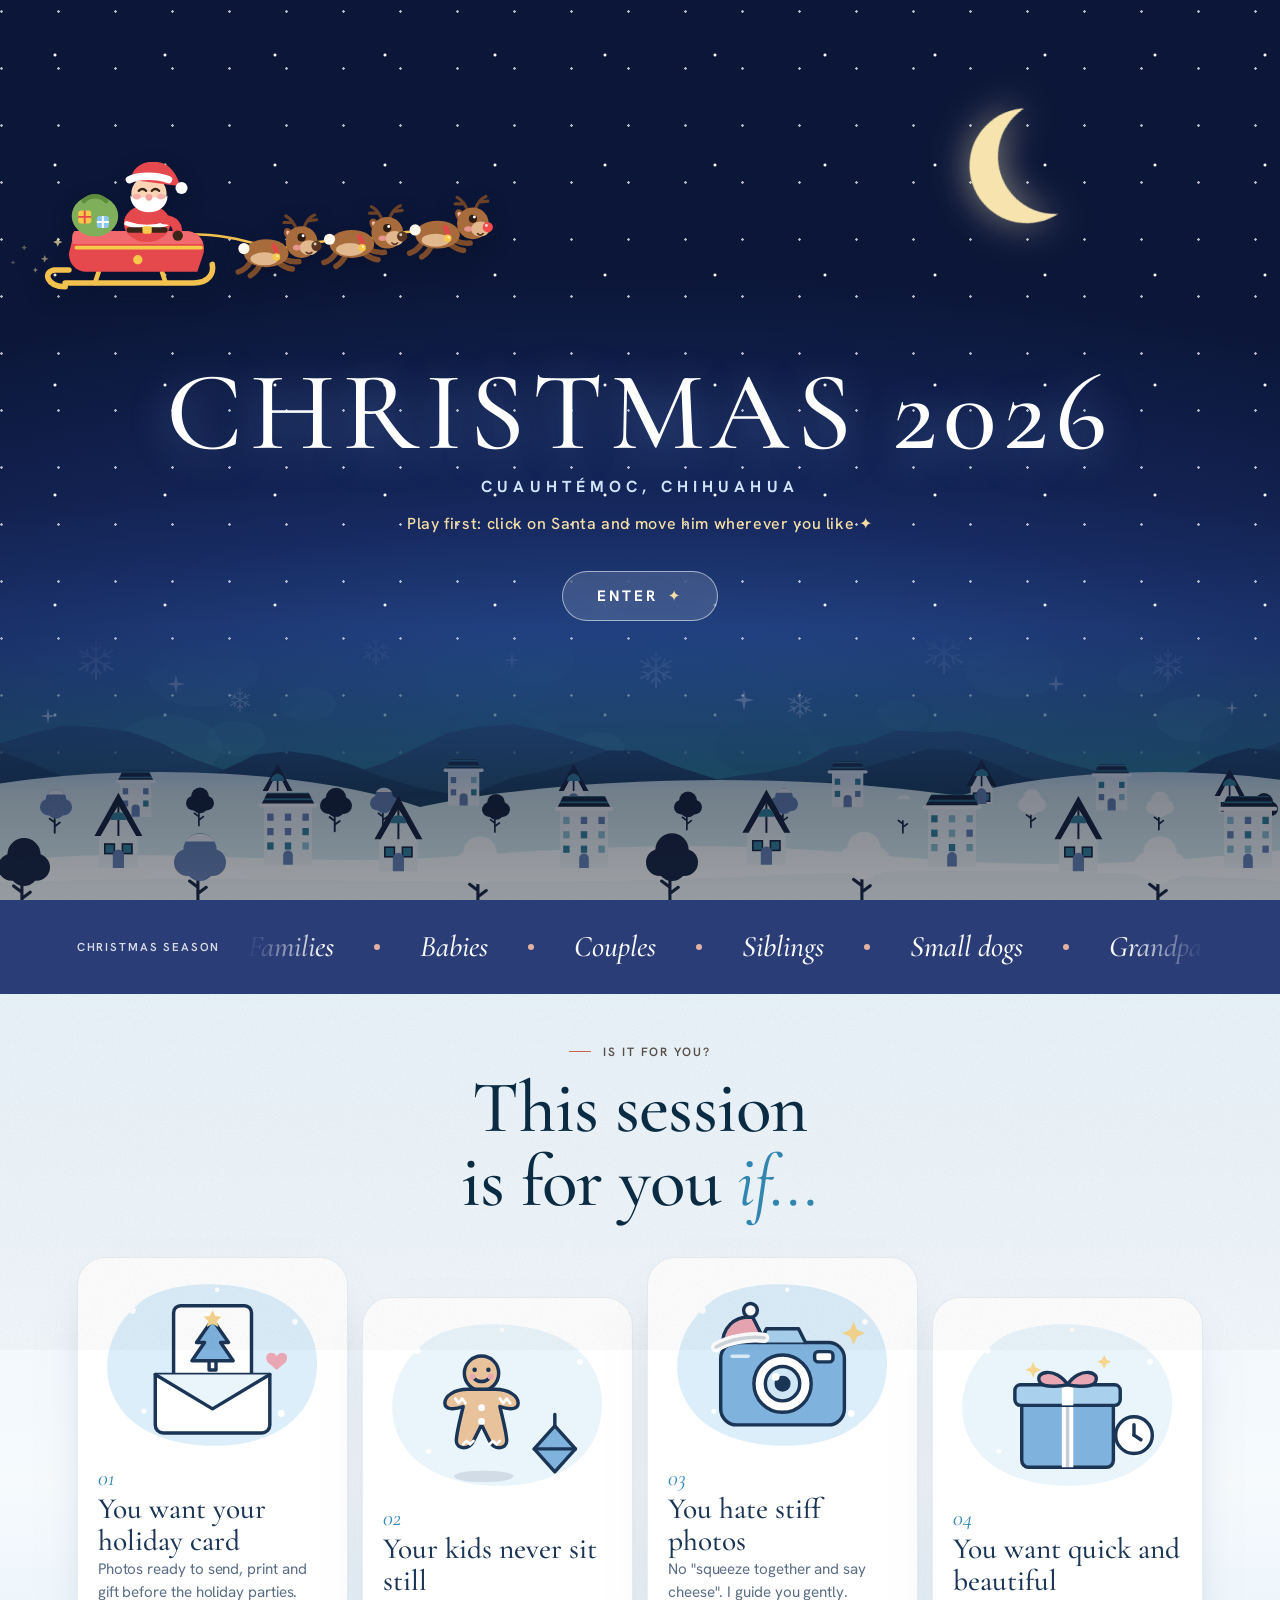
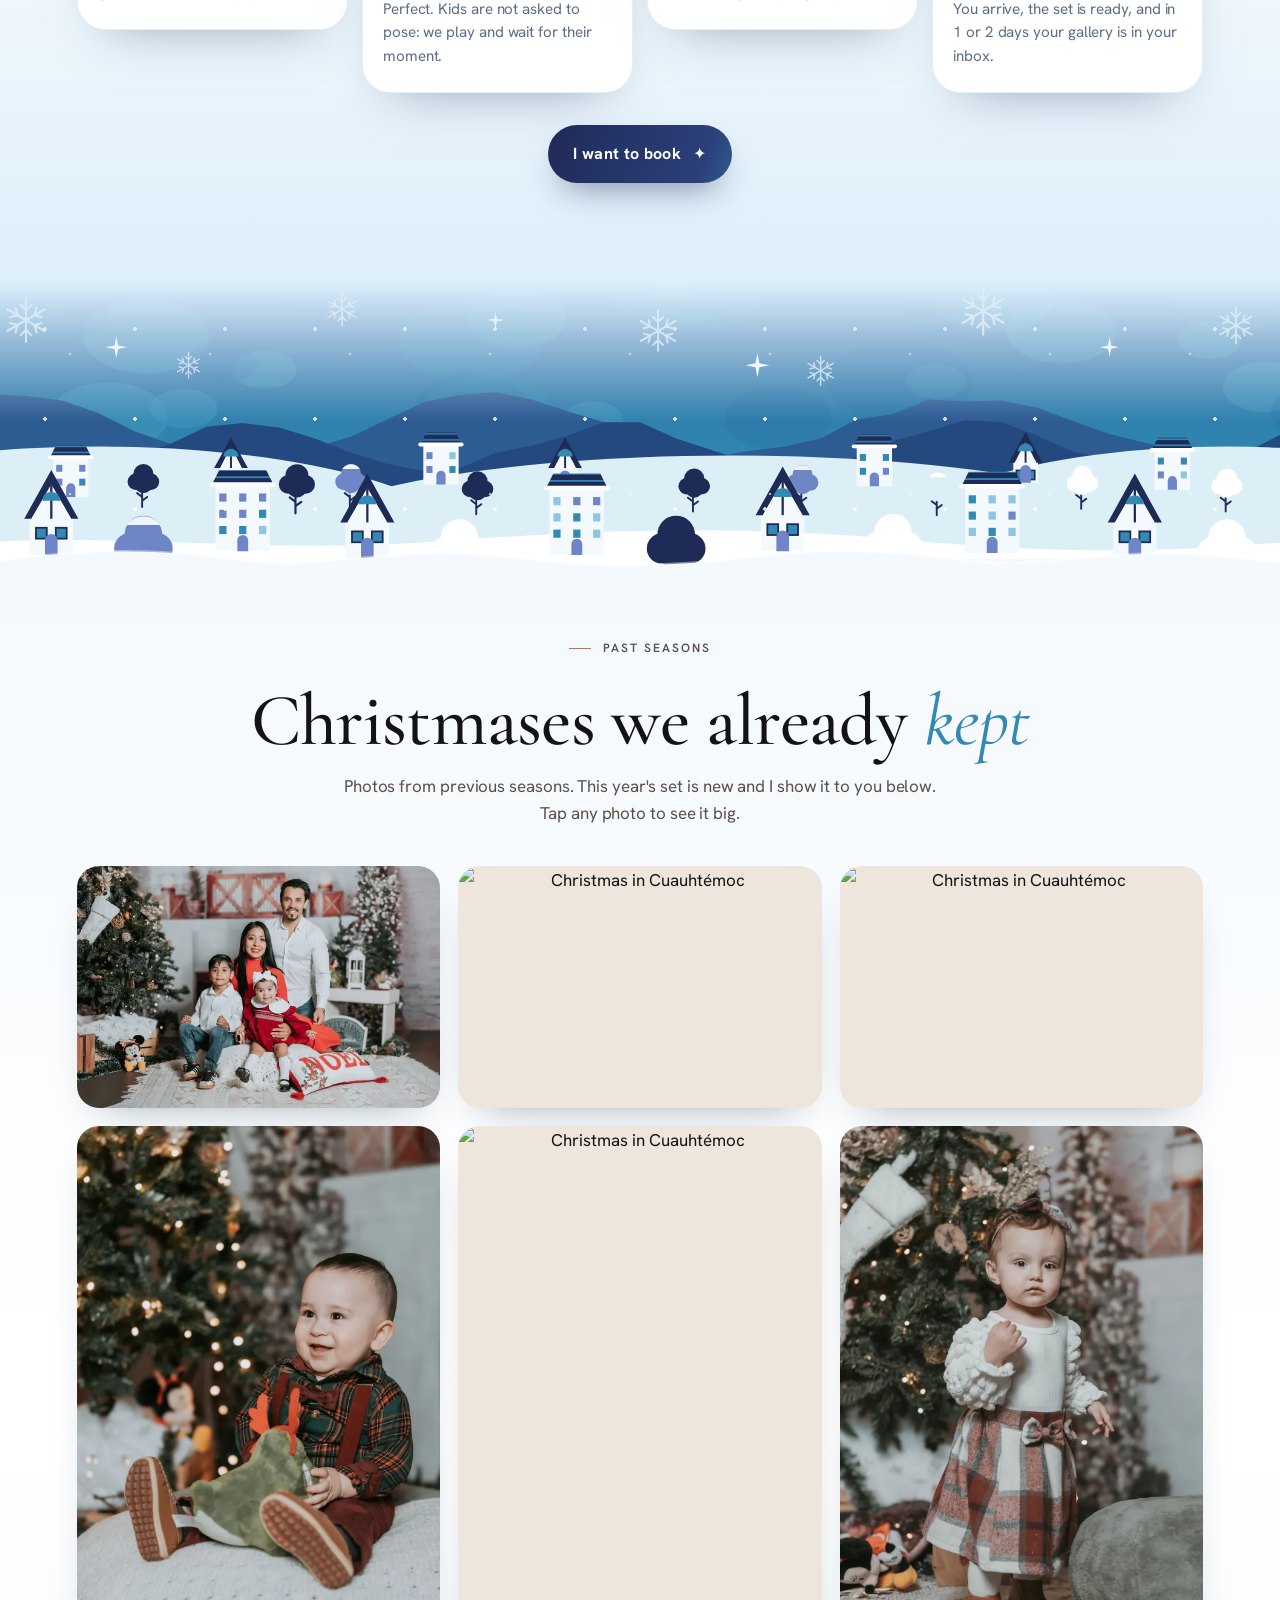
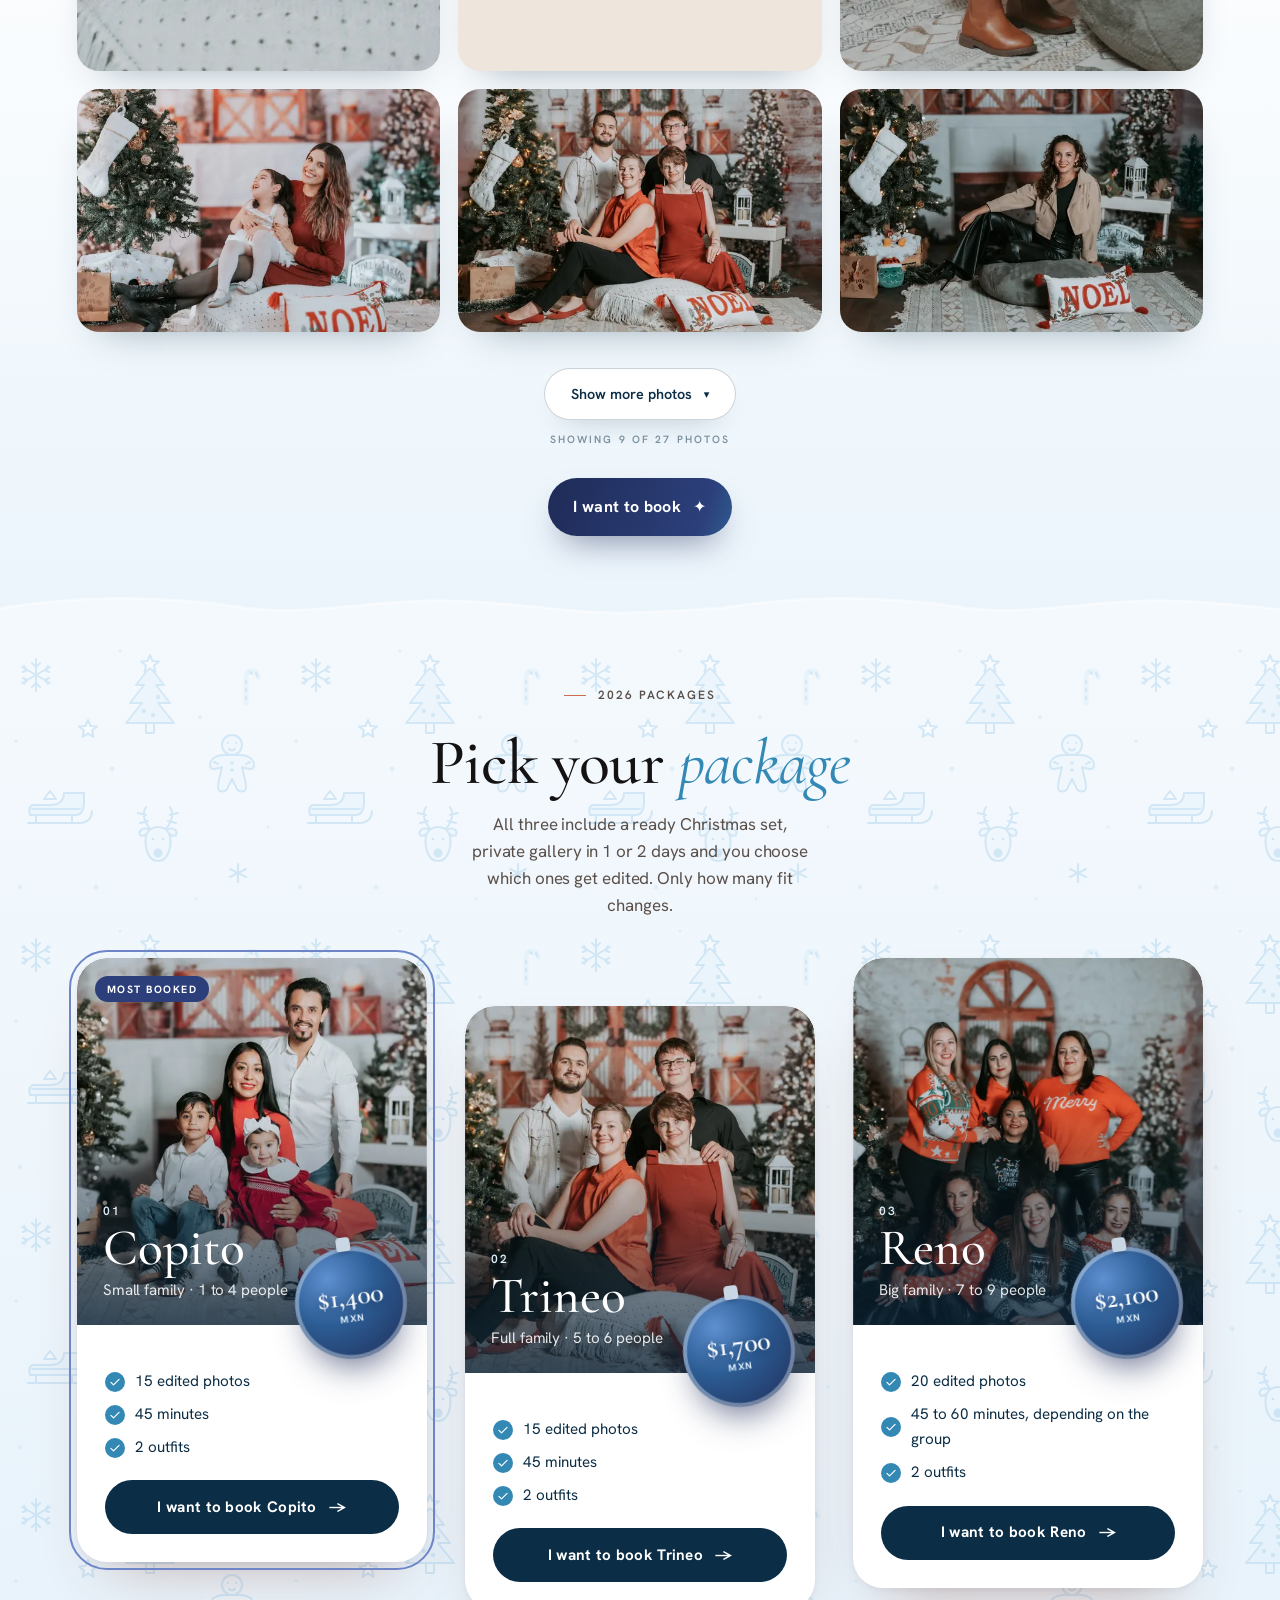
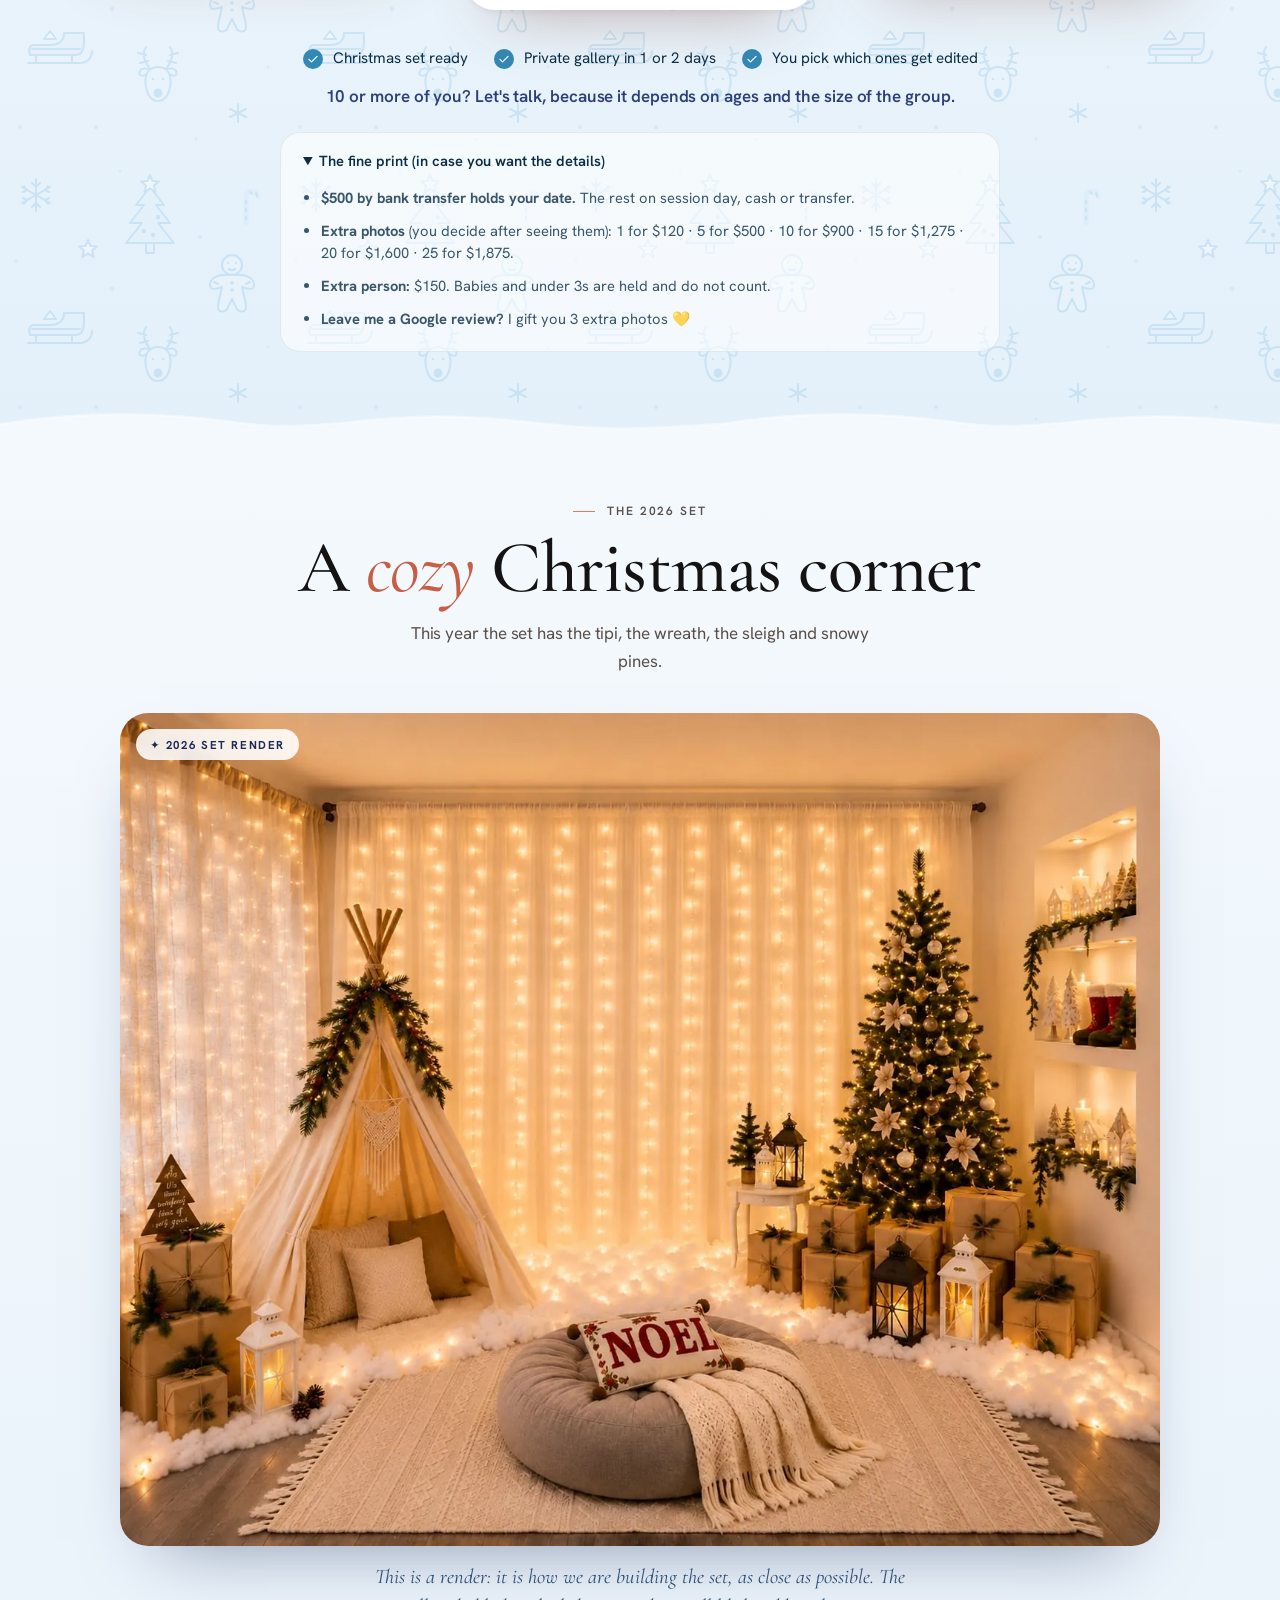
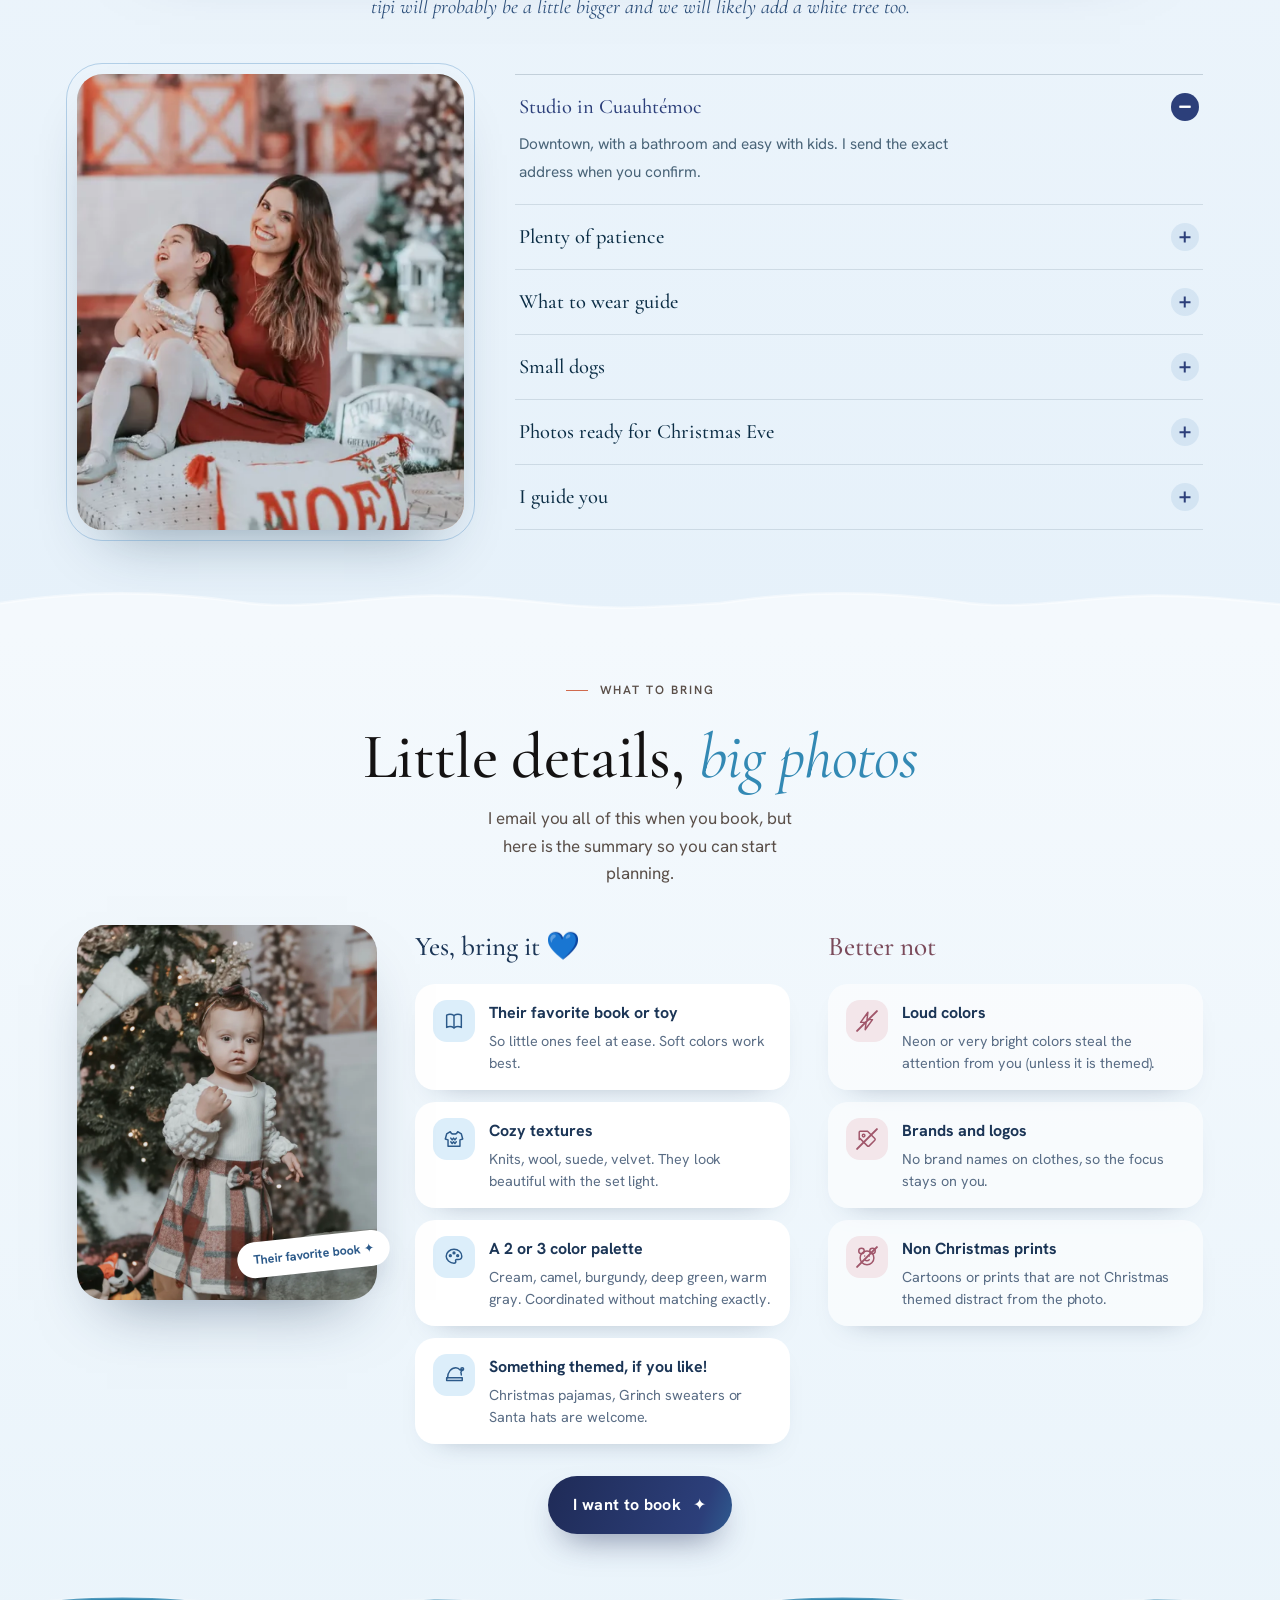
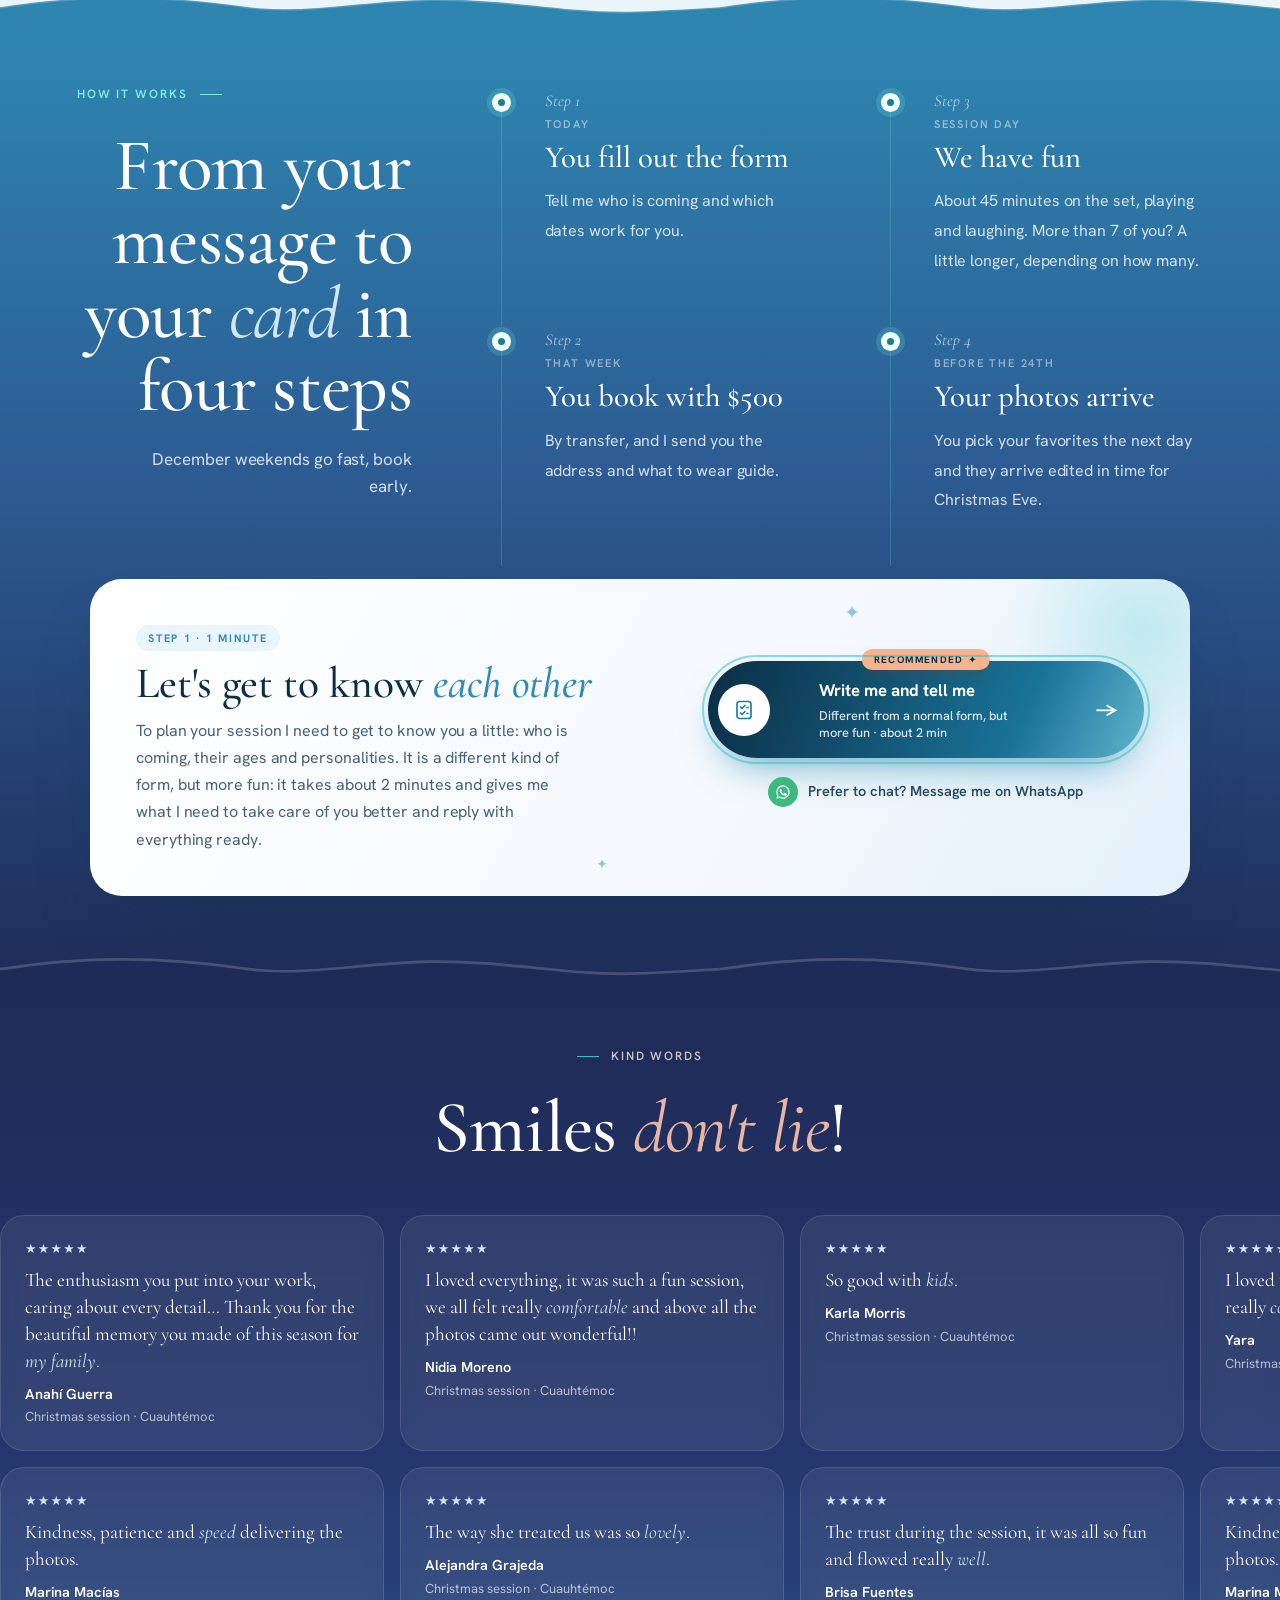
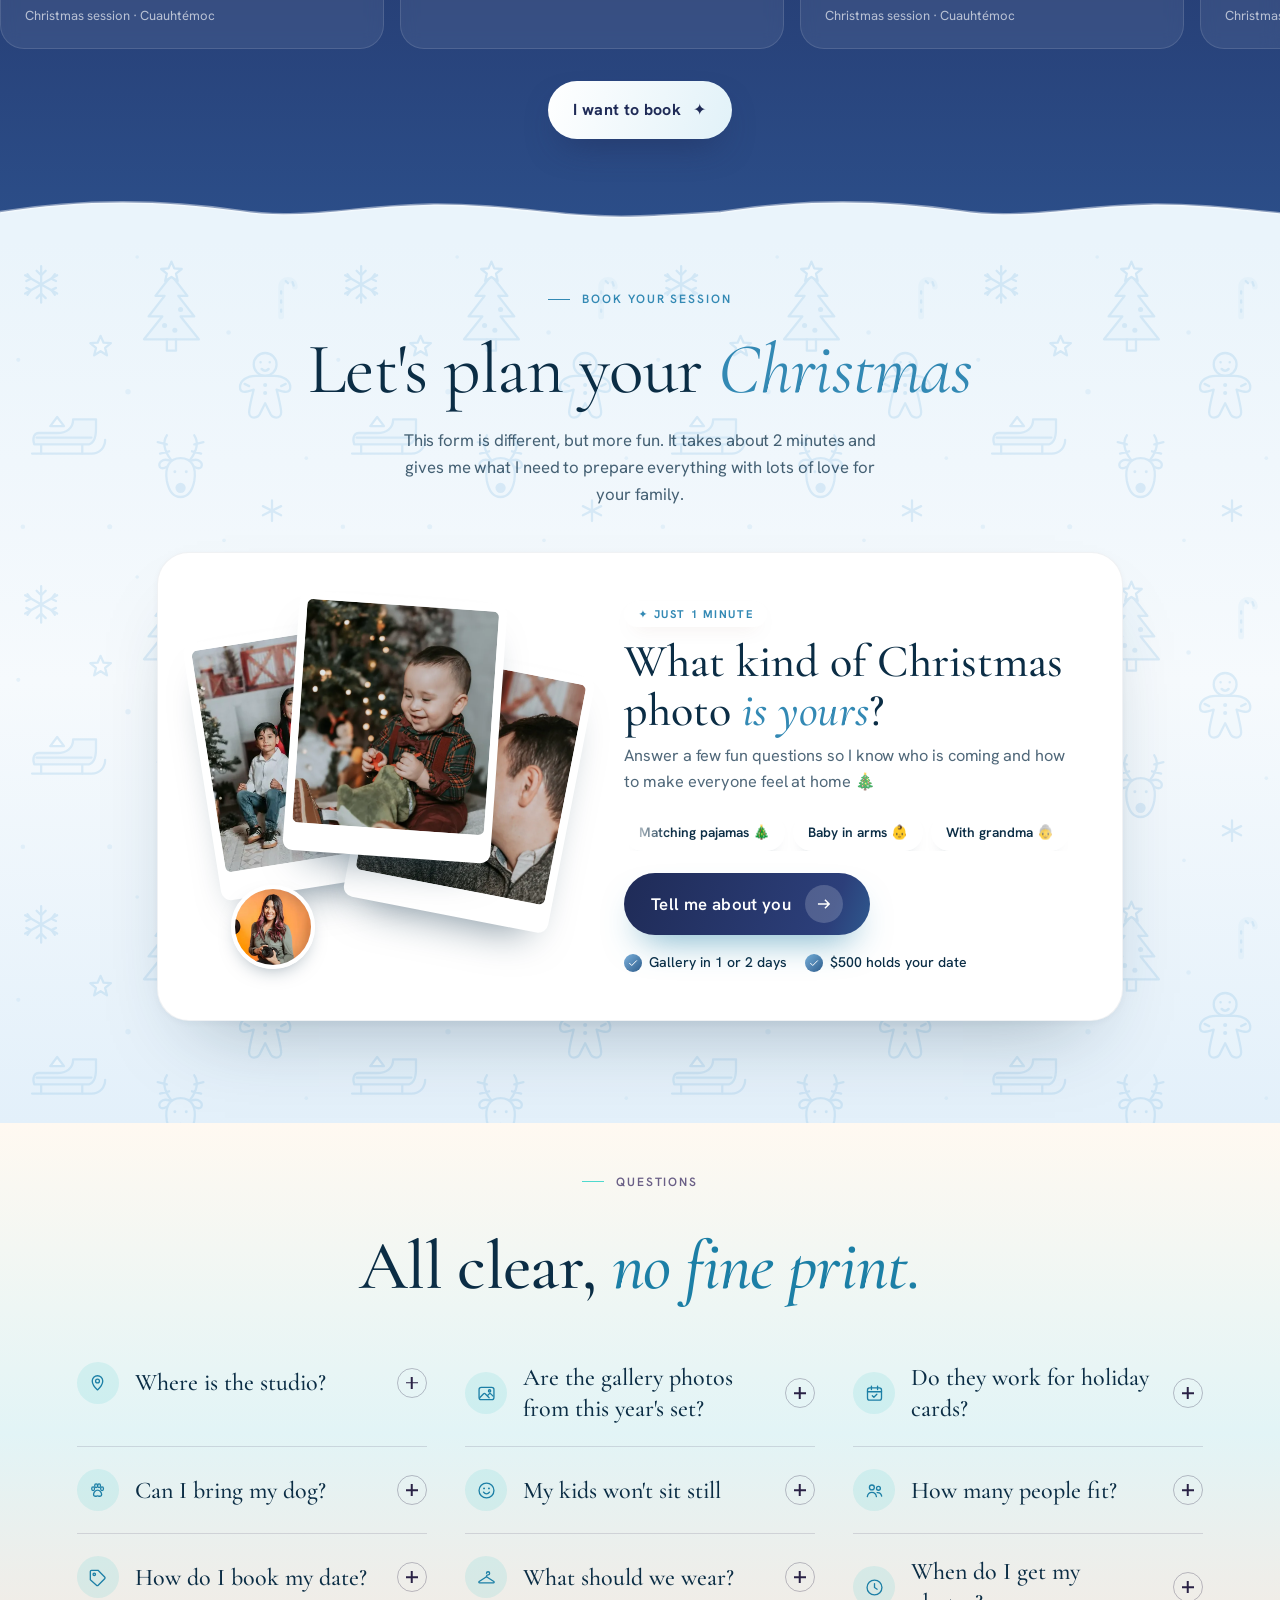
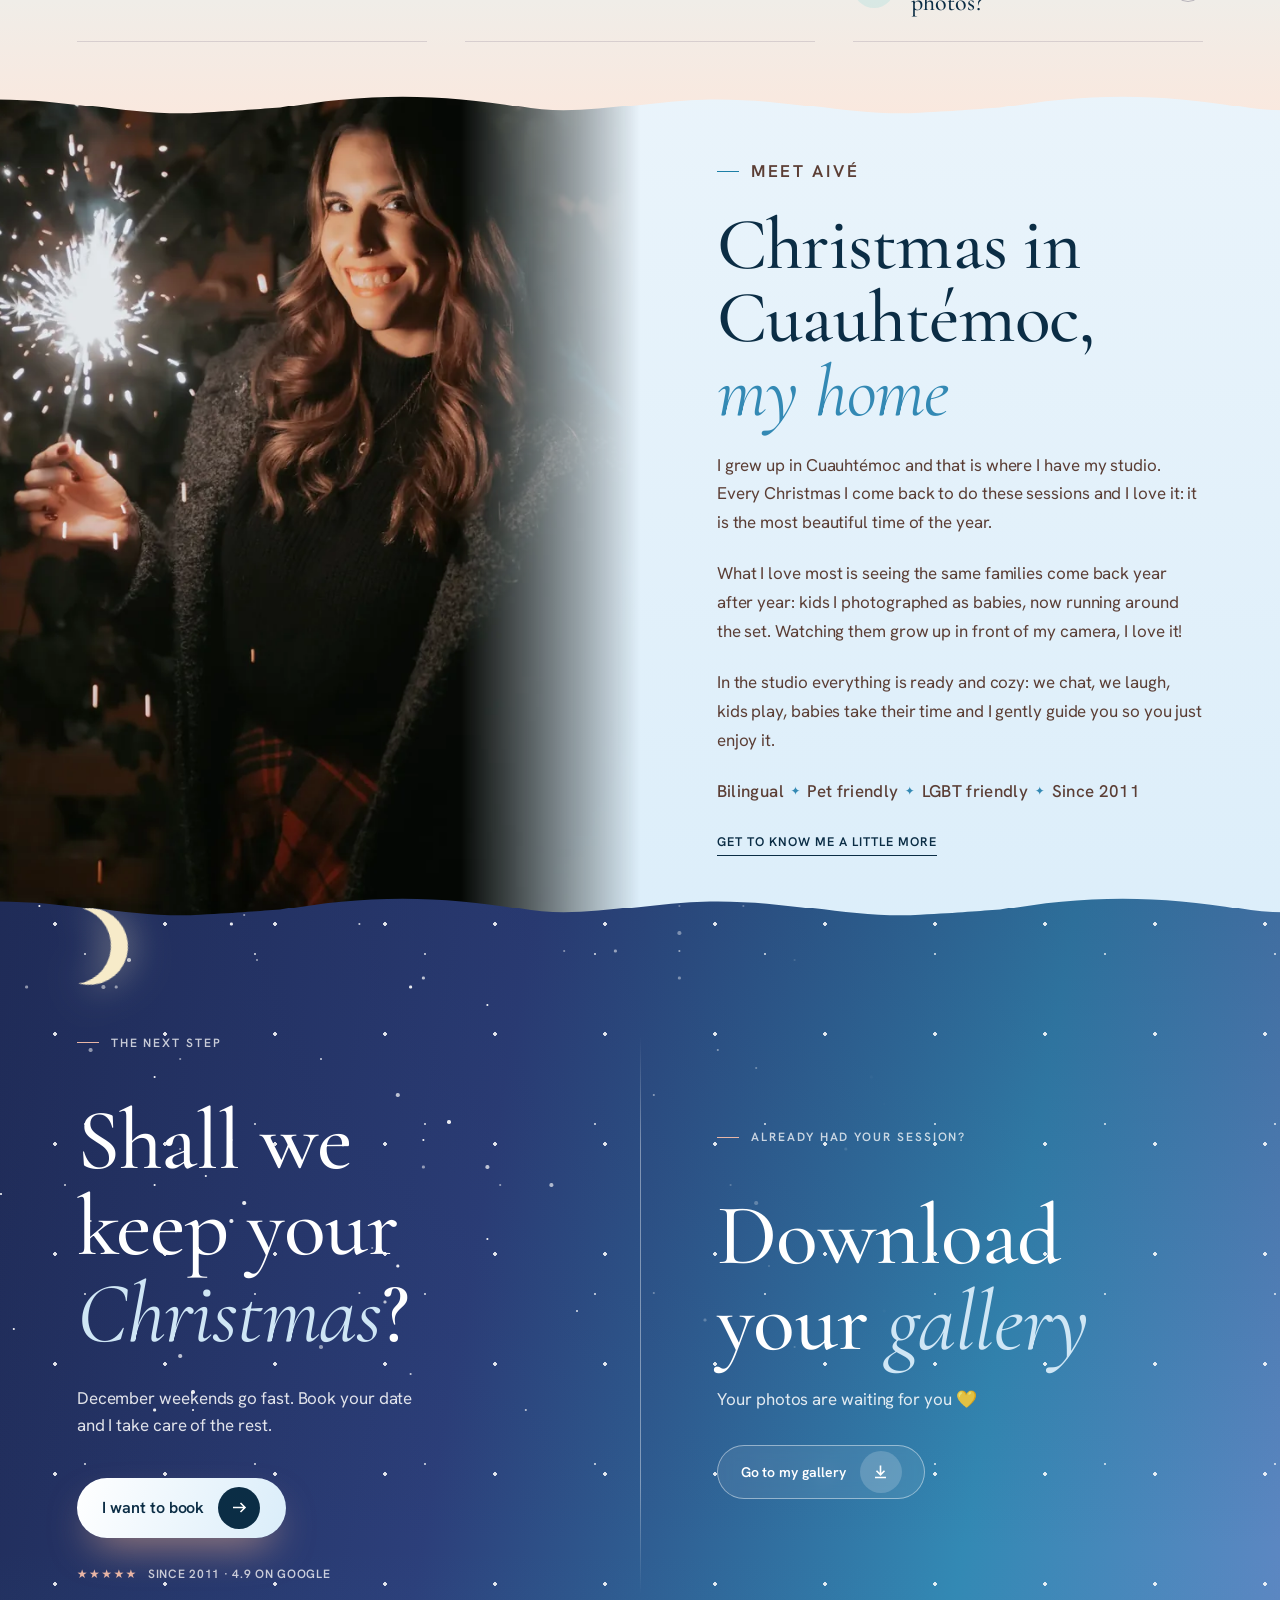
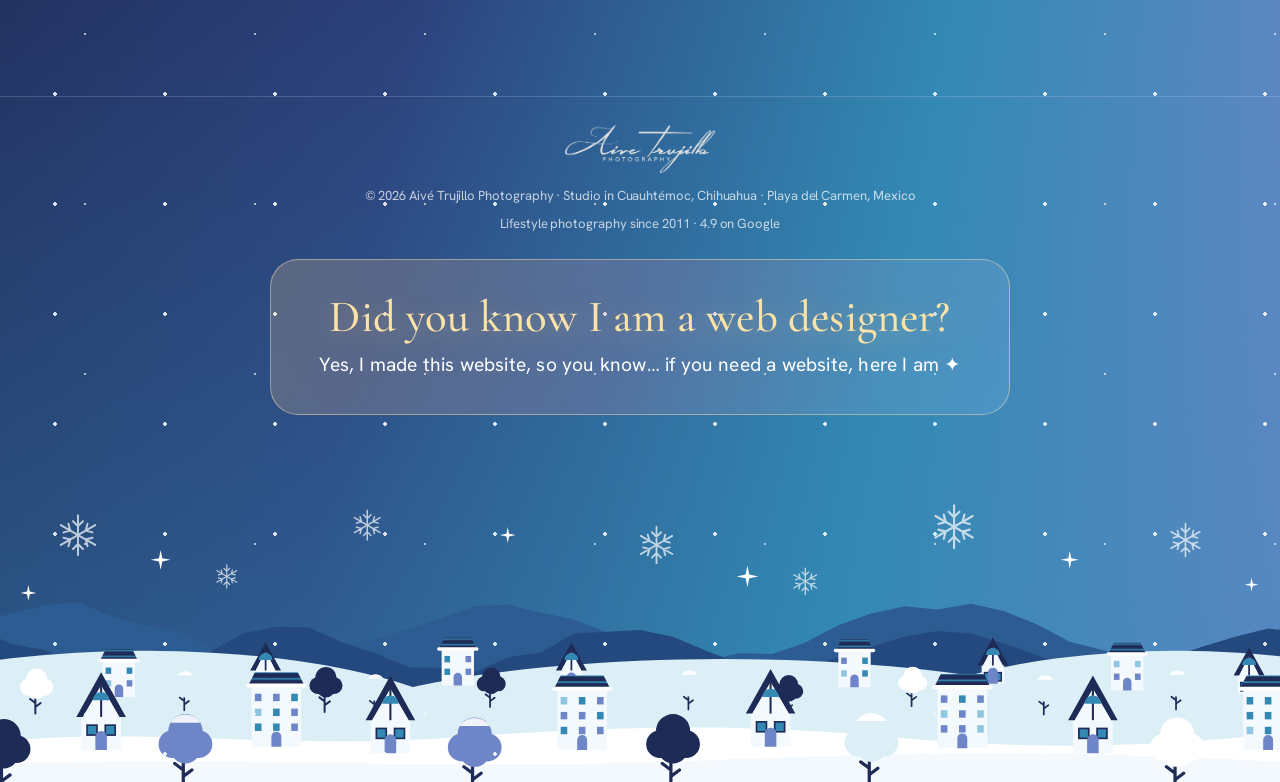
==== en.html @ ce1c679a "Add files via upload" ====
<!doctype html>
<html lang="en">
<head>
<meta charset="utf-8">
<meta name="viewport" content="width=device-width, initial-scale=1, viewport-fit=cover">
<title>Christmas sessions in Cuauhtémoc 2026 | Aivé Trujillo</title>
<meta name="description" content="Christmas studio photos in Cuauhtémoc, Chihuahua. Set ready to go, edited photos and your gallery in 1 or 2 days. Save your December date.">
<link rel="canonical" href="https://aivetrujillo.com/en/christmas-cuauhtemoc/">
<link rel="alternate" hreflang="en" href="https://aivetrujillo.com/en/christmas-cuauhtemoc/">
<link rel="alternate" hreflang="es" href="https://aivetrujillo.com/navidad-cuauhtemoc/">
<link rel="alternate" hreflang="x-default" href="https://aivetrujillo.com/navidad-cuauhtemoc/">
<meta property="og:type" content="website">
<meta property="og:title" content="Christmas sessions in Cuauhtémoc 2026 | Aivé Trujillo">
<meta property="og:description" content="Christmas studio photos in Cuauhtémoc, Chihuahua. Set ready to go, edited photos and your gallery in 1 or 2 days. Save your December date.">
<meta property="og:url" content="https://aivetrujillo.com/en/christmas-cuauhtemoc/">
<meta property="og:site_name" content="Aivé Trujillo Photography">
<meta property="og:image" content="https://aivetrujillo.com/img/og-navidad.jpg">
<meta property="og:image:width" content="1200">
<meta property="og:image:height" content="630">
<meta property="og:locale" content="en_US">
<meta property="og:locale:alternate" content="es_MX">
<link rel="icon" href="favicon.svg" type="image/svg+xml">
<link rel="icon" href="favicon-32.png" sizes="32x32">
<link rel="apple-touch-icon" href="apple-touch-icon.png">
<meta name="twitter:card" content="summary_large_image">
<meta name="theme-color" content="#F7C6B0">
<script>
(function(d){var h=d.documentElement,p,q=/[?&]motion=(on|off)/.exec(location.search);
try{if(q)localStorage.setItem('aive-motion',q[1]);p=localStorage.getItem('aive-motion')}catch(e){}
var on=p!=='off';h.classList.add('js',on?'motion':'no-motion');if(on)h.classList.add('force-motion');
try{if(sessionStorage.getItem('aive-seen'))h.classList.add('seen');if(on&&sessionStorage.getItem('aive-pt')){h.classList.add('pt-in');sessionStorage.removeItem('aive-pt')}}catch(e){}
setTimeout(function(){if(!window.__aiveReady){h.classList.remove('motion','pt-in');h.classList.add('no-motion')}},4500);
})(document);
</script>
<link rel="preconnect" href="https://fonts.googleapis.com">
<link rel="preconnect" href="https://fonts.gstatic.com" crossorigin>
<link rel="stylesheet" href="https://fonts.googleapis.com/css2?family=Cormorant+Garamond:ital,wght@0,400;0,500;0,600;1,400;1,500&family=Hanken+Grotesk:wght@400;500;600&display=swap">
<link rel="preload" as="image" href="x8c3464aef6-800.webp" imagesrcset="x8c3464aef6-800.webp 800w, x8c3464aef6-1200.webp 1200w" imagesizes="100vw" media="(max-width:767px)" fetchpriority="high">
<link rel="preload" as="image" href="x8c3464aef6-1920.webp" imagesrcset="x8c3464aef6-1200.webp 1200w, x8c3464aef6-1920.webp 1920w, x8c3464aef6-2800.webp 2800w" imagesizes="100vw" media="(min-width:768px)" fetchpriority="high">
<link rel="stylesheet" href="site.min.css?v=1795246031">
<link rel="stylesheet" href="playa.min.css?v=1795246031">
<script defer src="https://cdn.jsdelivr.net/npm/gsap@3.13.0/dist/gsap.min.js"></script>
<script defer src="https://cdn.jsdelivr.net/npm/gsap@3.13.0/dist/ScrollTrigger.min.js"></script>
<script defer src="https://cdn.jsdelivr.net/npm/gsap@3.13.0/dist/SplitText.min.js"></script>
<script defer src="https://cdn.jsdelivr.net/npm/lenis@1.1.13/dist/lenis.min.js"></script>
<script defer src="site.js?v=1795246031"></script>

<script defer src="hero.js?v=1795246031"></script>
<script defer src="dd.js?v=1795246031"></script>
<script defer src="rec.js?v=1795246031"></script>
<script defer src="gg.js?v=1795246031"></script>
<script defer src="quiz.js?v=1795246031"></script>

<script type="application/ld+json">{"@context": "https://schema.org", "@type": "ProfessionalService", "@id": "https://aivetrujillo.com/#business", "name": "Aive Trujillo Photography", "url": "https://aivetrujillo.com/en/christmas-cuauhtemoc/", "image": "https://aivetrujillo.com/img/og-home.jpg", "address": {"@type": "PostalAddress", "addressLocality": "Playa del Carmen", "addressRegion": "Quintana Roo", "addressCountry": "MX"}, "telephone": "+52 984 177 4747", "description": "Christmas studio photos in Cuauhtémoc, Chihuahua. Set ready to go, edited photos and your gallery in 1 or 2 days. Save your December date.", "foundingDate": "2011", "areaServed": [{"@type": "City", "name": "Playa del Carmen"}, {"@type": "City", "name": "Tulum"}, {"@type": "Place", "name": "Riviera Maya"}, {"@type": "City", "name": "Cuauhtémoc, Chihuahua"}], "knowsLanguage": ["en", "es"], "sameAs": ["https://www.instagram.com/aivetrujillophotography", "https://www.facebook.com/aivetrujillophotograph"], "founder": {"@type": "Person", "@id": "https://aivetrujillo.com/#aive", "name": "Aivé Trujillo", "jobTitle": "Lifestyle photographer", "alumniOf": "Bachelor in Documentary Photography"}}</script>
<script type="application/ld+json">{"@context": "https://schema.org", "@type": "Service", "name": "Christmas in Cuauhtémoc", "serviceType": "Christmas in Cuauhtémoc", "provider": {"@id": "https://aivetrujillo.com/#business"}, "areaServed": ["Cuauhtémoc, Chihuahua"], "url": "https://aivetrujillo.com/en/christmas-cuauhtemoc/", "description": "Christmas studio photos in Cuauhtémoc, Chihuahua. Set ready to go, edited photos and your gallery in 1 or 2 days. Save your December date."}</script><script type="application/ld+json">{"@context": "https://schema.org", "@type": "FAQPage", "mainEntity": [{"@type": "Question", "name": "Where is the studio?", "acceptedAnswer": {"@type": "Answer", "text": "Downtown Ciudad Cuauhtémoc. I send the exact location by WhatsApp with your confirmation. Parking nearby and a bathroom, easy with kids."}}, {"@type": "Question", "name": "Are the gallery photos from this year's set?", "acceptedAnswer": {"@type": "Answer", "text": "They are from previous seasons. The 2026 set is new and I will post real photos as soon as it is built."}}, {"@type": "Question", "name": "Do they work for holiday cards?", "acceptedAnswer": {"@type": "Answer", "text": "Yes! If you want them for cards, book in November or the first week of December so they arrive in time."}}, {"@type": "Question", "name": "Can I bring my dog?", "acceptedAnswer": {"@type": "Answer", "text": "Yes, small dogs. Because of the set size, large breeds can't come."}}, {"@type": "Question", "name": "My kids won't sit still", "acceptedAnswer": {"@type": "Answer", "text": "That's perfect. Kids aren't asked to pose: we play, wait for their moment and if we need to stop for food or a nap, we stop."}}, {"@type": "Question", "name": "How many people fit?", "acceptedAnswer": {"@type": "Answer", "text": "Copito is for 1 to 4 people, Trineo for 5 to 6 and Reno for 7 to 9 (20 photos, $2,100). Babies and under 3s are held. 10 or more? Let's talk, it depends on ages and sizes."}}, {"@type": "Question", "name": "How do I book my date?", "acceptedAnswer": {"@type": "Answer", "text": "With $500 by bank transfer. The rest on session day, cash or transfer."}}, {"@type": "Question", "name": "What should we wear?", "acceptedAnswer": {"@type": "Answer", "text": "Layers and textures: wool, chunky knits, suede. Colors like camel, cream, burgundy, deep green or warm gray, muted rather than bright. I send my guide when you book."}}, {"@type": "Question", "name": "When do I get my photos?", "acceptedAnswer": {"@type": "Answer", "text": "I send you the gallery the same day or the next so you can pick your favorites. Then I hand edit them one by one so you have them by the 24th at the latest, ready for Christmas Eve."}}]}</script>
<style>.nav--landing .nav-in{display:flex;align-items:center;justify-content:space-between;gap:16px}.nav--landing .nav-right{display:flex;align-items:center;gap:14px;margin-left:auto}.iris-blade{background:linear-gradient(180deg,#8E2433 0%,#6B1A27 60%,#3F0F18 100%)!important}.iris-blade:nth-child(even){background:linear-gradient(180deg,#2E6B4F 0%,#1F4A3A 60%,#10271F 100%)!important}.iris-ring{border:3px solid #E2C27A!important;box-shadow:0 0 0 10px rgba(226,194,122,.18),0 0 60px rgba(255,214,140,.35),inset 0 0 40px rgba(255,214,140,.2)!important}.xl-lights{position:absolute;left:50%;top:50%;width:min(62vmin,460px);aspect-ratio:1;translate:-50% -50%;pointer-events:none;z-index:3}.xl-lights i{position:absolute;left:50%;top:50%;width:12px;height:16px;margin:-8px 0 0 -6px;border-radius:50% 50% 45% 45%;transform:rotate(var(--a)) translateY(calc(min(31vmin,230px) * -1 - 4px));animation:xlBlink 1.5s ease-in-out infinite;animation-delay:var(--d)}.xl-lights i:nth-child(4n+1){background:#FF5A5A;box-shadow:0 0 12px #FF5A5A}.xl-lights i:nth-child(4n+2){background:#FFD45E;box-shadow:0 0 12px #FFD45E}.xl-lights i:nth-child(4n+3){background:#5EE08B;box-shadow:0 0 12px #5EE08B}.xl-lights i:nth-child(4n+4){background:#7FC8FF;box-shadow:0 0 12px #7FC8FF}@keyframes xlBlink{0%,100%{opacity:1;filter:brightness(1.2)}50%{opacity:.35;filter:brightness(.7)}}.xl-snow{position:absolute;inset:0;overflow:hidden;pointer-events:none;z-index:2}.xl-snow b{position:absolute;top:-6%;left:var(--x);color:rgba(255,255,255,.85);font-size:calc(14px * var(--z));font-weight:400;animation:xlFall var(--s) linear infinite;animation-delay:var(--dl)}@keyframes xlFall{to{transform:translateY(112vh) rotate(360deg)}}.iris-place{color:#F3DFA8!important}.loader.xmas{position:fixed;inset:0;z-index:700;background:#0E1F45;overflow:hidden;display:block}.xm-sky{position:absolute;inset:0;background:radial-gradient(120% 80% at 50% 110%,#3E78C2 0%,#244A8F 35%,#16285E 65%,#0B1638 100%)}.xm-stars{position:absolute;inset:0;background-image:radial-gradient(circle,#fff 1.2px,transparent 1.8px),radial-gradient(circle,rgba(255,255,255,.7) 1px,transparent 1.5px);background-size:110px 110px,57px 57px;background-position:0 0,30px 40px;animation:xmTw 3s ease-in-out infinite alternate}@keyframes xmTw{from{opacity:.55}to{opacity:1}}.xm-moon{position:absolute;right:13%;top:11%;width:clamp(70px,9vw,120px);aspect-ratio:1;border-radius:50%;background:transparent;box-shadow:calc(clamp(70px,9vw,120px) * -.26) 0 0 0 #F6E3AE;filter:drop-shadow(0 0 18px rgba(255,236,190,.55));transform:rotate(-18deg)}.xm-santa{position:absolute;left:0;top:18%;width:clamp(300px,40vw,560px);z-index:30;cursor:grab;touch-action:none;outline:none;-webkit-tap-highlight-color:transparent;user-select:none;filter:drop-shadow(0 8px 10px rgba(6,12,34,.45))}.xm-santa:focus,.xm-santa:focus-visible{outline:none!important}.xm-santa.is-drag{cursor:grabbing;animation:none!important}.xm-santa.is-paused{animation:xmWiggle 1.2s ease-in-out infinite}@keyframes xmWiggle{0%,100%{translate:0 0}50%{translate:0 -6px}}.xm-text{position:absolute;left:0;right:0;top:40%;z-index:4;display:grid;justify-items:center;gap:10px;text-align:center;color:#fff}.xm-text b{font-family:var(--serif);font-weight:500;font-size:clamp(2.8rem,9vw,7rem);line-height:.95;letter-spacing:.06em;text-shadow:0 6px 40px rgba(130,180,255,.45)}.xm-text span{font:700 clamp(.8rem,1.4vw,1rem) var(--body);letter-spacing:.32em;text-transform:uppercase;color:#CFE3FA}.xm-village{position:absolute;left:0;right:0;bottom:0;height:clamp(200px,30vh,340px);z-index:5;background-position:center bottom;background-size:cover;background-repeat:no-repeat}.xm-snow{position:absolute;inset:0;z-index:6;pointer-events:none;overflow:hidden}.xm-snow b{position:absolute;top:-6%;left:var(--x);color:rgba(255,255,255,.85);font-size:calc(14px * var(--z));font-weight:400;animation:xlFall var(--s) linear infinite;animation-delay:var(--dl)}.xm-village{-webkit-mask-image:linear-gradient(180deg,transparent 0%,rgba(0,0,0,.55) 28%,#000 60%);mask-image:linear-gradient(180deg,transparent 0%,rgba(0,0,0,.55) 28%,#000 60%);filter:brightness(.72) saturate(.85) hue-rotate(-6deg)}.xm-village::after{content:"";position:absolute;inset:0;background:linear-gradient(180deg,rgba(36,74,143,.55) 0%,rgba(22,40,94,.35) 50%,rgba(14,31,69,.15) 100%);mix-blend-mode:multiply}.xm-sky::after{content:"";position:absolute;left:0;right:0;bottom:0;height:45%;background:linear-gradient(180deg,transparent,rgba(62,120,194,.35))}.xm-hint{margin-top:6px;font:500 clamp(.85rem,1.4vw,1rem) var(--body);letter-spacing:.04em;color:#F6DFA6;animation:xmHint 2.6s ease-in-out infinite}@keyframes xmHint{0%,100%{opacity:.75}50%{opacity:1}}.xm-go{margin-top:clamp(18px,3vh,30px);display:inline-flex;align-items:center;gap:10px;padding:14px 34px;border:1px solid rgba(255,255,255,.55);border-radius:999px;background:rgba(255,255,255,.14);-webkit-backdrop-filter:blur(10px);backdrop-filter:blur(10px);color:#fff;font:700 .95rem var(--body);letter-spacing:.2em;text-transform:uppercase;cursor:pointer;transition:background-color .35s,color .35s,transform .35s;animation:xmPulse 2.4s ease-in-out infinite}.xm-go:hover,.xm-go:focus-visible{background:#fff;color:#16285E;transform:translateY(-2px)}.xm-go i{font-style:normal;color:#F6DFA6}.xm-go:hover i{color:#C9A46A}@keyframes xmPulse{0%,100%{box-shadow:0 0 0 0 rgba(255,255,255,.35)}50%{box-shadow:0 0 0 14px rgba(255,255,255,0)}}.xm-text{pointer-events:auto}.nav--landing.is-solid{background:rgba(255,255,255,.86)!important;color:#1F2B57!important;box-shadow:0 12px 30px -22px rgba(31,43,87,.45)}.nav--landing.is-solid .lang a{color:#1F2B57!important}body.playa .bluehour{padding-bottom:0!important;min-height:0!important}.lp-foot{position:relative;z-index:6;display:grid;justify-items:center;gap:6px;margin-top:clamp(60px,8vw,110px);padding:28px 16px 34px;border-top:1px solid rgba(255,255,255,.16);text-align:center;color:rgba(255,255,255,.72);font-size:.82rem;letter-spacing:.04em;pointer-events:none;user-select:none}.lp-foot img{width:150px;height:auto;opacity:.9;margin-bottom:6px}.lp-foot p{margin:0}.lp-wd{position:relative;display:grid;justify-items:center;gap:8px;margin-top:18px!important;padding:clamp(22px,3vw,34px) clamp(22px,4vw,48px);border-radius:28px;max-width:860px;overflow:hidden;background:linear-gradient(120deg,rgba(255,214,140,.22),rgba(240,140,170,.18),rgba(120,190,240,.22));border:1px solid rgba(255,230,180,.45);color:#fff;font-size:clamp(1rem,1.5vw,1.2rem);letter-spacing:.01em;animation:wdGlow 3s ease-in-out infinite}.lp-wd::before{content:"";position:absolute;inset:0;background:linear-gradient(110deg,transparent 30%,rgba(255,255,255,.22) 50%,transparent 70%);transform:translateX(-100%);animation:wdShine 4s ease-in-out infinite}.lp-wd b{display:block;font-family:var(--serif);font-weight:500;font-size:clamp(1.8rem,3.6vw,2.8rem);line-height:1.05;color:#FBE3A8;text-shadow:0 4px 24px rgba(255,214,140,.35)}@media (max-width:560px){.nav--landing .lang{font-size:.8rem}.nav--landing .brand img{max-width:120px;height:auto}.nav--landing .btn{padding:10px 16px;font-size:.85rem}}</style></head>
<body class="playa page-navidad theme-xmas">
<a class="skip" href="#main">Skip to content</a>

<div class="loader xmas" role="dialog" aria-label="Navidad 2026"><div class="xm-sky"><span class="xm-stars"></span><span class="xm-moon"></span></div><svg class="xm-santa" viewBox="-40 0 550 150" aria-label="Santa"><path d="M8 100 L9.2 102.8 L12 104 L9.2 105.2 L8 108 L6.8 105.2 L4 104 L6.8 102.8 Z" fill="#FFE7A3" opacity="0.5"/><path d="M-14 89 L-13.1 91.1 L-11 92 L-13.1 92.9 L-14 95 L-14.9 92.9 L-17 92 L-14.9 91.1 Z" fill="#FFE7A3" opacity="0.35"/><path d="M22 81 L23.5 84.5 L27 86 L23.5 87.5 L22 91 L20.5 87.5 L17 86 L20.5 84.5 Z" fill="#FFE7A3" opacity="0.7"/><path d="M-2 113 L-1.1 115.1 L1 116 L-1.1 116.9 L-2 119 L-2.9 116.9 L-5 116 L-2.9 115.1 Z" fill="#FFE7A3" opacity="0.45"/><path d="M-26 105.5 L-25.25 107.25 L-23.5 108 L-25.25 108.75 L-26 110.5 L-26.75 108.75 L-28.5 108 L-26.75 107.25 Z" fill="#FFE7A3" opacity="0.3"/><path d="M150 78 C196 76 222 84 258 94 M258 94 C292 86 320 82 350 84 M350 84 C384 76 410 72 442 74" stroke="#F2C14E" stroke-width="2.6" fill="none" stroke-linecap="round"/><g transform="translate(246 98)">
  <path d="M-16 8 q-6 10 -14 12" stroke="#7A4A2A" stroke-width="6" stroke-linecap="round" fill="none"/>
  <path d="M-6 11 q-4 9 -11 13" stroke="#7A4A2A" stroke-width="6" stroke-linecap="round" fill="none"/>
  <path d="M12 9 q8 7 16 8" stroke="#7A4A2A" stroke-width="6" stroke-linecap="round" fill="none"/>
  <path d="M18 6 q9 4 17 3" stroke="#7A4A2A" stroke-width="6" stroke-linecap="round" fill="none"/>
  <ellipse cx="0" cy="0" rx="24" ry="15" fill="#A86B3C"/>
  <ellipse cx="-2" cy="6" rx="15" ry="7" fill="#E2B88E"/>
  <circle cx="-24" cy="-5" r="6" fill="#FFF8EE"/>
  <path d="M8 -8 q4 5 3 11" stroke="#E04848" stroke-width="5" stroke-linecap="round" fill="none"/>
  <circle cx="11" cy="4" r="4" fill="#F7C948"/><circle cx="12" cy="3" r="1.2" fill="#FFF3C4"/>
  <path d="M33 -24 q-4 -12 -12 -16 M27 -33 l-8 0 M40 -26 q4 -12 12 -15 M46 -35 l8 -1"
        stroke="#6B4127" stroke-width="3.4" stroke-linecap="round" fill="none"/>
  <ellipse cx="25" cy="-20" rx="5" ry="8" fill="#8C5530" transform="rotate(-35 25 -20)"/>
  <ellipse cx="25" cy="-20" rx="2.4" ry="5" fill="#F2B8A8" transform="rotate(-35 25 -20)"/>
  <circle cx="38" cy="-12" r="17" fill="#A86B3C"/>
  <ellipse cx="46" cy="-6" rx="10" ry="8" fill="#E2B88E"/>
  <circle cx="54" cy="-8" r="5.5" fill="#5A3520"/><circle cx="52.5" cy="-9.8" r="1.6" fill="#FFFFFF" opacity=".75"/>
  <circle cx="38" cy="-17" r="4.4" fill="#2A1A12"/><circle cx="39.6" cy="-18.8" r="1.6" fill="#FFFFFF"/>
  <ellipse cx="33" cy="-6" rx="4.4" ry="3" fill="#F29C9C" opacity=".85"/>
  <path d="M43 -1 q3 3 6 0" stroke="#5A3520" stroke-width="1.8" stroke-linecap="round" fill="none"/>
</g><g transform="translate(338 88)">
  <path d="M-16 8 q-6 10 -14 12" stroke="#7A4A2A" stroke-width="6" stroke-linecap="round" fill="none"/>
  <path d="M-6 11 q-4 9 -11 13" stroke="#7A4A2A" stroke-width="6" stroke-linecap="round" fill="none"/>
  <path d="M12 9 q8 7 16 8" stroke="#7A4A2A" stroke-width="6" stroke-linecap="round" fill="none"/>
  <path d="M18 6 q9 4 17 3" stroke="#7A4A2A" stroke-width="6" stroke-linecap="round" fill="none"/>
  <ellipse cx="0" cy="0" rx="24" ry="15" fill="#A86B3C"/>
  <ellipse cx="-2" cy="6" rx="15" ry="7" fill="#E2B88E"/>
  <circle cx="-24" cy="-5" r="6" fill="#FFF8EE"/>
  <path d="M8 -8 q4 5 3 11" stroke="#E04848" stroke-width="5" stroke-linecap="round" fill="none"/>
  <circle cx="11" cy="4" r="4" fill="#F7C948"/><circle cx="12" cy="3" r="1.2" fill="#FFF3C4"/>
  <path d="M33 -24 q-4 -12 -12 -16 M27 -33 l-8 0 M40 -26 q4 -12 12 -15 M46 -35 l8 -1"
        stroke="#6B4127" stroke-width="3.4" stroke-linecap="round" fill="none"/>
  <ellipse cx="25" cy="-20" rx="5" ry="8" fill="#8C5530" transform="rotate(-35 25 -20)"/>
  <ellipse cx="25" cy="-20" rx="2.4" ry="5" fill="#F2B8A8" transform="rotate(-35 25 -20)"/>
  <circle cx="38" cy="-12" r="17" fill="#A86B3C"/>
  <ellipse cx="46" cy="-6" rx="10" ry="8" fill="#E2B88E"/>
  <circle cx="54" cy="-8" r="5.5" fill="#5A3520"/><circle cx="52.5" cy="-9.8" r="1.6" fill="#FFFFFF" opacity=".75"/>
  <circle cx="38" cy="-17" r="4.4" fill="#2A1A12"/><circle cx="39.6" cy="-18.8" r="1.6" fill="#FFFFFF"/>
  <ellipse cx="33" cy="-6" rx="4.4" ry="3" fill="#F29C9C" opacity=".85"/>
  <path d="M43 -1 q3 3 6 0" stroke="#5A3520" stroke-width="1.8" stroke-linecap="round" fill="none"/>
</g><g transform="translate(430 78)">
  <path d="M-16 8 q-6 10 -14 12" stroke="#7A4A2A" stroke-width="6" stroke-linecap="round" fill="none"/>
  <path d="M-6 11 q-4 9 -11 13" stroke="#7A4A2A" stroke-width="6" stroke-linecap="round" fill="none"/>
  <path d="M12 9 q8 7 16 8" stroke="#7A4A2A" stroke-width="6" stroke-linecap="round" fill="none"/>
  <path d="M18 6 q9 4 17 3" stroke="#7A4A2A" stroke-width="6" stroke-linecap="round" fill="none"/>
  <ellipse cx="0" cy="0" rx="24" ry="15" fill="#A86B3C"/>
  <ellipse cx="-2" cy="6" rx="15" ry="7" fill="#E2B88E"/>
  <circle cx="-24" cy="-5" r="6" fill="#FFF8EE"/>
  <path d="M8 -8 q4 5 3 11" stroke="#E04848" stroke-width="5" stroke-linecap="round" fill="none"/>
  <circle cx="11" cy="4" r="4" fill="#F7C948"/><circle cx="12" cy="3" r="1.2" fill="#FFF3C4"/>
  <path d="M33 -24 q-4 -12 -12 -16 M27 -33 l-8 0 M40 -26 q4 -12 12 -15 M46 -35 l8 -1"
        stroke="#6B4127" stroke-width="3.4" stroke-linecap="round" fill="none"/>
  <ellipse cx="25" cy="-20" rx="5" ry="8" fill="#8C5530" transform="rotate(-35 25 -20)"/>
  <ellipse cx="25" cy="-20" rx="2.4" ry="5" fill="#F2B8A8" transform="rotate(-35 25 -20)"/>
  <circle cx="38" cy="-12" r="17" fill="#A86B3C"/>
  <ellipse cx="46" cy="-6" rx="10" ry="8" fill="#E2B88E"/>
  <circle cx="54" cy="-8" r="5.5" fill="#F24C4C"/><circle cx="52.5" cy="-9.8" r="1.6" fill="#FFFFFF" opacity=".75"/>
  <circle cx="38" cy="-17" r="4.4" fill="#2A1A12"/><circle cx="39.6" cy="-18.8" r="1.6" fill="#FFFFFF"/>
  <ellipse cx="33" cy="-6" rx="4.4" ry="3" fill="#F29C9C" opacity=".85"/>
  <path d="M43 -1 q3 3 6 0" stroke="#5A3520" stroke-width="1.8" stroke-linecap="round" fill="none"/>
</g><g>
  <path d="M30 134 C10 134 6 118 18 116 L34 116" stroke="#F2C14E" stroke-width="6" fill="none" stroke-linecap="round"/>
  <path d="M30 130 L168 130 C184 130 190 120 188 110" stroke="#F2C14E" stroke-width="6" fill="none" stroke-linecap="round"/>
  <path d="M62 130 L66 118 M138 130 L134 118" stroke="#F2C14E" stroke-width="5" stroke-linecap="round"/>
  <path d="M40 74 L158 74 C176 74 182 88 178 100 L172 118 L54 118 C40 118 34 108 34 98 Z" fill="#E5484D"/>
  <path d="M40 74 L158 74 C170 74 176 80 178 88 L38 88 C37 82 37 77 40 74 Z" fill="#F06A6E"/>
  <path d="M42 92 L176 92" stroke="#F7C948" stroke-width="4" stroke-linecap="round"/>
  <circle cx="108" cy="105" r="5" fill="#F7C948"/>
  <ellipse cx="62" cy="58" rx="25" ry="22" fill="#7FAF5A"/>
  <path d="M50 42 C56 35 68 35 74 42" stroke="#5E8C3E" stroke-width="5" fill="none" stroke-linecap="round"/>
  <rect x="44" y="52" width="14" height="14" rx="3" fill="#F7C948"/><path d="M51 52v14M44 59h14" stroke="#E5484D" stroke-width="2"/>
  <rect x="64" y="58" width="13" height="13" rx="3" fill="#8EC8F0"/><path d="M70.5 58v13M64 64.5h13" stroke="#FFFFFF" stroke-width="2"/>
</g><g>
  <ellipse cx="118" cy="66" rx="25" ry="20" fill="#E5484D"/>
  <path d="M96 66 q22 8 44 0" stroke="#FFFFFF" stroke-width="5" fill="none" stroke-linecap="round"/>
  <rect x="96" y="70" width="44" height="6" rx="3" fill="#3A2418"/><rect x="113" y="69" width="10" height="8" rx="2" fill="#F7C948"/>
  <path d="M136 62 C148 62 152 70 150 78" stroke="#E5484D" stroke-width="10" stroke-linecap="round" fill="none"/>
  <circle cx="151" cy="79" r="5.5" fill="#3A2418"/>
  <circle cx="120" cy="34" r="19" fill="#FAD4B4"/>
  <path d="M100 36 C100 60 140 60 140 36 C134 44 106 44 100 36 Z" fill="#FFFFFF"/>
  <ellipse cx="114" cy="41" rx="6" ry="3.2" fill="#FFFFFF"/><ellipse cx="126" cy="41" rx="6" ry="3.2" fill="#FFFFFF"/>
  <circle cx="120" cy="38" r="3.6" fill="#F4A0A0"/>
  <ellipse cx="107" cy="37" rx="4.4" ry="3" fill="#F7A7A7" opacity=".8"/><ellipse cx="133" cy="37" rx="4.4" ry="3" fill="#F7A7A7" opacity=".8"/>
  <path d="M109 31 q4 -4 8 0 M123 31 q4 -4 8 0" stroke="#3A2418" stroke-width="2.4" stroke-linecap="round" fill="none"/>
  <path d="M101 19 C101 2 124 -6 140 4 C148 10 151 18 154 26" fill="#E5484D"/>
  <path d="M99 19 C108 14 130 14 141 19" stroke="#FFFFFF" stroke-width="8" stroke-linecap="round" fill="none"/>
  <circle cx="155" cy="28" r="6.5" fill="#FFFFFF"/>
</g></svg><div class="xm-text"><b>CHRISTMAS 2026</b><span>Cuauhtémoc, Chihuahua</span><small class="xm-hint">Play first: click on Santa and move him wherever you like ✦</small><button type="button" class="xm-go">Enter <i aria-hidden="true">✦</i></button></div><div class="xm-village" style="background-image:url(xmas-village.svg)"></div><div class="xm-snow"><b style="--x:0%;--s:7s;--z:0.60;--dl:0.0s">❄</b><b style="--x:37%;--s:14s;--z:0.78;--dl:7.7s">❄</b><b style="--x:74%;--s:12s;--z:0.96;--dl:6.4s">❄</b><b style="--x:11%;--s:10s;--z:1.14;--dl:5.1s">❄</b><b style="--x:48%;--s:8s;--z:1.32;--dl:3.8s">❄</b><b style="--x:85%;--s:15s;--z:0.60;--dl:2.5s">❄</b><b style="--x:22%;--s:13s;--z:0.78;--dl:1.2s">❄</b><b style="--x:59%;--s:11s;--z:0.96;--dl:8.9s">❄</b><b style="--x:96%;--s:9s;--z:1.14;--dl:7.6s">❄</b><b style="--x:33%;--s:7s;--z:1.32;--dl:6.3s">❄</b><b style="--x:70%;--s:14s;--z:0.60;--dl:5.0s">❄</b><b style="--x:7%;--s:12s;--z:0.78;--dl:3.7s">❄</b><b style="--x:44%;--s:10s;--z:0.96;--dl:2.4s">❄</b><b style="--x:81%;--s:8s;--z:1.14;--dl:1.1s">❄</b><b style="--x:18%;--s:15s;--z:1.32;--dl:8.8s">❄</b><b style="--x:55%;--s:13s;--z:0.60;--dl:7.5s">❄</b><b style="--x:92%;--s:11s;--z:0.78;--dl:6.2s">❄</b><b style="--x:29%;--s:9s;--z:0.96;--dl:4.9s">❄</b><b style="--x:66%;--s:7s;--z:1.14;--dl:3.6s">❄</b><b style="--x:3%;--s:14s;--z:1.32;--dl:2.3s">❄</b><b style="--x:40%;--s:12s;--z:0.60;--dl:1.0s">❄</b><b style="--x:77%;--s:10s;--z:0.78;--dl:8.7s">❄</b><b style="--x:14%;--s:8s;--z:0.96;--dl:7.4s">❄</b><b style="--x:51%;--s:15s;--z:1.14;--dl:6.1s">❄</b><b style="--x:88%;--s:13s;--z:1.32;--dl:4.8s">❄</b><b style="--x:25%;--s:11s;--z:0.60;--dl:3.5s">❄</b></div></div>
<div class="pt" aria-hidden="true"><div class="pt-logo"><img class="logo logo-l" src="logo-light.webp" alt="Aive Trujillo Photography" width="1400" height="452"></div></div>

<header class="nav nav--landing"><div class="nav-in"><a class="brand" href="#top" aria-label="Aive Trujillo Photography, home"><img class="logo logo-l" src="logo-light.webp" alt="Aive Trujillo Photography" width="1400" height="452"><img class="logo logo-d" src="logo-dark.webp" alt="Aive Trujillo Photography" width="1400" height="452"></a><div class="nav-right"><div class="lang" aria-label="Language"><a href="index.html" hreflang="es" aria-current="false">ES</a><a href="en.html" hreflang="en" aria-current="true">EN</a></div><a class="btn btn--solid" href="#reserva" data-magnetic>Book your date</a></div></div></header>



<main id="main"><span id="top"></span>

  <section class="hero hero--page" aria-labelledby="hero-title">
    <div class="hero-media"><picture class="hs is-on"><source media="(max-width:767px)" srcset="x8c3464aef6-800.webp 800w, x8c3464aef6-1200.webp 1200w" sizes="100vw"><img data-focus="0.55,0.5" width="1920" height="1281" src="x8c3464aef6-1920.webp" srcset="x8c3464aef6-1200.webp 1200w, x8c3464aef6-1920.webp 1920w, x8c3464aef6-2800.webp 2800w" sizes="100vw" alt="Little girl reading a book by the Christmas tree in the Cuauhtémoc studio" fetchpriority="high" decoding="async"></picture></div>
    <div class="hero-in">
      <p class="eyebrow hero-eye" data-hero-fade>Christmas 2026 · Cuauhtémoc, Chihuahua</p>
      <h1 class="display" id="hero-title">The Christmas photo you will <em>actually</em> want to frame</h1>
      <p class="hero-sub" data-hero-fade>A Christmas studio set, zero stress and kids playing. You bring your family, I make sure you laugh for real.</p>
      <div class="hero-ctas" data-hero-fade>
        <a class="btn btn--light" href="#reserva" data-magnetic>I want to book <svg class="arr" viewBox="0 0 18 10" fill="none" aria-hidden="true"><path d="M0 5h16M12 1l4 4-4 4" stroke="currentColor" stroke-width="1.4"/></svg></a>
        <a class="btn btn--ghost" href="#gallery">See the gallery</a>
      </div>
      <div class="hero-foot"><p class="proof" data-hero-fade style="margin:0">Since 2011 <span aria-hidden="true">·</span> <span class="stars" aria-hidden="true">★★★★★</span><span>4.9 on Google</span></p></div>
    </div>
  </section>

  <div class="ticker ticker--sea" aria-label="Christmas season"><span class="ticker-label">Christmas season</span><div class="ticker-mask"><ul class="ticker-track" data-marquee data-speed="40"><li>Families</li><li>Babies</li><li>Couples</li><li>Siblings</li><li>Small dogs</li><li>Grandparents</li><li>Holiday cards</li><li>Families</li><li>Babies</li><li>Couples</li><li>Siblings</li><li>Small dogs</li><li>Grandparents</li><li>Holiday cards</li><li>Families</li><li>Babies</li><li>Couples</li><li>Siblings</li><li>Small dogs</li><li>Grandparents</li><li>Holiday cards</li></ul></div></div>

  <section class="fory-sec" data-tone="#F7C6B0" aria-labelledby="fory-title">
    <div class="wrap">
      <header class="svc-head"><div><p class="eyebrow">Is it for you?</p><h2 class="h2" id="fory-title" data-split>This session is for you <em>if…</em></h2></div></header>
      <ul class="fory"><li class="fy fy--ill" data-reveal><div class="fy-art"><svg class="xi xi-card" viewBox="0 0 200 160" fill="none" aria-hidden="true">
  <path d="M38 22C62 4 118 2 152 18c30 14 44 42 38 72-6 34-36 56-80 58-44 2-82-12-96-42C0 76 12 42 38 22Z" fill="#DCEEFA"/><g class="xi-snow" fill="#fff"><circle cx="30" cy="30" r="3"/><circle cx="172" cy="40" r="2.5"/><circle cx="160" cy="120" r="3"/><circle cx="40" cy="118" r="2.2"/><circle cx="104" cy="12" r="2"/></g>
  <g class="xi-pop"><rect x="66" y="26" width="68" height="76" rx="6" fill="#fff" stroke="#1B3556" stroke-width="3" stroke-linecap="round" stroke-linejoin="round"/>
    <path d="M100 38l14 20h-7l11 16H82l11-16h-7Z" fill="#7FB3DE" stroke="#1B3556" stroke-width="3" stroke-linecap="round" stroke-linejoin="round"/><path d="M97 74v8h6v-8" stroke="#1B3556" stroke-width="3" stroke-linecap="round" stroke-linejoin="round"/>
    <path class="xi-star" d="M100 30l2.4 5 5.4.6-4 3.6 1.2 5.3-5-2.8-5 2.8 1.2-5.3-4-3.6 5.4-.6Z" fill="#F6D58E"/></g>
  <path d="M50 86h100v44c0 4-3 7-7 7H57c-4 0-7-3-7-7Z" fill="#fff" stroke="#1B3556" stroke-width="3" stroke-linecap="round" stroke-linejoin="round"/>
  <path d="M50 86l50 30 50-30" fill="#EAF4FB" stroke="#1B3556" stroke-width="3" stroke-linecap="round" stroke-linejoin="round"/>
  <path class="xi-heart" d="M156 70c-4-6-12-2-8 5l8 7 8-7c4-7-4-11-8-5Z" fill="#E9A7B4"/>
</svg></div><div class="fy-txt"><span class="fy-n">01</span><h3 class="fy-t">You want your holiday card</h3><p>Photos ready to send, print and gift before the holiday parties.</p></div></li><li class="fy fy--ill" data-reveal><div class="fy-art"><svg class="xi xi-kids" viewBox="0 0 200 160" fill="none" aria-hidden="true">
  <path d="M38 22C62 4 118 2 152 18c30 14 44 42 38 72-6 34-36 56-80 58-44 2-82-12-96-42C0 76 12 42 38 22Z" fill="#EAF4FB"/><g class="xi-snow" fill="#fff"><circle cx="30" cy="30" r="3"/><circle cx="172" cy="40" r="2.5"/><circle cx="160" cy="120" r="3"/><circle cx="40" cy="118" r="2.2"/><circle cx="104" cy="12" r="2"/></g>
  <g class="xi-bounce"><circle cx="86" cy="50" r="15" fill="#E7C29A" stroke="#1B3556" stroke-width="3" stroke-linecap="round" stroke-linejoin="round"/>
    <path d="M74 64c-12 0-20 6-20 12s8 6 16 3c-3 12-6 24-6 30 0 8 12 8 15 0l7-14 7 14c3 8 15 8 15 0 0-6-3-18-6-30 8 3 16 3 16-3s-8-12-20-12Z" fill="#E7C29A" stroke="#1B3556" stroke-width="3" stroke-linecap="round" stroke-linejoin="round"/>
    <path d="M80 47h.01M92 47h.01" stroke="#1B3556" stroke-width="4" stroke-linecap="round"/><path d="M80 55c3 3 9 3 12 0" stroke="#1B3556" stroke-width="3" stroke-linecap="round" stroke-linejoin="round"/>
    <circle cx="86" cy="80" r="3" fill="#fff"/><circle cx="86" cy="92" r="3" fill="#fff"/>
    <path d="M63 72l3 4 3-4 3 4M102 72l3 4 3-4 3 4M70 112l3-3 3 3 3-3M93 112l3-3 3 3 3-3" stroke="#fff" stroke-width="2.4" stroke-linecap="round" stroke-linejoin="round"/>
    <circle cx="78" cy="53" r="2.6" fill="#E9A7B4"/><circle cx="94" cy="53" r="2.6" fill="#E9A7B4"/></g>
  <ellipse class="xi-shadow" cx="88" cy="140" rx="26" ry="5" fill="#1B3556" opacity=".12"/>
  <g class="xi-spin"><path d="M150 96l18 20-18 20-18-20Z" fill="#7FB3DE" stroke="#1B3556" stroke-width="3" stroke-linecap="round" stroke-linejoin="round"/><path d="M132 116h36" stroke="#1B3556" stroke-width="3" stroke-linecap="round" stroke-linejoin="round"/><path d="M150 86v10" stroke="#1B3556" stroke-width="3" stroke-linecap="round" stroke-linejoin="round"/></g>
</svg></div><div class="fy-txt"><span class="fy-n">02</span><h3 class="fy-t">Your kids never sit still</h3><p>Perfect. Kids are not asked to pose: we play and wait for their moment.</p></div></li><li class="fy fy--ill" data-reveal><div class="fy-art"><svg class="xi xi-camera" viewBox="0 0 200 160" fill="none" aria-hidden="true">
  <path d="M38 22C62 4 118 2 152 18c30 14 44 42 38 72-6 34-36 56-80 58-44 2-82-12-96-42C0 76 12 42 38 22Z" fill="#DCEEFA"/><g class="xi-snow" fill="#fff"><circle cx="30" cy="30" r="3"/><circle cx="172" cy="40" r="2.5"/><circle cx="160" cy="120" r="3"/><circle cx="40" cy="118" r="2.2"/><circle cx="104" cy="12" r="2"/></g>
  <g class="xi-wiggle">
    <rect x="46" y="58" width="108" height="72" rx="14" fill="#7FB3DE" stroke="#1B3556" stroke-width="3" stroke-linecap="round" stroke-linejoin="round"/>
    <path d="M80 58l6-12h28l6 12" fill="#A9D1EE" stroke="#1B3556" stroke-width="3" stroke-linecap="round" stroke-linejoin="round"/>
    <rect x="128" y="66" width="16" height="9" rx="3" fill="#fff" stroke="#1B3556" stroke-width="3" stroke-linecap="round" stroke-linejoin="round"/>
    <circle cx="100" cy="94" r="25" fill="#fff" stroke="#1B3556" stroke-width="3" stroke-linecap="round" stroke-linejoin="round"/>
    <circle cx="100" cy="94" r="15" fill="#CFE6F5" stroke="#1B3556" stroke-width="3" stroke-linecap="round" stroke-linejoin="round"/>
    <circle class="xi-lens" cx="100" cy="94" r="7" fill="#1B3556"/>
    <circle cx="94" cy="88" r="3.4" fill="#fff"/>
    <path d="M56 70h14" stroke="#fff" stroke-width="3" stroke-linecap="round" opacity=".7"/>
    <g class="xi-hat"><path d="M48 62c-2-16 10-28 26-26l8 16Z" fill="#E9A7B4" stroke="#1B3556" stroke-width="3" stroke-linecap="round" stroke-linejoin="round"/><path d="M42 62c10-6 28-10 42-8" stroke="#fff" stroke-width="9" stroke-linecap="round"/><path d="M42 62c10-6 28-10 42-8" stroke="#1B3556" stroke-width="3" stroke-linecap="round" stroke-linejoin="round" opacity=".2"/><circle class="xi-pom" cx="72" cy="30" r="6" fill="#fff" stroke="#1B3556" stroke-width="3" stroke-linecap="round" stroke-linejoin="round"/></g>
  </g>
  <g class="xi-flash" fill="#F6D58E"><path d="M162 40l3 7 7 3-7 3-3 7-3-7-7-3 7-3Z"/></g>
</svg></div><div class="fy-txt"><span class="fy-n">03</span><h3 class="fy-t">You hate stiff photos</h3><p>No "squeeze together and say cheese". I guide you gently.</p></div></li><li class="fy fy--ill" data-reveal><div class="fy-art"><svg class="xi xi-gift" viewBox="0 0 200 160" fill="none" aria-hidden="true">
  <path d="M38 22C62 4 118 2 152 18c30 14 44 42 38 72-6 34-36 56-80 58-44 2-82-12-96-42C0 76 12 42 38 22Z" fill="#EAF4FB"/><g class="xi-snow" fill="#fff"><circle cx="30" cy="30" r="3"/><circle cx="172" cy="40" r="2.5"/><circle cx="160" cy="120" r="3"/><circle cx="40" cy="118" r="2.2"/><circle cx="104" cy="12" r="2"/></g>
  <rect x="60" y="74" width="80" height="58" rx="6" fill="#7FB3DE" stroke="#1B3556" stroke-width="3" stroke-linecap="round" stroke-linejoin="round"/>
  <path d="M100 74v58" stroke="#fff" stroke-width="10"/><path d="M100 74v58" stroke="#1B3556" stroke-width="3" stroke-linecap="round" stroke-linejoin="round" opacity=".25"/>
  <g class="xi-lid"><rect x="54" y="60" width="92" height="18" rx="5" fill="#A9D1EE" stroke="#1B3556" stroke-width="3" stroke-linecap="round" stroke-linejoin="round"/><path d="M100 60v18" stroke="#fff" stroke-width="10"/>
    <path d="M100 60c-10-16-30-12-24-2 4 6 24 2 24 2Zm0 0c10-16 30-12 24-2-4 6-24 2-24 2Z" fill="#E9A7B4" stroke="#1B3556" stroke-width="3" stroke-linecap="round" stroke-linejoin="round"/></g>
  <g class="xi-sparks" fill="#F6D58E"><path class="s1" d="M70 40l2 5 5 2-5 2-2 5-2-5-5-2 5-2Z"/><path class="s2" d="M132 34l2 4 4 2-4 2-2 4-2-4-4-2 4-2Z"/></g>
  <g class="xi-clock"><circle cx="158" cy="104" r="16" fill="#fff" stroke="#1B3556" stroke-width="3" stroke-linecap="round" stroke-linejoin="round"/><path class="xi-hand" d="M158 104v-9" stroke="#1B3556" stroke-width="3" stroke-linecap="round" stroke-linejoin="round"/><path d="M158 104l6 4" stroke="#1B3556" stroke-width="3" stroke-linecap="round" stroke-linejoin="round"/></g>
</svg></div><div class="fy-txt"><span class="fy-n">04</span><h3 class="fy-t">You want quick and beautiful</h3><p>You arrive, the set is ready, and in 1 or 2 days your gallery is in your inbox.</p></div></li></ul>
      <div class="swipe-hint" aria-hidden="true"><span class="swipe-bar"><i></i></span><span class="swipe-txt">Swipe <b>→</b></span></div>
      <div class="mid-cta" data-reveal><a class="btn mid-cta-btn" href="#reserva">I want to book <span aria-hidden="true">✦</span></a></div>
    </div>
  </section>

<div class="xvillage" aria-hidden="true"><span class="xvillage-snow"></span></div>
  <div class="wave " aria-hidden="true" style="--wf:#FFF9F1"><svg class="w1" viewBox="0 0 2880 120" preserveAspectRatio="none"><path d="M0,120 L0,52.0 L24,56.3 L48,60.2 L72,63.3 L96,65.3 L120,66.0 L144,65.3 L168,63.3 L192,60.2 L216,56.3 L240,52.0 L264,47.7 L288,43.8 L312,40.7 L336,38.7 L360,38.0 L384,38.7 L408,40.7 L432,43.8 L456,47.7 L480,52.0 L504,56.3 L528,60.2 L552,63.3 L576,65.3 L600,66.0 L624,65.3 L648,63.3 L672,60.2 L696,56.3 L720,52.0 L744,47.7 L768,43.8 L792,40.7 L816,38.7 L840,38.0 L864,38.7 L888,40.7 L912,43.8 L936,47.7 L960,52.0 L984,56.3 L1008,60.2 L1032,63.3 L1056,65.3 L1080,66.0 L1104,65.3 L1128,63.3 L1152,60.2 L1176,56.3 L1200,52.0 L1224,47.7 L1248,43.8 L1272,40.7 L1296,38.7 L1320,38.0 L1344,38.7 L1368,40.7 L1392,43.8 L1416,47.7 L1440,52.0 L1464,56.3 L1488,60.2 L1512,63.3 L1536,65.3 L1560,66.0 L1584,65.3 L1608,63.3 L1632,60.2 L1656,56.3 L1680,52.0 L1704,47.7 L1728,43.8 L1752,40.7 L1776,38.7 L1800,38.0 L1824,38.7 L1848,40.7 L1872,43.8 L1896,47.7 L1920,52.0 L1944,56.3 L1968,60.2 L1992,63.3 L2016,65.3 L2040,66.0 L2064,65.3 L2088,63.3 L2112,60.2 L2136,56.3 L2160,52.0 L2184,47.7 L2208,43.8 L2232,40.7 L2256,38.7 L2280,38.0 L2304,38.7 L2328,40.7 L2352,43.8 L2376,47.7 L2400,52.0 L2424,56.3 L2448,60.2 L2472,63.3 L2496,65.3 L2520,66.0 L2544,65.3 L2568,63.3 L2592,60.2 L2616,56.3 L2640,52.0 L2664,47.7 L2688,43.8 L2712,40.7 L2736,38.7 L2760,38.0 L2784,38.7 L2808,40.7 L2832,43.8 L2856,47.7 L2880,52.0 L2880,120 Z"/></svg><svg class="w2" viewBox="0 0 2880 120" preserveAspectRatio="none"><path d="M0,120 L0,81.7 L24,82.0 L48,81.4 L72,79.9 L96,77.7 L120,74.8 L144,71.3 L168,67.4 L192,63.3 L216,59.1 L240,55.1 L264,51.3 L288,48.1 L312,45.4 L336,43.4 L360,42.3 L384,42.0 L408,42.6 L432,44.1 L456,46.3 L480,49.2 L504,52.7 L528,56.6 L552,60.7 L576,64.9 L600,68.9 L624,72.7 L648,75.9 L672,78.6 L696,80.6 L720,81.7 L744,82.0 L768,81.4 L792,79.9 L816,77.7 L840,74.8 L864,71.3 L888,67.4 L912,63.3 L936,59.1 L960,55.1 L984,51.3 L1008,48.1 L1032,45.4 L1056,43.4 L1080,42.3 L1104,42.0 L1128,42.6 L1152,44.1 L1176,46.3 L1200,49.2 L1224,52.7 L1248,56.6 L1272,60.7 L1296,64.9 L1320,68.9 L1344,72.7 L1368,75.9 L1392,78.6 L1416,80.6 L1440,81.7 L1464,82.0 L1488,81.4 L1512,79.9 L1536,77.7 L1560,74.8 L1584,71.3 L1608,67.4 L1632,63.3 L1656,59.1 L1680,55.1 L1704,51.3 L1728,48.1 L1752,45.4 L1776,43.4 L1800,42.3 L1824,42.0 L1848,42.6 L1872,44.1 L1896,46.3 L1920,49.2 L1944,52.7 L1968,56.6 L1992,60.7 L2016,64.9 L2040,68.9 L2064,72.7 L2088,75.9 L2112,78.6 L2136,80.6 L2160,81.7 L2184,82.0 L2208,81.4 L2232,79.9 L2256,77.7 L2280,74.8 L2304,71.3 L2328,67.4 L2352,63.3 L2376,59.1 L2400,55.1 L2424,51.3 L2448,48.1 L2472,45.4 L2496,43.4 L2520,42.3 L2544,42.0 L2568,42.6 L2592,44.1 L2616,46.3 L2640,49.2 L2664,52.7 L2688,56.6 L2712,60.7 L2736,64.9 L2760,68.9 L2784,72.7 L2808,75.9 L2832,78.6 L2856,80.6 L2880,81.7 L2880,120 Z"/></svg></div>
  <section class="gg-sec" id="gallery" data-tone="#FFF9F1" aria-labelledby="gal-title">
    <div class="wrap">
      <header class="gg-head"><p class="eyebrow">Past seasons</p><h2 class="h2" id="gal-title" data-split>Christmases we already <em>kept</em></h2><p class="lead" data-reveal>Photos from previous seasons. This year's set is new and I show it to you below. Tap any photo to see it big.</p></header>
      <div class="gg-grid"><button type="button" class="gg-item" data-lb="x0ce7b12053-1200.webp" data-cap="Christmas in Cuauhtémoc" aria-label="Open photo"><img data-focus="0.5,0.45" src="x0ce7b12053-600.webp" srcset="x0ce7b12053-600.webp 600w, x0ce7b12053-1200.webp 1200w" sizes="(min-width:900px) 30vw, 46vw" alt="Christmas in Cuauhtémoc" width="600" height="400" loading="lazy" decoding="async"></button><button type="button" class="gg-item" data-lb="x134b3a0151-1200.webp" data-cap="Christmas in Cuauhtémoc" aria-label="Open photo"><img data-focus="0.55,0.4" src="x134b3a0151-600.webp" srcset="x134b3a0151-600.webp 600w, x134b3a0151-1200.webp 1200w" sizes="(min-width:900px) 30vw, 46vw" alt="Christmas in Cuauhtémoc" width="600" height="400" loading="lazy" decoding="async"></button><button type="button" class="gg-item" data-lb="x74e3c00820-1200.webp" data-cap="Christmas in Cuauhtémoc" aria-label="Open photo"><img data-focus="0.65,0.4" src="x74e3c00820-600.webp" srcset="x74e3c00820-600.webp 600w, x74e3c00820-1200.webp 1200w" sizes="(min-width:900px) 30vw, 46vw" alt="Christmas in Cuauhtémoc" width="600" height="400" loading="lazy" decoding="async"></button><button type="button" class="gg-item" data-lb="x65e7097914-1200.webp" data-cap="Christmas in Cuauhtémoc" aria-label="Open photo"><img data-focus="0.6,0.4" src="x65e7097914-600.webp" srcset="x65e7097914-600.webp 600w, x65e7097914-1200.webp 1200w" sizes="(min-width:900px) 30vw, 46vw" alt="Christmas in Cuauhtémoc" width="600" height="900" loading="lazy" decoding="async"></button><button type="button" class="gg-item" data-lb="xc8c9777037-1200.webp" data-cap="Christmas in Cuauhtémoc" aria-label="Open photo"><img data-focus="0.5,0.4" src="xc8c9777037-600.webp" srcset="xc8c9777037-600.webp 600w, xc8c9777037-1200.webp 1200w" sizes="(min-width:900px) 30vw, 46vw" alt="Christmas in Cuauhtémoc" width="600" height="900" loading="lazy" decoding="async"></button><button type="button" class="gg-item" data-lb="x166cef1705-1200.webp" data-cap="Christmas in Cuauhtémoc" aria-label="Open photo"><img data-focus="0.45,0.35" src="x166cef1705-600.webp" srcset="x166cef1705-600.webp 600w, x166cef1705-1200.webp 1200w" sizes="(min-width:900px) 30vw, 46vw" alt="Christmas in Cuauhtémoc" width="600" height="900" loading="lazy" decoding="async"></button><button type="button" class="gg-item" data-lb="xdfbe0dfb7c-1200.webp" data-cap="Christmas in Cuauhtémoc" aria-label="Open photo"><img data-focus="0.65,0.4" src="xdfbe0dfb7c-600.webp" srcset="xdfbe0dfb7c-600.webp 600w, xdfbe0dfb7c-1200.webp 1200w" sizes="(min-width:900px) 30vw, 46vw" alt="Christmas in Cuauhtémoc" width="600" height="400" loading="lazy" decoding="async"></button><button type="button" class="gg-item" data-lb="x3ad31e4c2e-1200.webp" data-cap="Christmas in Cuauhtémoc" aria-label="Open photo"><img data-focus="0.53,0.4" src="x3ad31e4c2e-600.webp" srcset="x3ad31e4c2e-600.webp 600w, x3ad31e4c2e-1200.webp 1200w" sizes="(min-width:900px) 30vw, 46vw" alt="Christmas in Cuauhtémoc" width="600" height="400" loading="lazy" decoding="async"></button><button type="button" class="gg-item" data-lb="xa21b6e6dd1-1200.webp" data-cap="Christmas in Cuauhtémoc" aria-label="Open photo"><img data-focus="0.6,0.4" src="xa21b6e6dd1-600.webp" srcset="xa21b6e6dd1-600.webp 600w, xa21b6e6dd1-1200.webp 1200w" sizes="(min-width:900px) 30vw, 46vw" alt="Christmas in Cuauhtémoc" width="600" height="400" loading="lazy" decoding="async"></button><button type="button" class="gg-item" data-lb="xa20e3d6d7d-1200.webp" data-cap="Christmas in Cuauhtémoc" aria-label="Open photo" hidden><img data-focus="0.5,0.35" src="xa20e3d6d7d-600.webp" srcset="xa20e3d6d7d-600.webp 600w, xa20e3d6d7d-1200.webp 1200w" sizes="(min-width:900px) 30vw, 46vw" alt="Christmas in Cuauhtémoc" width="600" height="900" loading="lazy" decoding="async"></button><button type="button" class="gg-item" data-lb="xbba4710349-1200.webp" data-cap="Christmas in Cuauhtémoc" aria-label="Open photo" hidden><img data-focus="0.55,0.4" src="xbba4710349-600.webp" srcset="xbba4710349-600.webp 600w, xbba4710349-1200.webp 1200w" sizes="(min-width:900px) 30vw, 46vw" alt="Christmas in Cuauhtémoc" width="600" height="900" loading="lazy" decoding="async"></button><button type="button" class="gg-item" data-lb="xf20fba6868-1200.webp" data-cap="Christmas in Cuauhtémoc" aria-label="Open photo" hidden><img data-focus="0.55,0.55" src="xf20fba6868-600.webp" srcset="xf20fba6868-600.webp 600w, xf20fba6868-1200.webp 1200w" sizes="(min-width:900px) 30vw, 46vw" alt="Christmas in Cuauhtémoc" width="600" height="900" loading="lazy" decoding="async"></button><button type="button" class="gg-item" data-lb="x5af38a0fd5-1200.webp" data-cap="Christmas in Cuauhtémoc" aria-label="Open photo" hidden><img data-focus="0.6,0.4" src="x5af38a0fd5-600.webp" srcset="x5af38a0fd5-600.webp 600w, x5af38a0fd5-1200.webp 1200w" sizes="(min-width:900px) 30vw, 46vw" alt="Christmas in Cuauhtémoc" width="600" height="900" loading="lazy" decoding="async"></button><button type="button" class="gg-item" data-lb="x1f0f4e00b2-1200.webp" data-cap="Christmas in Cuauhtémoc" aria-label="Open photo" hidden><img data-focus="0.5,0.45" src="x1f0f4e00b2-600.webp" srcset="x1f0f4e00b2-600.webp 600w, x1f0f4e00b2-1200.webp 1200w" sizes="(min-width:900px) 30vw, 46vw" alt="Christmas in Cuauhtémoc" width="600" height="900" loading="lazy" decoding="async"></button><button type="button" class="gg-item" data-lb="x40f28d412f-1200.webp" data-cap="Christmas in Cuauhtémoc" aria-label="Open photo" hidden><img data-focus="0.45,0.35" src="x40f28d412f-600.webp" srcset="x40f28d412f-600.webp 600w, x40f28d412f-1200.webp 1200w" sizes="(min-width:900px) 30vw, 46vw" alt="Christmas in Cuauhtémoc" width="600" height="900" loading="lazy" decoding="async"></button><button type="button" class="gg-item" data-lb="x5e3e1fd700-1200.webp" data-cap="Christmas in Cuauhtémoc" aria-label="Open photo" hidden><img data-focus="0.5,0.35" src="x5e3e1fd700-600.webp" srcset="x5e3e1fd700-600.webp 600w, x5e3e1fd700-1200.webp 1200w" sizes="(min-width:900px) 30vw, 46vw" alt="Christmas in Cuauhtémoc" width="600" height="901" loading="lazy" decoding="async"></button><button type="button" class="gg-item" data-lb="xff88a5f1dc-1200.webp" data-cap="Christmas in Cuauhtémoc" aria-label="Open photo" hidden><img data-focus="0.4,0.4" src="xff88a5f1dc-600.webp" srcset="xff88a5f1dc-600.webp 600w, xff88a5f1dc-1200.webp 1200w" sizes="(min-width:900px) 30vw, 46vw" alt="Christmas in Cuauhtémoc" width="600" height="900" loading="lazy" decoding="async"></button><button type="button" class="gg-item" data-lb="x2c95cd58bd-1200.webp" data-cap="Christmas in Cuauhtémoc" aria-label="Open photo" hidden><img data-focus="0.5,0.4" src="x2c95cd58bd-600.webp" srcset="x2c95cd58bd-600.webp 600w, x2c95cd58bd-1200.webp 1200w" sizes="(min-width:900px) 30vw, 46vw" alt="Christmas in Cuauhtémoc" width="600" height="900" loading="lazy" decoding="async"></button><button type="button" class="gg-item" data-lb="x42c803c03c-1200.webp" data-cap="Christmas in Cuauhtémoc" aria-label="Open photo" hidden><img data-focus="0.5,0.45" src="x42c803c03c-600.webp" srcset="x42c803c03c-600.webp 600w, x42c803c03c-1200.webp 1200w" sizes="(min-width:900px) 30vw, 46vw" alt="Christmas in Cuauhtémoc" width="600" height="900" loading="lazy" decoding="async"></button><button type="button" class="gg-item" data-lb="x100f3faedf-1200.webp" data-cap="Christmas in Cuauhtémoc" aria-label="Open photo" hidden><img data-focus="0.5,0.3" src="x100f3faedf-600.webp" srcset="x100f3faedf-600.webp 600w, x100f3faedf-1200.webp 1200w" sizes="(min-width:900px) 30vw, 46vw" alt="Christmas in Cuauhtémoc" width="600" height="900" loading="lazy" decoding="async"></button><button type="button" class="gg-item" data-lb="x8325b9c442-1200.webp" data-cap="Christmas in Cuauhtémoc" aria-label="Open photo" hidden><img data-focus="0.5,0.45" src="x8325b9c442-600.webp" srcset="x8325b9c442-600.webp 600w, x8325b9c442-1200.webp 1200w" sizes="(min-width:900px) 30vw, 46vw" alt="Christmas in Cuauhtémoc" width="600" height="900" loading="lazy" decoding="async"></button><button type="button" class="gg-item" data-lb="xfbe048cfea-1200.webp" data-cap="Christmas in Cuauhtémoc" aria-label="Open photo" hidden><img data-focus="0.5,0.3" src="xfbe048cfea-600.webp" srcset="xfbe048cfea-600.webp 600w, xfbe048cfea-1200.webp 1200w" sizes="(min-width:900px) 30vw, 46vw" alt="Christmas in Cuauhtémoc" width="600" height="900" loading="lazy" decoding="async"></button><button type="button" class="gg-item" data-lb="x84352717fd-1200.webp" data-cap="Christmas in Cuauhtémoc" aria-label="Open photo" hidden><img data-focus="0.5,0.4" src="x84352717fd-600.webp" srcset="x84352717fd-600.webp 600w, x84352717fd-1200.webp 1200w" sizes="(min-width:900px) 30vw, 46vw" alt="Christmas in Cuauhtémoc" width="600" height="900" loading="lazy" decoding="async"></button><button type="button" class="gg-item" data-lb="x0aeb5cae1d-1200.webp" data-cap="Christmas in Cuauhtémoc" aria-label="Open photo" hidden><img data-focus="0.5,0.4" src="x0aeb5cae1d-600.webp" srcset="x0aeb5cae1d-600.webp 600w, x0aeb5cae1d-1200.webp 1200w" sizes="(min-width:900px) 30vw, 46vw" alt="Christmas in Cuauhtémoc" width="600" height="900" loading="lazy" decoding="async"></button><button type="button" class="gg-item" data-lb="xa26ecaf7a5-1200.webp" data-cap="Christmas in Cuauhtémoc" aria-label="Open photo" hidden><img data-focus="0.55,0.45" src="xa26ecaf7a5-600.webp" srcset="xa26ecaf7a5-600.webp 600w, xa26ecaf7a5-1200.webp 1200w" sizes="(min-width:900px) 30vw, 46vw" alt="Christmas in Cuauhtémoc" width="600" height="400" loading="lazy" decoding="async"></button><button type="button" class="gg-item" data-lb="x8c3464aef6-1200.webp" data-cap="Christmas in Cuauhtémoc" aria-label="Open photo" hidden><img data-focus="0.55,0.5" src="x8c3464aef6-600.webp" srcset="x8c3464aef6-600.webp 600w, x8c3464aef6-1200.webp 1200w" sizes="(min-width:900px) 30vw, 46vw" alt="Christmas in Cuauhtémoc" width="600" height="400" loading="lazy" decoding="async"></button><button type="button" class="gg-item" data-lb="xbb129f172a-1200.webp" data-cap="Christmas in Cuauhtémoc" aria-label="Open photo" hidden><img data-focus="0.5,0.4" src="xbb129f172a-600.webp" srcset="xbb129f172a-600.webp 600w, xbb129f172a-1200.webp 1200w" sizes="(min-width:900px) 30vw, 46vw" alt="Christmas in Cuauhtémoc" width="600" height="900" loading="lazy" decoding="async"></button></div><div class="gg-more-wrap"><button type="button" class="gg-more" data-gg-more><span>Show more photos</span><i aria-hidden="true">▾</i></button></div><p class="gg-count" data-gg-count data-tpl="Showing {n} of {t} photos">Showing 9 of 27 photos</p>
      <div class="mid-cta" data-reveal><a class="btn mid-cta-btn" href="#reserva">I want to book <span aria-hidden="true">✦</span></a></div>
    </div>
  </section>



  <div class="wave " aria-hidden="true" style="--wf:#FBF3E8"><svg class="w1" viewBox="0 0 2880 120" preserveAspectRatio="none"><path d="M0,120 L0,52.0 L24,56.3 L48,60.2 L72,63.3 L96,65.3 L120,66.0 L144,65.3 L168,63.3 L192,60.2 L216,56.3 L240,52.0 L264,47.7 L288,43.8 L312,40.7 L336,38.7 L360,38.0 L384,38.7 L408,40.7 L432,43.8 L456,47.7 L480,52.0 L504,56.3 L528,60.2 L552,63.3 L576,65.3 L600,66.0 L624,65.3 L648,63.3 L672,60.2 L696,56.3 L720,52.0 L744,47.7 L768,43.8 L792,40.7 L816,38.7 L840,38.0 L864,38.7 L888,40.7 L912,43.8 L936,47.7 L960,52.0 L984,56.3 L1008,60.2 L1032,63.3 L1056,65.3 L1080,66.0 L1104,65.3 L1128,63.3 L1152,60.2 L1176,56.3 L1200,52.0 L1224,47.7 L1248,43.8 L1272,40.7 L1296,38.7 L1320,38.0 L1344,38.7 L1368,40.7 L1392,43.8 L1416,47.7 L1440,52.0 L1464,56.3 L1488,60.2 L1512,63.3 L1536,65.3 L1560,66.0 L1584,65.3 L1608,63.3 L1632,60.2 L1656,56.3 L1680,52.0 L1704,47.7 L1728,43.8 L1752,40.7 L1776,38.7 L1800,38.0 L1824,38.7 L1848,40.7 L1872,43.8 L1896,47.7 L1920,52.0 L1944,56.3 L1968,60.2 L1992,63.3 L2016,65.3 L2040,66.0 L2064,65.3 L2088,63.3 L2112,60.2 L2136,56.3 L2160,52.0 L2184,47.7 L2208,43.8 L2232,40.7 L2256,38.7 L2280,38.0 L2304,38.7 L2328,40.7 L2352,43.8 L2376,47.7 L2400,52.0 L2424,56.3 L2448,60.2 L2472,63.3 L2496,65.3 L2520,66.0 L2544,65.3 L2568,63.3 L2592,60.2 L2616,56.3 L2640,52.0 L2664,47.7 L2688,43.8 L2712,40.7 L2736,38.7 L2760,38.0 L2784,38.7 L2808,40.7 L2832,43.8 L2856,47.7 L2880,52.0 L2880,120 Z"/></svg><svg class="w2" viewBox="0 0 2880 120" preserveAspectRatio="none"><path d="M0,120 L0,81.7 L24,82.0 L48,81.4 L72,79.9 L96,77.7 L120,74.8 L144,71.3 L168,67.4 L192,63.3 L216,59.1 L240,55.1 L264,51.3 L288,48.1 L312,45.4 L336,43.4 L360,42.3 L384,42.0 L408,42.6 L432,44.1 L456,46.3 L480,49.2 L504,52.7 L528,56.6 L552,60.7 L576,64.9 L600,68.9 L624,72.7 L648,75.9 L672,78.6 L696,80.6 L720,81.7 L744,82.0 L768,81.4 L792,79.9 L816,77.7 L840,74.8 L864,71.3 L888,67.4 L912,63.3 L936,59.1 L960,55.1 L984,51.3 L1008,48.1 L1032,45.4 L1056,43.4 L1080,42.3 L1104,42.0 L1128,42.6 L1152,44.1 L1176,46.3 L1200,49.2 L1224,52.7 L1248,56.6 L1272,60.7 L1296,64.9 L1320,68.9 L1344,72.7 L1368,75.9 L1392,78.6 L1416,80.6 L1440,81.7 L1464,82.0 L1488,81.4 L1512,79.9 L1536,77.7 L1560,74.8 L1584,71.3 L1608,67.4 L1632,63.3 L1656,59.1 L1680,55.1 L1704,51.3 L1728,48.1 L1752,45.4 L1776,43.4 L1800,42.3 L1824,42.0 L1848,42.6 L1872,44.1 L1896,46.3 L1920,49.2 L1944,52.7 L1968,56.6 L1992,60.7 L2016,64.9 L2040,68.9 L2064,72.7 L2088,75.9 L2112,78.6 L2136,80.6 L2160,81.7 L2184,82.0 L2208,81.4 L2232,79.9 L2256,77.7 L2280,74.8 L2304,71.3 L2328,67.4 L2352,63.3 L2376,59.1 L2400,55.1 L2424,51.3 L2448,48.1 L2472,45.4 L2496,43.4 L2520,42.3 L2544,42.0 L2568,42.6 L2592,44.1 L2616,46.3 L2640,49.2 L2664,52.7 L2688,56.6 L2712,60.7 L2736,64.9 L2760,68.9 L2784,72.7 L2808,75.9 L2832,78.6 L2856,80.6 L2880,81.7 L2880,120 Z"/></svg></div>
  <section class="pkgs" id="paquetes" data-tone="#FBF3E8" aria-labelledby="pk-title">
    <div class="wrap">
      <header class="pkgs-head"><p class="eyebrow">2026 packages</p><h2 class="h2" id="pk-title" data-split>Pick your <em>package</em></h2><p class="lead" data-reveal>All three include a ready Christmas set, private gallery in 1 or 2 days and you choose which ones get edited. Only how many fit changes.</p></header>
      <div class="pk-grid"><article class="pk pk--star" data-reveal><div class="pk-photo"><img data-focus="0.5,0.45" width="800" height="534" src="x0ce7b12053-800.webp" srcset="x0ce7b12053-800.webp 800w, x0ce7b12053-1600.webp 1600w" sizes="(min-width:900px) 36vw, 92vw" alt="Copito" decoding="async" loading="lazy"><div class="pk-over"><span class="pk-n">01</span><h3 class="pk-name">Copito</h3><p class="pk-who">Small family · 1 to 4 people</p></div><span class="pk-tag">Most booked</span><span class="pk-price"><b>$1,400</b><small>MXN</small></span></div><div class="pk-body"><ul class="pk-feats"><li><svg viewBox="0 0 24 24" fill="none" stroke="currentColor" stroke-width="2" stroke-linecap="round" stroke-linejoin="round" aria-hidden="true"><path d="m5 12.5 4.5 4.5L19 7.5"/></svg>15 edited photos</li><li><svg viewBox="0 0 24 24" fill="none" stroke="currentColor" stroke-width="2" stroke-linecap="round" stroke-linejoin="round" aria-hidden="true"><path d="m5 12.5 4.5 4.5L19 7.5"/></svg>45 minutes</li><li><svg viewBox="0 0 24 24" fill="none" stroke="currentColor" stroke-width="2" stroke-linecap="round" stroke-linejoin="round" aria-hidden="true"><path d="m5 12.5 4.5 4.5L19 7.5"/></svg>2 outfits</li></ul><a class="btn pk-btn" href="#reserva">I want to book Copito <span aria-hidden="true">→</span></a></div></article><article class="pk" data-reveal><div class="pk-photo"><img data-focus="0.53,0.4" width="800" height="534" src="x3ad31e4c2e-800.webp" srcset="x3ad31e4c2e-800.webp 800w, x3ad31e4c2e-1600.webp 1600w" sizes="(min-width:900px) 36vw, 92vw" alt="Trineo" decoding="async" loading="lazy"><div class="pk-over"><span class="pk-n">02</span><h3 class="pk-name">Trineo</h3><p class="pk-who">Full family · 5 to 6 people</p></div><span class="pk-price"><b>$1,700</b><small>MXN</small></span></div><div class="pk-body"><ul class="pk-feats"><li><svg viewBox="0 0 24 24" fill="none" stroke="currentColor" stroke-width="2" stroke-linecap="round" stroke-linejoin="round" aria-hidden="true"><path d="m5 12.5 4.5 4.5L19 7.5"/></svg>15 edited photos</li><li><svg viewBox="0 0 24 24" fill="none" stroke="currentColor" stroke-width="2" stroke-linecap="round" stroke-linejoin="round" aria-hidden="true"><path d="m5 12.5 4.5 4.5L19 7.5"/></svg>45 minutes</li><li><svg viewBox="0 0 24 24" fill="none" stroke="currentColor" stroke-width="2" stroke-linecap="round" stroke-linejoin="round" aria-hidden="true"><path d="m5 12.5 4.5 4.5L19 7.5"/></svg>2 outfits</li></ul><a class="btn pk-btn" href="#reserva">I want to book Trineo <span aria-hidden="true">→</span></a></div></article><article class="pk" data-reveal><div class="pk-photo"><img data-focus="0.5,0.45" width="800" height="1199" src="x42c803c03c-800.webp" srcset="x42c803c03c-800.webp 800w, x42c803c03c-1600.webp 1600w" sizes="(min-width:900px) 36vw, 92vw" alt="Reno" decoding="async" loading="lazy"><div class="pk-over"><span class="pk-n">03</span><h3 class="pk-name">Reno</h3><p class="pk-who">Big family · 7 to 9 people</p></div><span class="pk-price"><b>$2,100</b><small>MXN</small></span></div><div class="pk-body"><ul class="pk-feats"><li><svg viewBox="0 0 24 24" fill="none" stroke="currentColor" stroke-width="2" stroke-linecap="round" stroke-linejoin="round" aria-hidden="true"><path d="m5 12.5 4.5 4.5L19 7.5"/></svg>20 edited photos</li><li><svg viewBox="0 0 24 24" fill="none" stroke="currentColor" stroke-width="2" stroke-linecap="round" stroke-linejoin="round" aria-hidden="true"><path d="m5 12.5 4.5 4.5L19 7.5"/></svg>45 to 60 minutes, depending on the group</li><li><svg viewBox="0 0 24 24" fill="none" stroke="currentColor" stroke-width="2" stroke-linecap="round" stroke-linejoin="round" aria-hidden="true"><path d="m5 12.5 4.5 4.5L19 7.5"/></svg>2 outfits</li></ul><a class="btn pk-btn" href="#reserva">I want to book Reno <span aria-hidden="true">→</span></a></div></article></div>
      <ul class="pk-both" data-reveal><li><svg viewBox="0 0 24 24" fill="none" stroke="currentColor" stroke-width="2" stroke-linecap="round" stroke-linejoin="round" aria-hidden="true"><path d="m5 12.5 4.5 4.5L19 7.5"/></svg>Christmas set ready</li><li><svg viewBox="0 0 24 24" fill="none" stroke="currentColor" stroke-width="2" stroke-linecap="round" stroke-linejoin="round" aria-hidden="true"><path d="m5 12.5 4.5 4.5L19 7.5"/></svg>Private gallery in 1 or 2 days</li><li><svg viewBox="0 0 24 24" fill="none" stroke="currentColor" stroke-width="2" stroke-linecap="round" stroke-linejoin="round" aria-hidden="true"><path d="m5 12.5 4.5 4.5L19 7.5"/></svg>You pick which ones get edited</li></ul>
      <p class="pk-more" data-reveal>10 or more of you? Let's talk, because it depends on ages and the size of the group.</p>
      <details class="pk-fine" data-reveal open><summary>The fine print (in case you want the details)</summary><ul><li><b>$500 by bank transfer holds your date.</b> The rest on session day, cash or transfer.</li><li><b>Extra photos</b> (you decide after seeing them): 1 for $120 · 5 for $500 · 10 for $900 · 15 for $1,275 · 20 for $1,600 · 25 for $1,875.</li><li><b>Extra person:</b> $150. Babies and under 3s are held and do not count.</li><li><b>Leave me a Google review?</b> I gift you 3 extra photos 💛</li></ul></details>
    </div>
  </section>
  <div class="wave " aria-hidden="true" style="--wf:#FFF9F1"><svg class="w1" viewBox="0 0 2880 120" preserveAspectRatio="none"><path d="M0,120 L0,52.0 L24,56.3 L48,60.2 L72,63.3 L96,65.3 L120,66.0 L144,65.3 L168,63.3 L192,60.2 L216,56.3 L240,52.0 L264,47.7 L288,43.8 L312,40.7 L336,38.7 L360,38.0 L384,38.7 L408,40.7 L432,43.8 L456,47.7 L480,52.0 L504,56.3 L528,60.2 L552,63.3 L576,65.3 L600,66.0 L624,65.3 L648,63.3 L672,60.2 L696,56.3 L720,52.0 L744,47.7 L768,43.8 L792,40.7 L816,38.7 L840,38.0 L864,38.7 L888,40.7 L912,43.8 L936,47.7 L960,52.0 L984,56.3 L1008,60.2 L1032,63.3 L1056,65.3 L1080,66.0 L1104,65.3 L1128,63.3 L1152,60.2 L1176,56.3 L1200,52.0 L1224,47.7 L1248,43.8 L1272,40.7 L1296,38.7 L1320,38.0 L1344,38.7 L1368,40.7 L1392,43.8 L1416,47.7 L1440,52.0 L1464,56.3 L1488,60.2 L1512,63.3 L1536,65.3 L1560,66.0 L1584,65.3 L1608,63.3 L1632,60.2 L1656,56.3 L1680,52.0 L1704,47.7 L1728,43.8 L1752,40.7 L1776,38.7 L1800,38.0 L1824,38.7 L1848,40.7 L1872,43.8 L1896,47.7 L1920,52.0 L1944,56.3 L1968,60.2 L1992,63.3 L2016,65.3 L2040,66.0 L2064,65.3 L2088,63.3 L2112,60.2 L2136,56.3 L2160,52.0 L2184,47.7 L2208,43.8 L2232,40.7 L2256,38.7 L2280,38.0 L2304,38.7 L2328,40.7 L2352,43.8 L2376,47.7 L2400,52.0 L2424,56.3 L2448,60.2 L2472,63.3 L2496,65.3 L2520,66.0 L2544,65.3 L2568,63.3 L2592,60.2 L2616,56.3 L2640,52.0 L2664,47.7 L2688,43.8 L2712,40.7 L2736,38.7 L2760,38.0 L2784,38.7 L2808,40.7 L2832,43.8 L2856,47.7 L2880,52.0 L2880,120 Z"/></svg><svg class="w2" viewBox="0 0 2880 120" preserveAspectRatio="none"><path d="M0,120 L0,81.7 L24,82.0 L48,81.4 L72,79.9 L96,77.7 L120,74.8 L144,71.3 L168,67.4 L192,63.3 L216,59.1 L240,55.1 L264,51.3 L288,48.1 L312,45.4 L336,43.4 L360,42.3 L384,42.0 L408,42.6 L432,44.1 L456,46.3 L480,49.2 L504,52.7 L528,56.6 L552,60.7 L576,64.9 L600,68.9 L624,72.7 L648,75.9 L672,78.6 L696,80.6 L720,81.7 L744,82.0 L768,81.4 L792,79.9 L816,77.7 L840,74.8 L864,71.3 L888,67.4 L912,63.3 L936,59.1 L960,55.1 L984,51.3 L1008,48.1 L1032,45.4 L1056,43.4 L1080,42.3 L1104,42.0 L1128,42.6 L1152,44.1 L1176,46.3 L1200,49.2 L1224,52.7 L1248,56.6 L1272,60.7 L1296,64.9 L1320,68.9 L1344,72.7 L1368,75.9 L1392,78.6 L1416,80.6 L1440,81.7 L1464,82.0 L1488,81.4 L1512,79.9 L1536,77.7 L1560,74.8 L1584,71.3 L1608,67.4 L1632,63.3 L1656,59.1 L1680,55.1 L1704,51.3 L1728,48.1 L1752,45.4 L1776,43.4 L1800,42.3 L1824,42.0 L1848,42.6 L1872,44.1 L1896,46.3 L1920,49.2 L1944,52.7 L1968,56.6 L1992,60.7 L2016,64.9 L2040,68.9 L2064,72.7 L2088,75.9 L2112,78.6 L2136,80.6 L2160,81.7 L2184,82.0 L2208,81.4 L2232,79.9 L2256,77.7 L2280,74.8 L2304,71.3 L2328,67.4 L2352,63.3 L2376,59.1 L2400,55.1 L2424,51.3 L2448,48.1 L2472,45.4 L2496,43.4 L2520,42.3 L2544,42.0 L2568,42.6 L2592,44.1 L2616,46.3 L2640,49.2 L2664,52.7 L2688,56.6 L2712,60.7 L2736,64.9 L2760,68.9 L2784,72.7 L2808,75.9 L2832,78.6 L2856,80.6 L2880,81.7 L2880,120 Z"/></svg></div>
  <section class="sec sand wrap" data-tone="#FBF3E8" aria-labelledby="inc-title">
    <header class="svc-head"><div><p class="eyebrow">The 2026 set</p><h2 class="h2" id="inc-title" data-split>A <em>cozy</em> Christmas corner</h2></div><p class="lead" data-reveal>This year the set has the tipi, the wreath, the sleigh and snowy pines.</p></header>
    <figure class="xr" data-reveal><div class="xr-img"><img width="800" height="640" src="xeae0eda188-800.webp" srcset="xeae0eda188-800.webp 800w, xeae0eda188-1600.webp 1600w" sizes="(min-width:1100px) 1000px, 94vw" alt="2026 set render" decoding="async" loading="lazy"><span class="xr-tag">✦ 2026 set render</span></div><figcaption>This is a render: it is how we are building the set, as close as possible. The tipi will probably be a little bigger and we will likely add a white tree too.</figcaption></figure>
    <div class="recibes" data-reveal><div class="rec-media"><div class="rec-wrap"><figure class="rec-frame"><img data-focus="0.65,0.4" width="800" height="534" src="xdfbe0dfb7c-800.webp" srcset="xdfbe0dfb7c-800.webp 800w, xdfbe0dfb7c-1600.webp 1600w" sizes="(min-width:900px) 36vw, 92vw" alt="Studio in Cuauhtémoc" decoding="async" loading="lazy" class="in"></figure><span class="rec-outline" aria-hidden="true"></span></div><p class="rec-cap">Christmas in Cuauhtémoc</p></div><div class="rec-list"><div class="rec-col"><button type="button" class="rec-row active" data-k="0" aria-expanded="true"><span class="rec-t">Studio in Cuauhtémoc<i class="rec-plus" aria-hidden="true"></i></span><span class="rec-x"><span>Downtown, with a bathroom and easy with kids. I send the exact address when you confirm.</span></span></button><button type="button" class="rec-row" data-k="1" aria-expanded="false"><span class="rec-t">Plenty of patience<i class="rec-plus" aria-hidden="true"></i></span><span class="rec-x"><span>If the baby needs to eat, nap or has a meltdown, we take a break within your time. The session lasts 45 minutes, 60 at most, because another family is usually waiting after you.</span></span></button><button type="button" class="rec-row" data-k="2" aria-expanded="false"><span class="rec-t">What to wear guide<i class="rec-plus" aria-hidden="true"></i></span><span class="rec-x"><span>Layers, cozy textures and colors like camel, cream, burgundy and deep green.</span></span></button></div><div class="rec-col"><button type="button" class="rec-row" data-k="3" aria-expanded="false"><span class="rec-t">Small dogs<i class="rec-plus" aria-hidden="true"></i></span><span class="rec-x"><span>Yes, they can come. Because of the set size, small breeds only.</span></span></button><button type="button" class="rec-row" data-k="4" aria-expanded="false"><span class="rec-t">Photos ready for Christmas Eve<i class="rec-plus" aria-hidden="true"></i></span><span class="rec-x"><span>I send you the gallery the same day or the next so you can pick your favorites in time. The goal is for you to have them by the 24th at the latest, ready for Christmas Eve.</span></span></button><button type="button" class="rec-row" data-k="5" aria-expanded="false"><span class="rec-t">I guide you<i class="rec-plus" aria-hidden="true"></i></span><span class="rec-x"><span>I tell you what to do, little by little, so you just enjoy it.</span></span></button></div></div></div>
  </section>


  <div class="wave " aria-hidden="true" style="--wf:#F4F9FD"><svg class="w1" viewBox="0 0 2880 120" preserveAspectRatio="none"><path d="M0,120 L0,52.0 L24,56.3 L48,60.2 L72,63.3 L96,65.3 L120,66.0 L144,65.3 L168,63.3 L192,60.2 L216,56.3 L240,52.0 L264,47.7 L288,43.8 L312,40.7 L336,38.7 L360,38.0 L384,38.7 L408,40.7 L432,43.8 L456,47.7 L480,52.0 L504,56.3 L528,60.2 L552,63.3 L576,65.3 L600,66.0 L624,65.3 L648,63.3 L672,60.2 L696,56.3 L720,52.0 L744,47.7 L768,43.8 L792,40.7 L816,38.7 L840,38.0 L864,38.7 L888,40.7 L912,43.8 L936,47.7 L960,52.0 L984,56.3 L1008,60.2 L1032,63.3 L1056,65.3 L1080,66.0 L1104,65.3 L1128,63.3 L1152,60.2 L1176,56.3 L1200,52.0 L1224,47.7 L1248,43.8 L1272,40.7 L1296,38.7 L1320,38.0 L1344,38.7 L1368,40.7 L1392,43.8 L1416,47.7 L1440,52.0 L1464,56.3 L1488,60.2 L1512,63.3 L1536,65.3 L1560,66.0 L1584,65.3 L1608,63.3 L1632,60.2 L1656,56.3 L1680,52.0 L1704,47.7 L1728,43.8 L1752,40.7 L1776,38.7 L1800,38.0 L1824,38.7 L1848,40.7 L1872,43.8 L1896,47.7 L1920,52.0 L1944,56.3 L1968,60.2 L1992,63.3 L2016,65.3 L2040,66.0 L2064,65.3 L2088,63.3 L2112,60.2 L2136,56.3 L2160,52.0 L2184,47.7 L2208,43.8 L2232,40.7 L2256,38.7 L2280,38.0 L2304,38.7 L2328,40.7 L2352,43.8 L2376,47.7 L2400,52.0 L2424,56.3 L2448,60.2 L2472,63.3 L2496,65.3 L2520,66.0 L2544,65.3 L2568,63.3 L2592,60.2 L2616,56.3 L2640,52.0 L2664,47.7 L2688,43.8 L2712,40.7 L2736,38.7 L2760,38.0 L2784,38.7 L2808,40.7 L2832,43.8 L2856,47.7 L2880,52.0 L2880,120 Z"/></svg><svg class="w2" viewBox="0 0 2880 120" preserveAspectRatio="none"><path d="M0,120 L0,81.7 L24,82.0 L48,81.4 L72,79.9 L96,77.7 L120,74.8 L144,71.3 L168,67.4 L192,63.3 L216,59.1 L240,55.1 L264,51.3 L288,48.1 L312,45.4 L336,43.4 L360,42.3 L384,42.0 L408,42.6 L432,44.1 L456,46.3 L480,49.2 L504,52.7 L528,56.6 L552,60.7 L576,64.9 L600,68.9 L624,72.7 L648,75.9 L672,78.6 L696,80.6 L720,81.7 L744,82.0 L768,81.4 L792,79.9 L816,77.7 L840,74.8 L864,71.3 L888,67.4 L912,63.3 L936,59.1 L960,55.1 L984,51.3 L1008,48.1 L1032,45.4 L1056,43.4 L1080,42.3 L1104,42.0 L1128,42.6 L1152,44.1 L1176,46.3 L1200,49.2 L1224,52.7 L1248,56.6 L1272,60.7 L1296,64.9 L1320,68.9 L1344,72.7 L1368,75.9 L1392,78.6 L1416,80.6 L1440,81.7 L1464,82.0 L1488,81.4 L1512,79.9 L1536,77.7 L1560,74.8 L1584,71.3 L1608,67.4 L1632,63.3 L1656,59.1 L1680,55.1 L1704,51.3 L1728,48.1 L1752,45.4 L1776,43.4 L1800,42.3 L1824,42.0 L1848,42.6 L1872,44.1 L1896,46.3 L1920,49.2 L1944,52.7 L1968,56.6 L1992,60.7 L2016,64.9 L2040,68.9 L2064,72.7 L2088,75.9 L2112,78.6 L2136,80.6 L2160,81.7 L2184,82.0 L2208,81.4 L2232,79.9 L2256,77.7 L2280,74.8 L2304,71.3 L2328,67.4 L2352,63.3 L2376,59.1 L2400,55.1 L2424,51.3 L2448,48.1 L2472,45.4 L2496,43.4 L2520,42.3 L2544,42.0 L2568,42.6 L2592,44.1 L2616,46.3 L2640,49.2 L2664,52.7 L2688,56.6 L2712,60.7 L2736,64.9 L2760,68.9 L2784,72.7 L2808,75.9 L2832,78.6 L2856,80.6 L2880,81.7 L2880,120 Z"/></svg></div>
  <section class="wear-sec" id="que-llevar" data-tone="#F4F9FD" aria-labelledby="wear-title">
    <div class="wrap">
      <header class="pkgs-head"><p class="eyebrow">What to bring</p><h2 class="h2" id="wear-title" data-split>Little details, <em>big photos</em></h2><p class="lead" data-reveal>I email you all of this when you book, but here is the summary so you can start planning.</p></header>
      <div class="wr-grid">
        <div class="wr-photo" data-reveal><img data-focus="0.45,0.35" width="800" height="1199" src="x166cef1705-800.webp" srcset="x166cef1705-800.webp 800w, x166cef1705-1600.webp 1600w" sizes="(min-width:900px) 30vw, 90vw" alt="What to bring" decoding="async" loading="lazy"><span class="wr-sticker">Their favorite book ✦</span></div>
        <div class="wr-col wr-col--yes"><h3 class="wr-h">Yes, bring it 💙</h3><ul><li class="wr-item wr-yes" data-reveal><span class="wr-ic"><svg viewBox="0 0 24 24" fill="none" stroke="currentColor" stroke-width="1.6" stroke-linecap="round" stroke-linejoin="round" aria-hidden="true"><path d="M4 5.5c2.5-1.2 5.5-1.2 8 .5 2.5-1.7 5.5-1.7 8-.5V19c-2.5-1.2-5.5-1.2-8 .5-2.5-1.7-5.5-1.7-8-.5Z"/><path d="M12 6v13.5"/></svg></span><div><b>Their favorite book or toy</b><p>So little ones feel at ease. Soft colors work best.</p></div></li><li class="wr-item wr-yes" data-reveal><span class="wr-ic"><svg viewBox="0 0 24 24" fill="none" stroke="currentColor" stroke-width="1.6" stroke-linecap="round" stroke-linejoin="round" aria-hidden="true"><path d="M8 4 4 6.5 2.5 12l3 1V20h13v-7l3-1L20 6.5 16 4c-.5 1.6-2 2.6-4 2.6S8.5 5.6 8 4Z"/><path d="M8.5 11l1.5 2 1.5-2 1.5 2 1.5-2M8.5 15l1.5 2 1.5-2 1.5 2 1.5-2"/></svg></span><div><b>Cozy textures</b><p>Knits, wool, suede, velvet. They look beautiful with the set light.</p></div></li><li class="wr-item wr-yes" data-reveal><span class="wr-ic"><svg viewBox="0 0 24 24" fill="none" stroke="currentColor" stroke-width="1.6" stroke-linecap="round" stroke-linejoin="round" aria-hidden="true"><path d="M12 3.5c4.7 0 8.5 3.4 8.5 7.6 0 2.5-2 3.7-4 3.7h-1.7c-.9 0-1.4.9-1 1.7.5 1-.1 2.2-1.8 2.2-4.7 0-8.5-3.8-8.5-7.6S7.3 3.5 12 3.5Z"/><circle cx="8" cy="10.5" r="1"/><circle cx="12" cy="7.5" r="1"/><circle cx="16" cy="10.5" r="1"/></svg></span><div><b>A 2 or 3 color palette</b><p>Cream, camel, burgundy, deep green, warm gray. Coordinated without matching exactly.</p></div></li><li class="wr-item wr-yes" data-reveal><span class="wr-ic"><svg viewBox="0 0 24 24" fill="none" stroke="currentColor" stroke-width="1.6" stroke-linecap="round" stroke-linejoin="round" aria-hidden="true"><path d="M5 15c0-6 4-11 9-11 2 0 3.5 1 4.5 2.5L21 6l-1.5 3c.3 1 .5 2 .5 3"/><path d="M4 15h17v3H4Z"/><circle cx="21" cy="5.5" r="1.5"/></svg></span><div><b>Something themed, if you like!</b><p>Christmas pajamas, Grinch sweaters or Santa hats are welcome.</p></div></li></ul></div>
        <div class="wr-col wr-col--no"><h3 class="wr-h">Better not</h3><ul><li class="wr-item wr-no" data-reveal><span class="wr-ic"><svg viewBox="0 0 24 24" fill="none" stroke="currentColor" stroke-width="1.6" stroke-linecap="round" stroke-linejoin="round" aria-hidden="true"><path d="M13 2.5 5 13.5h6l-1 8 8-11h-6l1-8Z"/></svg></span><div><b>Loud colors</b><p>Neon or very bright colors steal the attention from you (unless it is themed).</p></div></li><li class="wr-item wr-no" data-reveal><span class="wr-ic"><svg viewBox="0 0 24 24" fill="none" stroke="currentColor" stroke-width="1.6" stroke-linecap="round" stroke-linejoin="round" aria-hidden="true"><path d="M3.5 12.6V4.5a1 1 0 0 1 1-1h8.1l7.9 7.9a1.4 1.4 0 0 1 0 2l-6.1 6.1a1.4 1.4 0 0 1-2 0l-7.9-7.9Z"/><circle cx="8.3" cy="8.3" r="1.4"/></svg></span><div><b>Brands and logos</b><p>No brand names on clothes, so the focus stays on you.</p></div></li><li class="wr-item wr-no" data-reveal><span class="wr-ic"><svg viewBox="0 0 24 24" fill="none" stroke="currentColor" stroke-width="1.6" stroke-linecap="round" stroke-linejoin="round" aria-hidden="true"><circle cx="12" cy="13" r="7.5"/><circle cx="6" cy="5.5" r="3"/><circle cx="18" cy="5.5" r="3"/><path d="M9.5 15c1.4 1.3 3.6 1.3 5 0M9.5 11h.01M14.5 11h.01"/></svg></span><div><b>Non Christmas prints</b><p>Cartoons or prints that are not Christmas themed distract from the photo.</p></div></li></ul></div>
      </div>
      <div class="mid-cta" data-reveal><a class="btn mid-cta-btn" href="#reserva">I want to book <span aria-hidden="true">✦</span></a></div>
    </div>
  </section>




  <div class="wave " aria-hidden="true" style="--wf:#14405F"><svg class="w1" viewBox="0 0 2880 120" preserveAspectRatio="none"><path d="M0,120 L0,52.0 L24,56.3 L48,60.2 L72,63.3 L96,65.3 L120,66.0 L144,65.3 L168,63.3 L192,60.2 L216,56.3 L240,52.0 L264,47.7 L288,43.8 L312,40.7 L336,38.7 L360,38.0 L384,38.7 L408,40.7 L432,43.8 L456,47.7 L480,52.0 L504,56.3 L528,60.2 L552,63.3 L576,65.3 L600,66.0 L624,65.3 L648,63.3 L672,60.2 L696,56.3 L720,52.0 L744,47.7 L768,43.8 L792,40.7 L816,38.7 L840,38.0 L864,38.7 L888,40.7 L912,43.8 L936,47.7 L960,52.0 L984,56.3 L1008,60.2 L1032,63.3 L1056,65.3 L1080,66.0 L1104,65.3 L1128,63.3 L1152,60.2 L1176,56.3 L1200,52.0 L1224,47.7 L1248,43.8 L1272,40.7 L1296,38.7 L1320,38.0 L1344,38.7 L1368,40.7 L1392,43.8 L1416,47.7 L1440,52.0 L1464,56.3 L1488,60.2 L1512,63.3 L1536,65.3 L1560,66.0 L1584,65.3 L1608,63.3 L1632,60.2 L1656,56.3 L1680,52.0 L1704,47.7 L1728,43.8 L1752,40.7 L1776,38.7 L1800,38.0 L1824,38.7 L1848,40.7 L1872,43.8 L1896,47.7 L1920,52.0 L1944,56.3 L1968,60.2 L1992,63.3 L2016,65.3 L2040,66.0 L2064,65.3 L2088,63.3 L2112,60.2 L2136,56.3 L2160,52.0 L2184,47.7 L2208,43.8 L2232,40.7 L2256,38.7 L2280,38.0 L2304,38.7 L2328,40.7 L2352,43.8 L2376,47.7 L2400,52.0 L2424,56.3 L2448,60.2 L2472,63.3 L2496,65.3 L2520,66.0 L2544,65.3 L2568,63.3 L2592,60.2 L2616,56.3 L2640,52.0 L2664,47.7 L2688,43.8 L2712,40.7 L2736,38.7 L2760,38.0 L2784,38.7 L2808,40.7 L2832,43.8 L2856,47.7 L2880,52.0 L2880,120 Z"/></svg><svg class="w2" viewBox="0 0 2880 120" preserveAspectRatio="none"><path d="M0,120 L0,81.7 L24,82.0 L48,81.4 L72,79.9 L96,77.7 L120,74.8 L144,71.3 L168,67.4 L192,63.3 L216,59.1 L240,55.1 L264,51.3 L288,48.1 L312,45.4 L336,43.4 L360,42.3 L384,42.0 L408,42.6 L432,44.1 L456,46.3 L480,49.2 L504,52.7 L528,56.6 L552,60.7 L576,64.9 L600,68.9 L624,72.7 L648,75.9 L672,78.6 L696,80.6 L720,81.7 L744,82.0 L768,81.4 L792,79.9 L816,77.7 L840,74.8 L864,71.3 L888,67.4 L912,63.3 L936,59.1 L960,55.1 L984,51.3 L1008,48.1 L1032,45.4 L1056,43.4 L1080,42.3 L1104,42.0 L1128,42.6 L1152,44.1 L1176,46.3 L1200,49.2 L1224,52.7 L1248,56.6 L1272,60.7 L1296,64.9 L1320,68.9 L1344,72.7 L1368,75.9 L1392,78.6 L1416,80.6 L1440,81.7 L1464,82.0 L1488,81.4 L1512,79.9 L1536,77.7 L1560,74.8 L1584,71.3 L1608,67.4 L1632,63.3 L1656,59.1 L1680,55.1 L1704,51.3 L1728,48.1 L1752,45.4 L1776,43.4 L1800,42.3 L1824,42.0 L1848,42.6 L1872,44.1 L1896,46.3 L1920,49.2 L1944,52.7 L1968,56.6 L1992,60.7 L2016,64.9 L2040,68.9 L2064,72.7 L2088,75.9 L2112,78.6 L2136,80.6 L2160,81.7 L2184,82.0 L2208,81.4 L2232,79.9 L2256,77.7 L2280,74.8 L2304,71.3 L2328,67.4 L2352,63.3 L2376,59.1 L2400,55.1 L2424,51.3 L2448,48.1 L2472,45.4 L2496,43.4 L2520,42.3 L2544,42.0 L2568,42.6 L2592,44.1 L2616,46.3 L2640,49.2 L2664,52.7 L2688,56.6 L2712,60.7 L2736,64.9 L2760,68.9 L2784,72.7 L2808,75.9 L2832,78.6 L2856,80.6 L2880,81.7 L2880,120 Z"/></svg></div>
  <section class="nsteps" data-tone="#123A5C" data-night aria-labelledby="steps-title">
    <div class="wrap ns-grid">
      <header class="ns-head"><p class="eyebrow">How it works</p><h2 class="h2" id="steps-title" data-split>From your message to your <em>card</em> in four steps</h2><p class="lead" data-reveal>December weekends go fast, book early.</p></header>
      <div class="ns-cols"><ol class="ns-list" style="--ns-rows:2"><li class="ns-step" data-reveal><span class="ns-dot" aria-hidden="true"></span><span class="ns-n">Step 1</span><span class="ns-when">Today</span><h3 class="ns-t">You fill out the form</h3><p>Tell me who is coming and which dates work for you.</p></li><li class="ns-step" data-reveal><span class="ns-dot" aria-hidden="true"></span><span class="ns-n">Step 2</span><span class="ns-when">That week</span><h3 class="ns-t">You book with $500</h3><p>By transfer, and I send you the address and what to wear guide.</p></li><li class="ns-step" data-reveal><span class="ns-dot" aria-hidden="true"></span><span class="ns-n">Step 3</span><span class="ns-when">Session day</span><h3 class="ns-t">We have fun</h3><p>About 45 minutes on the set, playing and laughing. More than 7 of you? A little longer, depending on how many.</p></li><li class="ns-step" data-reveal><span class="ns-dot" aria-hidden="true"></span><span class="ns-n">Step 4</span><span class="ns-when">Before the 24th</span><h3 class="ns-t">Your photos arrive</h3><p>You pick your favorites the next day and they arrive edited in time for Christmas Eve.</p></li></ol></div>
    </div>
    <div class="tl-cta tlb" id="como-reservar" data-reveal>
      <span class="tlb-deco tlb-d1" aria-hidden="true">✦</span><span class="tlb-deco tlb-d2" aria-hidden="true">✦</span>
      <div class="tlb-txt">
        <p class="tlb-kick">Step 1 · 1 minute</p>
        <h3 class="tlb-h">Let's get to know <em>each other</em></h3>
        <p class="tlb-p">To plan your session I need to get to know you a little: who is coming, their ages and personalities. It is a different kind of form, but more fun: it takes about 2 minutes and gives me what I need to take care of you better and reply with everything ready.</p>
      </div>
      <div class="tlb-act">
        <a class="btn btn--rec" href="#reserva" data-magnetic><span class="rec-badge">Recommended ✦</span><span class="btn-form-ic"><svg viewBox="0 0 24 24" fill="none" stroke="currentColor" stroke-width="1.7" stroke-linecap="round" stroke-linejoin="round" aria-hidden="true"><rect x="5" y="3.5" width="14" height="17" rx="2.5"/><path d="M8.5 9l1.5 1.5 3-3M8.5 15l1.5 1.5 3-3M15 9.5h1M15 15.5h1"/></svg></span><span class="rec-lbl"><b>Write me and tell me</b><small>Different from a normal form, but more fun · about 2 min</small></span><span class="rec-arr" aria-hidden="true">→</span></a>
        <a class="btn btn--wa-soft" href="https://wa.me/529841774747?text=Hi%20Aiv%C3%A9%21%20I%27d%20love%20to%20check%20availability%20for%20a%20session." target="_blank" rel="noopener"><span class="btn-wa-ic"><svg viewBox="0 0 24 24" aria-hidden="true"><path fill="currentColor" d="M12 2a10 10 0 0 0-8.6 15.1L2 22l5-1.3A10 10 0 1 0 12 2Zm0 18.2c-1.5 0-3-.4-4.3-1.2l-.3-.2-3 .8.8-2.9-.2-.3A8.2 8.2 0 1 1 12 20.2Zm4.5-6.1c-.2-.1-1.5-.7-1.7-.8-.2-.1-.4-.1-.6.1l-.8 1c-.1.2-.3.2-.5.1a6.7 6.7 0 0 1-3.3-2.9c-.3-.4.3-.4.7-1.3.1-.2 0-.3 0-.4l-.8-1.8c-.2-.5-.4-.4-.6-.4h-.5a1 1 0 0 0-.7.3 3 3 0 0 0-.9 2.2c0 1.3 1 2.6 1.1 2.8.1.2 1.9 2.9 4.6 4 1.7.7 2.4.8 3.2.6.5-.1 1.5-.6 1.7-1.2.2-.6.2-1.1.2-1.2-.1-.1-.2-.2-.4-.3Z"/></svg></span>Prefer to chat? Message me on WhatsApp</a>
      </div>
    </div>
  </section>

  <div class="wave " aria-hidden="true" style="--wf:#123F5E"><svg class="w1" viewBox="0 0 2880 120" preserveAspectRatio="none"><path d="M0,120 L0,52.0 L24,56.3 L48,60.2 L72,63.3 L96,65.3 L120,66.0 L144,65.3 L168,63.3 L192,60.2 L216,56.3 L240,52.0 L264,47.7 L288,43.8 L312,40.7 L336,38.7 L360,38.0 L384,38.7 L408,40.7 L432,43.8 L456,47.7 L480,52.0 L504,56.3 L528,60.2 L552,63.3 L576,65.3 L600,66.0 L624,65.3 L648,63.3 L672,60.2 L696,56.3 L720,52.0 L744,47.7 L768,43.8 L792,40.7 L816,38.7 L840,38.0 L864,38.7 L888,40.7 L912,43.8 L936,47.7 L960,52.0 L984,56.3 L1008,60.2 L1032,63.3 L1056,65.3 L1080,66.0 L1104,65.3 L1128,63.3 L1152,60.2 L1176,56.3 L1200,52.0 L1224,47.7 L1248,43.8 L1272,40.7 L1296,38.7 L1320,38.0 L1344,38.7 L1368,40.7 L1392,43.8 L1416,47.7 L1440,52.0 L1464,56.3 L1488,60.2 L1512,63.3 L1536,65.3 L1560,66.0 L1584,65.3 L1608,63.3 L1632,60.2 L1656,56.3 L1680,52.0 L1704,47.7 L1728,43.8 L1752,40.7 L1776,38.7 L1800,38.0 L1824,38.7 L1848,40.7 L1872,43.8 L1896,47.7 L1920,52.0 L1944,56.3 L1968,60.2 L1992,63.3 L2016,65.3 L2040,66.0 L2064,65.3 L2088,63.3 L2112,60.2 L2136,56.3 L2160,52.0 L2184,47.7 L2208,43.8 L2232,40.7 L2256,38.7 L2280,38.0 L2304,38.7 L2328,40.7 L2352,43.8 L2376,47.7 L2400,52.0 L2424,56.3 L2448,60.2 L2472,63.3 L2496,65.3 L2520,66.0 L2544,65.3 L2568,63.3 L2592,60.2 L2616,56.3 L2640,52.0 L2664,47.7 L2688,43.8 L2712,40.7 L2736,38.7 L2760,38.0 L2784,38.7 L2808,40.7 L2832,43.8 L2856,47.7 L2880,52.0 L2880,120 Z"/></svg><svg class="w2" viewBox="0 0 2880 120" preserveAspectRatio="none"><path d="M0,120 L0,81.7 L24,82.0 L48,81.4 L72,79.9 L96,77.7 L120,74.8 L144,71.3 L168,67.4 L192,63.3 L216,59.1 L240,55.1 L264,51.3 L288,48.1 L312,45.4 L336,43.4 L360,42.3 L384,42.0 L408,42.6 L432,44.1 L456,46.3 L480,49.2 L504,52.7 L528,56.6 L552,60.7 L576,64.9 L600,68.9 L624,72.7 L648,75.9 L672,78.6 L696,80.6 L720,81.7 L744,82.0 L768,81.4 L792,79.9 L816,77.7 L840,74.8 L864,71.3 L888,67.4 L912,63.3 L936,59.1 L960,55.1 L984,51.3 L1008,48.1 L1032,45.4 L1056,43.4 L1080,42.3 L1104,42.0 L1128,42.6 L1152,44.1 L1176,46.3 L1200,49.2 L1224,52.7 L1248,56.6 L1272,60.7 L1296,64.9 L1320,68.9 L1344,72.7 L1368,75.9 L1392,78.6 L1416,80.6 L1440,81.7 L1464,82.0 L1488,81.4 L1512,79.9 L1536,77.7 L1560,74.8 L1584,71.3 L1608,67.4 L1632,63.3 L1656,59.1 L1680,55.1 L1704,51.3 L1728,48.1 L1752,45.4 L1776,43.4 L1800,42.3 L1824,42.0 L1848,42.6 L1872,44.1 L1896,46.3 L1920,49.2 L1944,52.7 L1968,56.6 L1992,60.7 L2016,64.9 L2040,68.9 L2064,72.7 L2088,75.9 L2112,78.6 L2136,80.6 L2160,81.7 L2184,82.0 L2208,81.4 L2232,79.9 L2256,77.7 L2280,74.8 L2304,71.3 L2328,67.4 L2352,63.3 L2376,59.1 L2400,55.1 L2424,51.3 L2448,48.1 L2472,45.4 L2496,43.4 L2520,42.3 L2544,42.0 L2568,42.6 L2592,44.1 L2616,46.3 L2640,49.2 L2664,52.7 L2688,56.6 L2712,60.7 L2736,64.9 L2760,68.9 L2784,72.7 L2808,75.9 L2832,78.6 L2856,80.6 L2880,81.7 L2880,120 Z"/></svg></div>
  <section class="sec sec--night wrap deep" data-tone="#0B2236" data-night aria-labelledby="quotes-title">
    <div class="quotes-in">
      <header><p class="eyebrow">Kind words</p><h2 class="h2" id="quotes-title" data-split>Smiles <em>don't lie</em>!</h2></header>
      <div class="tq-wrap"><div class="tq-row"><div class="tq-track" data-marquee data-speed="55"><figure class="tq"><span class="tq-pic"><img data-focus="0.5,0.45" width="600" height="400" src="x0ce7b12053-600.webp" alt="" aria-hidden="true" loading="lazy" decoding="async"></span><div class="tq-body"><span class="tq-stars" aria-hidden="true">★★★★★</span><blockquote>The enthusiasm you put into your work, caring about every detail… Thank you for the beautiful memory you made of this season for <em>my family</em>.</blockquote><figcaption><b>Anahí Guerra</b><span>Christmas session · Cuauhtémoc</span></figcaption></div></figure><figure class="tq"><span class="tq-pic"><img data-focus="0.53,0.4" width="600" height="400" src="x3ad31e4c2e-600.webp" alt="" aria-hidden="true" loading="lazy" decoding="async"></span><div class="tq-body"><span class="tq-stars" aria-hidden="true">★★★★★</span><blockquote>I loved everything, it was such a fun session, we all felt really <em>comfortable</em> and above all the photos came out wonderful!!</blockquote><figcaption><b>Nidia Moreno</b><span>Christmas session · Cuauhtémoc</span></figcaption></div></figure><figure class="tq"><span class="tq-pic"><img data-focus="0.6,0.4" width="600" height="899" src="x65e7097914-600.webp" alt="" aria-hidden="true" loading="lazy" decoding="async"></span><div class="tq-body"><span class="tq-stars" aria-hidden="true">★★★★★</span><blockquote>So good with <em>kids</em>.</blockquote><figcaption><b>Karla Morris</b><span>Christmas session · Cuauhtémoc</span></figcaption></div></figure><figure class="tq"><span class="tq-pic"><img data-focus="0.5,0.35" width="600" height="899" src="xa20e3d6d7d-600.webp" alt="" aria-hidden="true" loading="lazy" decoding="async"></span><div class="tq-body"><span class="tq-stars" aria-hidden="true">★★★★★</span><blockquote>I loved that you gave us the poses, we felt really <em>comfortable</em>.</blockquote><figcaption><b>Yara</b><span>Christmas session · Cuauhtémoc</span></figcaption></div></figure><figure class="tq"><span class="tq-pic"><img data-focus="0.5,0.45" width="600" height="400" src="x0ce7b12053-600.webp" alt="" aria-hidden="true" loading="lazy" decoding="async"></span><div class="tq-body"><span class="tq-stars" aria-hidden="true">★★★★★</span><blockquote>The enthusiasm you put into your work, caring about every detail… Thank you for the beautiful memory you made of this season for <em>my family</em>.</blockquote><figcaption><b>Anahí Guerra</b><span>Christmas session · Cuauhtémoc</span></figcaption></div></figure><figure class="tq"><span class="tq-pic"><img data-focus="0.53,0.4" width="600" height="400" src="x3ad31e4c2e-600.webp" alt="" aria-hidden="true" loading="lazy" decoding="async"></span><div class="tq-body"><span class="tq-stars" aria-hidden="true">★★★★★</span><blockquote>I loved everything, it was such a fun session, we all felt really <em>comfortable</em> and above all the photos came out wonderful!!</blockquote><figcaption><b>Nidia Moreno</b><span>Christmas session · Cuauhtémoc</span></figcaption></div></figure><figure class="tq"><span class="tq-pic"><img data-focus="0.6,0.4" width="600" height="899" src="x65e7097914-600.webp" alt="" aria-hidden="true" loading="lazy" decoding="async"></span><div class="tq-body"><span class="tq-stars" aria-hidden="true">★★★★★</span><blockquote>So good with <em>kids</em>.</blockquote><figcaption><b>Karla Morris</b><span>Christmas session · Cuauhtémoc</span></figcaption></div></figure><figure class="tq"><span class="tq-pic"><img data-focus="0.5,0.35" width="600" height="899" src="xa20e3d6d7d-600.webp" alt="" aria-hidden="true" loading="lazy" decoding="async"></span><div class="tq-body"><span class="tq-stars" aria-hidden="true">★★★★★</span><blockquote>I loved that you gave us the poses, we felt really <em>comfortable</em>.</blockquote><figcaption><b>Yara</b><span>Christmas session · Cuauhtémoc</span></figcaption></div></figure><figure class="tq"><span class="tq-pic"><img data-focus="0.5,0.45" width="600" height="400" src="x0ce7b12053-600.webp" alt="" aria-hidden="true" loading="lazy" decoding="async"></span><div class="tq-body"><span class="tq-stars" aria-hidden="true">★★★★★</span><blockquote>The enthusiasm you put into your work, caring about every detail… Thank you for the beautiful memory you made of this season for <em>my family</em>.</blockquote><figcaption><b>Anahí Guerra</b><span>Christmas session · Cuauhtémoc</span></figcaption></div></figure><figure class="tq"><span class="tq-pic"><img data-focus="0.53,0.4" width="600" height="400" src="x3ad31e4c2e-600.webp" alt="" aria-hidden="true" loading="lazy" decoding="async"></span><div class="tq-body"><span class="tq-stars" aria-hidden="true">★★★★★</span><blockquote>I loved everything, it was such a fun session, we all felt really <em>comfortable</em> and above all the photos came out wonderful!!</blockquote><figcaption><b>Nidia Moreno</b><span>Christmas session · Cuauhtémoc</span></figcaption></div></figure><figure class="tq"><span class="tq-pic"><img data-focus="0.6,0.4" width="600" height="899" src="x65e7097914-600.webp" alt="" aria-hidden="true" loading="lazy" decoding="async"></span><div class="tq-body"><span class="tq-stars" aria-hidden="true">★★★★★</span><blockquote>So good with <em>kids</em>.</blockquote><figcaption><b>Karla Morris</b><span>Christmas session · Cuauhtémoc</span></figcaption></div></figure><figure class="tq"><span class="tq-pic"><img data-focus="0.5,0.35" width="600" height="899" src="xa20e3d6d7d-600.webp" alt="" aria-hidden="true" loading="lazy" decoding="async"></span><div class="tq-body"><span class="tq-stars" aria-hidden="true">★★★★★</span><blockquote>I loved that you gave us the poses, we felt really <em>comfortable</em>.</blockquote><figcaption><b>Yara</b><span>Christmas session · Cuauhtémoc</span></figcaption></div></figure><figure class="tq"><span class="tq-pic"><img data-focus="0.5,0.45" width="600" height="400" src="x0ce7b12053-600.webp" alt="" aria-hidden="true" loading="lazy" decoding="async"></span><div class="tq-body"><span class="tq-stars" aria-hidden="true">★★★★★</span><blockquote>The enthusiasm you put into your work, caring about every detail… Thank you for the beautiful memory you made of this season for <em>my family</em>.</blockquote><figcaption><b>Anahí Guerra</b><span>Christmas session · Cuauhtémoc</span></figcaption></div></figure><figure class="tq"><span class="tq-pic"><img data-focus="0.53,0.4" width="600" height="400" src="x3ad31e4c2e-600.webp" alt="" aria-hidden="true" loading="lazy" decoding="async"></span><div class="tq-body"><span class="tq-stars" aria-hidden="true">★★★★★</span><blockquote>I loved everything, it was such a fun session, we all felt really <em>comfortable</em> and above all the photos came out wonderful!!</blockquote><figcaption><b>Nidia Moreno</b><span>Christmas session · Cuauhtémoc</span></figcaption></div></figure><figure class="tq"><span class="tq-pic"><img data-focus="0.6,0.4" width="600" height="899" src="x65e7097914-600.webp" alt="" aria-hidden="true" loading="lazy" decoding="async"></span><div class="tq-body"><span class="tq-stars" aria-hidden="true">★★★★★</span><blockquote>So good with <em>kids</em>.</blockquote><figcaption><b>Karla Morris</b><span>Christmas session · Cuauhtémoc</span></figcaption></div></figure><figure class="tq"><span class="tq-pic"><img data-focus="0.5,0.35" width="600" height="899" src="xa20e3d6d7d-600.webp" alt="" aria-hidden="true" loading="lazy" decoding="async"></span><div class="tq-body"><span class="tq-stars" aria-hidden="true">★★★★★</span><blockquote>I loved that you gave us the poses, we felt really <em>comfortable</em>.</blockquote><figcaption><b>Yara</b><span>Christmas session · Cuauhtémoc</span></figcaption></div></figure></div></div><div class="tq-row"><div class="tq-track" data-marquee data-speed="65" data-reverse><figure class="tq"><span class="tq-pic"><img data-focus="0.65,0.4" width="600" height="400" src="xdfbe0dfb7c-600.webp" alt="" aria-hidden="true" loading="lazy" decoding="async"></span><div class="tq-body"><span class="tq-stars" aria-hidden="true">★★★★★</span><blockquote>Kindness, patience and <em>speed</em> delivering the photos.</blockquote><figcaption><b>Marina Macías</b><span>Christmas session · Cuauhtémoc</span></figcaption></div></figure><figure class="tq"><span class="tq-pic"><img data-focus="0.5,0.4" width="600" height="899" src="xc8c9777037-600.webp" alt="" aria-hidden="true" loading="lazy" decoding="async"></span><div class="tq-body"><span class="tq-stars" aria-hidden="true">★★★★★</span><blockquote>The way she treated us was so <em>lovely</em>.</blockquote><figcaption><b>Alejandra Grajeda</b><span>Christmas session · Cuauhtémoc</span></figcaption></div></figure><figure class="tq"><span class="tq-pic"><img data-focus="0.65,0.4" width="600" height="400" src="x74e3c00820-600.webp" alt="" aria-hidden="true" loading="lazy" decoding="async"></span><div class="tq-body"><span class="tq-stars" aria-hidden="true">★★★★★</span><blockquote>The trust during the session, it was all so fun and flowed really <em>well</em>.</blockquote><figcaption><b>Brisa Fuentes</b><span>Christmas session · Cuauhtémoc</span></figcaption></div></figure><figure class="tq"><span class="tq-pic"><img data-focus="0.65,0.4" width="600" height="400" src="xdfbe0dfb7c-600.webp" alt="" aria-hidden="true" loading="lazy" decoding="async"></span><div class="tq-body"><span class="tq-stars" aria-hidden="true">★★★★★</span><blockquote>Kindness, patience and <em>speed</em> delivering the photos.</blockquote><figcaption><b>Marina Macías</b><span>Christmas session · Cuauhtémoc</span></figcaption></div></figure><figure class="tq"><span class="tq-pic"><img data-focus="0.5,0.4" width="600" height="899" src="xc8c9777037-600.webp" alt="" aria-hidden="true" loading="lazy" decoding="async"></span><div class="tq-body"><span class="tq-stars" aria-hidden="true">★★★★★</span><blockquote>The way she treated us was so <em>lovely</em>.</blockquote><figcaption><b>Alejandra Grajeda</b><span>Christmas session · Cuauhtémoc</span></figcaption></div></figure><figure class="tq"><span class="tq-pic"><img data-focus="0.65,0.4" width="600" height="400" src="x74e3c00820-600.webp" alt="" aria-hidden="true" loading="lazy" decoding="async"></span><div class="tq-body"><span class="tq-stars" aria-hidden="true">★★★★★</span><blockquote>The trust during the session, it was all so fun and flowed really <em>well</em>.</blockquote><figcaption><b>Brisa Fuentes</b><span>Christmas session · Cuauhtémoc</span></figcaption></div></figure><figure class="tq"><span class="tq-pic"><img data-focus="0.65,0.4" width="600" height="400" src="xdfbe0dfb7c-600.webp" alt="" aria-hidden="true" loading="lazy" decoding="async"></span><div class="tq-body"><span class="tq-stars" aria-hidden="true">★★★★★</span><blockquote>Kindness, patience and <em>speed</em> delivering the photos.</blockquote><figcaption><b>Marina Macías</b><span>Christmas session · Cuauhtémoc</span></figcaption></div></figure><figure class="tq"><span class="tq-pic"><img data-focus="0.5,0.4" width="600" height="899" src="xc8c9777037-600.webp" alt="" aria-hidden="true" loading="lazy" decoding="async"></span><div class="tq-body"><span class="tq-stars" aria-hidden="true">★★★★★</span><blockquote>The way she treated us was so <em>lovely</em>.</blockquote><figcaption><b>Alejandra Grajeda</b><span>Christmas session · Cuauhtémoc</span></figcaption></div></figure><figure class="tq"><span class="tq-pic"><img data-focus="0.65,0.4" width="600" height="400" src="x74e3c00820-600.webp" alt="" aria-hidden="true" loading="lazy" decoding="async"></span><div class="tq-body"><span class="tq-stars" aria-hidden="true">★★★★★</span><blockquote>The trust during the session, it was all so fun and flowed really <em>well</em>.</blockquote><figcaption><b>Brisa Fuentes</b><span>Christmas session · Cuauhtémoc</span></figcaption></div></figure><figure class="tq"><span class="tq-pic"><img data-focus="0.65,0.4" width="600" height="400" src="xdfbe0dfb7c-600.webp" alt="" aria-hidden="true" loading="lazy" decoding="async"></span><div class="tq-body"><span class="tq-stars" aria-hidden="true">★★★★★</span><blockquote>Kindness, patience and <em>speed</em> delivering the photos.</blockquote><figcaption><b>Marina Macías</b><span>Christmas session · Cuauhtémoc</span></figcaption></div></figure><figure class="tq"><span class="tq-pic"><img data-focus="0.5,0.4" width="600" height="899" src="xc8c9777037-600.webp" alt="" aria-hidden="true" loading="lazy" decoding="async"></span><div class="tq-body"><span class="tq-stars" aria-hidden="true">★★★★★</span><blockquote>The way she treated us was so <em>lovely</em>.</blockquote><figcaption><b>Alejandra Grajeda</b><span>Christmas session · Cuauhtémoc</span></figcaption></div></figure><figure class="tq"><span class="tq-pic"><img data-focus="0.65,0.4" width="600" height="400" src="x74e3c00820-600.webp" alt="" aria-hidden="true" loading="lazy" decoding="async"></span><div class="tq-body"><span class="tq-stars" aria-hidden="true">★★★★★</span><blockquote>The trust during the session, it was all so fun and flowed really <em>well</em>.</blockquote><figcaption><b>Brisa Fuentes</b><span>Christmas session · Cuauhtémoc</span></figcaption></div></figure></div></div></div>
      <div class="mid-cta" data-reveal><a class="btn mid-cta-btn" href="#reserva">I want to book <span aria-hidden="true">✦</span></a></div>
      <div class="quotes-nav" hidden>
        <button class="qbtn qprev" type="button" aria-label="Previous testimonial"><svg viewBox="0 0 20 12" fill="none" aria-hidden="true"><path d="M20 6H2M6 1 1 6l5 5" stroke="currentColor" stroke-width="1.4"/></svg></button>
        <button class="qbtn qnext" type="button" aria-label="Next testimonial"><svg viewBox="0 0 20 12" fill="none" aria-hidden="true"><path d="M0 6h18M14 1l5 5-5 5" stroke="currentColor" stroke-width="1.4"/></svg></button>
        <span class="qcount" aria-live="polite"><span class="qcount-now">01</span> / 07</span>
      </div>
    </div>
  </section>

  <div class="wave " aria-hidden="true" style="--wf:#F3E6DA"><svg class="w1" viewBox="0 0 2880 120" preserveAspectRatio="none"><path d="M0,120 L0,52.0 L24,56.3 L48,60.2 L72,63.3 L96,65.3 L120,66.0 L144,65.3 L168,63.3 L192,60.2 L216,56.3 L240,52.0 L264,47.7 L288,43.8 L312,40.7 L336,38.7 L360,38.0 L384,38.7 L408,40.7 L432,43.8 L456,47.7 L480,52.0 L504,56.3 L528,60.2 L552,63.3 L576,65.3 L600,66.0 L624,65.3 L648,63.3 L672,60.2 L696,56.3 L720,52.0 L744,47.7 L768,43.8 L792,40.7 L816,38.7 L840,38.0 L864,38.7 L888,40.7 L912,43.8 L936,47.7 L960,52.0 L984,56.3 L1008,60.2 L1032,63.3 L1056,65.3 L1080,66.0 L1104,65.3 L1128,63.3 L1152,60.2 L1176,56.3 L1200,52.0 L1224,47.7 L1248,43.8 L1272,40.7 L1296,38.7 L1320,38.0 L1344,38.7 L1368,40.7 L1392,43.8 L1416,47.7 L1440,52.0 L1464,56.3 L1488,60.2 L1512,63.3 L1536,65.3 L1560,66.0 L1584,65.3 L1608,63.3 L1632,60.2 L1656,56.3 L1680,52.0 L1704,47.7 L1728,43.8 L1752,40.7 L1776,38.7 L1800,38.0 L1824,38.7 L1848,40.7 L1872,43.8 L1896,47.7 L1920,52.0 L1944,56.3 L1968,60.2 L1992,63.3 L2016,65.3 L2040,66.0 L2064,65.3 L2088,63.3 L2112,60.2 L2136,56.3 L2160,52.0 L2184,47.7 L2208,43.8 L2232,40.7 L2256,38.7 L2280,38.0 L2304,38.7 L2328,40.7 L2352,43.8 L2376,47.7 L2400,52.0 L2424,56.3 L2448,60.2 L2472,63.3 L2496,65.3 L2520,66.0 L2544,65.3 L2568,63.3 L2592,60.2 L2616,56.3 L2640,52.0 L2664,47.7 L2688,43.8 L2712,40.7 L2736,38.7 L2760,38.0 L2784,38.7 L2808,40.7 L2832,43.8 L2856,47.7 L2880,52.0 L2880,120 Z"/></svg><svg class="w2" viewBox="0 0 2880 120" preserveAspectRatio="none"><path d="M0,120 L0,81.7 L24,82.0 L48,81.4 L72,79.9 L96,77.7 L120,74.8 L144,71.3 L168,67.4 L192,63.3 L216,59.1 L240,55.1 L264,51.3 L288,48.1 L312,45.4 L336,43.4 L360,42.3 L384,42.0 L408,42.6 L432,44.1 L456,46.3 L480,49.2 L504,52.7 L528,56.6 L552,60.7 L576,64.9 L600,68.9 L624,72.7 L648,75.9 L672,78.6 L696,80.6 L720,81.7 L744,82.0 L768,81.4 L792,79.9 L816,77.7 L840,74.8 L864,71.3 L888,67.4 L912,63.3 L936,59.1 L960,55.1 L984,51.3 L1008,48.1 L1032,45.4 L1056,43.4 L1080,42.3 L1104,42.0 L1128,42.6 L1152,44.1 L1176,46.3 L1200,49.2 L1224,52.7 L1248,56.6 L1272,60.7 L1296,64.9 L1320,68.9 L1344,72.7 L1368,75.9 L1392,78.6 L1416,80.6 L1440,81.7 L1464,82.0 L1488,81.4 L1512,79.9 L1536,77.7 L1560,74.8 L1584,71.3 L1608,67.4 L1632,63.3 L1656,59.1 L1680,55.1 L1704,51.3 L1728,48.1 L1752,45.4 L1776,43.4 L1800,42.3 L1824,42.0 L1848,42.6 L1872,44.1 L1896,46.3 L1920,49.2 L1944,52.7 L1968,56.6 L1992,60.7 L2016,64.9 L2040,68.9 L2064,72.7 L2088,75.9 L2112,78.6 L2136,80.6 L2160,81.7 L2184,82.0 L2208,81.4 L2232,79.9 L2256,77.7 L2280,74.8 L2304,71.3 L2328,67.4 L2352,63.3 L2376,59.1 L2400,55.1 L2424,51.3 L2448,48.1 L2472,45.4 L2496,43.4 L2520,42.3 L2544,42.0 L2568,42.6 L2592,44.1 L2616,46.3 L2640,49.2 L2664,52.7 L2688,56.6 L2712,60.7 L2736,64.9 L2760,68.9 L2784,72.7 L2808,75.9 L2832,78.6 L2856,80.6 L2880,81.7 L2880,120 Z"/></svg></div>
  <section class="quiz quiz--xmas" id="reserva" data-tone="#F3E6DA" aria-labelledby="quiz-title">
    <div class="quiz-glow" aria-hidden="true"></div>
    <div class="wrap quiz-wrap">
      <header class="quiz-head">
        <p class="eyebrow">Book your session</p>
        <h2 class="quiz-h" id="quiz-title" data-split>Let's plan your <em>Christmas</em></h2>
        <p class="quiz-intro" data-reveal>This form is different, but more fun. It takes about 2 minutes and gives me what I need to prepare everything with lots of love for your family.</p>
      </header>

      <form class="qz" data-endpoint="https://formsubmit.co/ajax/aivetrujillophoto@gmail.com" data-cc="aivetrujillophotography@gmail.com" data-subject="New request: Christmas session" name="navidad" method="POST" data-netlify="true" netlify-honeypot="bot-field" novalidate data-wa-num="529841774747" data-kind="xmas" data-reveal>
        <input type="hidden" name="form-name" value="navidad">
        <input type="hidden" name="subject" value="Nueva solicitud: Navidad en Cuauhtémoc">
        <input type="hidden" name="idioma" value="en">
        <input type="hidden" name="resumen" value="">
        <p class="qz-hp"><label>Don't fill this <input name="bot-field" tabindex="-1" autocomplete="off"></label></p>

        <div class="qz-side" aria-hidden="true"><picture><source media="(max-width:899px)" srcset="x0ce7b12053-800.webp"><img data-focus="0.6,0.4" width="800" height="1199" src="x65e7097914-800.webp" alt="" loading="lazy" decoding="async" class="is-on"></picture><picture><source media="(max-width:899px)" srcset="x4ce80d59a0-800.webp"><img data-focus="0.5,0.4" width="800" height="1199" src="xc8c9777037-800.webp" alt="" loading="lazy" decoding="async"></picture><picture><source media="(max-width:899px)" srcset="x3ad31e4c2e-800.webp"><img data-focus="0.5,0.35" width="800" height="1199" src="xa20e3d6d7d-800.webp" alt="" loading="lazy" decoding="async"></picture><picture><source media="(max-width:899px)" srcset="x74e3c00820-800.webp"><img data-focus="0.45,0.35" width="800" height="1199" src="x166cef1705-800.webp" alt="" loading="lazy" decoding="async"></picture><picture><source media="(max-width:899px)" srcset="xdfbe0dfb7c-800.webp"><img data-focus="0.55,0.55" width="800" height="1199" src="xf20fba6868-800.webp" alt="" loading="lazy" decoding="async"></picture><picture><source media="(max-width:899px)" srcset="x134b3a0151-800.webp"><img data-focus="0.55,0.4" width="800" height="1199" src="xbba4710349-800.webp" alt="" loading="lazy" decoding="async"></picture><picture><source media="(max-width:899px)" srcset="xa21b6e6dd1-800.webp"><img data-focus="0.5,0.3" width="800" height="1199" src="x100f3faedf-800.webp" alt="" loading="lazy" decoding="async"></picture><picture><source media="(max-width:899px)" srcset="xa26ecaf7a5-800.webp"><img data-focus="0.6,0.4" width="800" height="1199" src="x5af38a0fd5-800.webp" alt="" loading="lazy" decoding="async"></picture></div>
        <div class="qz-top">
          <button type="button" class="qz-back" data-back aria-label="Back"><svg viewBox="0 0 20 12" fill="none" aria-hidden="true"><path d="M20 6H2M6 1 1 6l5 5" stroke="currentColor" stroke-width="1.5"/></svg><span>Back</span></button>
          <div class="qz-bar" aria-hidden="true"><i></i></div>
          <p class="qz-count" aria-live="polite"><span data-qcount>1</span> / <span data-qtotal>8</span></p>
        </div>

        <div class="qz-stage">
          <fieldset class="qz-step qz-intro is-on" data-step="intro">
            <legend class="sr">Start</legend>
            <div class="qz-hello2">
              <div class="qz-polas" aria-hidden="true"><figure class="qp qp1"><img data-focus="0.5,0.45" width="600" height="400" src="x0ce7b12053-600.webp" alt="" loading="lazy" decoding="async"></figure><figure class="qp qp2"><img data-focus="0.6,0.4" width="600" height="899" src="x5af38a0fd5-600.webp" alt="" loading="lazy" decoding="async"></figure><figure class="qp qp3"><img data-focus="0.5,0.35" width="600" height="899" src="xa20e3d6d7d-600.webp" alt="" loading="lazy" decoding="async"></figure><span class="qz-av qz-av--pop"><img data-focus="0.65,0.35" width="800" height="533" src="aive-800.webp" alt="" aria-hidden="true" loading="lazy" decoding="async" sizes="120px"></span></div>
              <div class="qz-hello2-txt">
                <p class="qz-kicker">✦ Just 1 minute</p>
                <h3 class="qz-q qz-big">What kind of Christmas photo <em>is yours</em>?</h3>
                <p class="qz-sub">Answer a few fun questions so I know who is coming and how to make everyone feel at home 🎄</p>
                <div class="qz-chips" aria-hidden="true"><div class="qz-chips-track"><span>Matching pajamas 🎄</span><span>Baby in arms 👶</span><span>With grandma 👵</span><span>Little dog 🐾</span><span>Lots of giggles 😂</span><span>Cozy & tender ☕</span><span>A bit wild 🤸</span><span>Matching pajamas 🎄</span><span>Baby in arms 👶</span><span>With grandma 👵</span><span>Little dog 🐾</span><span>Lots of giggles 😂</span><span>Cozy & tender ☕</span><span>A bit wild 🤸</span></div></div>
                <button type="button" class="btn qz-start qz-start--big" data-next>Tell me about you<span class="qz-next-ic"><svg viewBox="0 0 15 15" fill="none" aria-hidden="true"><path d="M1 7.5h12M8.5 3l4.5 4.5L8.5 12" stroke="currentColor" stroke-width="1.6"/></svg></span></button>
                <ul class="qz-perks"><li><svg viewBox="0 0 24 24" fill="none" stroke="currentColor" stroke-width="2" stroke-linecap="round" stroke-linejoin="round" aria-hidden="true"><path d="m5 12.5 4.5 4.5L19 7.5"/></svg>Gallery in 1 or 2 days</li><li><svg viewBox="0 0 24 24" fill="none" stroke="currentColor" stroke-width="2" stroke-linecap="round" stroke-linejoin="round" aria-hidden="true"><path d="m5 12.5 4.5 4.5L19 7.5"/></svg>$500 holds your date</li></ul>
              </div>
            </div>
          </fieldset>

          <fieldset class="qz-step" data-step="nombre">
            <legend class="sr">Your name</legend>
            <div class="qz-ask"><span class="qz-av"><img data-focus="0.65,0.35" width="800" height="533" src="aive-800.webp" alt="" aria-hidden="true" loading="lazy" decoding="async" sizes="56px"></span><div class="qz-bubble"><span class="qz-n" data-qn></span><h3 class="qz-q">First things first, what is your name?</h3></div></div>
            <div class="qz-field qz-field--big">
              <input type="text" name="nombre" autocomplete="given-name" placeholder="Your name" required maxlength="60">
              <button type="button" class="qz-next" data-next>Next<span class="qz-next-ic"><svg viewBox="0 0 15 15" fill="none" aria-hidden="true"><path d="M1 7.5h12M8.5 3l4.5 4.5L8.5 12" stroke="currentColor" stroke-width="1.6"/></svg></span></button>
            </div>
          </fieldset>

          <fieldset class="qz-step" data-step="paquete">
            <legend class="sr">Package</legend>
            <div class="qz-ask"><span class="qz-av"><img data-focus="0.65,0.35" width="800" height="533" src="aive-800.webp" alt="" aria-hidden="true" loading="lazy" decoding="async" sizes="56px"></span><div class="qz-bubble"><span class="qz-n" data-qn></span><h3 class="qz-q">Nice to meet you, <b data-name></b> ✦ Which package fits you?</h3><p class="qz-sub">All include 2 outfits. Copito ($1,400) and Trineo ($1,700) are about 45 minutes, and Reno ($2,100, 20 photos) takes a bit longer depending on the group.</p></div></div>
            <div class="qz-opts qz-opts--3"><label class="qz-opt"><input type="radio" name="paquete" value="Copito" data-say="the Copito package"><span class="qz-opt-in"><span class="qz-ic"><svg viewBox="0 0 24 24" fill="none" stroke="currentColor" stroke-width="1.5" stroke-linecap="round" stroke-linejoin="round" aria-hidden="true"><path d="m12 2.5 1 2 2.2.3-1.6 1.5.4 2.2-2-1-2 1 .4-2.2-1.6-1.5 2.2-.3 1-2Z"/><path d="M12 9.5 6 17h12l-6-7.5ZM12 17v4M9.5 21h5"/></svg></span><span class="qz-lbl">Copito · 1 to 4</span></span></label><label class="qz-opt"><input type="radio" name="paquete" value="Trineo" data-say="the Trineo package"><span class="qz-opt-in"><span class="qz-ic"><svg viewBox="0 0 24 24" fill="none" stroke="currentColor" stroke-width="1.5" stroke-linecap="round" stroke-linejoin="round" aria-hidden="true"><circle cx="8" cy="7" r="2.3"/><circle cx="16" cy="7" r="2.3"/><circle cx="12" cy="13" r="1.8"/><path d="M4 20v-3.5A3.5 3.5 0 0 1 7.5 13M20 20v-3.5a3.5 3.5 0 0 0-3.5-3.5M9.5 20v-1.5a2.5 2.5 0 0 1 5 0V20"/></svg></span><span class="qz-lbl">Trineo · 5 to 6</span></span></label><label class="qz-opt"><input type="radio" name="paquete" value="Reno" data-say="the Reno package"><span class="qz-opt-in"><span class="qz-ic"><svg viewBox="0 0 24 24" fill="none" stroke="currentColor" stroke-width="1.5" stroke-linecap="round" stroke-linejoin="round" aria-hidden="true"><path d="M4 20 8.6 7.4l8 8L4 20Z"/><path d="M14 4.5c.6 1.2.4 2.4-.6 3.4M18.6 9.6c1.2-.6 2.4-.4 3.4.6M17 3v1.5M20.5 6.5H19"/></svg></span><span class="qz-lbl">Reno · 7 to 9</span></span></label><label class="qz-opt"><input type="radio" name="paquete" value="Two sessions" data-say="two sessions because we are a bigger group"><span class="qz-opt-in"><span class="qz-ic"><svg viewBox="0 0 24 24" fill="none" stroke="currentColor" stroke-width="1.5" stroke-linecap="round" stroke-linejoin="round" aria-hidden="true"><circle cx="8.5" cy="8.5" r="2.8"/><circle cx="15.5" cy="8.5" r="2.8"/><path d="M3 20c.5-3 2.6-4.7 5.5-4.7S13.5 17 14 20M10 20c.5-3 2.6-4.7 5.5-4.7S20.5 17 21 20"/></svg></span><span class="qz-lbl">We are more, we want two sessions</span></span></label><label class="qz-opt"><input type="radio" name="paquete" value="10 or more" data-say="a custom quote for 10 or more people"><span class="qz-opt-in"><span class="qz-ic"><svg viewBox="0 0 24 24" fill="none" stroke="currentColor" stroke-width="1.5" stroke-linecap="round" stroke-linejoin="round" aria-hidden="true"><circle cx="7" cy="7" r="2.2"/><circle cx="17" cy="7" r="2.2"/><circle cx="12" cy="5.5" r="2.2"/><path d="M3 18v-2.5A3.5 3.5 0 0 1 6.5 12h1M21 18v-2.5a3.5 3.5 0 0 0-3.5-3.5h-1M8 19v-3a4 4 0 0 1 8 0v3"/></svg></span><span class="qz-lbl">10 or more, let's talk</span></span></label><label class="qz-opt"><input type="radio" name="paquete" value="Help me choose" data-say="help choosing the right package"><span class="qz-opt-in"><span class="qz-ic"><svg viewBox="0 0 24 24" fill="none" stroke="currentColor" stroke-width="1.5" stroke-linecap="round" stroke-linejoin="round" aria-hidden="true"><path d="M12 3c.6 4.6 2.4 6.4 7 7-4.6.6-6.4 2.4-7 7-.6-4.6-2.4-6.4-7-7 4.6-.6 6.4-2.4 7-7Z"/></svg></span><span class="qz-lbl">Help me choose</span></span></label></div>
          </fieldset>

          <fieldset class="qz-step" data-step="quienes">
            <legend class="sr">Who is coming</legend>
            <div class="qz-ask"><span class="qz-av"><img data-focus="0.65,0.35" width="800" height="533" src="aive-800.webp" alt="" aria-hidden="true" loading="lazy" decoding="async" sizes="56px"></span><div class="qz-bubble"><span class="qz-n" data-qn></span><h3 class="qz-q">Who is coming to the photo?</h3><p class="qz-sub">Babies and under 3s are held, so they do not take a spot.</p></div></div>
            <div class="qz-stps">
              <div class="qz-stp"><div class="qz-stp-l"><b>Adults</b><span>18 years and up</span></div><div class="qz-stp-c"><button type="button" data-dec aria-label="-">−</button><input type="number" name="adultos" value="2" min="0" max="20" inputmode="numeric" aria-label="Adults"><button type="button" data-inc aria-label="+">+</button></div></div>
              <div class="qz-stp"><div class="qz-stp-l"><b>Teens</b><span>13 to 17 years</span></div><div class="qz-stp-c"><button type="button" data-dec aria-label="-">−</button><input type="number" name="adolescentes" value="0" min="0" max="20" inputmode="numeric" aria-label="Teens"><button type="button" data-inc aria-label="+">+</button></div></div>
              <div class="qz-stp"><div class="qz-stp-l"><b>Kids</b><span>3 to 12 years</span></div><div class="qz-stp-c"><button type="button" data-dec aria-label="-">−</button><input type="number" name="ninos" value="0" min="0" max="20" inputmode="numeric" aria-label="Kids"><button type="button" data-inc aria-label="+">+</button></div></div>
              <div class="qz-stp"><div class="qz-stp-l"><b>Babies</b><span>under 3 years</span></div><div class="qz-stp-c"><button type="button" data-dec aria-label="-">−</button><input type="number" name="bebes" value="0" min="0" max="20" inputmode="numeric" aria-label="Babies"><button type="button" data-inc aria-label="+">+</button></div></div>
            </div>
            <button type="button" class="qz-next" data-next>Next<span class="qz-next-ic"><svg viewBox="0 0 15 15" fill="none" aria-hidden="true"><path d="M1 7.5h12M8.5 3l4.5 4.5L8.5 12" stroke="currentColor" stroke-width="1.6"/></svg></span></button>
          </fieldset>

          <fieldset class="qz-step" data-step="cuidado">
            <legend class="sr">Extra care</legend>
            <div class="qz-ask"><span class="qz-av"><img data-focus="0.65,0.35" width="800" height="533" src="aive-800.webp" alt="" aria-hidden="true" loading="lazy" decoding="async" sizes="56px"></span><div class="qz-bubble"><span class="qz-n" data-qn></span><h3 class="qz-q">Is there anyone who deserves a little extra care?</h3><p class="qz-sub">Pick everything that applies. This way I can prepare so everyone feels at ease 💛</p></div></div>
            <p class="qz-glbl">Kids coming</p>
            <div class="qz-opts qz-opts--4"><label class="qz-opt qz-chk"><input type="checkbox" name="edad_opt" value="babies (0 to 2 years)"><span class="qz-opt-in"><span class="qz-ic"><svg viewBox="0 0 24 24" fill="none" stroke="currentColor" stroke-width="1.5" stroke-linecap="round" stroke-linejoin="round" aria-hidden="true"><circle cx="12" cy="9" r="5.5"/><path d="M10 9h.01M14 9h.01M10.5 11.2c.9.6 2.1.6 3 0M12 3.5c1 0 1.6.6 1.6 1.3M8 20.5c.5-3 2-4.5 4-4.5s3.5 1.5 4 4.5"/></svg></span><span class="qz-lbl">Babies · 0 to 2 years</span></span></label><label class="qz-opt qz-chk"><input type="checkbox" name="edad_opt" value="little ones (3 to 6 years)"><span class="qz-opt-in"><span class="qz-ic"><svg viewBox="0 0 24 24" fill="none" stroke="currentColor" stroke-width="1.5" stroke-linecap="round" stroke-linejoin="round" aria-hidden="true"><circle cx="12" cy="6" r="2.6"/><path d="M8 21l1-6-2-1 1.5-4.5h7L17 14l-2 1 1 6"/></svg></span><span class="qz-lbl">Little ones · 3 to 6 years</span></span></label><label class="qz-opt qz-chk"><input type="checkbox" name="edad_opt" value="kids (7 to 12 years)"><span class="qz-opt-in"><span class="qz-ic"><svg viewBox="0 0 24 24" fill="none" stroke="currentColor" stroke-width="1.5" stroke-linecap="round" stroke-linejoin="round" aria-hidden="true"><circle cx="12" cy="6" r="2.6"/><path d="M8 21l1-6-2-1 1.5-4.5h7L17 14l-2 1 1 6"/></svg></span><span class="qz-lbl">Kids · 7 to 12 years</span></span></label><label class="qz-opt qz-chk"><input type="checkbox" name="edad_opt" value="teens (13 to 17 years)"><span class="qz-opt-in"><span class="qz-ic"><svg viewBox="0 0 24 24" fill="none" stroke="currentColor" stroke-width="1.5" stroke-linecap="round" stroke-linejoin="round" aria-hidden="true"><circle cx="12" cy="5" r="2.4"/><path d="M9 21v-7H7.5l1-6h7l1 6H15v7M12 14v7"/></svg></span><span class="qz-lbl">Teens · 13 to 17 years</span></span></label><label class="qz-opt qz-chk"><input type="checkbox" name="edad_opt" value="no kids" data-none><span class="qz-opt-in"><span class="qz-ic"><svg viewBox="0 0 24 24" fill="none" stroke="currentColor" stroke-width="1.5" stroke-linecap="round" stroke-linejoin="round" aria-hidden="true"><circle cx="12" cy="12" r="8.5"/><path d="m6 6 12 12"/></svg></span><span class="qz-lbl">No kids coming</span></span></label></div>
            <p class="qz-glbl">Good for me to know</p>
            <div class="qz-opts qz-opts--4"><label class="qz-opt qz-chk"><input type="checkbox" name="cuidado_opt" value="neurodivergence or autism"><span class="qz-opt-in"><span class="qz-ic"><svg viewBox="0 0 24 24" fill="none" stroke="currentColor" stroke-width="1.5" stroke-linecap="round" stroke-linejoin="round" aria-hidden="true"><path d="M9.5 4.5a2.5 2.5 0 0 0-2.5 2.5 2.8 2.8 0 0 0-2 4.6A3 3 0 0 0 7 17a2.5 2.5 0 0 0 5 .5V5.7a2 2 0 0 0-2.5-1.2ZM14.5 4.5A2.5 2.5 0 0 1 17 7a2.8 2.8 0 0 1 2 4.6A3 3 0 0 1 17 17a2.5 2.5 0 0 1-5 .5"/></svg></span><span class="qz-lbl">Neurodivergence or autism</span></span></label><label class="qz-opt qz-chk"><input type="checkbox" name="cuidado_opt" value="reduced mobility"><span class="qz-opt-in"><span class="qz-ic"><svg viewBox="0 0 24 24" fill="none" stroke="currentColor" stroke-width="1.5" stroke-linecap="round" stroke-linejoin="round" aria-hidden="true"><circle cx="11" cy="4.5" r="1.8"/><path d="M11 7.5v6h5l2 5M11 10.5h4"/><path d="M8 11.3a5 5 0 1 0 6.6 6.4"/></svg></span><span class="qz-lbl">Reduced mobility</span></span></label><label class="qz-opt qz-chk"><input type="checkbox" name="cuidado_opt" value="grandparents or older adults"><span class="qz-opt-in"><span class="qz-ic"><svg viewBox="0 0 24 24" fill="none" stroke="currentColor" stroke-width="1.5" stroke-linecap="round" stroke-linejoin="round" aria-hidden="true"><circle cx="10" cy="4.8" r="2.2"/><path d="M8.5 21l1-6.5L8 11l1.5-3h2l2 4 2.5 1M16 13v8M7 21l1.5-6.5"/></svg></span><span class="qz-lbl">Grandparents or older adults</span></span></label><label class="qz-opt qz-chk"><input type="checkbox" name="cuidado_opt" value="a baby on the way"><span class="qz-opt-in"><span class="qz-ic"><svg viewBox="0 0 24 24" fill="none" stroke="currentColor" stroke-width="1.5" stroke-linecap="round" stroke-linejoin="round" aria-hidden="true"><circle cx="11" cy="4.8" r="2.1"/><path d="M10 8.5c-1.6 1.2-2 3-1.5 5l.5 2.2L9 21M12 8.6c.6 1.2 4.6 2.3 4.6 5.4 0 2-1.6 3.2-3.6 3.2L13 21"/></svg></span><span class="qz-lbl">A baby on the way</span></span></label><label class="qz-opt qz-chk"><input type="checkbox" name="cuidado_opt" value="nothing in particular" data-none><span class="qz-opt-in"><span class="qz-ic"><svg viewBox="0 0 24 24" fill="none" stroke="currentColor" stroke-width="1.5" stroke-linecap="round" stroke-linejoin="round" aria-hidden="true"><circle cx="12" cy="12" r="8.5"/><path d="m6 6 12 12"/></svg></span><span class="qz-lbl">Nothing in particular</span></span></label></div>
            <input type="hidden" name="edades" value=""><input type="hidden" name="cuidados" value="">
            <button type="button" class="qz-next" data-next>Next<span class="qz-next-ic"><svg viewBox="0 0 15 15" fill="none" aria-hidden="true"><path d="M1 7.5h12M8.5 3l4.5 4.5L8.5 12" stroke="currentColor" stroke-width="1.6"/></svg></span></button>
          </fieldset>

          <fieldset class="qz-step" data-step="personalidad">
            <legend class="sr">Personality</legend>
            <div class="qz-ask"><span class="qz-av"><img data-focus="0.65,0.35" width="800" height="533" src="aive-800.webp" alt="" aria-hidden="true" loading="lazy" decoding="async" sizes="56px"></span><div class="qz-bubble"><span class="qz-n" data-qn></span><h3 class="qz-q">What is your family like in front of the camera?</h3><p class="qz-sub">This helps me know how to make you all feel super comfortable. There is no wrong answer 💛</p></div></div>
            <div class="qz-opts qz-opts--5"><label class="qz-opt"><input type="radio" name="personalidad" value="Calm" data-say="Personality on camera: calm"><span class="qz-opt-in"><span class="qz-ic"><svg viewBox="0 0 24 24" fill="none" stroke="currentColor" stroke-width="1.5" stroke-linecap="round" stroke-linejoin="round" aria-hidden="true"><path d="M5 19c0-8 5-13.5 14.5-14-.5 9.5-6 14.5-14 14.5Z"/><path d="M5 19 13 11"/></svg></span><span class="qz-lbl">Calm</span></span></label><label class="qz-opt"><input type="radio" name="personalidad" value="Fun" data-say="Personality on camera: fun"><span class="qz-opt-in"><span class="qz-ic"><svg viewBox="0 0 24 24" fill="none" stroke="currentColor" stroke-width="1.5" stroke-linecap="round" stroke-linejoin="round" aria-hidden="true"><circle cx="12" cy="12" r="8.5"/><path d="M8 13.2h8c-.5 2.3-2 3.6-4 3.6s-3.5-1.3-4-3.6Z"/><path d="M8.5 9.6l1.4-1M15.5 9.6l-1.4-1"/></svg></span><span class="qz-lbl">Fun</span></span></label><label class="qz-opt"><input type="radio" name="personalidad" value="Outgoing" data-say="Personality on camera: outgoing"><span class="qz-opt-in"><span class="qz-ic"><svg viewBox="0 0 24 24" fill="none" stroke="currentColor" stroke-width="1.5" stroke-linecap="round" stroke-linejoin="round" aria-hidden="true"><path d="M4 20 8.6 7.4l8 8L4 20Z"/><path d="M14 4.5c.6 1.2.4 2.4-.6 3.4M18.6 9.6c1.2-.6 2.4-.4 3.4.6M17 3v1.5M20.5 6.5H19"/></svg></span><span class="qz-lbl">Outgoing</span></span></label><label class="qz-opt"><input type="radio" name="personalidad" value="Shy" data-say="Personality on camera: a bit shy"><span class="qz-opt-in"><span class="qz-ic"><svg viewBox="0 0 24 24" fill="none" stroke="currentColor" stroke-width="1.5" stroke-linecap="round" stroke-linejoin="round" aria-hidden="true"><path d="M19.5 14.5A8 8 0 1 1 9.5 4.5a6.5 6.5 0 0 0 10 10Z"/></svg></span><span class="qz-lbl">A bit shy</span></span></label><label class="qz-opt"><input type="radio" name="personalidad" value="In between" data-say="Personality on camera: somewhere in between"><span class="qz-opt-in"><span class="qz-ic"><svg viewBox="0 0 24 24" fill="none" stroke="currentColor" stroke-width="1.5" stroke-linecap="round" stroke-linejoin="round" aria-hidden="true"><path d="M12 3.5v17M7 20.5h10M4.5 7.5h15M7 7.5l-3 6.5a3 3 0 0 0 6 0L7 7.5ZM17 7.5l-3 6.5a3 3 0 0 0 6 0l-3-6.5Z"/></svg></span><span class="qz-lbl">Somewhere in between</span></span></label></div>
          </fieldset>

          <fieldset class="qz-step" data-step="vibe">
            <legend class="sr">Session style</legend>
            <div class="qz-ask"><span class="qz-av"><img data-focus="0.65,0.35" width="800" height="533" src="aive-800.webp" alt="" aria-hidden="true" loading="lazy" decoding="async" sizes="56px"></span><div class="qz-bubble"><span class="qz-n" data-qn></span><h3 class="qz-q">What kind of Christmas photos do you dream of?</h3></div></div>
            <div class="qz-opts qz-opts--4"><label class="qz-opt"><input type="radio" name="vibe" value="Cozy and tender" data-say="Session style: cozy and tender"><span class="qz-opt-in"><span class="qz-ic"><svg viewBox="0 0 24 24" fill="none" stroke="currentColor" stroke-width="1.5" stroke-linecap="round" stroke-linejoin="round" aria-hidden="true"><path d="M12 19.5s-7.5-4.4-7.5-9.6A4.1 4.1 0 0 1 12 7.6a4.1 4.1 0 0 1 7.5 2.3c0 5.2-7.5 9.6-7.5 9.6Z"/></svg></span><span class="qz-lbl">Cozy & tender</span></span></label><label class="qz-opt"><input type="radio" name="vibe" value="Fun and wild" data-say="Session style: fun and a little wild"><span class="qz-opt-in"><span class="qz-ic"><svg viewBox="0 0 24 24" fill="none" stroke="currentColor" stroke-width="1.5" stroke-linecap="round" stroke-linejoin="round" aria-hidden="true"><path d="M20 12a8 8 0 1 1-2.3-5.6"/><path d="M20 4v4.5h-4.5"/><circle cx="12" cy="12" r="2.2"/></svg></span><span class="qz-lbl">Fun & a little wild</span></span></label><label class="qz-opt"><input type="radio" name="vibe" value="Classic postcard" data-say="Session style: classic postcard"><span class="qz-opt-in"><span class="qz-ic"><svg viewBox="0 0 24 24" fill="none" stroke="currentColor" stroke-width="1.5" stroke-linecap="round" stroke-linejoin="round" aria-hidden="true"><path d="M7 4h10l4 5-9 11L3 9l4-5Z"/><path d="M3 9h18M12 20 9 9l3-5 3 5-3 11"/></svg></span><span class="qz-lbl">Classic postcard</span></span></label><label class="qz-opt"><input type="radio" name="vibe" value="Lifestyle, your specialty" data-say="Session style: lifestyle, natural and spontaneous"><span class="qz-opt-in"><span class="qz-ic"><svg viewBox="0 0 24 24" fill="none" stroke="currentColor" stroke-width="1.5" stroke-linecap="round" stroke-linejoin="round" aria-hidden="true"><path d="M5 19c0-8 5-13.5 14.5-14-.5 9.5-6 14.5-14 14.5Z"/><path d="M5 19 13 11"/></svg></span><span class="qz-lbl">Lifestyle, your specialty ✦</span></span></label><label class="qz-opt"><input type="radio" name="vibe" value="A bit of everything" data-say="Session style: a bit of everything"><span class="qz-opt-in"><span class="qz-ic"><svg viewBox="0 0 24 24" fill="none" stroke="currentColor" stroke-width="1.5" stroke-linecap="round" stroke-linejoin="round" aria-hidden="true"><path d="M12 3c.6 4.6 2.4 6.4 7 7-4.6.6-6.4 2.4-7 7-.6-4.6-2.4-6.4-7-7 4.6-.6 6.4-2.4 7-7Z"/></svg></span><span class="qz-lbl">A bit of everything</span></span></label></div>
          </fieldset>

          <fieldset class="qz-step" data-step="mascotas">
            <legend class="sr">Pets</legend>
            <div class="qz-ask"><span class="qz-av"><img data-focus="0.65,0.35" width="800" height="533" src="aive-800.webp" alt="" aria-hidden="true" loading="lazy" decoding="async" sizes="56px"></span><div class="qz-bubble"><span class="qz-n" data-qn></span><h3 class="qz-q">Is a furry family member coming? 🐾</h3><p class="qz-sub">Because of the set size, small dogs only. If it is another pet, tell me and we see.</p></div></div>
            <div class="qz-opts qz-opts--3"><label class="qz-opt"><input type="radio" name="mascotas" value="No" data-say="No pets"><span class="qz-opt-in"><span class="qz-ic"><svg viewBox="0 0 24 24" fill="none" stroke="currentColor" stroke-width="1.5" stroke-linecap="round" stroke-linejoin="round" aria-hidden="true"><circle cx="12" cy="12" r="8.5"/><path d="m6 6 12 12"/></svg></span><span class="qz-lbl">No, just humans</span></span></label><label class="qz-opt"><input type="radio" name="mascotas" value="Small dog" data-say="We are bringing a small dog"><span class="qz-opt-in"><span class="qz-ic"><svg viewBox="0 0 24 24" fill="none" stroke="currentColor" stroke-width="1.5" stroke-linecap="round" stroke-linejoin="round" aria-hidden="true"><ellipse cx="7" cy="9" rx="1.6" ry="2.1"/><ellipse cx="17" cy="9" rx="1.6" ry="2.1"/><ellipse cx="10" cy="5.5" rx="1.5" ry="2"/><ellipse cx="14" cy="5.5" rx="1.5" ry="2"/><path d="M12 11.5c-3 0-5 3.5-5 5.7 0 1.6 1.2 2.3 2.6 2.3 1 0 1.6-.5 2.4-.5s1.4.5 2.4.5c1.4 0 2.6-.7 2.6-2.3 0-2.2-2-5.7-5-5.7Z"/></svg></span><span class="qz-lbl">Yes, a small dog</span></span></label><label class="qz-opt"><input type="radio" name="mascotas" value="Other" data-say="We would like to bring another pet" data-stay><span class="qz-opt-in"><span class="qz-ic"><svg viewBox="0 0 24 24" fill="none" stroke="currentColor" stroke-width="1.5" stroke-linecap="round" stroke-linejoin="round" aria-hidden="true"><circle cx="6" cy="12" r="1.3"/><circle cx="12" cy="12" r="1.3"/><circle cx="18" cy="12" r="1.3"/></svg></span><span class="qz-lbl">Another pet</span></span></label></div>
            <div class="qz-when" data-when="mascotas">
              <div class="qz-field qz-field--big qz-field--sm">
                <input type="text" name="mascota_otra" placeholder="Which one and what size? e.g. a medium cat" maxlength="100">
                <button type="button" class="qz-next" data-next>Next<span class="qz-next-ic"><svg viewBox="0 0 15 15" fill="none" aria-hidden="true"><path d="M1 7.5h12M8.5 3l4.5 4.5L8.5 12" stroke="currentColor" stroke-width="1.6"/></svg></span></button>
              </div>
            </div>
          </fieldset>

          <fieldset class="qz-step" data-step="fechas">
            <legend class="sr">Dates</legend>
            <div class="qz-ask"><span class="qz-av"><img data-focus="0.65,0.35" width="800" height="533" src="aive-800.webp" alt="" aria-hidden="true" loading="lazy" decoding="async" sizes="56px"></span><div class="qz-bubble"><span class="qz-n" data-qn></span><h3 class="qz-q">Which dates work for you?</h3><p class="qz-sub">Give me up to 3 options, December weekends go fast.</p></div></div>
            <div class="qz-dates">
              <label class="qz-field"><span>Option 1</span><input type="date" name="fecha1"></label>
              <label class="qz-field"><span>Option 2</span><input type="date" name="fecha2"></label>
              <label class="qz-field"><span>Option 3</span><input type="date" name="fecha3"></label>
            </div>
            <p class="qz-glbl">Best time of day</p>
            <div class="qz-opts qz-opts--3 qz-pref"><label class="qz-opt"><input type="radio" name="horario" value="Morning" data-say="morning" data-stay><span class="qz-opt-in"><span class="qz-ic"><svg viewBox="0 0 24 24" fill="none" stroke="currentColor" stroke-width="1.5" stroke-linecap="round" stroke-linejoin="round" aria-hidden="true"><path d="M5 19c0-8 5-13.5 14.5-14-.5 9.5-6 14.5-14 14.5Z"/><path d="M5 19 13 11"/></svg></span><span class="qz-lbl">Morning · 10 to 12</span></span></label><label class="qz-opt"><input type="radio" name="horario" value="Afternoon" data-say="afternoon" data-stay><span class="qz-opt-in"><span class="qz-ic"><svg viewBox="0 0 24 24" fill="none" stroke="currentColor" stroke-width="1.5" stroke-linecap="round" stroke-linejoin="round" aria-hidden="true"><path d="M7 18.5a4.5 4.5 0 1 1 .9-8.9 5.5 5.5 0 0 1 10.6 1.9A3.5 3.5 0 0 1 17.5 18.5H7Z"/></svg></span><span class="qz-lbl">Afternoon · 12 to 5</span></span></label><label class="qz-opt"><input type="radio" name="horario" value="Evening" data-say="evening" data-stay><span class="qz-opt-in"><span class="qz-ic"><svg viewBox="0 0 24 24" fill="none" stroke="currentColor" stroke-width="1.5" stroke-linecap="round" stroke-linejoin="round" aria-hidden="true"><path d="M19.5 14.5A8 8 0 1 1 9.5 4.5a6.5 6.5 0 0 0 10 10Z"/></svg></span><span class="qz-lbl">Evening · 5 to 9</span></span></label></div>
            <button type="button" class="qz-next" data-next>Next<span class="qz-next-ic"><svg viewBox="0 0 15 15" fill="none" aria-hidden="true"><path d="M1 7.5h12M8.5 3l4.5 4.5L8.5 12" stroke="currentColor" stroke-width="1.6"/></svg></span></button>
          </fieldset>

          <fieldset class="qz-step" data-step="contacto">
            <legend class="sr">Contact</legend>
            <div class="qz-ask"><span class="qz-av"><img data-focus="0.65,0.35" width="800" height="533" src="aive-800.webp" alt="" aria-hidden="true" loading="lazy" decoding="async" sizes="56px"></span><div class="qz-bubble"><span class="qz-n" data-qn></span><h3 class="qz-q">Where do I send everything, <b data-name></b>?</h3></div></div>
            <div class="qz-grid">
              <label class="qz-field"><span>WhatsApp</span><input type="tel" name="whatsapp" autocomplete="tel" inputmode="tel" placeholder="+52 625 000 0000"></label>
              <label class="qz-field"><span>Email</span><input type="email" name="email" autocomplete="email" placeholder="you@email.com"></label>
              <label class="qz-field qz-field--full"><span>Tell me something (optional)</span><textarea name="mensaje" rows="2" placeholder="Matching pajamas, a surprise for grandma…"></textarea></label>
            </div>
            <p class="qz-glbl">How do you prefer I reach you?</p>
            <div class="qz-opts qz-opts--2 qz-pref"><label class="qz-opt"><input type="radio" name="prefiere" value="WhatsApp" data-say="I prefer WhatsApp" data-stay><span class="qz-opt-in"><span class="qz-ic"><svg viewBox="0 0 24 24" fill="none" stroke="currentColor" stroke-width="1.5" stroke-linecap="round" stroke-linejoin="round" aria-hidden="true"><path d="M4.5 18.5 3.5 21l3.3-1.2A8.5 8.5 0 1 0 4.5 18.5Z"/></svg></span><span class="qz-lbl">WhatsApp</span></span></label><label class="qz-opt"><input type="radio" name="prefiere" value="Email" data-say="I prefer email" data-stay><span class="qz-opt-in"><span class="qz-ic"><svg viewBox="0 0 24 24" fill="none" stroke="currentColor" stroke-width="1.5" stroke-linecap="round" stroke-linejoin="round" aria-hidden="true"><rect x="3" y="5.5" width="18" height="13" rx="2.5"/><path d="m4 7 8 6 8-6"/></svg></span><span class="qz-lbl">Email</span></span></label></div>
            <p class="qz-err" data-err hidden>Leave me your WhatsApp or email so I can reply 💛</p>
            <button type="button" class="qz-next" data-next>One last thing<span class="qz-next-ic"><svg viewBox="0 0 15 15" fill="none" aria-hidden="true"><path d="M1 7.5h12M8.5 3l4.5 4.5L8.5 12" stroke="currentColor" stroke-width="1.6"/></svg></span></button>
          </fieldset>

          <fieldset class="qz-step" data-step="web">
            <legend class="sr">The website</legend>
            <div class="qz-ask"><span class="qz-av"><img data-focus="0.65,0.35" width="800" height="533" src="aive-800.webp" alt="" aria-hidden="true" loading="lazy" decoding="async" sizes="56px"></span><div class="qz-bubble"><span class="qz-n" data-qn></span><h3 class="qz-q">Last one! Did you like the website?</h3><p class="qz-sub">Totally honest, I want to know 😊</p></div></div>
            <div class="qz-opts qz-opts--2"><label class="qz-opt"><input type="radio" name="gusto_web" value="Yes" data-say="Liked the website: yes" data-stay><span class="qz-opt-in"><span class="qz-ic"><svg viewBox="0 0 24 24" fill="none" stroke="currentColor" stroke-width="1.5" stroke-linecap="round" stroke-linejoin="round" aria-hidden="true"><circle cx="12" cy="12" r="8.5"/><path d="M8.6 13.8c.9 1.3 2.1 2 3.4 2s2.5-.7 3.4-2M9.2 9.6h.01M14.8 9.6h.01"/></svg></span><span class="qz-lbl">Yes, I loved it 😍</span></span></label><label class="qz-opt"><input type="radio" name="gusto_web" value="No" data-say="Liked the website: not really" data-stay><span class="qz-opt-in"><span class="qz-ic"><svg viewBox="0 0 24 24" fill="none" stroke="currentColor" stroke-width="1.5" stroke-linecap="round" stroke-linejoin="round" aria-hidden="true"><path d="M4.5 18.5 3.5 21l3.3-1.2A8.5 8.5 0 1 0 4.5 18.5Z"/></svg></span><span class="qz-lbl">Not really</span></span></label></div>
            <div class="qz-webmsg" data-web="si" hidden><span class="qz-webmsg-ic" aria-hidden="true">💛</span><p>Yaaay! I made it with lots of love. I am a web designer too, so you know… next time you need a website, here I am ✦</p></div>
            <div class="qz-webmsg" data-web="no" hidden><span class="qz-webmsg-ic" aria-hidden="true">🥹</span><p>Aww, I made it myself, but it can always get better. Thank you for your honesty, it truly helps me grow 💛</p></div>
            <button type="button" class="qz-next" data-next>See my summary<span class="qz-next-ic"><svg viewBox="0 0 15 15" fill="none" aria-hidden="true"><path d="M1 7.5h12M8.5 3l4.5 4.5L8.5 12" stroke="currentColor" stroke-width="1.6"/></svg></span></button>
          </fieldset>

          <fieldset class="qz-step qz-sum" data-step="resumen">
            <legend class="sr">Summary</legend>
            <p class="qz-eyebrow"><svg viewBox="0 0 24 24" fill="none" stroke="currentColor" stroke-width="1.5" stroke-linecap="round" stroke-linejoin="round" aria-hidden="true"><path d="M12 3c.6 4.6 2.4 6.4 7 7-4.6.6-6.4 2.4-7 7-.6-4.6-2.4-6.4-7-7 4.6-.6 6.4-2.4 7-7Z"/></svg>This is what I will get</p>
            <div class="qz-msg"><p class="qz-msg-txt" data-summary></p></div>
            <p class="qz-promise">I reply as fast as I can with availability and everything to book your date.</p>
            <div class="qz-send">
              <button type="submit" class="btn btn--rec" data-send-form><span class="rec-badge">Recommended ✦</span><span class="btn-form-ic"><svg viewBox="0 0 24 24" fill="none" stroke="currentColor" stroke-width="1.5" stroke-linecap="round" stroke-linejoin="round" aria-hidden="true"><path d="M21 3 10.5 13.5M21 3l-6.5 18-4-7.5L3 9.5 21 3Z"/></svg></span>Send the form</button>
              <a class="btn btn--wa-soft" href="#" target="_blank" rel="noopener" data-send-wa><span class="btn-wa-ic"><svg viewBox="0 0 24 24" aria-hidden="true"><path fill="currentColor" d="M12 2a10 10 0 0 0-8.6 15.1L2 22l5-1.3A10 10 0 1 0 12 2Zm0 18.2c-1.5 0-3-.4-4.3-1.2l-.3-.2-3 .8.8-2.9-.2-.3A8.2 8.2 0 1 1 12 20.2Zm4.5-6.1c-.2-.1-1.5-.7-1.7-.8-.2-.1-.4-.1-.6.1l-.8 1c-.1.2-.3.2-.5.1a6.7 6.7 0 0 1-3.3-2.9c-.3-.4.3-.4.7-1.3.1-.2 0-.3 0-.4l-.8-1.8c-.2-.5-.4-.4-.6-.4h-.5a1 1 0 0 0-.7.3 3 3 0 0 0-.9 2.2c0 1.3 1 2.6 1.1 2.8.1.2 1.9 2.9 4.6 4 1.7.7 2.4.8 3.2.6.5-.1 1.5-.6 1.7-1.2.2-.6.2-1.1.2-1.2-.1-.1-.2-.2-.4-.3Z"/></svg></span>Send it by WhatsApp</a>
            </div>
            <p class="qz-fail" data-fail hidden>Oops, the form did not go through. Tap the green button and it reaches me right away by WhatsApp 💛</p>
            <button type="button" class="qz-edit" data-restart>Change something</button>
            <div class="qz-ps2"><span class="ps-art" aria-hidden="true"><svg viewBox="0 0 120 90" fill="none"><rect x="6" y="8" width="108" height="74" rx="10" fill="#fff" stroke="#0B2D45" stroke-width="3"/><path d="M6 22h108" stroke="#0B2D45" stroke-width="3"/><circle cx="16" cy="15" r="2.4" fill="#F6B38E"/><circle cx="24" cy="15" r="2.4" fill="#F2C9A8"/><circle cx="32" cy="15" r="2.4" fill="#2EC4C6"/><rect class="ps-b1" x="16" y="30" width="46" height="8" rx="4" fill="#2EC4C6"/><rect class="ps-b2" x="16" y="44" width="34" height="6" rx="3" fill="#CFE6F5"/><rect class="ps-b3" x="16" y="56" width="40" height="6" rx="3" fill="#CFE6F5"/><rect class="ps-img" x="70" y="30" width="34" height="38" rx="6" fill="#F6B38E"/><path class="ps-img" d="M74 62l8-9 6 6 4-4 8 7" stroke="#fff" stroke-width="2.4" stroke-linecap="round" stroke-linejoin="round"/><path class="ps-cur" d="M84 66l14 6-6 2-2 6Z" fill="#0B2D45" stroke="#fff" stroke-width="1.6" stroke-linejoin="round"/><path class="ps-sp" d="M110 4l2 5 5 2-5 2-2 5-2-5-5-2 5-2Z" fill="#F6B38E"/></svg></span><div class="ps-txt"><b>Do you like this website? I made it! ✨</b><span>I am also a web designer, so you know, in case you ever need one 😉</span><a class="ps-btn" href="https://moonflarestudio.com/" target="_blank" rel="noopener">See my designs <i aria-hidden="true">→</i></a></div></div>
          </fieldset>

          <fieldset class="qz-step qz-done" data-step="listo">
            <legend class="sr">Sent</legend>
            <span class="qz-done-ic"><svg viewBox="0 0 24 24" fill="none" stroke="currentColor" stroke-width="2" stroke-linecap="round" stroke-linejoin="round" aria-hidden="true"><path d="m5 12.5 4.5 4.5L19 7.5"/></svg></span>
            <h3 class="qz-q">Thank you, <b data-name></b>! 🎄</h3>
            <p class="qz-sub">I will reply as fast as I can, by WhatsApp or email, with availability and the details to book your date. I will also email you the full guide.</p>
            <div class="qz-tips" data-tips></div>
          </fieldset>
        </div>
      </form>
    </div>
  </section>

  <section class="faqc" data-tone="#EEF3F2" aria-labelledby="faq-title">
    <div class="wrap">
      <header class="faqc-head"><p class="eyebrow">Questions</p><h2 class="faqc-h" id="faq-title" data-split>All clear, <em>no fine print.</em></h2></header>
      <div class="faqc-list"><details class="qa" name="faq" data-reveal><summary><span class="qa-pic" aria-hidden="true"><svg viewBox="0 0 24 24" fill="none" stroke="currentColor" stroke-width="1.5" stroke-linecap="round" stroke-linejoin="round"><path d="M12 20.5s-6-5.4-6-10.2a6 6 0 0 1 12 0c0 4.8-6 10.2-6 10.2Z"/><circle cx="12" cy="10.3" r="2.2"/></svg></span><span class="qa-q">Where is the studio?</span><span class="qa-icon" aria-hidden="true"></span></summary><div class="qa-a"><p>Downtown Ciudad Cuauhtémoc. I send the exact location by WhatsApp with your confirmation. Parking nearby and a bathroom, easy with kids.</p></div></details><details class="qa" name="faq" data-reveal><summary><span class="qa-pic" aria-hidden="true"><svg viewBox="0 0 24 24" fill="none" stroke="currentColor" stroke-width="1.5" stroke-linecap="round" stroke-linejoin="round"><rect x="3.5" y="5" width="17" height="14" rx="2.5"/><path d="m4.5 16.5 4.2-4.2a1.3 1.3 0 0 1 1.8 0l4.5 4.5"/><path d="m13.5 14 1.6-1.6a1.3 1.3 0 0 1 1.8 0l2.6 2.6"/><circle cx="15.5" cy="9" r="1.3"/></svg></span><span class="qa-q">Are the gallery photos from this year's set?</span><span class="qa-icon" aria-hidden="true"></span></summary><div class="qa-a"><p>They are from previous seasons. The 2026 set is new and I will post real photos as soon as it is built.</p></div></details><details class="qa" name="faq" data-reveal><summary><span class="qa-pic" aria-hidden="true"><svg viewBox="0 0 24 24" fill="none" stroke="currentColor" stroke-width="1.5" stroke-linecap="round" stroke-linejoin="round"><rect x="4" y="5.5" width="16" height="14" rx="2.5"/><path d="M4 10h16M8.5 3.5v4M15.5 3.5v4"/><path d="m9.5 14.5 1.8 1.8 3.4-3.4"/></svg></span><span class="qa-q">Do they work for holiday cards?</span><span class="qa-icon" aria-hidden="true"></span></summary><div class="qa-a"><p>Yes! If you want them for cards, book in November or the first week of December so they arrive in time.</p></div></details><details class="qa" name="faq" data-reveal><summary><span class="qa-pic" aria-hidden="true"><svg viewBox="0 0 24 24" fill="none" stroke="currentColor" stroke-width="1.5" stroke-linecap="round" stroke-linejoin="round"><ellipse cx="7" cy="10" rx="1.6" ry="2.1"/><ellipse cx="10.4" cy="6.6" rx="1.6" ry="2.1"/><ellipse cx="13.8" cy="6.6" rx="1.6" ry="2.1"/><ellipse cx="17.2" cy="10" rx="1.6" ry="2.1"/><path d="M12.1 11.6c-2.6 0-4.6 3-4.6 4.9 0 1.5 1.2 2.1 2.4 2.1.9 0 1.4-.4 2.2-.4s1.3.4 2.2.4c1.2 0 2.4-.6 2.4-2.1 0-1.9-2-4.9-4.6-4.9Z"/></svg></span><span class="qa-q">Can I bring my dog?</span><span class="qa-icon" aria-hidden="true"></span></summary><div class="qa-a"><p>Yes, small dogs. Because of the set size, large breeds can't come.</p></div></details><details class="qa" name="faq" data-reveal><summary><span class="qa-pic" aria-hidden="true"><svg viewBox="0 0 24 24" fill="none" stroke="currentColor" stroke-width="1.5" stroke-linecap="round"><circle cx="12" cy="12" r="8.5"/><path d="M8.6 13.8c.9 1.3 2.1 2 3.4 2s2.5-.7 3.4-2"/><path d="M9.2 9.6h.01M14.8 9.6h.01" stroke-width="2.2"/></svg></span><span class="qa-q">My kids won't sit still</span><span class="qa-icon" aria-hidden="true"></span></summary><div class="qa-a"><p>That's perfect. Kids aren't asked to pose: we play, wait for their moment and if we need to stop for food or a nap, we stop.</p></div></details><details class="qa" name="faq" data-reveal><summary><span class="qa-pic" aria-hidden="true"><svg viewBox="0 0 24 24" fill="none" stroke="currentColor" stroke-width="1.5" stroke-linecap="round" stroke-linejoin="round"><circle cx="9" cy="8.5" r="2.8"/><path d="M3.8 19c.5-3 2.6-4.8 5.2-4.8s4.7 1.8 5.2 4.8"/><circle cx="16.5" cy="9.5" r="2.2"/><path d="M15 14.4c2.6-.3 4.6 1.3 5.2 4.1"/></svg></span><span class="qa-q">How many people fit?</span><span class="qa-icon" aria-hidden="true"></span></summary><div class="qa-a"><p>Copito is for 1 to 4 people, Trineo for 5 to 6 and Reno for 7 to 9 (20 photos, $2,100). Babies and under 3s are held. 10 or more? Let's talk, it depends on ages and sizes.</p></div></details><details class="qa" name="faq" data-reveal><summary><span class="qa-pic" aria-hidden="true"><svg viewBox="0 0 24 24" fill="none" stroke="currentColor" stroke-width="1.5" stroke-linecap="round" stroke-linejoin="round"><path d="M3.8 12.6V5.2c0-.8.6-1.4 1.4-1.4h7.4l7.6 7.6c.6.6.6 1.4 0 2l-7.4 7.4c-.6.6-1.4.6-2 0l-7-6.2Z"/><circle cx="8.3" cy="8.3" r="1.4"/></svg></span><span class="qa-q">How do I book my date?</span><span class="qa-icon" aria-hidden="true"></span></summary><div class="qa-a"><p>With $500 by bank transfer. The rest on session day, cash or transfer.</p></div></details><details class="qa" name="faq" data-reveal><summary><span class="qa-pic" aria-hidden="true"><svg viewBox="0 0 24 24" fill="none" stroke="currentColor" stroke-width="1.5" stroke-linecap="round" stroke-linejoin="round"><path d="M12 7.2a1.8 1.8 0 1 1 1.8 1.8c-1 0-1.8.6-1.8 1.5v.6"/><path d="M12 11.1 3.6 16.6c-.7.5-.4 1.6.5 1.6h15.8c.9 0 1.2-1.1.5-1.6L12 11.1Z"/></svg></span><span class="qa-q">What should we wear?</span><span class="qa-icon" aria-hidden="true"></span></summary><div class="qa-a"><p>Layers and textures: wool, chunky knits, suede. Colors like camel, cream, burgundy, deep green or warm gray, muted rather than bright. I send my guide when you book.</p></div></details><details class="qa" name="faq" data-reveal><summary><span class="qa-pic" aria-hidden="true"><svg viewBox="0 0 24 24" fill="none" stroke="currentColor" stroke-width="1.5" stroke-linecap="round"><circle cx="12" cy="12" r="8.5"/><path d="M12 7.5V12l3 2"/></svg></span><span class="qa-q">When do I get my photos?</span><span class="qa-icon" aria-hidden="true"></span></summary><div class="qa-a"><p>I send you the gallery the same day or the next so you can pick your favorites. Then I hand edit them one by one so you have them by the 24th at the latest, ready for Christmas Eve.</p></div></details></div>
    </div>
  </section>

  <section class="sec about wrap rosy wavetop" data-tone="#F8D9C9" style="--tone:#F8D9C9" aria-labelledby="about-title">
    <div class="grid">
      <div class="about-media" data-curtain><img data-focus="0.6,0.35" width="800" height="1199" src="x9537012889-800.webp" srcset="x9537012889-800.webp 800w, x9537012889-1600.webp 1600w" sizes="(min-width:900px) 40vw, 100vw" alt="Aivé Trujillo, photographer" loading="lazy" decoding="async" data-parallax="0.12"></div>
      <div class="about-body">
        <p class="eyebrow">Meet Aivé</p>
        <h2 class="h2" id="about-title" data-split>Christmas in Cuauhtémoc, <em>my home</em></h2>
        <p data-reveal>I grew up in Cuauhtémoc and that is where I have my studio. Every Christmas I come back to do these sessions and I love it: it is the most beautiful time of the year.</p>
        <p data-reveal>What I love most is seeing the same families come back year after year: kids I photographed as babies, now running around the set. Watching them grow up in front of my camera, I love it!</p>
        <p data-reveal>In the studio everything is ready and cozy: we chat, we laugh, kids play, babies take their time and I gently guide you so you just enjoy it.</p>
        <p class="traits" data-reveal><span>Bilingual</span><i aria-hidden="true">✦</i><span>Pet friendly</span><i aria-hidden="true">✦</i><span>LGBT friendly</span><i aria-hidden="true">✦</i><span>Since 2011</span></p>
        <a class="link" href="https://aivetrujillo.com/en/about/" data-reveal>Get to know me a little more</a>
      </div>
    </div>
  </section>

    <section class="dusk bluehour wavetop" data-tone="#123A5C" data-night aria-labelledby="close-title">
    <div class="sky-stars" aria-hidden="true"></div>
    <div class="moon" aria-hidden="true"></div>
    <div class="sun-sea dusk-sea" aria-hidden="true"><div class="wave sea1" aria-hidden="true" style="--wf:#2E7F9A"><svg class="w1" viewBox="0 0 2880 120" preserveAspectRatio="none"><path d="M0,120 L0,52.0 L24,56.3 L48,60.2 L72,63.3 L96,65.3 L120,66.0 L144,65.3 L168,63.3 L192,60.2 L216,56.3 L240,52.0 L264,47.7 L288,43.8 L312,40.7 L336,38.7 L360,38.0 L384,38.7 L408,40.7 L432,43.8 L456,47.7 L480,52.0 L504,56.3 L528,60.2 L552,63.3 L576,65.3 L600,66.0 L624,65.3 L648,63.3 L672,60.2 L696,56.3 L720,52.0 L744,47.7 L768,43.8 L792,40.7 L816,38.7 L840,38.0 L864,38.7 L888,40.7 L912,43.8 L936,47.7 L960,52.0 L984,56.3 L1008,60.2 L1032,63.3 L1056,65.3 L1080,66.0 L1104,65.3 L1128,63.3 L1152,60.2 L1176,56.3 L1200,52.0 L1224,47.7 L1248,43.8 L1272,40.7 L1296,38.7 L1320,38.0 L1344,38.7 L1368,40.7 L1392,43.8 L1416,47.7 L1440,52.0 L1464,56.3 L1488,60.2 L1512,63.3 L1536,65.3 L1560,66.0 L1584,65.3 L1608,63.3 L1632,60.2 L1656,56.3 L1680,52.0 L1704,47.7 L1728,43.8 L1752,40.7 L1776,38.7 L1800,38.0 L1824,38.7 L1848,40.7 L1872,43.8 L1896,47.7 L1920,52.0 L1944,56.3 L1968,60.2 L1992,63.3 L2016,65.3 L2040,66.0 L2064,65.3 L2088,63.3 L2112,60.2 L2136,56.3 L2160,52.0 L2184,47.7 L2208,43.8 L2232,40.7 L2256,38.7 L2280,38.0 L2304,38.7 L2328,40.7 L2352,43.8 L2376,47.7 L2400,52.0 L2424,56.3 L2448,60.2 L2472,63.3 L2496,65.3 L2520,66.0 L2544,65.3 L2568,63.3 L2592,60.2 L2616,56.3 L2640,52.0 L2664,47.7 L2688,43.8 L2712,40.7 L2736,38.7 L2760,38.0 L2784,38.7 L2808,40.7 L2832,43.8 L2856,47.7 L2880,52.0 L2880,120 Z"/></svg><svg class="w2" viewBox="0 0 2880 120" preserveAspectRatio="none"><path d="M0,120 L0,81.7 L24,82.0 L48,81.4 L72,79.9 L96,77.7 L120,74.8 L144,71.3 L168,67.4 L192,63.3 L216,59.1 L240,55.1 L264,51.3 L288,48.1 L312,45.4 L336,43.4 L360,42.3 L384,42.0 L408,42.6 L432,44.1 L456,46.3 L480,49.2 L504,52.7 L528,56.6 L552,60.7 L576,64.9 L600,68.9 L624,72.7 L648,75.9 L672,78.6 L696,80.6 L720,81.7 L744,82.0 L768,81.4 L792,79.9 L816,77.7 L840,74.8 L864,71.3 L888,67.4 L912,63.3 L936,59.1 L960,55.1 L984,51.3 L1008,48.1 L1032,45.4 L1056,43.4 L1080,42.3 L1104,42.0 L1128,42.6 L1152,44.1 L1176,46.3 L1200,49.2 L1224,52.7 L1248,56.6 L1272,60.7 L1296,64.9 L1320,68.9 L1344,72.7 L1368,75.9 L1392,78.6 L1416,80.6 L1440,81.7 L1464,82.0 L1488,81.4 L1512,79.9 L1536,77.7 L1560,74.8 L1584,71.3 L1608,67.4 L1632,63.3 L1656,59.1 L1680,55.1 L1704,51.3 L1728,48.1 L1752,45.4 L1776,43.4 L1800,42.3 L1824,42.0 L1848,42.6 L1872,44.1 L1896,46.3 L1920,49.2 L1944,52.7 L1968,56.6 L1992,60.7 L2016,64.9 L2040,68.9 L2064,72.7 L2088,75.9 L2112,78.6 L2136,80.6 L2160,81.7 L2184,82.0 L2208,81.4 L2232,79.9 L2256,77.7 L2280,74.8 L2304,71.3 L2328,67.4 L2352,63.3 L2376,59.1 L2400,55.1 L2424,51.3 L2448,48.1 L2472,45.4 L2496,43.4 L2520,42.3 L2544,42.0 L2568,42.6 L2592,44.1 L2616,46.3 L2640,49.2 L2664,52.7 L2688,56.6 L2712,60.7 L2736,64.9 L2760,68.9 L2784,72.7 L2808,75.9 L2832,78.6 L2856,80.6 L2880,81.7 L2880,120 Z"/></svg></div><div class="wave sea2" aria-hidden="true" style="--wf:#25728C"><svg class="w1" viewBox="0 0 2880 120" preserveAspectRatio="none"><path d="M0,120 L0,52.0 L24,56.3 L48,60.2 L72,63.3 L96,65.3 L120,66.0 L144,65.3 L168,63.3 L192,60.2 L216,56.3 L240,52.0 L264,47.7 L288,43.8 L312,40.7 L336,38.7 L360,38.0 L384,38.7 L408,40.7 L432,43.8 L456,47.7 L480,52.0 L504,56.3 L528,60.2 L552,63.3 L576,65.3 L600,66.0 L624,65.3 L648,63.3 L672,60.2 L696,56.3 L720,52.0 L744,47.7 L768,43.8 L792,40.7 L816,38.7 L840,38.0 L864,38.7 L888,40.7 L912,43.8 L936,47.7 L960,52.0 L984,56.3 L1008,60.2 L1032,63.3 L1056,65.3 L1080,66.0 L1104,65.3 L1128,63.3 L1152,60.2 L1176,56.3 L1200,52.0 L1224,47.7 L1248,43.8 L1272,40.7 L1296,38.7 L1320,38.0 L1344,38.7 L1368,40.7 L1392,43.8 L1416,47.7 L1440,52.0 L1464,56.3 L1488,60.2 L1512,63.3 L1536,65.3 L1560,66.0 L1584,65.3 L1608,63.3 L1632,60.2 L1656,56.3 L1680,52.0 L1704,47.7 L1728,43.8 L1752,40.7 L1776,38.7 L1800,38.0 L1824,38.7 L1848,40.7 L1872,43.8 L1896,47.7 L1920,52.0 L1944,56.3 L1968,60.2 L1992,63.3 L2016,65.3 L2040,66.0 L2064,65.3 L2088,63.3 L2112,60.2 L2136,56.3 L2160,52.0 L2184,47.7 L2208,43.8 L2232,40.7 L2256,38.7 L2280,38.0 L2304,38.7 L2328,40.7 L2352,43.8 L2376,47.7 L2400,52.0 L2424,56.3 L2448,60.2 L2472,63.3 L2496,65.3 L2520,66.0 L2544,65.3 L2568,63.3 L2592,60.2 L2616,56.3 L2640,52.0 L2664,47.7 L2688,43.8 L2712,40.7 L2736,38.7 L2760,38.0 L2784,38.7 L2808,40.7 L2832,43.8 L2856,47.7 L2880,52.0 L2880,120 Z"/></svg><svg class="w2" viewBox="0 0 2880 120" preserveAspectRatio="none"><path d="M0,120 L0,81.7 L24,82.0 L48,81.4 L72,79.9 L96,77.7 L120,74.8 L144,71.3 L168,67.4 L192,63.3 L216,59.1 L240,55.1 L264,51.3 L288,48.1 L312,45.4 L336,43.4 L360,42.3 L384,42.0 L408,42.6 L432,44.1 L456,46.3 L480,49.2 L504,52.7 L528,56.6 L552,60.7 L576,64.9 L600,68.9 L624,72.7 L648,75.9 L672,78.6 L696,80.6 L720,81.7 L744,82.0 L768,81.4 L792,79.9 L816,77.7 L840,74.8 L864,71.3 L888,67.4 L912,63.3 L936,59.1 L960,55.1 L984,51.3 L1008,48.1 L1032,45.4 L1056,43.4 L1080,42.3 L1104,42.0 L1128,42.6 L1152,44.1 L1176,46.3 L1200,49.2 L1224,52.7 L1248,56.6 L1272,60.7 L1296,64.9 L1320,68.9 L1344,72.7 L1368,75.9 L1392,78.6 L1416,80.6 L1440,81.7 L1464,82.0 L1488,81.4 L1512,79.9 L1536,77.7 L1560,74.8 L1584,71.3 L1608,67.4 L1632,63.3 L1656,59.1 L1680,55.1 L1704,51.3 L1728,48.1 L1752,45.4 L1776,43.4 L1800,42.3 L1824,42.0 L1848,42.6 L1872,44.1 L1896,46.3 L1920,49.2 L1944,52.7 L1968,56.6 L1992,60.7 L2016,64.9 L2040,68.9 L2064,72.7 L2088,75.9 L2112,78.6 L2136,80.6 L2160,81.7 L2184,82.0 L2208,81.4 L2232,79.9 L2256,77.7 L2280,74.8 L2304,71.3 L2328,67.4 L2352,63.3 L2376,59.1 L2400,55.1 L2424,51.3 L2448,48.1 L2472,45.4 L2496,43.4 L2520,42.3 L2544,42.0 L2568,42.6 L2592,44.1 L2616,46.3 L2640,49.2 L2664,52.7 L2688,56.6 L2712,60.7 L2736,64.9 L2760,68.9 L2784,72.7 L2808,75.9 L2832,78.6 L2856,80.6 L2880,81.7 L2880,120 Z"/></svg></div><div class="wave sea3" aria-hidden="true" style="--wf:#2A7382"><svg class="w1" viewBox="0 0 2880 120" preserveAspectRatio="none"><path d="M0,120 L0,52.0 L24,56.3 L48,60.2 L72,63.3 L96,65.3 L120,66.0 L144,65.3 L168,63.3 L192,60.2 L216,56.3 L240,52.0 L264,47.7 L288,43.8 L312,40.7 L336,38.7 L360,38.0 L384,38.7 L408,40.7 L432,43.8 L456,47.7 L480,52.0 L504,56.3 L528,60.2 L552,63.3 L576,65.3 L600,66.0 L624,65.3 L648,63.3 L672,60.2 L696,56.3 L720,52.0 L744,47.7 L768,43.8 L792,40.7 L816,38.7 L840,38.0 L864,38.7 L888,40.7 L912,43.8 L936,47.7 L960,52.0 L984,56.3 L1008,60.2 L1032,63.3 L1056,65.3 L1080,66.0 L1104,65.3 L1128,63.3 L1152,60.2 L1176,56.3 L1200,52.0 L1224,47.7 L1248,43.8 L1272,40.7 L1296,38.7 L1320,38.0 L1344,38.7 L1368,40.7 L1392,43.8 L1416,47.7 L1440,52.0 L1464,56.3 L1488,60.2 L1512,63.3 L1536,65.3 L1560,66.0 L1584,65.3 L1608,63.3 L1632,60.2 L1656,56.3 L1680,52.0 L1704,47.7 L1728,43.8 L1752,40.7 L1776,38.7 L1800,38.0 L1824,38.7 L1848,40.7 L1872,43.8 L1896,47.7 L1920,52.0 L1944,56.3 L1968,60.2 L1992,63.3 L2016,65.3 L2040,66.0 L2064,65.3 L2088,63.3 L2112,60.2 L2136,56.3 L2160,52.0 L2184,47.7 L2208,43.8 L2232,40.7 L2256,38.7 L2280,38.0 L2304,38.7 L2328,40.7 L2352,43.8 L2376,47.7 L2400,52.0 L2424,56.3 L2448,60.2 L2472,63.3 L2496,65.3 L2520,66.0 L2544,65.3 L2568,63.3 L2592,60.2 L2616,56.3 L2640,52.0 L2664,47.7 L2688,43.8 L2712,40.7 L2736,38.7 L2760,38.0 L2784,38.7 L2808,40.7 L2832,43.8 L2856,47.7 L2880,52.0 L2880,120 Z"/></svg><svg class="w2" viewBox="0 0 2880 120" preserveAspectRatio="none"><path d="M0,120 L0,81.7 L24,82.0 L48,81.4 L72,79.9 L96,77.7 L120,74.8 L144,71.3 L168,67.4 L192,63.3 L216,59.1 L240,55.1 L264,51.3 L288,48.1 L312,45.4 L336,43.4 L360,42.3 L384,42.0 L408,42.6 L432,44.1 L456,46.3 L480,49.2 L504,52.7 L528,56.6 L552,60.7 L576,64.9 L600,68.9 L624,72.7 L648,75.9 L672,78.6 L696,80.6 L720,81.7 L744,82.0 L768,81.4 L792,79.9 L816,77.7 L840,74.8 L864,71.3 L888,67.4 L912,63.3 L936,59.1 L960,55.1 L984,51.3 L1008,48.1 L1032,45.4 L1056,43.4 L1080,42.3 L1104,42.0 L1128,42.6 L1152,44.1 L1176,46.3 L1200,49.2 L1224,52.7 L1248,56.6 L1272,60.7 L1296,64.9 L1320,68.9 L1344,72.7 L1368,75.9 L1392,78.6 L1416,80.6 L1440,81.7 L1464,82.0 L1488,81.4 L1512,79.9 L1536,77.7 L1560,74.8 L1584,71.3 L1608,67.4 L1632,63.3 L1656,59.1 L1680,55.1 L1704,51.3 L1728,48.1 L1752,45.4 L1776,43.4 L1800,42.3 L1824,42.0 L1848,42.6 L1872,44.1 L1896,46.3 L1920,49.2 L1944,52.7 L1968,56.6 L1992,60.7 L2016,64.9 L2040,68.9 L2064,72.7 L2088,75.9 L2112,78.6 L2136,80.6 L2160,81.7 L2184,82.0 L2208,81.4 L2232,79.9 L2256,77.7 L2280,74.8 L2304,71.3 L2328,67.4 L2352,63.3 L2376,59.1 L2400,55.1 L2424,51.3 L2448,48.1 L2472,45.4 L2496,43.4 L2520,42.3 L2544,42.0 L2568,42.6 L2592,44.1 L2616,46.3 L2640,49.2 L2664,52.7 L2688,56.6 L2712,60.7 L2736,64.9 L2760,68.9 L2784,72.7 L2808,75.9 L2832,78.6 L2856,80.6 L2880,81.7 L2880,120 Z"/></svg></div></div>
    <div class="dusk-in wrap"><div class="dusk-grid"><div class="dusk-main">
      <p class="eyebrow">The next step</p>
      <h2 class="h2" id="close-title" data-split>Shall we keep your <em>Christmas</em>?</h2>
      <p class="lead" data-reveal>December weekends go fast. Book your date and I take care of the rest.</p>
      <div data-reveal><a class="btn btn--pri" href="#reserva" target="_blank" rel="noopener" data-magnetic>I want to book<span class="btn-ic"><svg viewBox="0 0 15 15" fill="none" aria-hidden="true"><path d="M1 7.5h12M8.5 3l4.5 4.5L8.5 12" stroke="currentColor" stroke-width="1.6"/></svg></span></a></div>
      <p class="cta-proof" data-reveal><span class="stars" aria-hidden="true">★★★★★</span>Since 2011 · 4.9 on Google</p>
      </div>
      <div class="dusk-rule" aria-hidden="true"><i>✦</i></div>
      <div class="dl-side" data-reveal>
        <p class="eyebrow">Already had your session?</p>
        <h3 class="h2 dl-h">Download your <em>gallery</em></h3>
        <p class="lead">Your photos are waiting for you 💛</p>
        <a class="btn btn--pri btn--ghost" href="https://aivetrujillophotography.pixieset.com/" target="_blank" rel="noopener" data-magnetic>Go to my gallery<span class="btn-ic"><svg viewBox="0 0 15 15" fill="none" aria-hidden="true"><path d="M7.5 1.5v9M3.5 6.8l4 4 4-4M2 13.5h11" stroke="currentColor" stroke-width="1.6"/></svg></span></a>
        
      </div>
    </div></div>
  <div class="lp-foot" aria-label="Aivé Trujillo Photography"><img src="logo-light.webp" alt="Aivé Trujillo Photography" width="1400" height="452"><p>© 2026 Aivé Trujillo Photography · Studio in Cuauhtémoc, Chihuahua · Playa del Carmen, Mexico</p><p>Lifestyle photography since 2011 · 4.9 on Google</p><p class="lp-wd"><b>Did you know I am a web designer?</b> Yes, I made this website, so you know… if you need a website, here I am ✦</p></div></section>

</main>




<div class="bookbar">
  <a class="btn btn--solid bb-main" href="#reserva">Book your session<span class="bb-ic" aria-hidden="true">✦</span></a>
  <a class="btn wa" href="https://wa.me/529841774747?text=Hi%20Aiv%C3%A9%21%20I%27d%20love%20to%20check%20availability%20for%20a%20session." target="_blank" rel="noopener" aria-label="WhatsApp"><svg viewBox="0 0 24 24" aria-hidden="true"><path fill="currentColor" d="M12 2a10 10 0 0 0-8.6 15.1L2 22l5-1.3A10 10 0 1 0 12 2Zm0 18.2c-1.5 0-3-.4-4.3-1.2l-.3-.2-3 .8.8-2.9-.2-.3A8.2 8.2 0 1 1 12 20.2Zm4.5-6.1c-.2-.1-1.5-.7-1.7-.8-.2-.1-.4-.1-.6.1l-.8 1c-.1.2-.3.2-.5.1a6.7 6.7 0 0 1-3.3-2.9c-.3-.4.3-.4.7-1.3.1-.2 0-.3 0-.4l-.8-1.8c-.2-.5-.4-.4-.6-.4h-.5a1 1 0 0 0-.7.3 3 3 0 0 0-.9 2.2c0 1.3 1 2.6 1.1 2.8.1.2 1.9 2.9 4.6 4 1.7.7 2.4.8 3.2.6.5-.1 1.5-.6 1.7-1.2.2-.6.2-1.1.2-1.2-.1-.1-.2-.2-.4-.3Z"/></svg></a>
</div>
<a class="wa-float" href="https://wa.me/529841774747?text=Hi%20Aiv%C3%A9%21%20I%27d%20love%20to%20check%20availability%20for%20a%20session." target="_blank" rel="noopener" aria-label="Message me on WhatsApp" data-magnetic><svg viewBox="0 0 24 24" aria-hidden="true"><path fill="currentColor" d="M12 2a10 10 0 0 0-8.6 15.1L2 22l5-1.3A10 10 0 1 0 12 2Zm0 18.2c-1.5 0-3-.4-4.3-1.2l-.3-.2-3 .8.8-2.9-.2-.3A8.2 8.2 0 1 1 12 20.2Zm4.5-6.1c-.2-.1-1.5-.7-1.7-.8-.2-.1-.4-.1-.6.1l-.8 1c-.1.2-.3.2-.5.1a6.7 6.7 0 0 1-3.3-2.9c-.3-.4.3-.4.7-1.3.1-.2 0-.3 0-.4l-.8-1.8c-.2-.5-.4-.4-.6-.4h-.5a1 1 0 0 0-.7.3 3 3 0 0 0-.9 2.2c0 1.3 1 2.6 1.1 2.8.1.2 1.9 2.9 4.6 4 1.7.7 2.4.8 3.2.6.5-.1 1.5-.6 1.7-1.2.2-.6.2-1.1.2-1.2-.1-.1-.2-.2-.4-.3Z"/></svg></a>

<dialog class="lightbox" aria-label="Photo viewer">
  <div class="lb-top"><span class="lb-count">01 / 09</span><button class="lb-close" type="button" aria-label="Close viewer"><svg viewBox="0 0 22 22" fill="none" aria-hidden="true"><path d="M2 2l18 18M20 2 2 20" stroke="currentColor" stroke-width="2"/></svg></button></div>
  <div class="lb-stage"><img src="" alt=""></div>
  <div class="lb-bottom">
    <button class="lb-arrow lb-prev" type="button" aria-label="Previous photo"><svg viewBox="0 0 20 12" fill="none" aria-hidden="true"><path d="M20 6H2M6 1 1 6l5 5" stroke="currentColor" stroke-width="1.4"/></svg></button>
    <span class="lb-cap"></span>
    <button class="lb-arrow lb-next" type="button" aria-label="Next photo"><svg viewBox="0 0 20 12" fill="none" aria-hidden="true"><path d="M0 6h18M14 1l5 5-5 5" stroke="currentColor" stroke-width="1.4"/></svg></button>
  </div>
</dialog>

</body>
</html>
---- site.min.css ----
@font-face{font-family:"Signature";src:local("Barcelony"),local("Barcelony Regular");font-display:swap}:root{--marfil:#F6F1EA;--tinta:#141212;--tinta-suave:#6B5E57;--violeta:#2A2140;--turquesa:#17707A;--laguna:#4FD9CE;--laguna-palida:#DCEFEC;--rosa:#9C5B50;--rosa-oro:#E9B6A6;--concha:#F3E1DA;--arena:#EFE4D6;--bruma:#E6DFEE;--noche:#1C1726;--bg:#F6F1EA;--fg:#141212;--fg-soft:#6B5E57;--em:var(--rosa);--line:color-mix(in srgb,var(--fg) 16%,transparent);--serif:"Cormorant Garamond","Cormorant",Georgia,serif;--sans:"Mulish",system-ui,-apple-system,"Segoe UI",sans-serif;--script:"Signature","Allura",cursive;--ease:cubic-bezier(.22,1,.36,1);--m:clamp(20px,6vw,96px);--gap:16px;--r:20px;--arch:var(--r);--t-display:clamp(3.25rem,min(1.6rem + 8.2vw,12.5svh),10rem);--t-h2:clamp(2.25rem,1.4rem + 3.7vw,4.75rem);--t-h3:clamp(1.5rem,1.2rem + 1.1vw,2.25rem);--t-quote:clamp(1.625rem,1.1rem + 1.9vw,2.75rem);--t-body:clamp(1.0625rem,1rem + .18vw,1.1875rem);--t-eyebrow:.78rem}@media (min-width:900px){:root{--gap:24px}}*,*::before,*::after{box-sizing:border-box}html{-webkit-text-size-adjust:100%;text-size-adjust:100%;scroll-padding-top:90px}html.lenis,html.lenis body{height:auto}.lenis.lenis-smooth{scroll-behavior:auto!important}.lenis.lenis-stopped{overflow:clip}body{margin:0;background:var(--bg);color:var(--fg);font-family:var(--sans);font-size:var(--t-body);line-height:1.6;overflow-x:clip;-webkit-font-smoothing:antialiased;text-rendering:optimizeLegibility}img,video,svg{display:block;max-width:100%}img{height:auto}a{color:inherit}button{font:inherit;color:inherit;background:none;border:0;padding:0;cursor:pointer}:focus-visible{outline:2px solid var(--turquesa);outline-offset:4px;border-radius:4px}.sr-only{position:absolute!important;width:1px;height:1px;padding:0;margin:-1px;overflow:hidden;clip:rect(0,0,0,0);white-space:nowrap;border:0}.skip{position:fixed;left:16px;top:-60px;z-index:800;background:var(--tinta);color:var(--marfil);padding:12px 18px;border-radius:999px;font-size:.875rem;text-decoration:none;transition:top .3s var(--ease)}.skip:focus{top:16px}body::after{content:"";position:fixed;inset:-50%;z-index:450;pointer-events:none;opacity:.045;background-image:url("data:image/svg+xml,%3Csvg xmlns='http://www.w3.org/2000/svg' width='220' height='220'%3E%3Cfilter id='n'%3E%3CfeTurbulence type='fractalNoise' baseFrequency='.9' numOctaves='3' stitchTiles='stitch'/%3E%3CfeColorMatrix values='0 0 0 0 0 0 0 0 0 0 0 0 0 0 0 0 0 0 1 0'/%3E%3C/filter%3E%3Crect width='100%25' height='100%25' filter='url(%23n)'/%3E%3C/svg%3E");animation:grain 1.2s steps(6) infinite}@keyframes grain{0%{transform:translate(0,0)}20%{transform:translate(-3%,2%)}40%{transform:translate(2%,-3%)}60%{transform:translate(-2%,-1%)}80%{transform:translate(3%,3%)}100%{transform:translate(0,0)}}.wrap{padding-inline:var(--m)}.grid{display:grid;grid-template-columns:repeat(4,minmax(0,1fr));column-gap:var(--gap)}@media (min-width:900px){.grid{grid-template-columns:repeat(12,minmax(0,1fr))}}.sec{position:relative;padding-block:clamp(88px,12vw,180px);background:var(--tone,transparent)}.sec--night{--tone:var(--noche);color:var(--marfil)}.motion .sec{background:transparent}.motion .sec--night{color:inherit}.eyebrow{display:flex;align-items:center;gap:14px;margin:0 0 28px;font-family:var(--sans);font-weight:700;font-size:var(--t-eyebrow);letter-spacing:.2em;text-transform:uppercase;color:var(--fg-soft)}.eyebrow::before{content:"";width:28px;height:1px;background:currentColor}.h2{font-family:var(--serif);font-weight:400;font-size:var(--t-h2);line-height:1.02;letter-spacing:-.015em;margin:0}.h3{font-family:var(--serif);font-weight:500;font-size:var(--t-h3);line-height:1.1;margin:0}.h2 em,.h3 em,.display em,.quote em,.manifesto em{font-style:italic;color:var(--em)}.sec--night .h2 em,.sec--night .quote em{color:var(--rosa-oro)}.em-t{--em:var(--turquesa)}.lead{font-size:clamp(1.125rem,1rem + .5vw,1.375rem);line-height:1.55;color:var(--fg-soft);max-width:34ch;margin:0}p{margin:0 0 1em}.ln{padding-bottom:.08em;margin-bottom:-.08em}.btn{position:relative;display:inline-flex;align-items:center;justify-content:center;gap:12px;min-height:54px;padding:0 30px;border-radius:999px;font-family:var(--sans);font-weight:700;font-size:.8125rem;letter-spacing:.14em;text-transform:uppercase;text-decoration:none;white-space:nowrap;overflow:hidden;isolation:isolate;transition:color .3s var(--ease),border-color .3s var(--ease)}.btn::before{content:"";position:absolute;inset:0;z-index:-1;border-radius:inherit;transform:translateY(101%);transition:transform .45s var(--ease)}.btn:hover::before{transform:none}.btn--solid{background:var(--tinta);color:var(--marfil)}.btn--solid::before{background:var(--turquesa)}.btn--light{background:var(--marfil);color:var(--tinta)}.btn--light::before{background:var(--laguna)}.btn--ghost{border:1px solid currentColor}.btn--ghost::before{background:var(--marfil)}.btn--ghost:hover{color:var(--tinta);border-color:var(--marfil)}.btn .arr{width:18px;height:10px;transition:transform .3s var(--ease)}.btn:hover .arr{transform:translateX(4px)}.link{display:inline-flex;align-items:center;gap:10px;font-weight:700;font-size:.8125rem;letter-spacing:.14em;text-transform:uppercase;text-decoration:none;padding-block:6px;background:linear-gradient(currentColor,currentColor) left bottom/100% 1px no-repeat;transition:background-size .35s var(--ease)}.link:hover{background-size:0 1px;background-position:right bottom}.proof{display:flex;align-items:center;gap:10px;font-size:.875rem;letter-spacing:.02em}.proof .stars{letter-spacing:.12em;color:var(--rosa-oro)}.loader{position:fixed;inset:0;z-index:600;display:grid;place-items:center;background:var(--marfil);color:var(--tinta)}.loader-logo{width:min(70vw,460px)}.loader-count{position:absolute;left:var(--m);bottom:32px;font-variant-numeric:tabular-nums;font-weight:600;font-size:.875rem;letter-spacing:.2em}.loader-place{position:absolute;right:var(--m);bottom:32px;font-weight:600;font-size:.75rem;letter-spacing:.2em;text-transform:uppercase;color:var(--tinta-suave)}.seen .loader,.no-motion .loader{display:none}.pt{position:fixed;inset:0;z-index:550;display:grid;place-items:center;background:var(--violeta);color:var(--rosa-oro);pointer-events:none;clip-path:inset(100% 0% 0% 0%)}.pt-logo{width:min(60vw,380px)}.pt-in .pt{clip-path:inset(0% 0% 0% 0%)}.nav{position:fixed;inset:0 0 auto;z-index:100;color:var(--marfil);transition:transform .5s var(--ease),background-color .4s var(--ease),color .4s var(--ease)}.nav-in{display:flex;align-items:center;justify-content:space-between;gap:24px;height:76px;padding-inline:var(--m)}.nav.is-solid{color:var(--fg);background:color-mix(in srgb,var(--bg) 84%,transparent);-webkit-backdrop-filter:blur(14px);backdrop-filter:blur(14px)}.nav.is-hidden{transform:translateY(-100%)}.brand{position:relative;display:block;width:clamp(128px,11vw,168px);text-decoration:none;line-height:0}.logo{display:block;width:100%;height:auto}.brand .logo-d{position:absolute;inset:0;opacity:0;transition:opacity .4s var(--ease)}.brand .logo-l{transition:opacity .4s var(--ease)}.nav.is-solid .brand .logo-l{opacity:0}.nav.is-solid .brand .logo-d{opacity:1}.brand--dark .logo-d{position:static;opacity:1}.brand-sig{font-family:var(--script);font-size:2.1rem;line-height:.8}.brand-word{font-family:var(--sans);font-weight:700;font-size:.6875rem;letter-spacing:.28em;text-transform:uppercase}.nav-links{display:none;list-style:none;margin:0;padding:0;gap:clamp(18px,2.4vw,36px)}.nav-links a{position:relative;font-weight:600;font-size:.8125rem;letter-spacing:.14em;text-transform:uppercase;text-decoration:none;padding-block:8px}.nav-links a::after{content:"";position:absolute;left:0;right:0;bottom:2px;height:1px;background:currentColor;transform:scaleX(0);transform-origin:right;transition:transform .3s var(--ease)}.nav-links a:hover::after{transform:scaleX(1);transform-origin:left}.nav-right{display:flex;align-items:center;gap:16px}.lang{display:flex;gap:2px;font-weight:700;font-size:.75rem;letter-spacing:.14em}.lang a{text-decoration:none;padding:8px 6px;opacity:.55;transition:opacity .2s}.lang a[aria-current="true"],.lang a:hover{opacity:1}.nav .btn{display:none;min-height:46px;padding:0 22px;font-size:.75rem}.nav:not(.is-solid) .btn--solid{background:var(--marfil);color:var(--tinta)}.burger{display:flex;align-items:center;gap:12px;height:46px;padding:0 6px 0 6px;border-radius:999px;border:1px solid color-mix(in srgb,currentColor 35%,transparent);font-weight:700;font-size:.75rem;letter-spacing:.16em;text-transform:uppercase;transition:background-color .3s var(--ease),color .3s var(--ease),border-color .3s}.burger-txt{display:none}.burger-lines{display:flex;flex-direction:column;align-items:center;justify-content:center;gap:5px;width:34px;height:34px;border-radius:50%;background:currentColor}.burger-lines i{display:block;width:14px;height:1.5px;background:var(--tinta);transition:transform .4s var(--ease)}.nav.is-solid .burger-lines i{background:var(--bg)}.burger:hover{background:var(--marfil);color:var(--tinta);border-color:var(--marfil)}.burger:hover .burger-lines i{background:var(--marfil)}.nav.is-solid .burger:hover{background:var(--tinta);color:var(--marfil);border-color:var(--tinta)}.nav.is-solid .burger:hover .burger-lines i{background:var(--tinta)}.burger:hover .burger-lines i:first-child{transform:translateX(3px)}.burger:hover .burger-lines i:last-child{transform:translateX(-3px)}@media (min-width:600px){.burger{padding-left:18px}.burger-txt{display:inline}}@media (min-width:1100px){.nav-links{display:flex}.nav .btn{display:inline-flex}}.menu{position:fixed;inset:0;z-index:300;display:grid;grid-template-rows:1fr 15svh;visibility:hidden}.menu.is-open{visibility:visible}.menu-panel{position:relative;display:flex;flex-direction:column;min-height:0;padding:0 var(--m) 20px;background:var(--marfil);color:var(--tinta);clip-path:inset(0% 0% 100% 0%);overflow:auto}.menu-photo{position:relative;overflow:hidden;background:var(--noche);clip-path:inset(100% 0% 0% 0%)}.no-motion .menu.is-open .menu-panel,.no-motion .menu.is-open .menu-photo{clip-path:none}.menu-head{display:flex;align-items:center;justify-content:space-between;flex-shrink:0;height:76px}.menu-close{display:flex;align-items:center;gap:12px;height:46px;padding:0 6px 0 18px;border-radius:999px;border:1px solid color-mix(in srgb,var(--tinta) 25%,transparent);font-weight:700;font-size:.75rem;letter-spacing:.16em;text-transform:uppercase}.menu-close>span:last-child{display:grid;place-items:center;width:34px;height:34px;border-radius:50%;background:var(--tinta);color:var(--marfil);transition:transform .5s var(--ease)}.menu-close:hover>span:last-child{transform:rotate(90deg)}.menu-close svg{width:12px;height:12px}.menu-label{margin:auto 0 12px;font-weight:700;font-size:.72rem;letter-spacing:.24em;text-transform:uppercase;color:var(--tinta-suave)}.menu-links{list-style:none;margin:0;padding:0}.menu-links li{overflow:hidden;border-top:1px solid color-mix(in srgb,var(--tinta) 12%,transparent)}.menu-links li:last-child{border-bottom:1px solid color-mix(in srgb,var(--tinta) 12%,transparent)}.m-link{display:grid;grid-template-columns:2.2rem 1fr auto;align-items:baseline;gap:12px;padding:clamp(8px,1.5vh,16px) 0;text-decoration:none;transition:opacity .35s var(--ease),padding-left .45s var(--ease)}.m-n{font-weight:700;font-size:.72rem;letter-spacing:.12em;color:var(--tinta-suave);transition:color .3s}.m-t{font-family:var(--serif);font-size:clamp(1.875rem,min(.9rem + 2.8vw,6.4svh),3.75rem);white-space:nowrap;line-height:1;letter-spacing:-.015em}.m-d{display:none;font-weight:600;font-size:.72rem;letter-spacing:.12em;text-transform:uppercase;color:var(--tinta-suave);text-align:right}@media (hover:hover){.menu-links:hover .m-link{opacity:.32}.menu-links .m-link:hover,.menu-links .m-link:focus-visible{opacity:1;padding-left:18px}.m-link:hover .m-t{font-style:italic}.m-link:hover .m-n{color:var(--rosa)}}.menu-foot{display:grid;grid-template-columns:1fr 1fr;gap:16px 24px;margin-top:24px;font-size:.875rem;flex-shrink:0}.menu-foot b{display:block;margin-bottom:4px;font-size:.68rem;letter-spacing:.2em;text-transform:uppercase;color:var(--tinta-suave)}.menu-foot a{text-decoration:none}.menu-foot a:hover{text-decoration:underline;text-underline-offset:4px}.menu-foot .btn{grid-column:1/-1;justify-self:start}.menu-time{font-variant-numeric:tabular-nums}.menu-pics{position:absolute;inset:0}.menu-pics img{position:absolute;inset:0;width:100%;height:100%;object-fit:cover;visibility:hidden}.menu-pics img.is-on{visibility:visible;z-index:1}.menu-pics img.is-top{visibility:visible;z-index:2}.menu-cap{position:absolute;left:24px;right:24px;bottom:20px;z-index:3;display:flex;align-items:flex-end;justify-content:space-between;gap:16px;color:var(--marfil);font-weight:700;font-size:.75rem;letter-spacing:.18em;text-transform:uppercase;text-shadow:0 1px 18px rgba(0,0,0,.35)}.menu-cap-t{font-family:var(--serif);font-weight:400;font-style:italic;font-size:clamp(1.5rem,2.4vw,2.5rem);letter-spacing:0;text-transform:none}@media (min-width:1000px){.menu{grid-template-rows:none;grid-template-columns:1.12fr .88fr}.menu.is-open{background:var(--marfil)}.menu-panel{padding-bottom:28px}.m-d{display:block}.menu-foot{grid-template-columns:repeat(3,auto);justify-content:space-between}.menu-foot .btn{grid-column:auto;justify-self:end;align-self:end}.menu-photo{margin:14px 14px 14px 0;border-radius:var(--r)}.menu-cap{left:32px;right:32px;bottom:28px}}.hero{position:relative;height:100svh;min-height:600px;color:var(--marfil);overflow:clip}.hero-media{position:absolute;inset:0;overflow:hidden}.hero-media picture{display:block;width:100%;height:100%}.hero-media img{width:100%;height:100%;object-fit:cover;object-position:50% 40%}.hero-media::after{content:"";position:absolute;inset:0;background:linear-gradient(to top,rgba(20,18,18,.62),rgba(20,18,18,.18) 45%,rgba(20,18,18,.28))}.hero-in{position:relative;z-index:1;display:flex;flex-direction:column;justify-content:flex-end;height:100%;padding:120px var(--m) clamp(36px,6vh,72px)}.display{font-family:var(--serif);font-weight:400;font-size:var(--t-display);line-height:.92;letter-spacing:-.025em;margin:0;max-width:15ch}.hero .display em{color:var(--rosa-oro)}.hero-sub{max-width:44ch;margin:28px 0 0;font-size:clamp(1rem,.95rem + .3vw,1.1875rem);color:rgba(246,241,234,.88)}.hero-ctas{display:flex;flex-wrap:wrap;gap:12px;margin-top:32px}.hero-foot{display:flex;flex-wrap:wrap;align-items:flex-end;justify-content:space-between;gap:20px;margin-top:36px}.hero-sig{font-family:var(--script);font-size:clamp(2.5rem,5vw,4.25rem);line-height:.8;color:var(--marfil);opacity:.92;transform:rotate(-6deg)}.scroll-cue{display:none;align-items:center;gap:12px;font-size:.75rem;font-weight:700;letter-spacing:.2em;text-transform:uppercase}.scroll-cue i{display:block;width:1px;height:44px;background:rgba(246,241,234,.4);position:relative;overflow:hidden}.scroll-cue i::after{content:"";position:absolute;left:0;top:-100%;width:1px;height:100%;background:var(--marfil);animation:cue 2.2s var(--ease) infinite}@keyframes cue{to{top:100%}}@media (min-width:900px){.hero-ctas{margin-top:40px}.scroll-cue{display:flex}}.facts{display:grid;grid-template-columns:repeat(2,minmax(0,1fr));margin:0;border-top:1px solid var(--line)}.fact{padding:28px 16px 32px 0}.fact:nth-child(even){padding-left:20px;border-left:1px solid var(--line)}.fact dt{font-family:var(--geist);font-size:clamp(2.25rem,4vw,3.5rem);font-weight:600;letter-spacing:-.04em;line-height:1}.fact dt em{font-style:normal;color:var(--accent)}.fact dd{margin:8px 0 0;font:500 12px/1.4 var(--mono);letter-spacing:.06em;text-transform:uppercase;color:var(--fg-soft)}@media (min-width:900px){.facts{grid-template-columns:repeat(4,minmax(0,1fr))}.fact+.fact{padding-left:24px;border-left:1px solid var(--line)}}.ticker{display:flex;align-items:center;gap:28px;padding:22px var(--m);border-block:1px solid var(--line);background:color-mix(in srgb,var(--fg) 4%,transparent);overflow:hidden}.ticker-label{flex:none;font:500 11.5px var(--mono);letter-spacing:.16em;text-transform:uppercase;color:var(--fg-soft)}.ticker-mask{flex:1;min-width:0;overflow:hidden;-webkit-mask-image:linear-gradient(90deg,transparent,#000 8%,#000 92%,transparent);mask-image:linear-gradient(90deg,transparent,#000 8%,#000 92%,transparent)}.ticker-track{display:flex;width:max-content;margin:0;padding:0;list-style:none}.ticker-track li{display:flex;align-items:center;gap:40px;padding-right:40px;font-size:clamp(1.0625rem,1.5vw,1.3rem);font-weight:500;letter-spacing:-.02em;white-space:nowrap}.ticker-track li::after{content:"";width:6px;height:6px;border-radius:50%;background:var(--accent)}@media (max-width:599px){.ticker-label{display:none}}.scene{position:relative;min-height:100svh;display:flex;align-items:flex-end;padding:clamp(84px,11vw,140px) var(--m);overflow:hidden;color:#fff}.scene-bg{position:absolute;inset:0;overflow:hidden}.scene-bg img{position:absolute;left:0;top:-8%;width:100%;height:116%;object-fit:cover}.scene-bg::after{content:"";position:absolute;inset:0;background:linear-gradient(0deg,rgba(10,8,12,.78),rgba(10,8,12,.08) 62%)}.scene-in{position:relative;z-index:2;max-width:900px}.scene-in .eyebrow{color:#e6e1da}.scene-h{font-family:var(--geist);font-weight:600;font-size:clamp(2.125rem,6vw,5.75rem);line-height:1;letter-spacing:-.04em;margin:18px 0 0}.scene-h em{font-style:normal;color:var(--rosa-oro)}.scene-p{margin:22px 0 0;max-width:52ch;color:#e3ded8;font-weight:300}.sessions{position:relative;padding-block:clamp(84px,11vw,140px);overflow:clip}.sessions-head{display:grid;gap:18px;padding-inline:var(--m);margin-bottom:clamp(36px,5vw,56px)}.sessions-head .h2{max-width:12ch}.sessions-head .lead{max-width:32ch}.sessions-counter{padding:28px var(--m) 0}.counter{display:flex;align-items:center;gap:16px;margin:0;font:500 12px var(--mono);letter-spacing:.14em;font-variant-numeric:tabular-nums}.counter-bar{position:relative;width:140px;height:2px;border-radius:2px;background:var(--line);overflow:hidden}.counter-bar i{position:absolute;inset:0;background:var(--accent);transform-origin:left;transform:scaleX(.1667);transition:transform .4s var(--ease)}.track{display:flex;align-items:stretch;gap:clamp(12px,1.4vw,18px);padding-inline:var(--m);overflow-x:auto;scroll-snap-type:x mandatory;scrollbar-width:none}.track::-webkit-scrollbar{display:none}.card{position:relative;display:flex;flex-direction:column;flex:0 0 min(78vw,380px);scroll-snap-align:start;scroll-margin-inline:var(--m);text-decoration:none;color:inherit;border-radius:var(--r);background:var(--surface);box-shadow:var(--shadow);overflow:hidden;transition:box-shadow .6s var(--ease)}.card:hover{box-shadow:var(--shadow-up)}.card-media{position:relative;aspect-ratio:4/5;overflow:hidden;background:var(--arena)}.card-media img{position:absolute;top:0;left:-9%;width:118%;max-width:none;height:100%;object-fit:cover;transition:opacity .4s var(--ease),scale 1.1s var(--ease)}.card-media .alt{opacity:0}.card-tag{position:absolute;left:14px;top:14px;z-index:2;padding:7px 12px;border-radius:999px;background:rgba(255,255,255,.82);-webkit-backdrop-filter:blur(10px);backdrop-filter:blur(10px);color:var(--tinta);font:500 11px var(--mono);letter-spacing:.08em;text-transform:uppercase;white-space:nowrap}.card-body{display:flex;flex-direction:column;gap:8px;flex:1;padding:20px 20px 22px}.card-num{font:500 11px var(--mono);letter-spacing:.14em;color:var(--accent)}.card-line{margin:0;color:var(--fg-soft);font-size:.975rem;line-height:1.55}.card-go{display:flex;align-items:center;justify-content:space-between;gap:10px;margin-top:auto;padding-top:14px;border-top:1px solid var(--line);font:500 12px var(--mono);letter-spacing:.08em;text-transform:uppercase}.card-go i{order:2;display:grid;place-items:center;width:34px;height:34px;border-radius:50%;background:var(--accent);color:#fff}.card-go svg{width:14px;height:8px;transition:transform .55s var(--ease)}@media (hover:hover){.card:hover .card-media .alt{opacity:1}.card:hover .card-media img{scale:1.05}.card:hover .card-go svg{transform:translateX(2px) rotate(-45deg)}}.card--trip{justify-content:center;align-items:flex-start;gap:20px;padding:36px 30px;background:var(--tinta);color:var(--marfil);box-shadow:none}.card--trip .h3{font-size:clamp(1.875rem,1.3rem + 1.6vw,2.75rem);line-height:1.05}.card--trip .h3 em{font-style:normal;color:var(--laguna)}.card--trip p{margin:0;color:rgba(246,241,234,.72);max-width:28ch}@media (min-width:900px){.card{flex-basis:clamp(290px,23vw,360px)}.motion .sessions{height:100svh;padding:0;display:flex;flex-direction:column;justify-content:center}.motion .sessions-row{display:flex;align-items:center;width:max-content;padding-inline:var(--m);gap:clamp(48px,6vw,110px);will-change:transform}.motion .sessions-head{flex:0 0 clamp(320px,28vw,440px);padding:0;margin:0}.motion .track{overflow:visible;padding:0;width:max-content;scroll-snap-type:none}.motion .sessions-counter{position:absolute;left:var(--m);bottom:clamp(24px,5vh,48px);padding:0}.motion .card-media{aspect-ratio:auto;height:44svh}}.stack-sec{padding-bottom:clamp(60px,8vw,120px)}.stack-head{display:grid;gap:18px;margin-bottom:clamp(40px,6vw,72px)}@media (min-width:900px){.stack-head{grid-template-columns:1fr 1fr;align-items:end}}.stack{display:grid;gap:8svh}.stack-card{position:sticky;top:calc(11svh + var(--i) * 22px);display:grid;grid-template-rows:minmax(0,1.1fr) auto;height:78svh;padding:12px;border-radius:var(--r);background:var(--surface);color:var(--tinta);box-shadow:var(--shadow);transform-origin:50% 0;will-change:transform}.stack-card.is-dark{background:var(--tinta);color:var(--marfil)}.stack-photo{position:relative;overflow:hidden;border-radius:calc(var(--r) - 8px);min-height:0}.stack-photo img{position:absolute;left:0;top:-8%;width:100%;height:116%;object-fit:cover}.stack-text{display:flex;flex-direction:column;justify-content:space-between;gap:16px;padding:20px 12px 12px}.stack-top{display:flex;align-items:center;justify-content:space-between;gap:16px}.stack-n{font:500 12px var(--mono);letter-spacing:.16em;color:var(--accent)}.stack-card.is-dark .stack-n{color:var(--rosa-oro)}.stack-when{font:500 11px var(--mono);letter-spacing:.14em;text-transform:uppercase;padding:7px 12px;border-radius:999px;border:1px solid color-mix(in srgb,currentColor 22%,transparent)}.stack-card .h3{font-size:clamp(1.875rem,1.2rem + 2.6vw,3.5rem);line-height:1.02;letter-spacing:-.035em;margin:0 0 12px}.stack-card .h3 em{font-style:normal;color:var(--accent)}.stack-card.is-dark .h3 em{color:var(--rosa-oro)}.stack-card p{margin:0;max-width:38ch;opacity:.75}@media (min-width:900px){.stack-card{grid-template-rows:none;grid-template-columns:1.1fr 1fr;height:74svh;padding:14px}.stack-text{padding:clamp(28px,3.5vw,56px)}}.work{padding-block:clamp(84px,11vw,140px)}.work-head{display:flex;flex-wrap:wrap;align-items:flex-end;justify-content:space-between;gap:24px 30px;margin-bottom:clamp(36px,5vw,60px)}.work-head .h2{margin-top:16px}.work-grid{display:grid;grid-template-columns:repeat(12,minmax(0,1fr));gap:clamp(12px,1.4vw,18px)}.tile{position:relative;margin:0;grid-column:span 12;overflow:hidden;border-radius:var(--r);background:var(--arena)}.tile button{position:absolute;inset:0;width:100%;height:100%}.tile img{position:absolute;left:0;top:-9%;width:100%;height:118%;object-fit:cover;transition:scale 1.1s var(--ease)}.tile:hover img{scale:1.05}.tile::after{content:"";position:absolute;inset:0;background:linear-gradient(transparent 55%,rgba(10,8,12,.55));opacity:0;transition:opacity .4s;pointer-events:none}.tile figcaption{position:absolute;left:18px;bottom:16px;z-index:2;color:#fff;font-weight:600;opacity:0;transform:translateY(8px);transition:.4s var(--ease);pointer-events:none}.tile figcaption b{display:block;font:500 10px var(--mono);letter-spacing:.14em;text-transform:uppercase;opacity:.85}.tile:hover::after,.tile:focus-within::after{opacity:1}.tile:hover figcaption,.tile:focus-within figcaption{opacity:1;transform:none}.t-a,.t-d,.t-e{aspect-ratio:4/3}.t-b,.t-c,.t-f{aspect-ratio:4/5}@media (hover:none){.tile::after{opacity:1}.tile figcaption{opacity:1;transform:none}}@media (min-width:720px){.t-a{grid-column:span 7;aspect-ratio:16/11}.t-b{grid-column:span 5;aspect-ratio:auto}.t-c{grid-column:span 5;aspect-ratio:auto}.t-d{grid-column:span 7;aspect-ratio:16/11}.t-e{grid-column:span 7;aspect-ratio:16/11}.t-f{grid-column:span 5;aspect-ratio:auto}}.quotes-in{display:grid;gap:40px}.quotes-stage{position:relative;display:grid}.quote-card{grid-area:1/1;display:grid;gap:32px;visibility:hidden;opacity:0}.quote-card.is-on{visibility:visible;opacity:1}.quote-photo{position:relative;aspect-ratio:4/5;overflow:hidden;border-radius:var(--arch);max-width:420px}.quote-photo img{position:absolute;inset:0;width:100%;height:100%;object-fit:cover}.quote{font-family:var(--serif);font-weight:400;font-size:var(--t-quote);line-height:1.18;margin:0}.quote-mark{display:block;font-family:var(--serif);font-size:5rem;line-height:.6;height:.4em;color:var(--rosa-oro)}.quote-who{display:flex;align-items:center;gap:16px;margin-top:28px}.quote-who img{width:52px;height:52px;border-radius:50%;object-fit:cover}.quote-who b{display:block;font-weight:700}.quote-who span{font-size:.875rem;color:var(--fg-soft)}.quote-note{margin-top:14px;font-size:.8125rem;font-style:italic;color:var(--fg-soft)}.quotes-nav{display:flex;align-items:center;gap:20px}.qbtn{display:grid;place-items:center;width:58px;height:58px;border-radius:50%;border:1px solid color-mix(in srgb,currentColor 35%,transparent);transition:background-color .25s var(--ease),color .25s var(--ease),border-color .25s}.qbtn:hover{background:var(--marfil);color:var(--tinta);border-color:var(--marfil)}.qbtn svg{width:20px;height:12px}.qcount{font-weight:700;font-size:.8125rem;letter-spacing:.16em;font-variant-numeric:tabular-nums}@media (min-width:900px){.quotes-in{grid-template-columns:repeat(12,minmax(0,1fr));column-gap:var(--gap);align-items:end}.quotes-in>header{grid-column:1/6}.quotes-stage{grid-column:1/13}.quote-card{grid-template-columns:repeat(12,minmax(0,1fr));column-gap:var(--gap);align-items:center}.quote-photo{grid-column:1/5}.quote-body{grid-column:6/13}.quotes-nav{grid-column:6/13}}.about .grid{row-gap:40px;align-items:center}.about-media{grid-column:1/-1;position:relative;aspect-ratio:4/5;overflow:hidden;border-radius:var(--r);box-shadow:var(--shadow)}.about-media img{position:absolute;left:0;width:100%;height:118%;top:-9%;object-fit:cover;object-position:72% 50%}.about-body{grid-column:1/-1;display:grid;gap:22px;justify-items:start}.about-body p{margin:0;color:var(--fg-soft);max-width:42ch}.about-logo{width:min(280px,62vw)}.about-tags{display:flex;flex-wrap:wrap;gap:8px;margin:0;padding:0;list-style:none}.about-tags li{padding:8px 14px;border-radius:999px;border:1px solid var(--line-2);font:500 11.5px var(--mono);letter-spacing:.08em;text-transform:uppercase}@media (min-width:900px){.about-media{grid-column:1/6}.about-body{grid-column:7/12}}.places{padding-block:clamp(56px,7vw,100px);overflow:clip}.marquee{display:flex;width:max-content;font-family:var(--geist);font-weight:600;letter-spacing:-.05em;font-size:clamp(3.5rem,1.6rem + 8vw,9.5rem);line-height:1.1;white-space:nowrap}.marquee-group{display:flex;flex-shrink:0;align-items:center}.marquee-group span{padding-inline:.3em}.marquee-group i{display:block;width:.62em;height:.62em;border-radius:16px;overflow:hidden;flex-shrink:0}.marquee-group i img{width:100%;height:100%;object-fit:cover}.marquee-group span:nth-of-type(even){color:transparent;-webkit-text-stroke:1.5px var(--fg)}.steps-head{margin-bottom:clamp(48px,6vw,88px)}.steps-box{position:relative}.steps{position:relative;list-style:none;margin:0;padding:0;display:grid;gap:44px}.steps-line{display:none}.step{display:grid;grid-template-columns:auto 1fr;gap:20px;align-items:start}.step-n{display:grid;place-items:center;width:56px;height:56px;border-radius:50%;border:1px solid var(--line);font-family:var(--serif);font-style:italic;font-size:1.5rem;background:var(--bg);transition:background-color .5s var(--ease),color .5s var(--ease),border-color .5s,transform .5s var(--ease)}.step.is-on .step-n{background:var(--tinta);color:var(--marfil);border-color:var(--tinta);transform:scale(1.08)}.step .h3{margin-bottom:8px}.step p{margin:0;color:var(--fg-soft);max-width:26ch}@media (min-width:900px){.steps{grid-template-columns:repeat(4,1fr);gap:var(--gap)}.steps-line{display:block;position:absolute;left:0;right:0;top:28px;height:1px;background:var(--line)}.steps-line i{position:absolute;inset:0;background:var(--fg);transform-origin:left;transform:scaleX(0)}.no-motion .steps-line i{transform:none}.step{grid-template-columns:1fr}}.faq .grid{row-gap:40px}.faq-head{grid-column:1/-1;display:grid;gap:16px;align-content:start}.faq-list{grid-column:1/-1;display:grid;gap:10px}@media (min-width:900px){.faq-head{grid-column:1/5}.faq-list{grid-column:6/13}}.qa{border-radius:18px;background:var(--surface);box-shadow:var(--shadow);transition:box-shadow .5s var(--ease)}.qa[open]{box-shadow:var(--shadow-up)}.qa summary{display:flex;align-items:center;justify-content:space-between;gap:24px;padding:22px 24px;cursor:pointer;list-style:none;font-family:var(--geist);font-weight:500;font-size:clamp(1.0625rem,1rem + .4vw,1.25rem);letter-spacing:-.015em;line-height:1.3}.qa summary::-webkit-details-marker{display:none}.qa-icon{position:relative;flex-shrink:0;width:32px;height:32px;border-radius:50%;background:color-mix(in srgb,var(--fg) 6%,transparent);transition:transform .55s var(--ease),background-color .35s,color .35s}.qa-icon::before,.qa-icon::after{content:"";position:absolute;left:50%;top:50%;width:12px;height:1.5px;background:currentColor;translate:-50% -50%;transition:transform .55s var(--ease)}.qa-icon::after{transform:rotate(90deg)}.qa[open] .qa-icon{transform:rotate(180deg);background:var(--accent);color:#fff}.qa[open] .qa-icon::after{transform:rotate(0)}.qa-a{padding:0 64px 24px 24px;color:var(--fg-soft);max-width:62ch}.qa-a p{margin:0}@supports (interpolate-size:allow-keywords){:root{interpolate-size:allow-keywords}.qa::details-content{height:0;overflow:clip;transition:height .55s var(--ease),content-visibility .55s allow-discrete}.qa[open]::details-content{height:auto}}.cta{padding-block:clamp(96px,12vw,170px);text-align:center}.cta .eyebrow{justify-content:center}.cta .h2{max-width:14ch;margin:16px auto 0;font-size:clamp(2.5rem,5.6vw,5rem)}.cta .lead{margin:22px auto 34px;text-align:center}.cta-proof{display:flex;justify-content:center;align-items:center;gap:10px;margin-top:22px;font:500 12px var(--mono);letter-spacing:.06em;text-transform:uppercase;color:var(--fg-soft)}.cta-proof .stars{color:var(--accent);letter-spacing:.12em}.foot{position:relative;padding-top:clamp(64px,8vw,110px);background:var(--tinta);color:var(--marfil);overflow:clip}.foot .eyebrow{color:rgba(246,241,234,.62)}.ig{display:grid;grid-template-columns:repeat(3,1fr);gap:10px;margin-bottom:clamp(48px,6vw,80px)}.ig a{position:relative;display:block;aspect-ratio:1;overflow:hidden;border-radius:16px}.ig img{width:100%;height:100%;object-fit:cover;transition:scale .9s var(--ease)}.ig a:hover img{scale:1.06}.ig-handle{grid-column:1/-1;display:flex;justify-content:space-between;align-items:baseline;gap:16px;margin-bottom:8px}.ig-handle a{font:500 12px var(--mono);letter-spacing:.08em;color:var(--rosa-oro);text-decoration:none}@media (min-width:900px){.ig{grid-template-columns:repeat(6,1fr)}}.foot-grid{display:flex;flex-wrap:wrap;justify-content:space-between;align-items:flex-end;gap:28px;padding-block:40px;border-top:1px solid rgba(246,241,234,.12)}.foot-logo{width:min(260px,64vw)}.foot-links{display:flex;flex-wrap:wrap;gap:12px 22px;margin:0;padding:0;list-style:none;font:500 12.5px var(--mono);letter-spacing:.05em;text-transform:uppercase}.foot-links a{color:rgba(246,241,234,.7);text-decoration:none;transition:color .3s}.foot-links a:hover{color:var(--marfil)}.foot-info{display:grid;gap:6px;font-size:.9rem;color:rgba(246,241,234,.75)}.foot-info a{text-decoration:none}.foot-info a:hover{color:var(--marfil)}.foot-bar{display:flex;flex-wrap:wrap;justify-content:space-between;gap:12px 24px;padding-block:22px calc(22px + env(safe-area-inset-bottom));border-top:1px solid rgba(246,241,234,.12);font:500 11px var(--mono);letter-spacing:.06em;text-transform:uppercase;color:rgba(246,241,234,.55)}.foot-bar ul{display:flex;flex-wrap:wrap;gap:20px;list-style:none;margin:0;padding:0}.foot-bar a{text-decoration:none}.foot-bar a:hover{color:var(--marfil)}@media (max-width:999px){.foot{padding-bottom:84px}}.bookbar{position:fixed;left:12px;right:12px;bottom:calc(12px + env(safe-area-inset-bottom));z-index:90;display:flex;gap:8px;transform:translateY(160%);transition:transform .5s var(--ease)}.bookbar.is-on{transform:none}.bookbar .btn{flex:1;box-shadow:0 10px 30px -12px rgba(20,18,18,.5)}.bookbar .wa{flex:0 0 54px;padding:0;background:var(--laguna);color:var(--tinta)}.wa svg{width:22px;height:22px}@media (min-width:1000px){.bookbar{display:none}}.wa-float{position:fixed;right:24px;bottom:24px;z-index:90;display:none;place-items:center;width:58px;height:58px;border-radius:50%;background:var(--laguna);color:var(--tinta);text-decoration:none;opacity:0;pointer-events:none;transition:opacity .4s var(--ease),transform .3s var(--ease)}.wa-float.is-on{opacity:1;pointer-events:auto}.wa-float svg{width:24px;height:24px}@media (min-width:1000px){.wa-float{display:grid}}.lightbox{position:fixed;inset:0;width:100%;height:100%;max-width:none;max-height:none;margin:0;padding:0;border:0;background:#0F0C14;color:var(--marfil)}.lightbox::backdrop{background:#0F0C14}.lightbox[open]{display:grid;grid-template-rows:auto 1fr auto}.lb-top,.lb-bottom{display:flex;align-items:center;justify-content:space-between;gap:16px;padding:16px var(--m)}.lb-count{font-weight:700;font-size:.8125rem;letter-spacing:.16em;font-variant-numeric:tabular-nums}.lb-close,.lb-arrow{display:grid;place-items:center;width:52px;height:52px;border-radius:50%;border:1px solid rgba(246,241,234,.3);transition:background-color .25s,color .25s}.lb-close:hover,.lb-arrow:hover{background:var(--marfil);color:var(--tinta)}.lb-close svg{width:18px;height:18px}.lb-arrow svg{width:20px;height:12px}.lb-stage{position:relative;display:grid;place-items:center;padding:0 var(--m);min-height:0;touch-action:pan-y}.lb-stage img{max-width:100%;max-height:calc(100svh - 190px);width:auto;height:auto;object-fit:contain;border-radius:12px;user-select:none;-webkit-user-drag:none}.lb-cap{font-size:.875rem;color:rgba(246,241,234,.7)}.motion [data-reveal],.motion [data-split],.motion .hero .display,.motion [data-hero-fade]{opacity:0}.motion [data-curtain]{clip-path:inset(100% 0% 0% 0%)}.motion [data-wipe]{clip-path:inset(0% 100% 0% 0%)}:root{--geist:"Geist",ui-sans-serif,system-ui,sans-serif;--mono:"Geist Mono",ui-monospace,monospace;--accent:#C96F4A;--surface:#FFFFFF;--line-2:color-mix(in srgb,var(--fg) 18%,transparent);--shadow:0 1px 2px rgba(20,18,18,.04),0 10px 30px -14px rgba(20,18,18,.16);--shadow-up:0 2px 6px rgba(20,18,18,.05),0 28px 60px -24px rgba(201,111,74,.35);--r:24px}body{font-family:var(--geist);font-size:17px;line-height:1.65}.eyebrow{gap:12px;font:500 12px/1.2 var(--mono);letter-spacing:.16em;color:var(--fg-soft)}.eyebrow::before{width:22px;background:var(--accent)}.h2{font-family:var(--geist);font-weight:600;font-size:clamp(2.25rem,4.6vw,4rem);line-height:1.04;letter-spacing:-.035em;text-wrap:balance}.h2 em{font-style:normal;color:var(--accent)}.sec--night .h2 em{color:var(--rosa-oro)}.h3{font-family:var(--geist);font-weight:600;letter-spacing:-.025em}.h3 em{font-style:normal;color:var(--accent)}.lead{font-size:clamp(1.0625rem,1.35vw,1.22rem);line-height:1.6}.sec--night .eyebrow{color:#C9C1BB}.step-n{font-family:var(--geist);font-style:normal;font-weight:600;font-size:1.125rem}.step.is-on .step-n{background:var(--accent);border-color:var(--accent);color:#fff}.link{font:500 12.5px var(--mono);letter-spacing:.08em}.btn--pri{gap:14px;padding:0 6px 0 24px;background:var(--tinta);color:var(--marfil);font:500 15px/1 var(--geist);letter-spacing:-.005em;text-transform:none;box-shadow:0 12px 30px -14px rgba(20,18,18,.55);transition:box-shadow .6s var(--ease),transform .3s var(--ease)}.btn--pri::before{display:none}.btn--pri:hover{box-shadow:var(--shadow-up)}.btn--pri:active{transform:scale(.98)}.btn-ic{display:grid;place-items:center;width:42px;height:42px;border-radius:50%;background:var(--accent);color:#fff}.btn-ic svg{width:15px;height:15px;transition:transform .55s var(--ease)}.btn:hover .btn-ic svg{transform:translateX(2px) rotate(-45deg)}.btn--pri.on-dark{background:var(--marfil);color:var(--tinta)}.menu-label{margin:28px 0 12px}.m-link{grid-template-columns:2.2rem 1fr auto}.m-thumb{display:block;width:58px;height:58px;border-radius:14px;overflow:hidden;align-self:center}.m-thumb img{width:100%;height:100%;object-fit:cover}.m-t{font-size:clamp(1.75rem,7.5vw,2.75rem)}.m-link{padding:10px 0}.menu{grid-template-rows:1fr}.menu-photo{display:none}.menu-foot{margin-top:28px;padding-bottom:8px}@media (min-width:1000px){.menu{grid-template-columns:1.12fr .88fr}.menu-photo{display:block}.m-thumb{display:none}.menu-label{margin:auto 0 10px}.m-t{font-size:clamp(1.75rem,min(.6rem + 2.6vw,5.4svh),3.5rem)}.m-link{padding:clamp(4px,1.1svh,12px) 0}.menu-foot{margin-top:clamp(16px,3svh,32px)}}@media (hover:none){.menu-links .m-link:focus-visible{padding-left:0}}.menu-foot .lang{display:flex;margin-left:-6px}.menu-clock{display:grid;gap:4px}.tz{display:flex;align-items:baseline;justify-content:space-between;gap:14px}.tz-city{color:var(--tinta-suave);font-size:.8125rem}.menu-time{font-variant-numeric:tabular-nums;white-space:nowrap}.menu-time small{font:500 10.5px var(--mono);letter-spacing:.06em;color:var(--tinta-suave)}@media (min-width:1000px){.menu-label{margin:clamp(20px,5svh,64px) 0 10px}.m-t{font-size:clamp(1.75rem,min(1rem + 3vw,7svh),5.25rem)}.m-link{padding:clamp(4px,1.3svh,16px) 0}.menu-foot{margin-top:auto;padding-top:clamp(16px,3svh,32px)}}:root{--body:"Hanken Grotesk",ui-sans-serif,system-ui,sans-serif;--fg-soft:#5A4F49}body,p,.lead,.card-line,.qa-a,.about-body p,.scene-p,.stack-card p,.foot-info,.hero-sub,.step p,.quote-note{font-family:var(--body)}p,.lead,.card-line,.qa-a{letter-spacing:-.005em}.lead{font-size:clamp(1.0625rem,1.3vw,1.25rem);line-height:1.6}.scene-p{font-weight:400}.stack-card p{opacity:.85}.tz{display:grid;grid-template-columns:1fr auto;column-gap:14px;align-items:baseline}.tz+.tz{margin-top:4px}.tz-wx{grid-column:1/-1;font:500 11px var(--mono);letter-spacing:.04em;color:var(--turquesa)}.tz-wx:empty{display:none}@media (min-width:1000px){.menu-foot{grid-template-columns:auto minmax(0,1fr) auto;column-gap:clamp(28px,3.5vw,56px);align-items:end}.menu-clock{max-width:340px}}.menu-clock{grid-column:1/-1;order:-1;display:grid;grid-template-columns:1fr 1fr;column-gap:24px;row-gap:4px;max-width:none;padding-bottom:14px;border-bottom:1px solid color-mix(in srgb,var(--tinta) 12%,transparent)}.menu-clock>b{grid-column:1/-1}.menu-clock .tz+.tz{margin-top:0}.tz{grid-template-columns:1fr;row-gap:2px}.tz-city{color:var(--tinta);font-weight:500}@media (min-width:1000px){.menu-foot{grid-template-columns:1fr auto;column-gap:32px}.menu-clock{max-width:none}}.svc-head{display:grid;gap:18px;margin-bottom:clamp(36px,5vw,64px)}@media (min-width:900px){.svc-head{grid-template-columns:1.2fr 1fr;align-items:end}}.svc-grid{display:grid;grid-template-columns:1fr;gap:clamp(14px,1.6vw,22px)}@media (min-width:640px){.svc-grid{grid-template-columns:repeat(2,minmax(0,1fr))}}@media (min-width:1000px){.svc-grid{grid-template-columns:repeat(3,minmax(0,1fr))}}.svc-grid .card{flex:none;width:auto;scroll-snap-align:none}.svc-grid .card-media,.motion .svc-grid .card-media{height:auto;aspect-ratio:4/5}.svc-grid .card-media img{left:0;width:100%}.svc-grid .card--trip{grid-column:1/-1;flex-direction:column;align-items:flex-start;justify-content:space-between;gap:24px;padding:clamp(28px,4vw,48px);height:auto}.svc-grid .card--trip>div{display:grid;gap:10px;max-width:46ch}@media (min-width:900px){.svc-grid .card--trip{flex-direction:row;align-items:center}}.feel-photo{position:relative;aspect-ratio:4/3;overflow:hidden;border-radius:var(--r);box-shadow:var(--shadow)}.feel-photo img{position:absolute;left:0;top:-9%;width:100%;height:118%;object-fit:cover;object-position:50% 50%}@media (min-width:900px){.feel-photo{aspect-ratio:21/9}}.feel-steps{display:grid;grid-template-columns:1fr;gap:28px;margin:clamp(32px,4vw,56px) 0 0;padding:0;list-style:none}@media (min-width:900px){.feel-steps{grid-template-columns:repeat(3,minmax(0,1fr));gap:clamp(24px,3vw,48px)}}.feel-steps li{display:grid;gap:8px;align-content:start;padding-top:20px;border-top:1px solid var(--line-2)}.feel-n{font:500 12px var(--mono);letter-spacing:.14em;color:var(--accent)}.feel-when{font:500 11px var(--mono);letter-spacing:.16em;text-transform:uppercase;color:var(--fg-soft)}.feel-steps .h3{font-size:clamp(1.375rem,1.1rem + .9vw,1.875rem);line-height:1.15;margin-top:4px}.feel-steps p{margin:0;color:var(--fg-soft);max-width:34ch}@media (min-width:1000px){.m-t{font-size:clamp(1.75rem,min(1rem + 2.6vw,5.2svh),4.5rem)}.m-link{padding:clamp(3px,.9svh,12px) 0}.menu-label{margin:clamp(12px,3svh,48px) 0 8px}.menu-foot{gap:12px 32px;padding-top:clamp(12px,2svh,24px)}}.work-grid{max-width:1120px;margin-inline:auto;grid-template-columns:repeat(2,minmax(0,1fr))}.work-head{max-width:1120px;margin-inline:auto}.work-grid .tile,.work-grid .t-a,.work-grid .t-b,.work-grid .t-c,.work-grid .t-d,.work-grid .t-e,.work-grid .t-f{grid-column:auto;aspect-ratio:4/5}@media (min-width:900px){.work-grid{grid-template-columns:repeat(3,minmax(0,1fr))}.work-grid .tile{aspect-ratio:4/3}}.ticker{background:var(--laguna-palida);border-color:color-mix(in srgb,var(--turquesa) 22%,transparent)}.ticker-track li::after{background:var(--turquesa)}.no-motion .on-teal{background:var(--turquesa);color:var(--marfil)}.on-teal .eyebrow{color:rgba(246,241,234,.78)}.on-teal .eyebrow::before{background:var(--laguna)}.on-teal .h2 em{color:var(--laguna)}.on-teal .lead{color:rgba(246,241,234,.9)}.on-teal .cta-proof{color:rgba(246,241,234,.8)}.on-teal .cta-proof .stars{color:var(--rosa-oro)}.on-teal .btn--pri{background:var(--marfil);color:var(--tinta)}.on-teal .btn-ic{background:var(--tinta)}.feel-n,.feel .eyebrow::before{color:var(--turquesa)}.feel .eyebrow::before{background:var(--turquesa)}.feel .h2 em,.feel-steps .h3 em{color:var(--turquesa)}.faq .h2 em{color:var(--turquesa)}.qa[open] .qa-icon{background:var(--turquesa)}.sec--night{padding-block:clamp(72px,9vw,128px)}.quotes-in{max-width:1080px;margin-inline:auto}.quote{font-size:clamp(1.375rem,1rem + 1.2vw,2rem);line-height:1.25}.quote-mark{font-size:3.5rem}.quote-photo{max-width:300px}.qbtn{width:50px;height:50px}@media (min-width:900px){.quote-photo{grid-column:1/4}.quote-body{grid-column:5/13}.quotes-nav{grid-column:5/13}.quotes-in>header{grid-column:1/8}}.about .grid{max-width:1000px;margin-inline:auto}.about-media{max-width:420px;aspect-ratio:3/4}.about-media img{object-position:50% 30%}@media (min-width:900px){.about .grid{grid-template-columns:repeat(10,minmax(0,1fr))}.about-media{grid-column:1/5}.about-body{grid-column:6/11}}.faqc{position:relative;padding-block:clamp(76px,10vw,130px);background:linear-gradient(160deg,#F8F2F7 0%,#EAF6F5 38%,#F6EFF8 66%,#FBEAF1 100%)!important;color:#2A2246}.faqc .eyebrow{color:#6A5F86}.faqc .eyebrow::before{background:var(--laguna)}.faqc-head{display:grid;gap:14px;max-width:760px;margin-bottom:clamp(36px,5vw,56px)}.faqc-h{margin:0;font-family:var(--serif);font-weight:400;font-size:clamp(2.5rem,1.6rem + 3.4vw,4.5rem);line-height:1.02;letter-spacing:-.015em;color:#2A2246}.faqc-h em{font-style:italic;color:#7B5CC2}.faqc-intro{margin:0;max-width:52ch;color:#5B5470;font-size:1.0625rem}.faqc-list{display:grid;grid-template-columns:1fr;column-gap:clamp(32px,5vw,72px)}@media (min-width:900px){.faqc-list{grid-template-columns:1fr 1fr}}.faqc .qa{background:transparent;box-shadow:none;border-radius:0;border-bottom:1px solid rgba(42,34,70,.14)}.faqc .qa[open]{box-shadow:none}.faqc .qa summary{padding:22px 0;font-family:var(--serif);font-weight:500;font-size:clamp(1.25rem,1.05rem + .6vw,1.5rem);letter-spacing:0;color:#2A2246;transition:color .3s,padding-left .4s var(--ease)}.faqc .qa summary:hover{color:#1F6E6A;padding-left:8px}.faqc .qa-icon{width:30px;height:30px;background:transparent;border:1px solid rgba(42,34,70,.28);color:#2A2246}.faqc .qa[open] .qa-icon{background:#4FD9CE;border-color:#4FD9CE;color:#07332F}.faqc .qa[open] summary{color:#1F6E6A}.faqc .qa-a{padding:0 44px 22px 0;color:#4F4866}.foot--color{background:linear-gradient(168deg,#2A7382 0%,#1C5C79 30%,#164B5C 58%,#0E2F3D 82%,#061821 100%)!important;color:#fff}.foot--color::before{content:"";position:absolute;inset:0;pointer-events:none;background:linear-gradient(180deg,rgba(255,255,255,.08) 0%,rgba(255,255,255,0) 42%,rgba(0,0,0,.12) 100%)}.foot--color .wrap{position:relative}.foot--color .eyebrow{color:rgba(255,255,255,.75)}.foot--color .eyebrow::before{background:var(--laguna)}.foot--color .ig-handle a{color:var(--laguna)}.fx{display:grid;grid-template-columns:1fr;gap:40px;padding-block:44px;border-top:1px solid rgba(255,255,255,.18)}@media (min-width:700px){.fx{grid-template-columns:1fr 1fr}}@media (min-width:1100px){.fx{grid-template-columns:1.5fr 1fr 1fr 1fr 1.4fr}}.fx-brand{display:grid;gap:18px;align-content:start}.fx-brand p{margin:0;max-width:34ch;color:rgba(255,255,255,.82);font-size:.95rem}.fx-brand .foot-logo{width:min(220px,60vw);margin:0}.fx-social{display:flex;gap:10px}.fx-social a{display:grid;place-items:center;width:42px;height:42px;border-radius:50%;border:1px solid rgba(255,255,255,.34);background:rgba(255,255,255,.08);color:#fff;transition:background-color .3s,border-color .3s,color .3s}.fx-social a:hover{background:#4FD9CE;border-color:#4FD9CE;color:#07332F}.fx-social svg{width:18px;height:18px}.fx-lang{display:inline-flex;justify-self:start;border:1px solid rgba(255,255,255,.55);border-radius:999px;overflow:hidden;font:600 12px var(--mono);letter-spacing:.1em}.fx-lang a{padding:8px 16px;color:#fff;text-decoration:none}.fx-lang a.on{background:#4FD9CE;color:#07332F}.fx-col h2{margin:0 0 14px;font:500 11.5px var(--mono);letter-spacing:.16em;text-transform:uppercase;color:rgba(255,255,255,.62)}.fx-col ul{display:grid;gap:9px;margin:0;padding:0;list-style:none;font-size:.95rem}.fx-col a{color:#fff;text-decoration:none;background:linear-gradient(currentColor,currentColor) left bottom/0 1px no-repeat;transition:background-size .35s var(--ease)}.fx-col a:hover{background-size:100% 1px}.fx-col li{color:rgba(255,255,255,.85)}.fx-cta{display:grid;gap:12px;align-content:start}@media (min-width:1100px){.fx-cta{text-align:right;justify-items:end}}.fx-cta-h{margin:0;font-family:var(--serif);font-size:clamp(2rem,1.4rem + 1.6vw,2.75rem);line-height:1.05;color:#fff}.fx-cta-h em{font-style:italic;color:#4FD9CE}.fx-cta p:not(.fx-cta-h){margin:0;max-width:28ch;font-family:var(--serif);font-style:italic;font-size:1.125rem;color:rgba(255,255,255,.82)}.fx-btn{display:inline-flex;align-items:center;gap:12px;margin-top:8px;padding:15px 28px;border-radius:999px;background:#4FD9CE;color:#07332F;font:600 12px var(--mono);letter-spacing:.18em;text-transform:uppercase;text-decoration:none;transition:background-color .3s}.fx-btn:hover{background:#7FEDE2}.fx-btn .arr{width:16px;height:9px}.foot--color .foot-bar{border-top:1px solid rgba(255,255,255,.18);color:rgba(255,255,255,.7)}:root{--body:"Hanken Grotesk",ui-sans-serif,system-ui,sans-serif;--sans:var(--body);--geist:var(--body);--mono:var(--body)}body{font-family:var(--body)}.eyebrow,.counter,.card-tag,.card-num,.card-go,.feel-n,.feel-when,.fact dd,.ticker-label,.link,.foot-links,.foot-bar,.fx-col h2,.fx-lang,.fx-btn,.ig-handle a,.cta-proof,.tile figcaption b,.stack-n,.stack-when,.about-tags li,.menu-time small,.tz-wx{font-family:var(--body)!important;font-weight:600}.h2,.scene-h,.fact dt,.h3,.card--trip .h3,.feel-steps .h3,.faqc-h,.fx-cta-h,.stack-card .h3{font-family:var(--serif)!important;font-weight:500;letter-spacing:-.01em}.h2{font-size:clamp(2.5rem,1.4rem + 4vw,5rem);line-height:1}.h2 em,.h3 em,.scene-h em,.fact dt em,.feel-steps .h3 em,.card--trip .h3 em{font-style:italic;font-weight:400}.scene-h{font-size:clamp(2.5rem,1.3rem + 5vw,6.25rem);line-height:1;font-weight:400}.fact dt{font-size:clamp(2.75rem,1.8rem + 3.2vw,4.5rem);font-weight:400}.h3{font-size:clamp(1.625rem,1.25rem + 1.1vw,2.25rem);line-height:1.08}.card .h3{font-size:clamp(1.75rem,1.35rem + 1vw,2.25rem)}.feel-steps .h3{font-size:clamp(1.625rem,1.25rem + 1vw,2.125rem)}.step .h3{font-size:clamp(1.5rem,1.2rem + .8vw,1.875rem)}.qa summary{font-family:var(--serif)}.ticker-track li{font-family:var(--serif);font-style:italic;font-size:clamp(1.375rem,1.1rem + 1vw,1.875rem);letter-spacing:0}.btn--pri{font-family:var(--body);font-weight:600;font-size:14px}.step-n{font-family:var(--serif);font-weight:500;font-size:1.375rem}
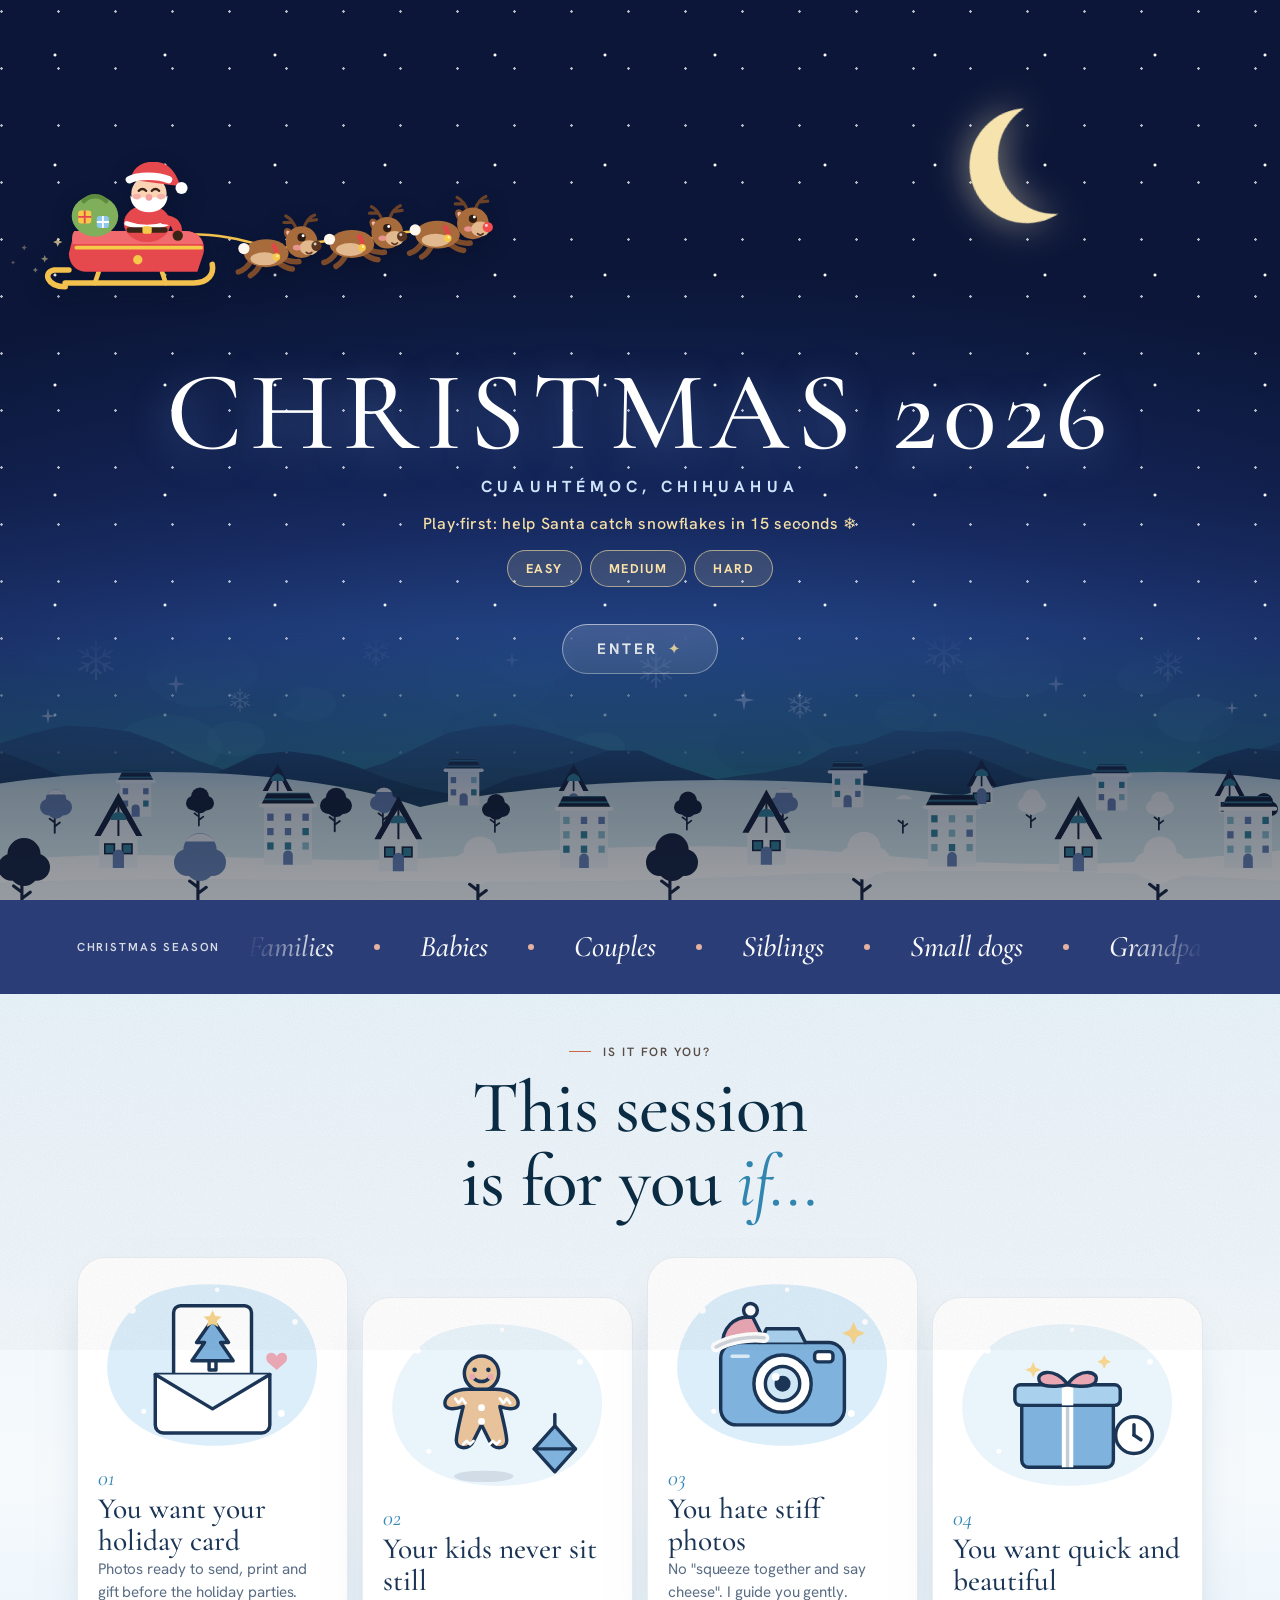
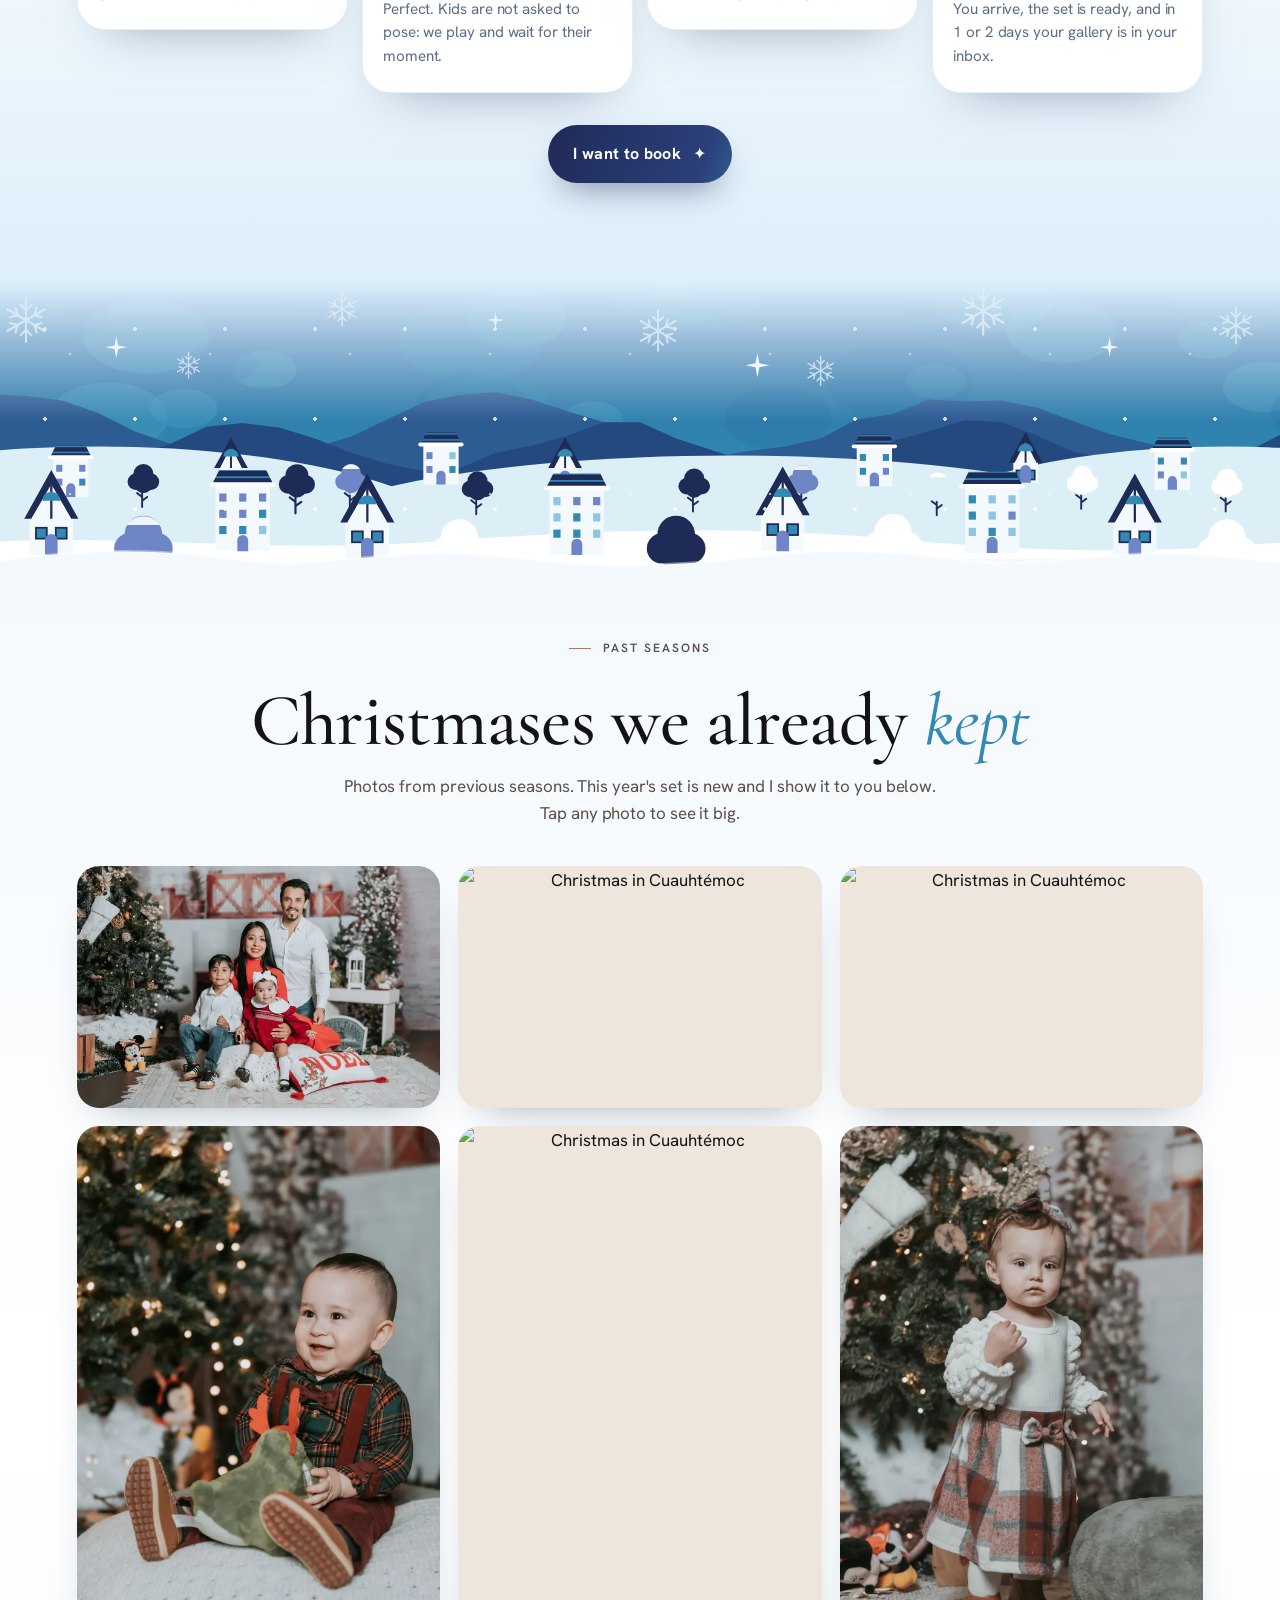
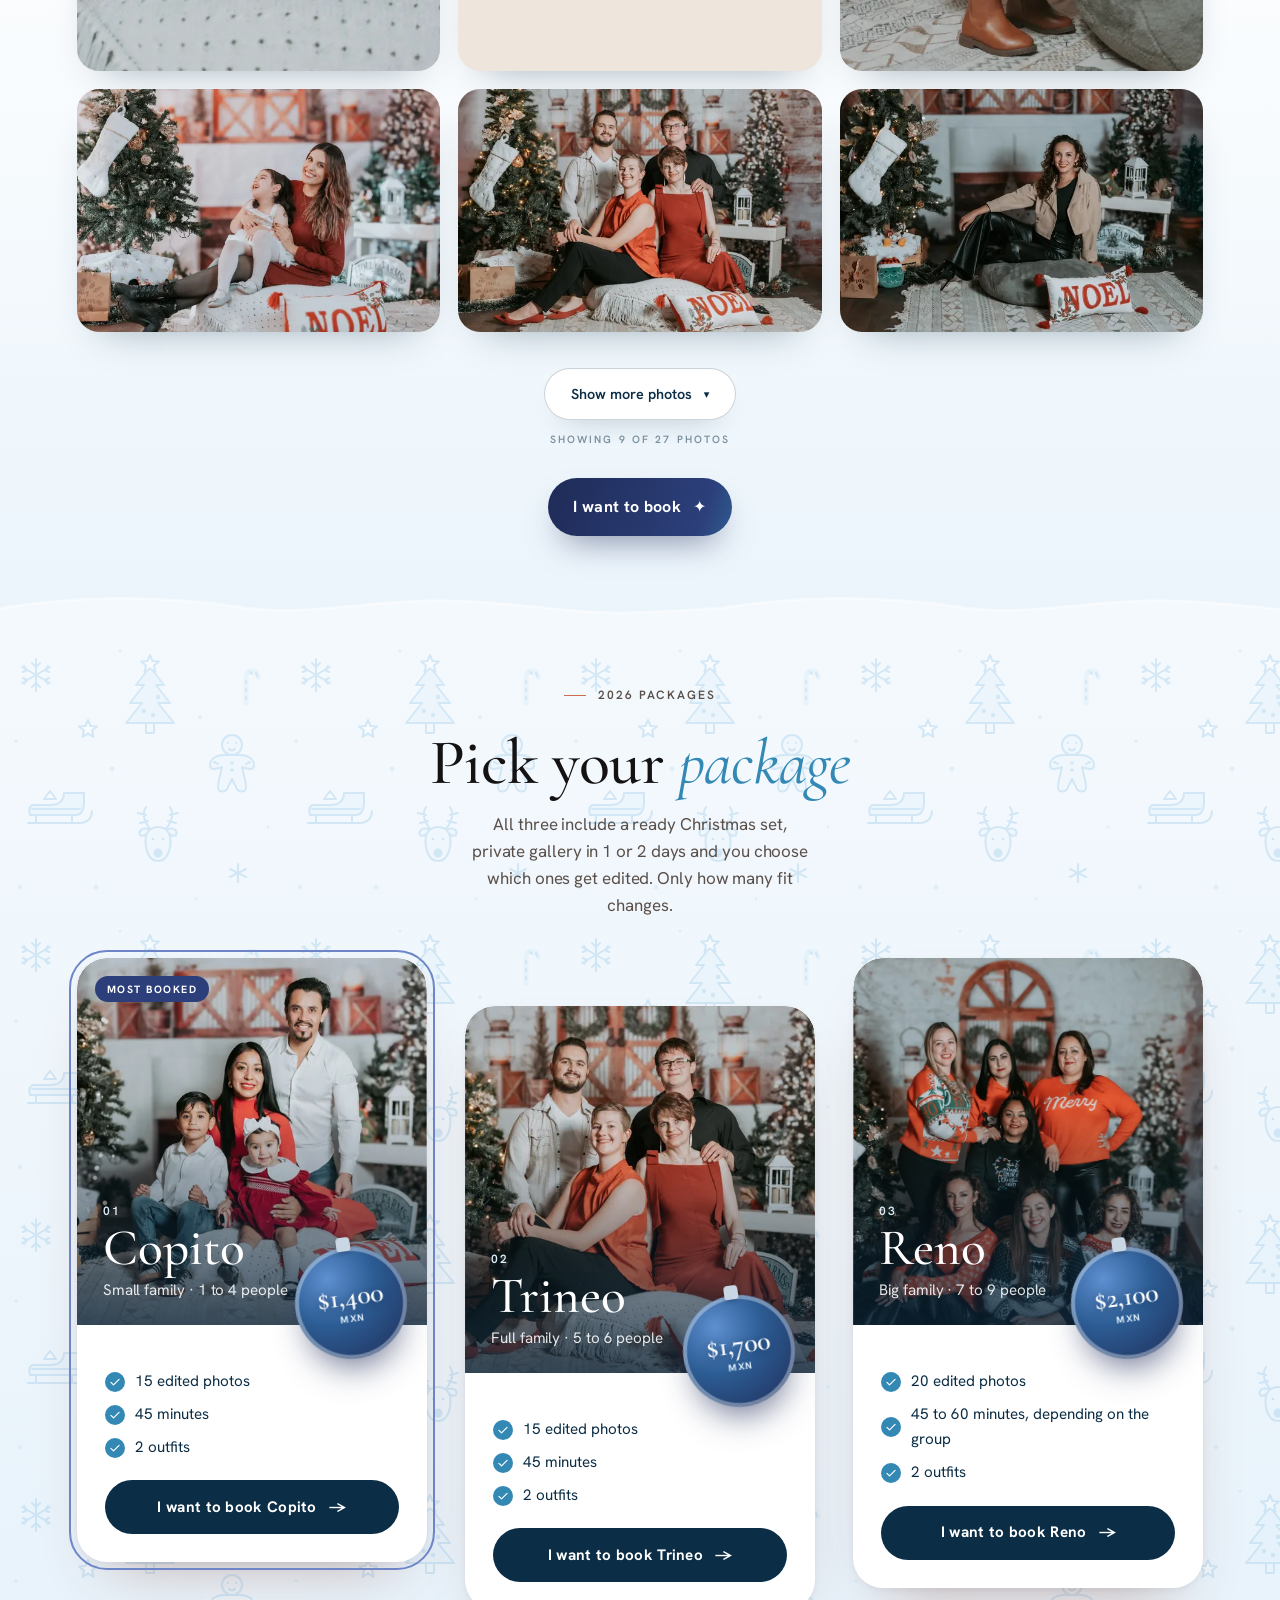
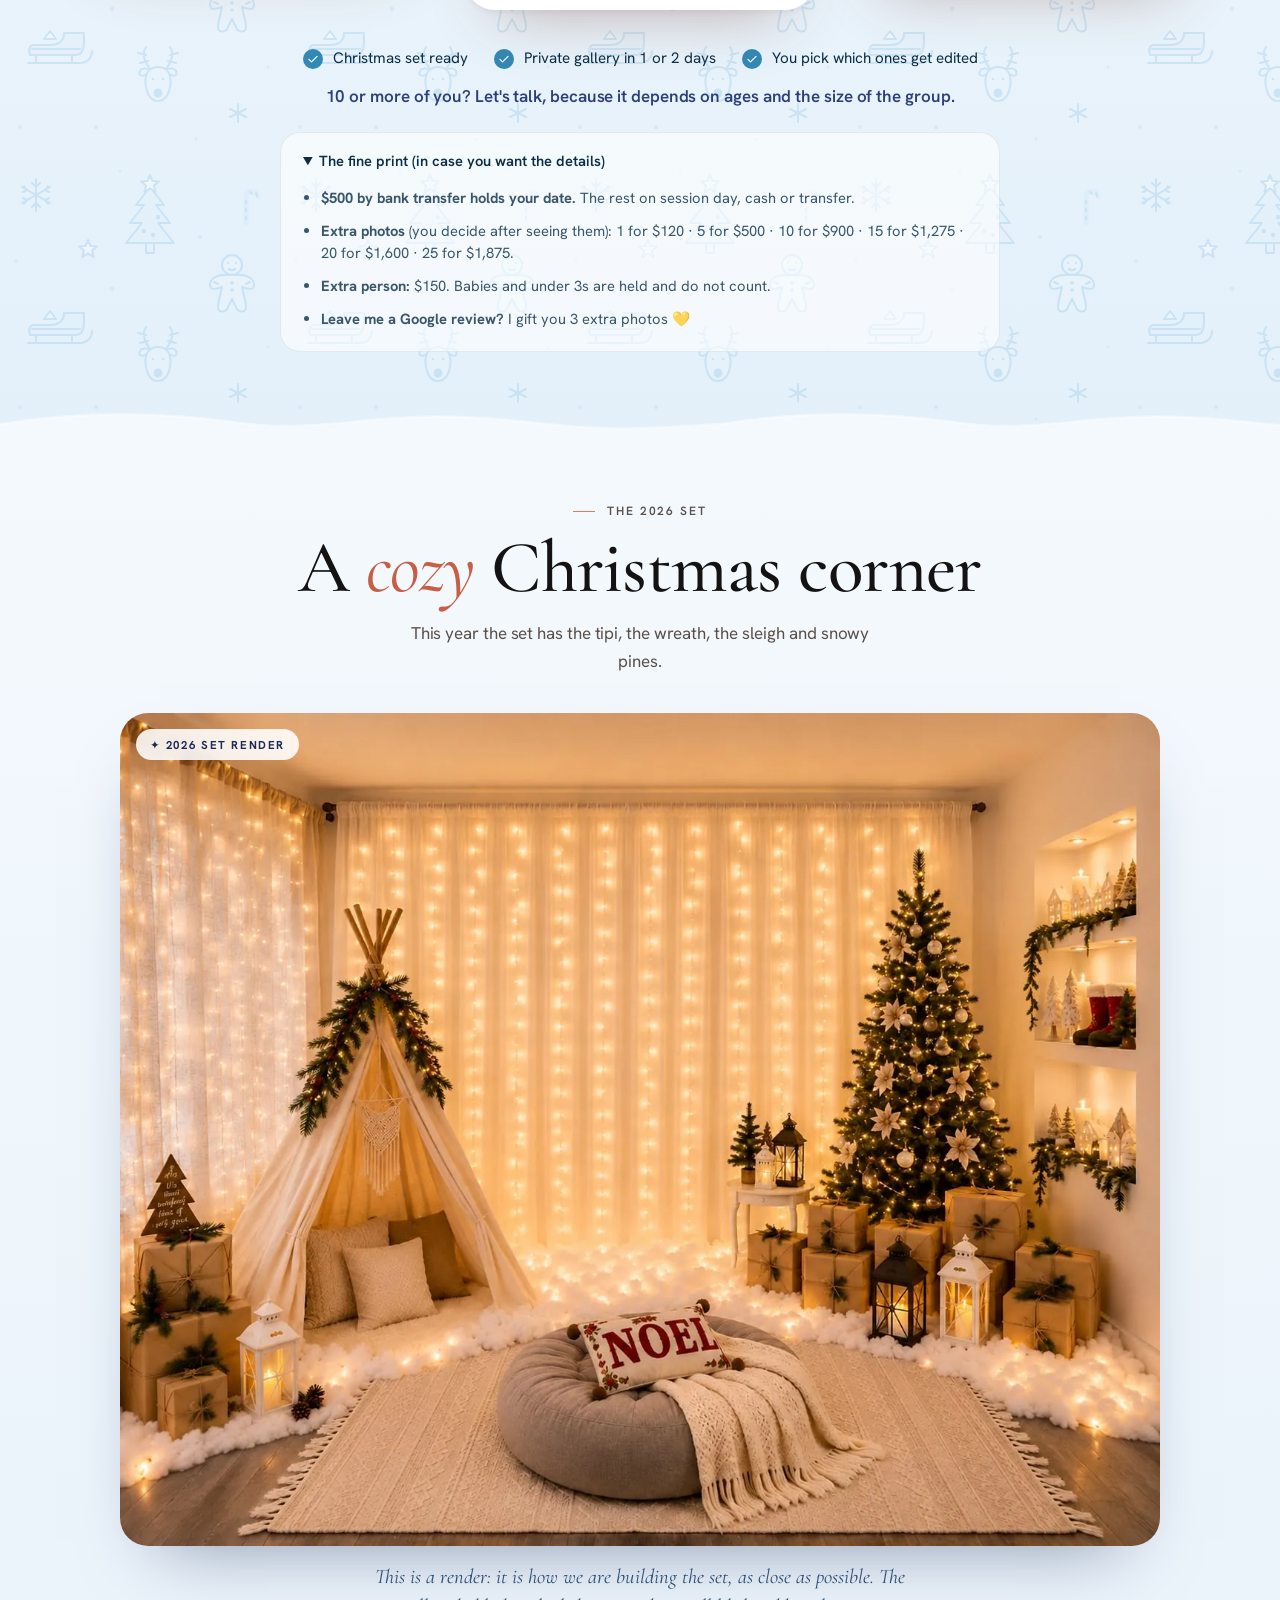
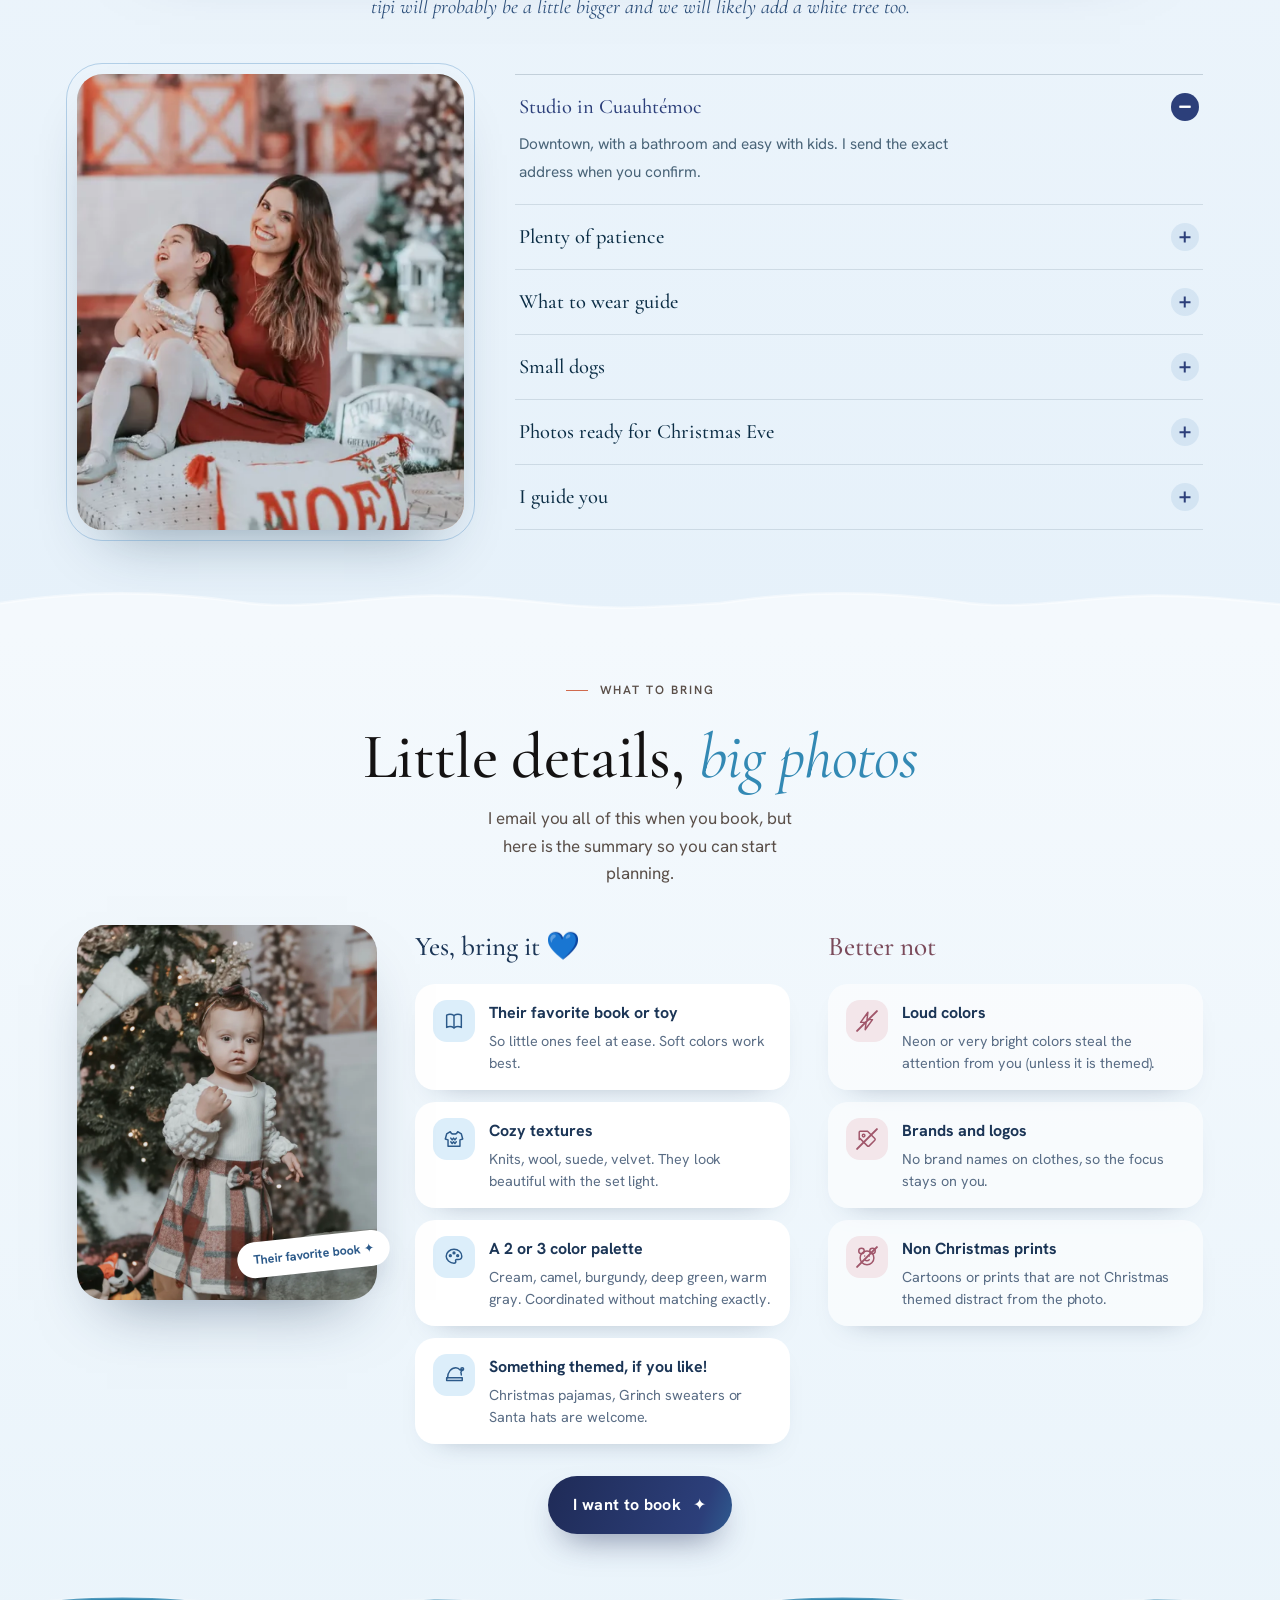
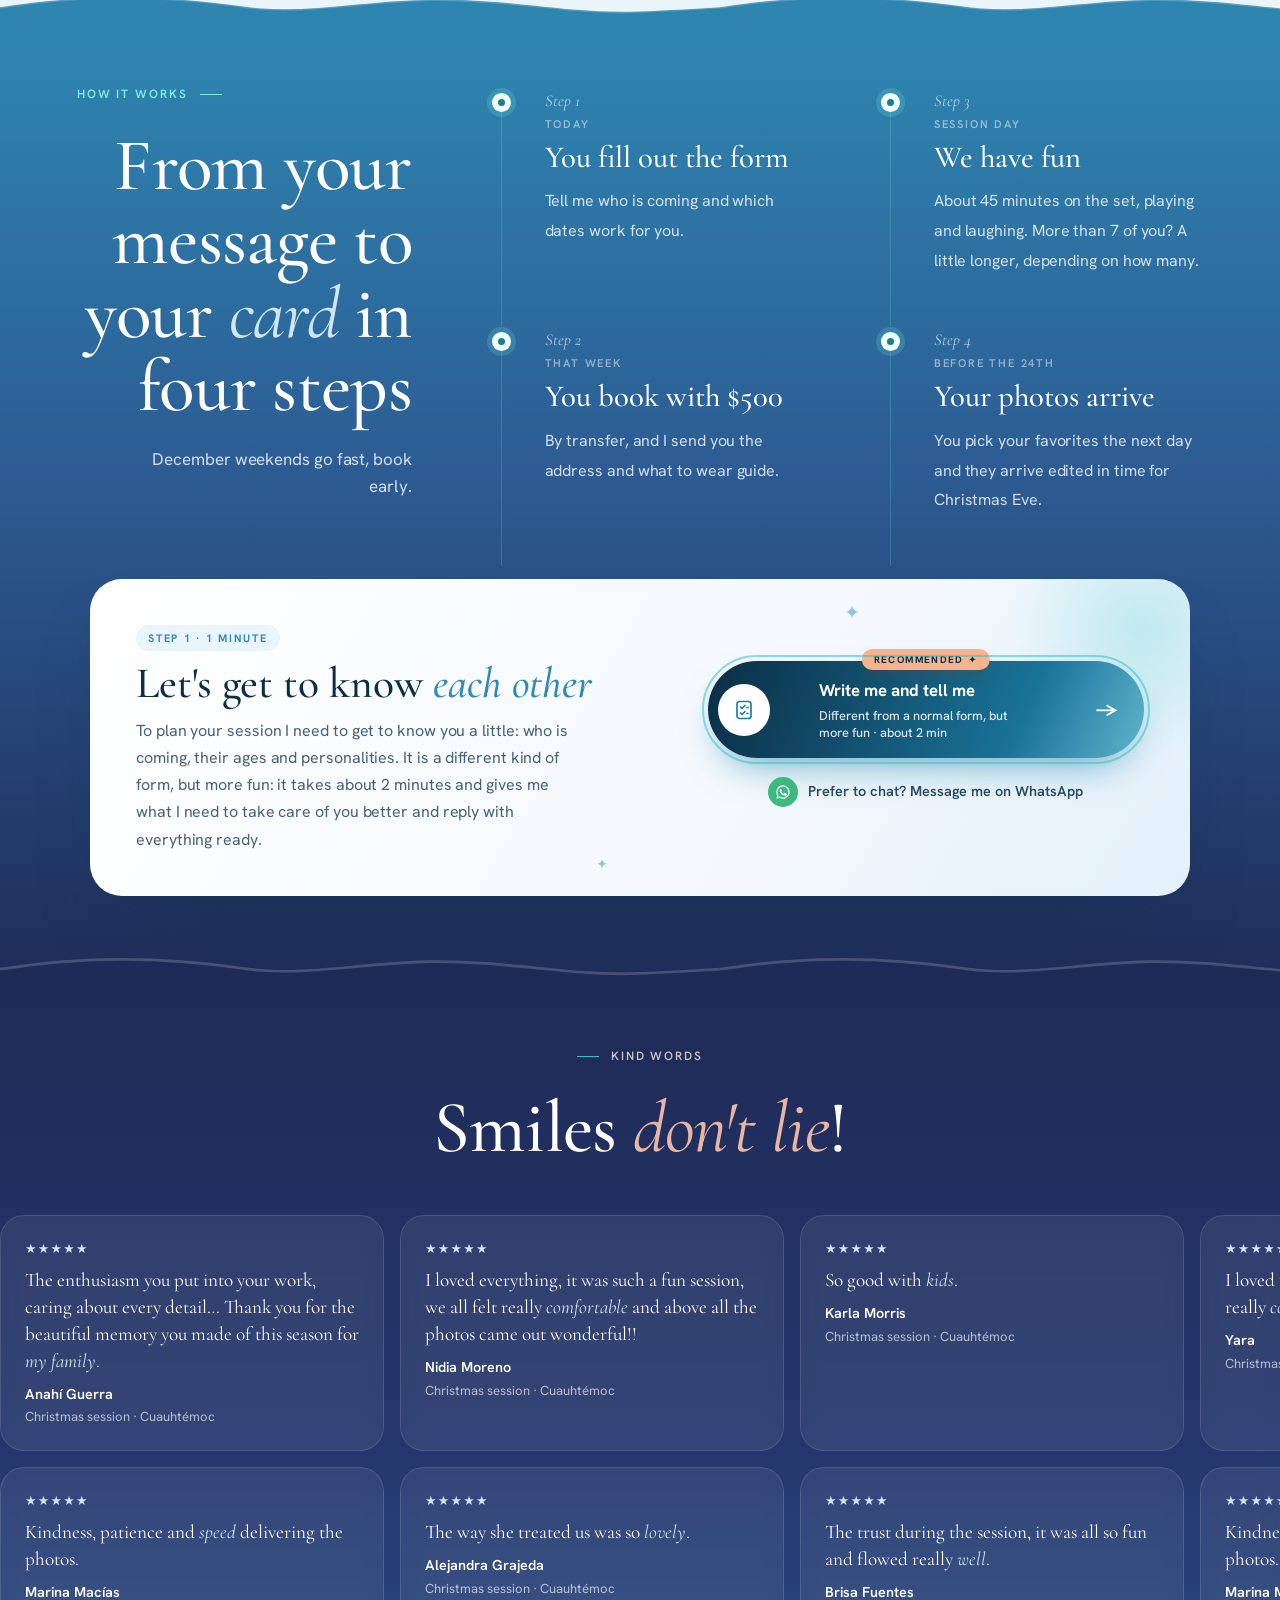
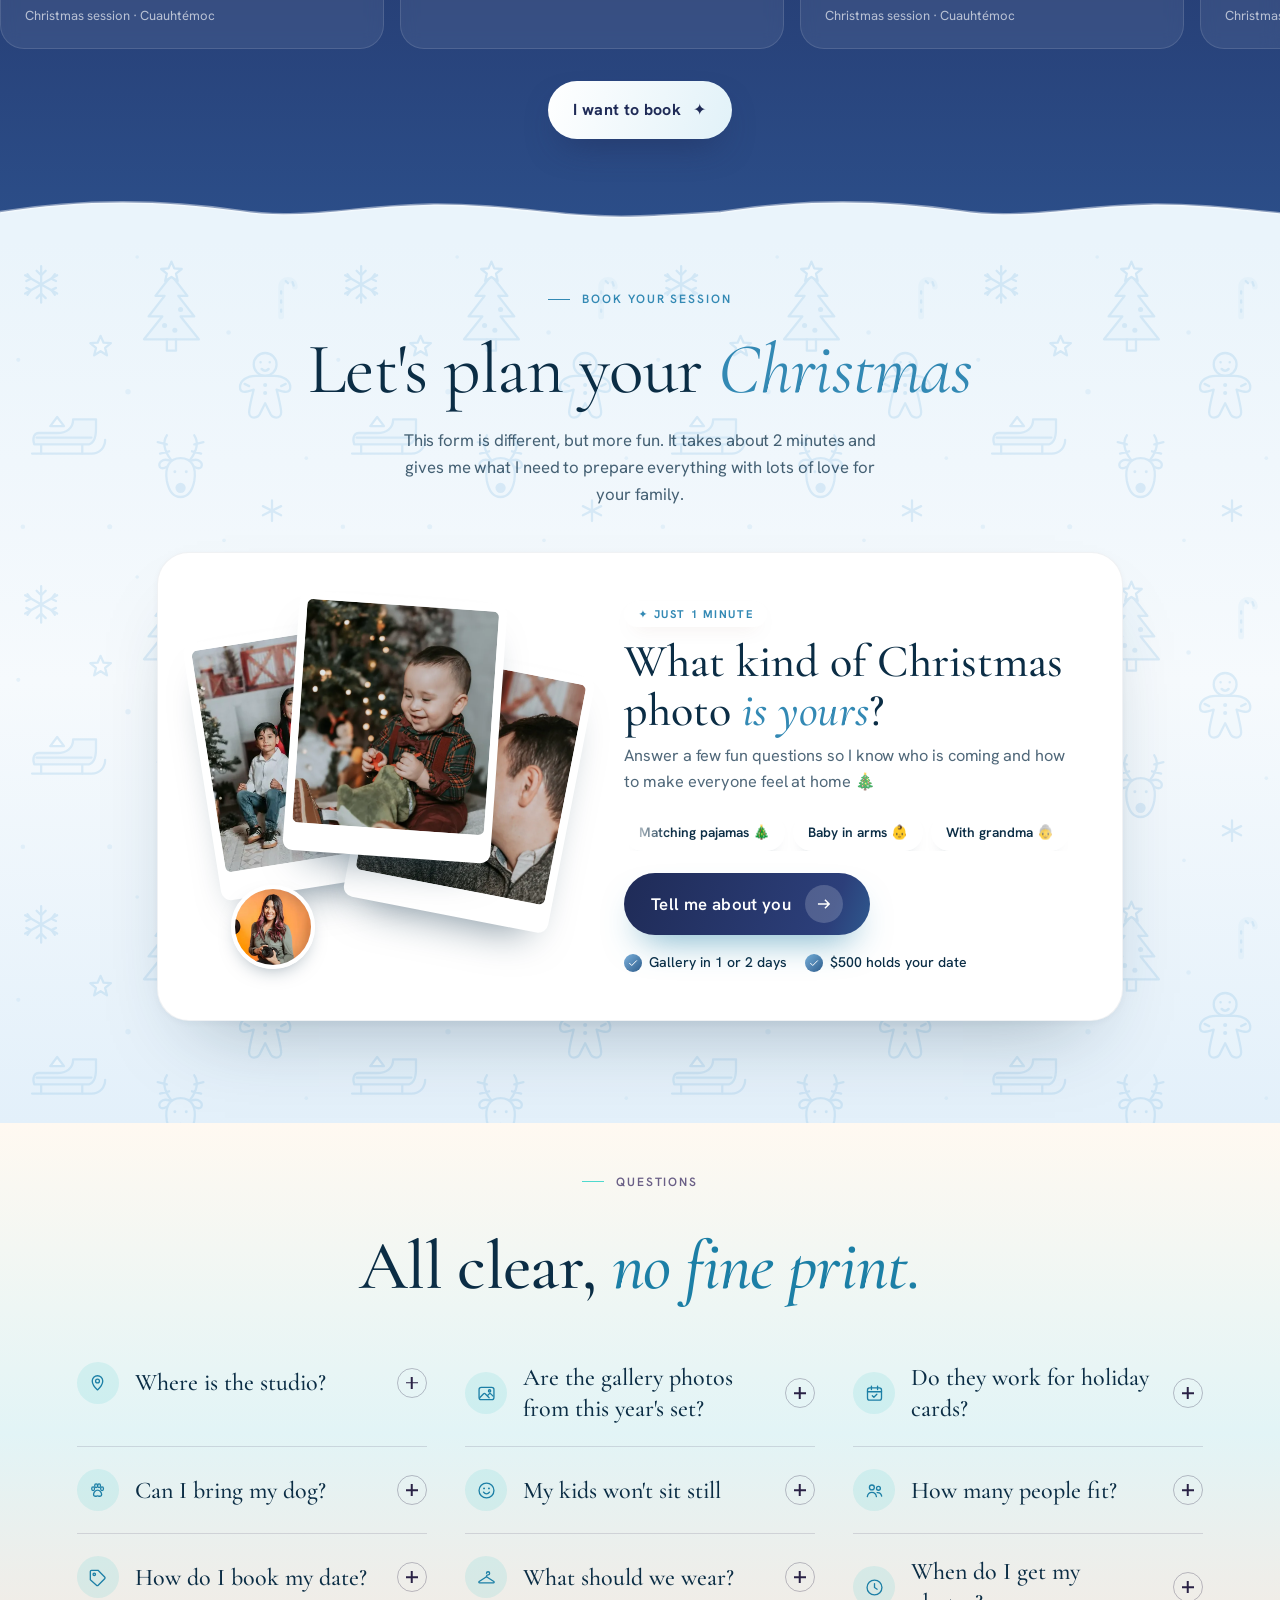
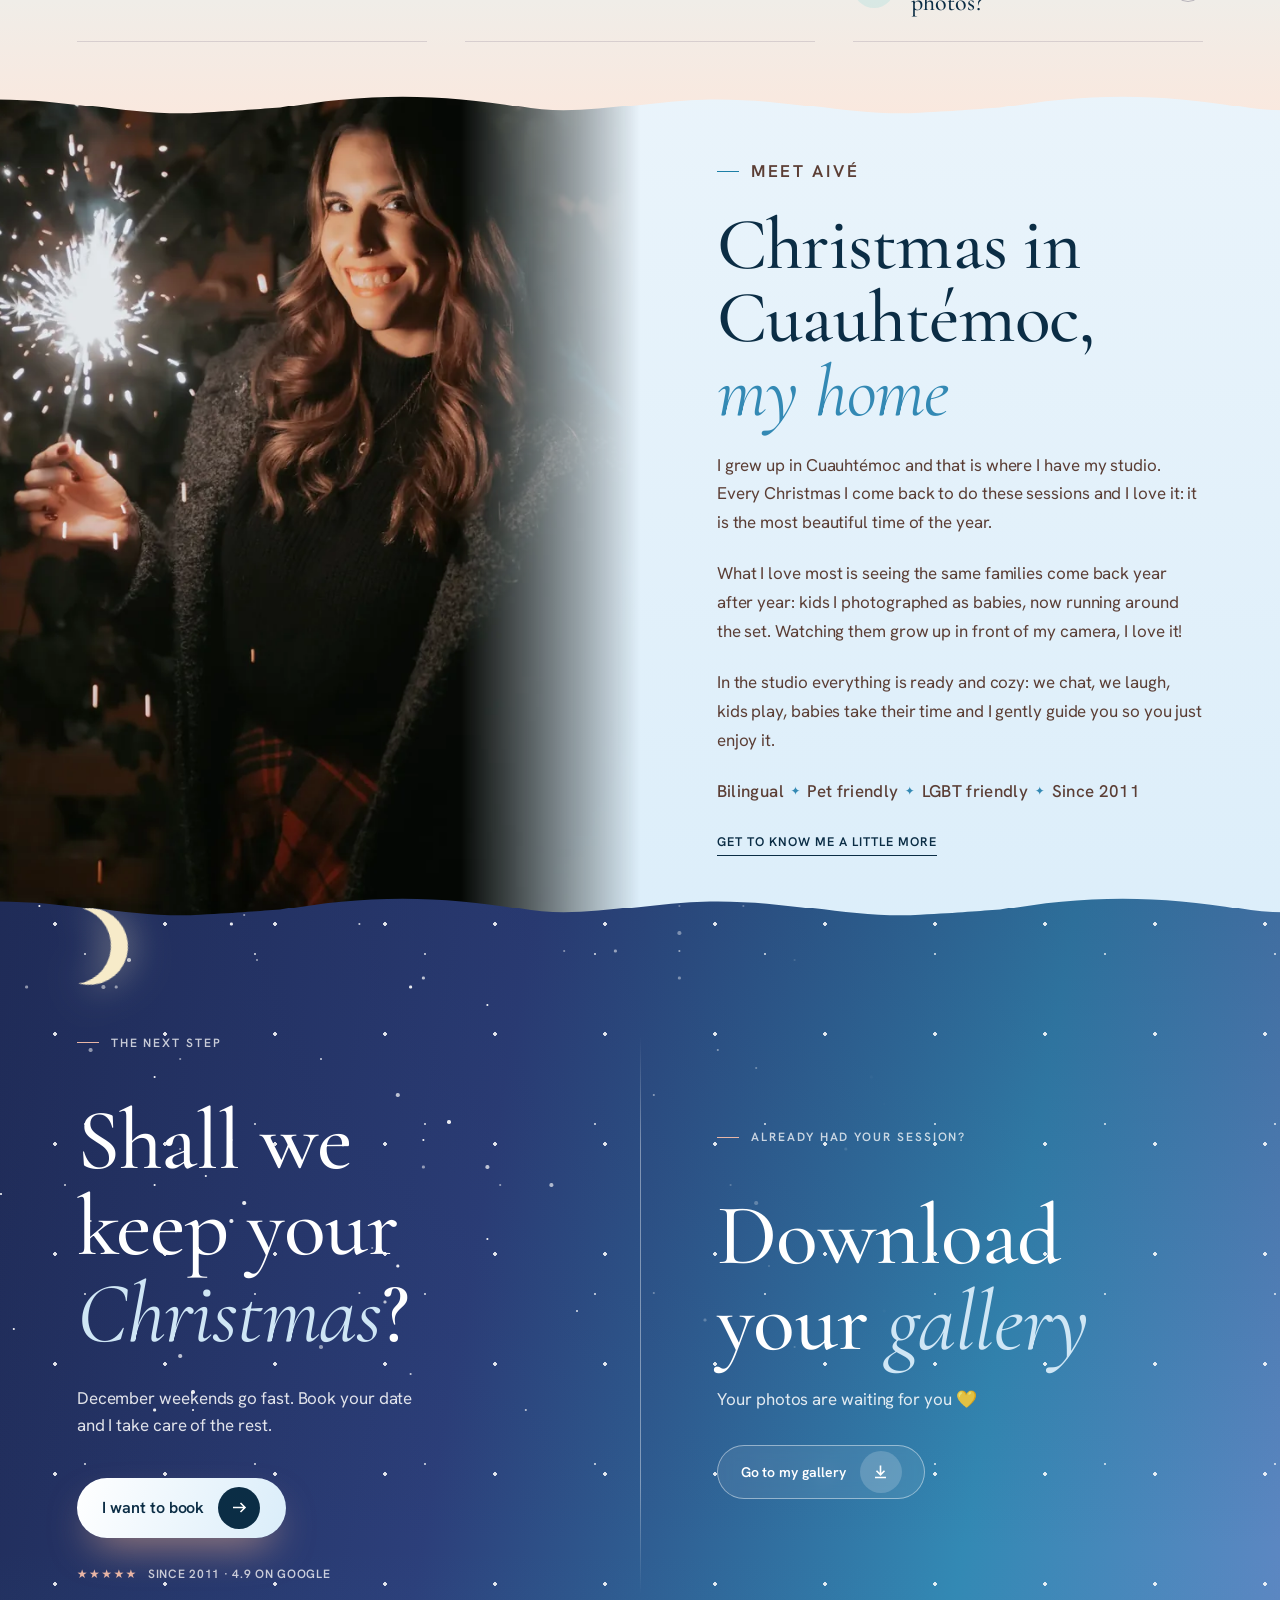
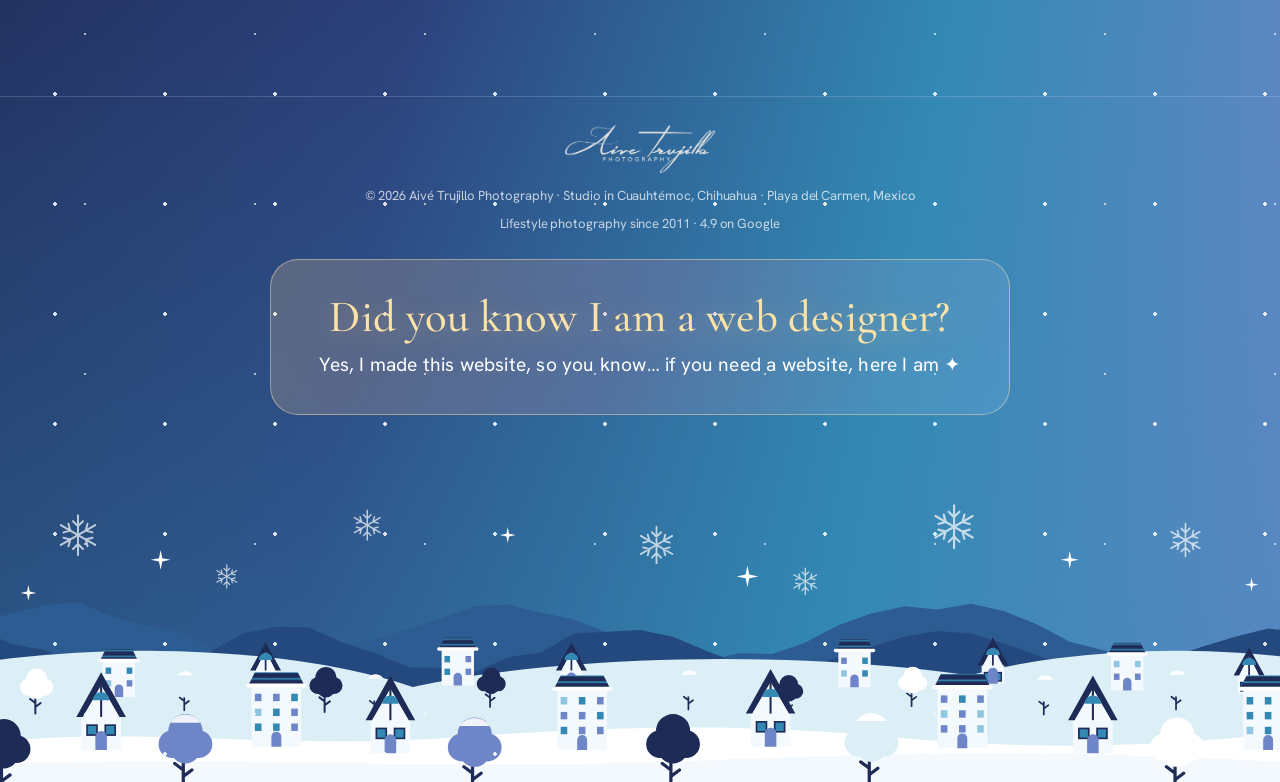
==== commit 6e5928d4: "Add files via upload" ====
--- a/en.html
+++ b/en.html
@@ -53,7 +53,7 @@
 
 <script type="application/ld+json">{"@context": "https://schema.org", "@type": "ProfessionalService", "@id": "https://aivetrujillo.com/#business", "name": "Aive Trujillo Photography", "url": "https://aivetrujillo.com/en/christmas-cuauhtemoc/", "image": "https://aivetrujillo.com/img/og-home.jpg", "address": {"@type": "PostalAddress", "addressLocality": "Playa del Carmen", "addressRegion": "Quintana Roo", "addressCountry": "MX"}, "telephone": "+52 984 177 4747", "description": "Christmas studio photos in Cuauhtémoc, Chihuahua. Set ready to go, edited photos and your gallery in 1 or 2 days. Save your December date.", "foundingDate": "2011", "areaServed": [{"@type": "City", "name": "Playa del Carmen"}, {"@type": "City", "name": "Tulum"}, {"@type": "Place", "name": "Riviera Maya"}, {"@type": "City", "name": "Cuauhtémoc, Chihuahua"}], "knowsLanguage": ["en", "es"], "sameAs": ["https://www.instagram.com/aivetrujillophotography", "https://www.facebook.com/aivetrujillophotograph"], "founder": {"@type": "Person", "@id": "https://aivetrujillo.com/#aive", "name": "Aivé Trujillo", "jobTitle": "Lifestyle photographer", "alumniOf": "Bachelor in Documentary Photography"}}</script>
 <script type="application/ld+json">{"@context": "https://schema.org", "@type": "Service", "name": "Christmas in Cuauhtémoc", "serviceType": "Christmas in Cuauhtémoc", "provider": {"@id": "https://aivetrujillo.com/#business"}, "areaServed": ["Cuauhtémoc, Chihuahua"], "url": "https://aivetrujillo.com/en/christmas-cuauhtemoc/", "description": "Christmas studio photos in Cuauhtémoc, Chihuahua. Set ready to go, edited photos and your gallery in 1 or 2 days. Save your December date."}</script><script type="application/ld+json">{"@context": "https://schema.org", "@type": "FAQPage", "mainEntity": [{"@type": "Question", "name": "Where is the studio?", "acceptedAnswer": {"@type": "Answer", "text": "Downtown Ciudad Cuauhtémoc. I send the exact location by WhatsApp with your confirmation. Parking nearby and a bathroom, easy with kids."}}, {"@type": "Question", "name": "Are the gallery photos from this year's set?", "acceptedAnswer": {"@type": "Answer", "text": "They are from previous seasons. The 2026 set is new and I will post real photos as soon as it is built."}}, {"@type": "Question", "name": "Do they work for holiday cards?", "acceptedAnswer": {"@type": "Answer", "text": "Yes! If you want them for cards, book in November or the first week of December so they arrive in time."}}, {"@type": "Question", "name": "Can I bring my dog?", "acceptedAnswer": {"@type": "Answer", "text": "Yes, small dogs. Because of the set size, large breeds can't come."}}, {"@type": "Question", "name": "My kids won't sit still", "acceptedAnswer": {"@type": "Answer", "text": "That's perfect. Kids aren't asked to pose: we play, wait for their moment and if we need to stop for food or a nap, we stop."}}, {"@type": "Question", "name": "How many people fit?", "acceptedAnswer": {"@type": "Answer", "text": "Copito is for 1 to 4 people, Trineo for 5 to 6 and Reno for 7 to 9 (20 photos, $2,100). Babies and under 3s are held. 10 or more? Let's talk, it depends on ages and sizes."}}, {"@type": "Question", "name": "How do I book my date?", "acceptedAnswer": {"@type": "Answer", "text": "With $500 by bank transfer. The rest on session day, cash or transfer."}}, {"@type": "Question", "name": "What should we wear?", "acceptedAnswer": {"@type": "Answer", "text": "Layers and textures: wool, chunky knits, suede. Colors like camel, cream, burgundy, deep green or warm gray, muted rather than bright. I send my guide when you book."}}, {"@type": "Question", "name": "When do I get my photos?", "acceptedAnswer": {"@type": "Answer", "text": "I send you the gallery the same day or the next so you can pick your favorites. Then I hand edit them one by one so you have them by the 24th at the latest, ready for Christmas Eve."}}]}</script>
-<style>.nav--landing .nav-in{display:flex;align-items:center;justify-content:space-between;gap:16px}.nav--landing .nav-right{display:flex;align-items:center;gap:14px;margin-left:auto}.iris-blade{background:linear-gradient(180deg,#8E2433 0%,#6B1A27 60%,#3F0F18 100%)!important}.iris-blade:nth-child(even){background:linear-gradient(180deg,#2E6B4F 0%,#1F4A3A 60%,#10271F 100%)!important}.iris-ring{border:3px solid #E2C27A!important;box-shadow:0 0 0 10px rgba(226,194,122,.18),0 0 60px rgba(255,214,140,.35),inset 0 0 40px rgba(255,214,140,.2)!important}.xl-lights{position:absolute;left:50%;top:50%;width:min(62vmin,460px);aspect-ratio:1;translate:-50% -50%;pointer-events:none;z-index:3}.xl-lights i{position:absolute;left:50%;top:50%;width:12px;height:16px;margin:-8px 0 0 -6px;border-radius:50% 50% 45% 45%;transform:rotate(var(--a)) translateY(calc(min(31vmin,230px) * -1 - 4px));animation:xlBlink 1.5s ease-in-out infinite;animation-delay:var(--d)}.xl-lights i:nth-child(4n+1){background:#FF5A5A;box-shadow:0 0 12px #FF5A5A}.xl-lights i:nth-child(4n+2){background:#FFD45E;box-shadow:0 0 12px #FFD45E}.xl-lights i:nth-child(4n+3){background:#5EE08B;box-shadow:0 0 12px #5EE08B}.xl-lights i:nth-child(4n+4){background:#7FC8FF;box-shadow:0 0 12px #7FC8FF}@keyframes xlBlink{0%,100%{opacity:1;filter:brightness(1.2)}50%{opacity:.35;filter:brightness(.7)}}.xl-snow{position:absolute;inset:0;overflow:hidden;pointer-events:none;z-index:2}.xl-snow b{position:absolute;top:-6%;left:var(--x);color:rgba(255,255,255,.85);font-size:calc(14px * var(--z));font-weight:400;animation:xlFall var(--s) linear infinite;animation-delay:var(--dl)}@keyframes xlFall{to{transform:translateY(112vh) rotate(360deg)}}.iris-place{color:#F3DFA8!important}.loader.xmas{position:fixed;inset:0;z-index:700;background:#0E1F45;overflow:hidden;display:block}.xm-sky{position:absolute;inset:0;background:radial-gradient(120% 80% at 50% 110%,#3E78C2 0%,#244A8F 35%,#16285E 65%,#0B1638 100%)}.xm-stars{position:absolute;inset:0;background-image:radial-gradient(circle,#fff 1.2px,transparent 1.8px),radial-gradient(circle,rgba(255,255,255,.7) 1px,transparent 1.5px);background-size:110px 110px,57px 57px;background-position:0 0,30px 40px;animation:xmTw 3s ease-in-out infinite alternate}@keyframes xmTw{from{opacity:.55}to{opacity:1}}.xm-moon{position:absolute;right:13%;top:11%;width:clamp(70px,9vw,120px);aspect-ratio:1;border-radius:50%;background:transparent;box-shadow:calc(clamp(70px,9vw,120px) * -.26) 0 0 0 #F6E3AE;filter:drop-shadow(0 0 18px rgba(255,236,190,.55));transform:rotate(-18deg)}.xm-santa{position:absolute;left:0;top:18%;width:clamp(300px,40vw,560px);z-index:30;cursor:grab;touch-action:none;outline:none;-webkit-tap-highlight-color:transparent;user-select:none;filter:drop-shadow(0 8px 10px rgba(6,12,34,.45))}.xm-santa:focus,.xm-santa:focus-visible{outline:none!important}.xm-santa.is-drag{cursor:grabbing;animation:none!important}.xm-santa.is-paused{animation:xmWiggle 1.2s ease-in-out infinite}@keyframes xmWiggle{0%,100%{translate:0 0}50%{translate:0 -6px}}.xm-text{position:absolute;left:0;right:0;top:40%;z-index:4;display:grid;justify-items:center;gap:10px;text-align:center;color:#fff}.xm-text b{font-family:var(--serif);font-weight:500;font-size:clamp(2.8rem,9vw,7rem);line-height:.95;letter-spacing:.06em;text-shadow:0 6px 40px rgba(130,180,255,.45)}.xm-text span{font:700 clamp(.8rem,1.4vw,1rem) var(--body);letter-spacing:.32em;text-transform:uppercase;color:#CFE3FA}.xm-village{position:absolute;left:0;right:0;bottom:0;height:clamp(200px,30vh,340px);z-index:5;background-position:center bottom;background-size:cover;background-repeat:no-repeat}.xm-snow{position:absolute;inset:0;z-index:6;pointer-events:none;overflow:hidden}.xm-snow b{position:absolute;top:-6%;left:var(--x);color:rgba(255,255,255,.85);font-size:calc(14px * var(--z));font-weight:400;animation:xlFall var(--s) linear infinite;animation-delay:var(--dl)}.xm-village{-webkit-mask-image:linear-gradient(180deg,transparent 0%,rgba(0,0,0,.55) 28%,#000 60%);mask-image:linear-gradient(180deg,transparent 0%,rgba(0,0,0,.55) 28%,#000 60%);filter:brightness(.72) saturate(.85) hue-rotate(-6deg)}.xm-village::after{content:"";position:absolute;inset:0;background:linear-gradient(180deg,rgba(36,74,143,.55) 0%,rgba(22,40,94,.35) 50%,rgba(14,31,69,.15) 100%);mix-blend-mode:multiply}.xm-sky::after{content:"";position:absolute;left:0;right:0;bottom:0;height:45%;background:linear-gradient(180deg,transparent,rgba(62,120,194,.35))}.xm-hint{margin-top:6px;font:500 clamp(.85rem,1.4vw,1rem) var(--body);letter-spacing:.04em;color:#F6DFA6;animation:xmHint 2.6s ease-in-out infinite}@keyframes xmHint{0%,100%{opacity:.75}50%{opacity:1}}.xm-go{margin-top:clamp(18px,3vh,30px);display:inline-flex;align-items:center;gap:10px;padding:14px 34px;border:1px solid rgba(255,255,255,.55);border-radius:999px;background:rgba(255,255,255,.14);-webkit-backdrop-filter:blur(10px);backdrop-filter:blur(10px);color:#fff;font:700 .95rem var(--body);letter-spacing:.2em;text-transform:uppercase;cursor:pointer;transition:background-color .35s,color .35s,transform .35s;animation:xmPulse 2.4s ease-in-out infinite}.xm-go:hover,.xm-go:focus-visible{background:#fff;color:#16285E;transform:translateY(-2px)}.xm-go i{font-style:normal;color:#F6DFA6}.xm-go:hover i{color:#C9A46A}@keyframes xmPulse{0%,100%{box-shadow:0 0 0 0 rgba(255,255,255,.35)}50%{box-shadow:0 0 0 14px rgba(255,255,255,0)}}.xm-text{pointer-events:auto}.nav--landing.is-solid{background:rgba(255,255,255,.86)!important;color:#1F2B57!important;box-shadow:0 12px 30px -22px rgba(31,43,87,.45)}.nav--landing.is-solid .lang a{color:#1F2B57!important}body.playa .bluehour{padding-bottom:0!important;min-height:0!important}.lp-foot{position:relative;z-index:6;display:grid;justify-items:center;gap:6px;margin-top:clamp(60px,8vw,110px);padding:28px 16px 34px;border-top:1px solid rgba(255,255,255,.16);text-align:center;color:rgba(255,255,255,.72);font-size:.82rem;letter-spacing:.04em;pointer-events:none;user-select:none}.lp-foot img{width:150px;height:auto;opacity:.9;margin-bottom:6px}.lp-foot p{margin:0}.lp-wd{position:relative;display:grid;justify-items:center;gap:8px;margin-top:18px!important;padding:clamp(22px,3vw,34px) clamp(22px,4vw,48px);border-radius:28px;max-width:860px;overflow:hidden;background:linear-gradient(120deg,rgba(255,214,140,.22),rgba(240,140,170,.18),rgba(120,190,240,.22));border:1px solid rgba(255,230,180,.45);color:#fff;font-size:clamp(1rem,1.5vw,1.2rem);letter-spacing:.01em;animation:wdGlow 3s ease-in-out infinite}.lp-wd::before{content:"";position:absolute;inset:0;background:linear-gradient(110deg,transparent 30%,rgba(255,255,255,.22) 50%,transparent 70%);transform:translateX(-100%);animation:wdShine 4s ease-in-out infinite}.lp-wd b{display:block;font-family:var(--serif);font-weight:500;font-size:clamp(1.8rem,3.6vw,2.8rem);line-height:1.05;color:#FBE3A8;text-shadow:0 4px 24px rgba(255,214,140,.35)}@media (max-width:560px){.nav--landing .lang{font-size:.8rem}.nav--landing .brand img{max-width:120px;height:auto}.nav--landing .btn{padding:10px 16px;font-size:.85rem}}</style></head>
+<style>.nav--landing .nav-in{display:flex;align-items:center;justify-content:space-between;gap:16px}.nav--landing .nav-right{display:flex;align-items:center;gap:14px;margin-left:auto}.iris-blade{background:linear-gradient(180deg,#8E2433 0%,#6B1A27 60%,#3F0F18 100%)!important}.iris-blade:nth-child(even){background:linear-gradient(180deg,#2E6B4F 0%,#1F4A3A 60%,#10271F 100%)!important}.iris-ring{border:3px solid #E2C27A!important;box-shadow:0 0 0 10px rgba(226,194,122,.18),0 0 60px rgba(255,214,140,.35),inset 0 0 40px rgba(255,214,140,.2)!important}.xl-lights{position:absolute;left:50%;top:50%;width:min(62vmin,460px);aspect-ratio:1;translate:-50% -50%;pointer-events:none;z-index:3}.xl-lights i{position:absolute;left:50%;top:50%;width:12px;height:16px;margin:-8px 0 0 -6px;border-radius:50% 50% 45% 45%;transform:rotate(var(--a)) translateY(calc(min(31vmin,230px) * -1 - 4px));animation:xlBlink 1.5s ease-in-out infinite;animation-delay:var(--d)}.xl-lights i:nth-child(4n+1){background:#FF5A5A;box-shadow:0 0 12px #FF5A5A}.xl-lights i:nth-child(4n+2){background:#FFD45E;box-shadow:0 0 12px #FFD45E}.xl-lights i:nth-child(4n+3){background:#5EE08B;box-shadow:0 0 12px #5EE08B}.xl-lights i:nth-child(4n+4){background:#7FC8FF;box-shadow:0 0 12px #7FC8FF}@keyframes xlBlink{0%,100%{opacity:1;filter:brightness(1.2)}50%{opacity:.35;filter:brightness(.7)}}.xl-snow{position:absolute;inset:0;overflow:hidden;pointer-events:none;z-index:2}.xl-snow b{position:absolute;top:-6%;left:var(--x);color:rgba(255,255,255,.85);font-size:calc(14px * var(--z));font-weight:400;animation:xlFall var(--s) linear infinite;animation-delay:var(--dl)}@keyframes xlFall{to{transform:translateY(112vh) rotate(360deg)}}.iris-place{color:#F3DFA8!important}.loader.xmas{position:fixed;inset:0;z-index:700;background:#0E1F45;overflow:hidden;display:block}.xm-sky{position:absolute;inset:0;background:radial-gradient(120% 80% at 50% 110%,#3E78C2 0%,#244A8F 35%,#16285E 65%,#0B1638 100%)}.xm-stars{position:absolute;inset:0;background-image:radial-gradient(circle,#fff 1.2px,transparent 1.8px),radial-gradient(circle,rgba(255,255,255,.7) 1px,transparent 1.5px);background-size:110px 110px,57px 57px;background-position:0 0,30px 40px;animation:xmTw 3s ease-in-out infinite alternate}@keyframes xmTw{from{opacity:.55}to{opacity:1}}.xm-moon{position:absolute;right:13%;top:11%;width:clamp(70px,9vw,120px);aspect-ratio:1;border-radius:50%;background:transparent;box-shadow:calc(clamp(70px,9vw,120px) * -.26) 0 0 0 #F6E3AE;filter:drop-shadow(0 0 18px rgba(255,236,190,.55));transform:rotate(-18deg)}.xm-santa{position:absolute;left:0;top:18%;width:clamp(300px,40vw,560px);z-index:30;cursor:grab;touch-action:none;outline:none;-webkit-tap-highlight-color:transparent;user-select:none;filter:drop-shadow(0 8px 10px rgba(6,12,34,.45))}.xm-santa:focus,.xm-santa:focus-visible{outline:none!important}.xm-santa.is-drag{cursor:grabbing;animation:none!important}.xm-santa.is-paused{animation:xmWiggle 1.2s ease-in-out infinite}@keyframes xmWiggle{0%,100%{translate:0 0}50%{translate:0 -6px}}.xm-text{position:absolute;left:0;right:0;top:40%;z-index:4;display:grid;justify-items:center;gap:10px;text-align:center;color:#fff}.xm-text b{font-family:var(--serif);font-weight:500;font-size:clamp(2.8rem,9vw,7rem);line-height:.95;letter-spacing:.06em;text-shadow:0 6px 40px rgba(130,180,255,.45)}.xm-text span{font:700 clamp(.8rem,1.4vw,1rem) var(--body);letter-spacing:.32em;text-transform:uppercase;color:#CFE3FA}.xm-village{position:absolute;left:0;right:0;bottom:0;height:clamp(200px,30vh,340px);z-index:5;background-position:center bottom;background-size:cover;background-repeat:no-repeat}.xm-snow{position:absolute;inset:0;z-index:6;pointer-events:none;overflow:hidden}.xm-snow b{position:absolute;top:-6%;left:var(--x);color:rgba(255,255,255,.85);font-size:calc(14px * var(--z));font-weight:400;animation:xlFall var(--s) linear infinite;animation-delay:var(--dl)}.xm-village{-webkit-mask-image:linear-gradient(180deg,transparent 0%,rgba(0,0,0,.55) 28%,#000 60%);mask-image:linear-gradient(180deg,transparent 0%,rgba(0,0,0,.55) 28%,#000 60%);filter:brightness(.72) saturate(.85) hue-rotate(-6deg)}.xm-village::after{content:"";position:absolute;inset:0;background:linear-gradient(180deg,rgba(36,74,143,.55) 0%,rgba(22,40,94,.35) 50%,rgba(14,31,69,.15) 100%);mix-blend-mode:multiply}.xm-sky::after{content:"";position:absolute;left:0;right:0;bottom:0;height:45%;background:linear-gradient(180deg,transparent,rgba(62,120,194,.35))}.xm-hint{margin-top:6px;font:500 clamp(.85rem,1.4vw,1rem) var(--body);letter-spacing:.04em;color:#F6DFA6;animation:xmHint 2.6s ease-in-out infinite}@keyframes xmHint{0%,100%{opacity:.75}50%{opacity:1}}.xm-go{margin-top:clamp(18px,3vh,30px);display:inline-flex;align-items:center;gap:10px;padding:14px 34px;border:1px solid rgba(255,255,255,.55);border-radius:999px;background:rgba(255,255,255,.14);-webkit-backdrop-filter:blur(10px);backdrop-filter:blur(10px);color:#fff;font:700 .95rem var(--body);letter-spacing:.2em;text-transform:uppercase;cursor:pointer;transition:background-color .35s,color .35s,transform .35s;animation:xmPulse 2.4s ease-in-out infinite}.xm-go:hover,.xm-go:focus-visible{background:#fff;color:#16285E;transform:translateY(-2px)}.xm-go i{font-style:normal;color:#F6DFA6}.xm-go:hover i{color:#C9A46A}@keyframes xmPulse{0%,100%{box-shadow:0 0 0 0 rgba(255,255,255,.35)}50%{box-shadow:0 0 0 14px rgba(255,255,255,0)}}.xm-text{pointer-events:auto}.nav--landing.is-solid{background:rgba(255,255,255,.86)!important;color:#1F2B57!important;box-shadow:0 12px 30px -22px rgba(31,43,87,.45)}.nav--landing.is-solid .lang a{color:#1F2B57!important}.xm-game{display:flex;gap:8px;justify-content:center;flex-wrap:wrap;margin-top:6px}.xm-game[hidden]{display:none}.xm-game button,.xm-end-btns button{padding:9px 18px;border-radius:999px;border:1px solid rgba(246,223,166,.6);background:rgba(246,223,166,.14);color:#FBE3A8;font:700 .8rem var(--body);letter-spacing:.12em;text-transform:uppercase;cursor:pointer;transition:background-color .3s,color .3s,transform .3s}.xm-game button:hover,.xm-end-btns button:hover{background:#FBE3A8;color:#16285E;transform:translateY(-2px)}.xm-field{position:absolute;inset:0;z-index:25;pointer-events:none;overflow:hidden}.xm-flake{position:absolute;top:0;color:#fff;text-shadow:0 0 10px rgba(180,220,255,.9);line-height:1;will-change:transform}.xm-hud{position:absolute;top:18px;left:50%;translate:-50% 0;z-index:40;display:flex;gap:18px;padding:10px 22px;border-radius:999px;background:rgba(255,255,255,.14);backdrop-filter:blur(8px);color:#fff;font:700 1.1rem var(--body)}.xm-hud[hidden],.xm-end[hidden]{display:none}.xm-hud b{display:inline-block;color:#FBE3A8;min-width:1.6em;text-align:center}.xm-end{position:absolute;left:50%;top:50%;translate:-50% -50%;z-index:45;display:grid;justify-items:center;gap:10px;padding:clamp(24px,4vw,40px) clamp(24px,5vw,56px);border-radius:28px;background:rgba(14,31,69,.82);backdrop-filter:blur(10px);border:1px solid rgba(246,223,166,.4);color:#fff;text-align:center;width:min(92vw,520px)}.xm-end p{margin:0;font-family:var(--serif);font-size:clamp(1.8rem,4vw,2.6rem);line-height:1.1}.xm-end p b{color:#FBE3A8}.xm-end small{color:#CFE3FA;font-size:.95rem}.xm-end-btns{display:flex;gap:8px;flex-wrap:wrap;justify-content:center;margin-top:8px}.xm-end-go{background:#fff!important;color:#16285E!important}.loader.xmas.is-playing .xm-text{opacity:0;pointer-events:none;transition:opacity .4s}.loader.xmas.is-playing .xm-santa{cursor:none}body.playa .bluehour{padding-bottom:0!important;min-height:0!important}.lp-foot{position:relative;z-index:6;display:grid;justify-items:center;gap:6px;margin-top:clamp(60px,8vw,110px);padding:28px 16px 34px;border-top:1px solid rgba(255,255,255,.16);text-align:center;color:rgba(255,255,255,.72);font-size:.82rem;letter-spacing:.04em;pointer-events:none;user-select:none}.lp-foot img{width:150px;height:auto;opacity:.9;margin-bottom:6px}.lp-foot p{margin:0}.lp-wd{position:relative;display:grid;justify-items:center;gap:8px;margin-top:18px!important;padding:clamp(22px,3vw,34px) clamp(22px,4vw,48px);border-radius:28px;max-width:860px;overflow:hidden;background:linear-gradient(120deg,rgba(255,214,140,.22),rgba(240,140,170,.18),rgba(120,190,240,.22));border:1px solid rgba(255,230,180,.45);color:#fff;font-size:clamp(1rem,1.5vw,1.2rem);letter-spacing:.01em;animation:wdGlow 3s ease-in-out infinite}.lp-wd::before{content:"";position:absolute;inset:0;background:linear-gradient(110deg,transparent 30%,rgba(255,255,255,.22) 50%,transparent 70%);transform:translateX(-100%);animation:wdShine 4s ease-in-out infinite}.lp-wd b{display:block;font-family:var(--serif);font-weight:500;font-size:clamp(1.8rem,3.6vw,2.8rem);line-height:1.05;color:#FBE3A8;text-shadow:0 4px 24px rgba(255,214,140,.35)}@media (max-width:560px){.nav--landing .lang{font-size:.8rem}.nav--landing .brand img{max-width:120px;height:auto}.nav--landing .btn{padding:10px 16px;font-size:.85rem}}</style></head>
 <body class="playa page-navidad theme-xmas">
 <a class="skip" href="#main">Skip to content</a>
 
@@ -144,7 +144,7 @@
   <path d="M101 19 C101 2 124 -6 140 4 C148 10 151 18 154 26" fill="#E5484D"/>
   <path d="M99 19 C108 14 130 14 141 19" stroke="#FFFFFF" stroke-width="8" stroke-linecap="round" fill="none"/>
   <circle cx="155" cy="28" r="6.5" fill="#FFFFFF"/>
-</g></svg><div class="xm-text"><b>CHRISTMAS 2026</b><span>Cuauhtémoc, Chihuahua</span><small class="xm-hint">Play first: click on Santa and move him wherever you like ✦</small><button type="button" class="xm-go">Enter <i aria-hidden="true">✦</i></button></div><div class="xm-village" style="background-image:url(xmas-village.svg)"></div><div class="xm-snow"><b style="--x:0%;--s:7s;--z:0.60;--dl:0.0s">❄</b><b style="--x:37%;--s:14s;--z:0.78;--dl:7.7s">❄</b><b style="--x:74%;--s:12s;--z:0.96;--dl:6.4s">❄</b><b style="--x:11%;--s:10s;--z:1.14;--dl:5.1s">❄</b><b style="--x:48%;--s:8s;--z:1.32;--dl:3.8s">❄</b><b style="--x:85%;--s:15s;--z:0.60;--dl:2.5s">❄</b><b style="--x:22%;--s:13s;--z:0.78;--dl:1.2s">❄</b><b style="--x:59%;--s:11s;--z:0.96;--dl:8.9s">❄</b><b style="--x:96%;--s:9s;--z:1.14;--dl:7.6s">❄</b><b style="--x:33%;--s:7s;--z:1.32;--dl:6.3s">❄</b><b style="--x:70%;--s:14s;--z:0.60;--dl:5.0s">❄</b><b style="--x:7%;--s:12s;--z:0.78;--dl:3.7s">❄</b><b style="--x:44%;--s:10s;--z:0.96;--dl:2.4s">❄</b><b style="--x:81%;--s:8s;--z:1.14;--dl:1.1s">❄</b><b style="--x:18%;--s:15s;--z:1.32;--dl:8.8s">❄</b><b style="--x:55%;--s:13s;--z:0.60;--dl:7.5s">❄</b><b style="--x:92%;--s:11s;--z:0.78;--dl:6.2s">❄</b><b style="--x:29%;--s:9s;--z:0.96;--dl:4.9s">❄</b><b style="--x:66%;--s:7s;--z:1.14;--dl:3.6s">❄</b><b style="--x:3%;--s:14s;--z:1.32;--dl:2.3s">❄</b><b style="--x:40%;--s:12s;--z:0.60;--dl:1.0s">❄</b><b style="--x:77%;--s:10s;--z:0.78;--dl:8.7s">❄</b><b style="--x:14%;--s:8s;--z:0.96;--dl:7.4s">❄</b><b style="--x:51%;--s:15s;--z:1.14;--dl:6.1s">❄</b><b style="--x:88%;--s:13s;--z:1.32;--dl:4.8s">❄</b><b style="--x:25%;--s:11s;--z:0.60;--dl:3.5s">❄</b></div></div>
+</g></svg><div class="xm-text"><b>CHRISTMAS 2026</b><span>Cuauhtémoc, Chihuahua</span><small class="xm-hint">Play first: help Santa catch snowflakes in 15 seconds ❄</small><div class="xm-game"><button type="button" data-lvl="easy">Easy</button><button type="button" data-lvl="mid">Medium</button><button type="button" data-lvl="hard">Hard</button></div><button type="button" class="xm-go">Enter <i aria-hidden="true">✦</i></button></div><div class="xm-field" aria-hidden="true"></div><div class="xm-hud" hidden><span>❄ <b class="xm-score">0</b></span><span>⏱ <b class="xm-time">15</b>s</span></div><div class="xm-end" hidden><p>You caught <b class="xm-end-n">0</b> snowflakes!</p><small class="xm-end-best"></small><div class="xm-end-btns"><button type="button" class="xm-retry">Try again ↻</button><button type="button" class="xm-levels">Change level</button><button type="button" class="xm-end-go">Enter ✦</button></div></div><div class="xm-village" style="background-image:url(xmas-village.svg)"></div><div class="xm-snow"><b style="--x:0%;--s:7s;--z:0.60;--dl:0.0s">❄</b><b style="--x:37%;--s:14s;--z:0.78;--dl:7.7s">❄</b><b style="--x:74%;--s:12s;--z:0.96;--dl:6.4s">❄</b><b style="--x:11%;--s:10s;--z:1.14;--dl:5.1s">❄</b><b style="--x:48%;--s:8s;--z:1.32;--dl:3.8s">❄</b><b style="--x:85%;--s:15s;--z:0.60;--dl:2.5s">❄</b><b style="--x:22%;--s:13s;--z:0.78;--dl:1.2s">❄</b><b style="--x:59%;--s:11s;--z:0.96;--dl:8.9s">❄</b><b style="--x:96%;--s:9s;--z:1.14;--dl:7.6s">❄</b><b style="--x:33%;--s:7s;--z:1.32;--dl:6.3s">❄</b><b style="--x:70%;--s:14s;--z:0.60;--dl:5.0s">❄</b><b style="--x:7%;--s:12s;--z:0.78;--dl:3.7s">❄</b><b style="--x:44%;--s:10s;--z:0.96;--dl:2.4s">❄</b><b style="--x:81%;--s:8s;--z:1.14;--dl:1.1s">❄</b><b style="--x:18%;--s:15s;--z:1.32;--dl:8.8s">❄</b><b style="--x:55%;--s:13s;--z:0.60;--dl:7.5s">❄</b><b style="--x:92%;--s:11s;--z:0.78;--dl:6.2s">❄</b><b style="--x:29%;--s:9s;--z:0.96;--dl:4.9s">❄</b><b style="--x:66%;--s:7s;--z:1.14;--dl:3.6s">❄</b><b style="--x:3%;--s:14s;--z:1.32;--dl:2.3s">❄</b><b style="--x:40%;--s:12s;--z:0.60;--dl:1.0s">❄</b><b style="--x:77%;--s:10s;--z:0.78;--dl:8.7s">❄</b><b style="--x:14%;--s:8s;--z:0.96;--dl:7.4s">❄</b><b style="--x:51%;--s:15s;--z:1.14;--dl:6.1s">❄</b><b style="--x:88%;--s:13s;--z:1.32;--dl:4.8s">❄</b><b style="--x:25%;--s:11s;--z:0.60;--dl:3.5s">❄</b></div></div>
 <div class="pt" aria-hidden="true"><div class="pt-logo"><img class="logo logo-l" src="logo-light.webp" alt="Aive Trujillo Photography" width="1400" height="452"></div></div>
 
 <header class="nav nav--landing"><div class="nav-in"><a class="brand" href="#top" aria-label="Aive Trujillo Photography, home"><img class="logo logo-l" src="logo-light.webp" alt="Aive Trujillo Photography" width="1400" height="452"><img class="logo logo-d" src="logo-dark.webp" alt="Aive Trujillo Photography" width="1400" height="452"></a><div class="nav-right"><div class="lang" aria-label="Language"><a href="index.html" hreflang="es" aria-current="false">ES</a><a href="en.html" hreflang="en" aria-current="true">EN</a></div><a class="btn btn--solid" href="#reserva" data-magnetic>Book your date</a></div></div></header>
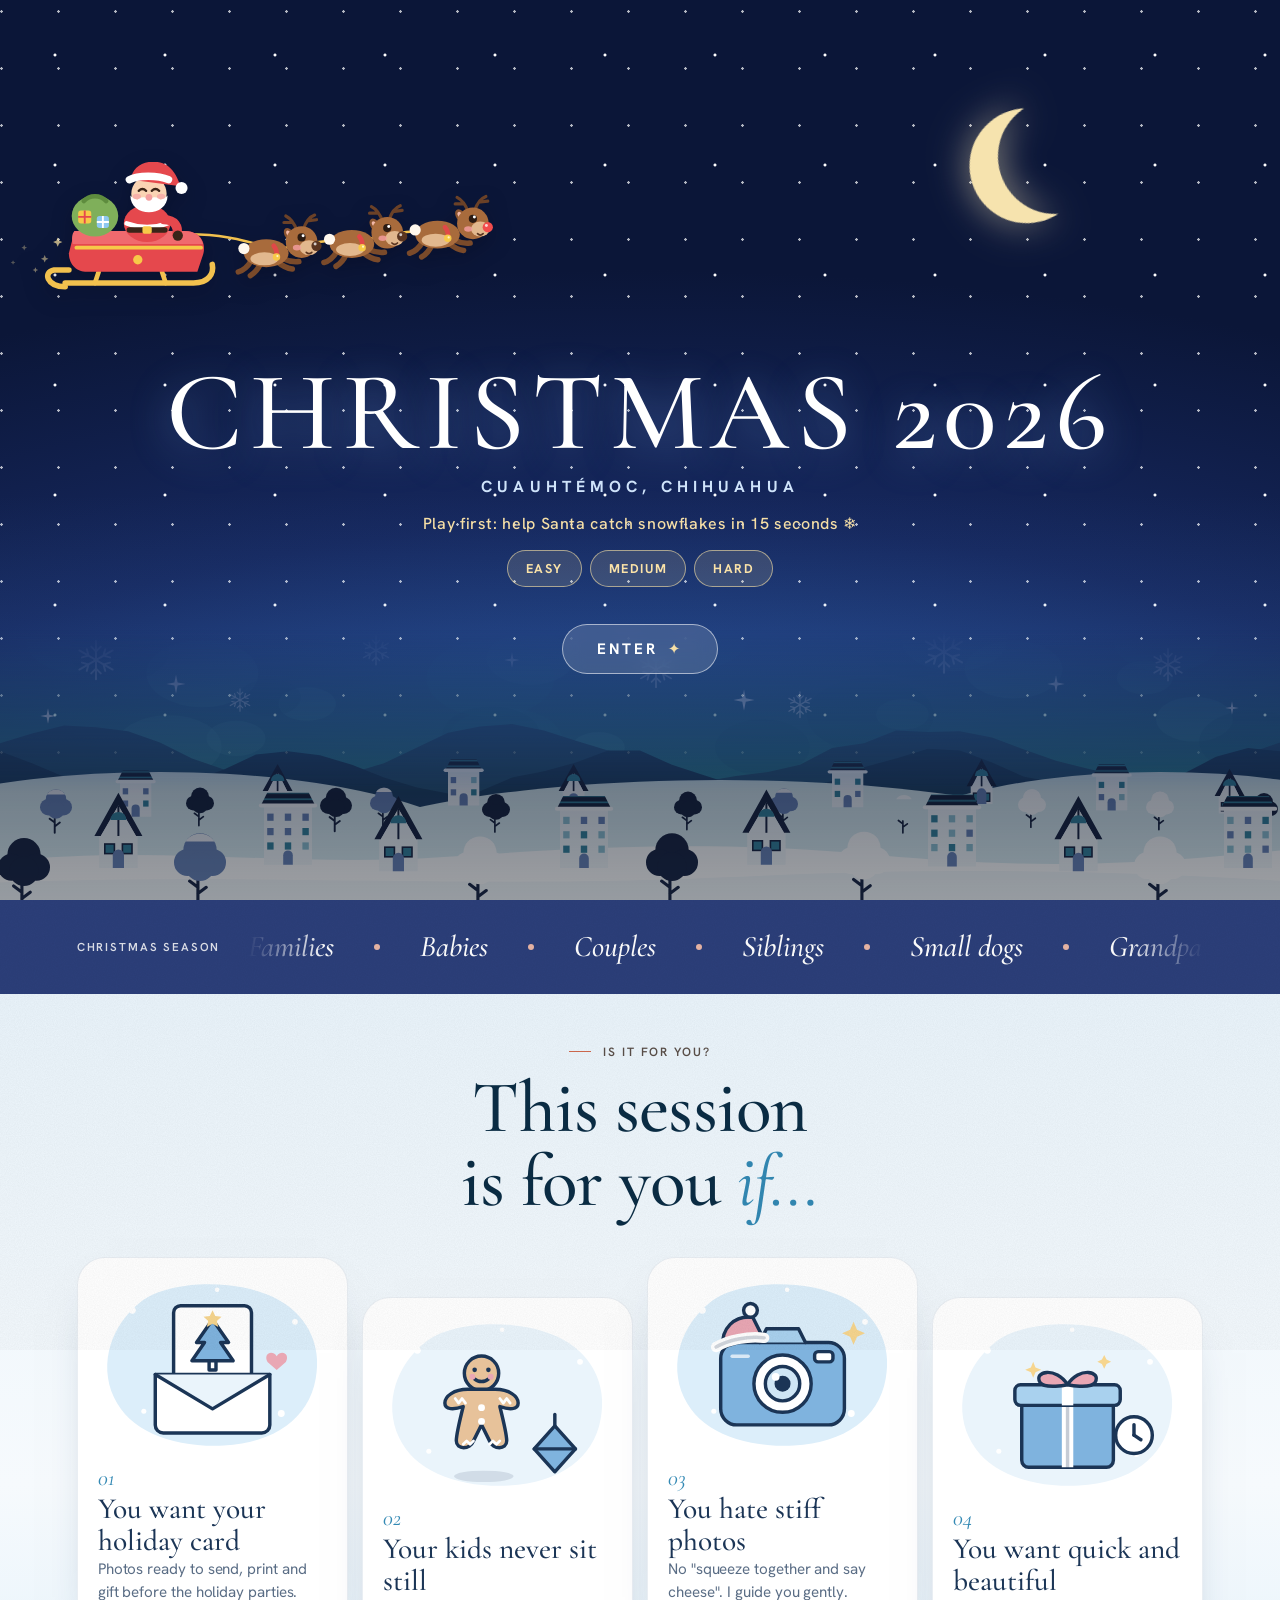
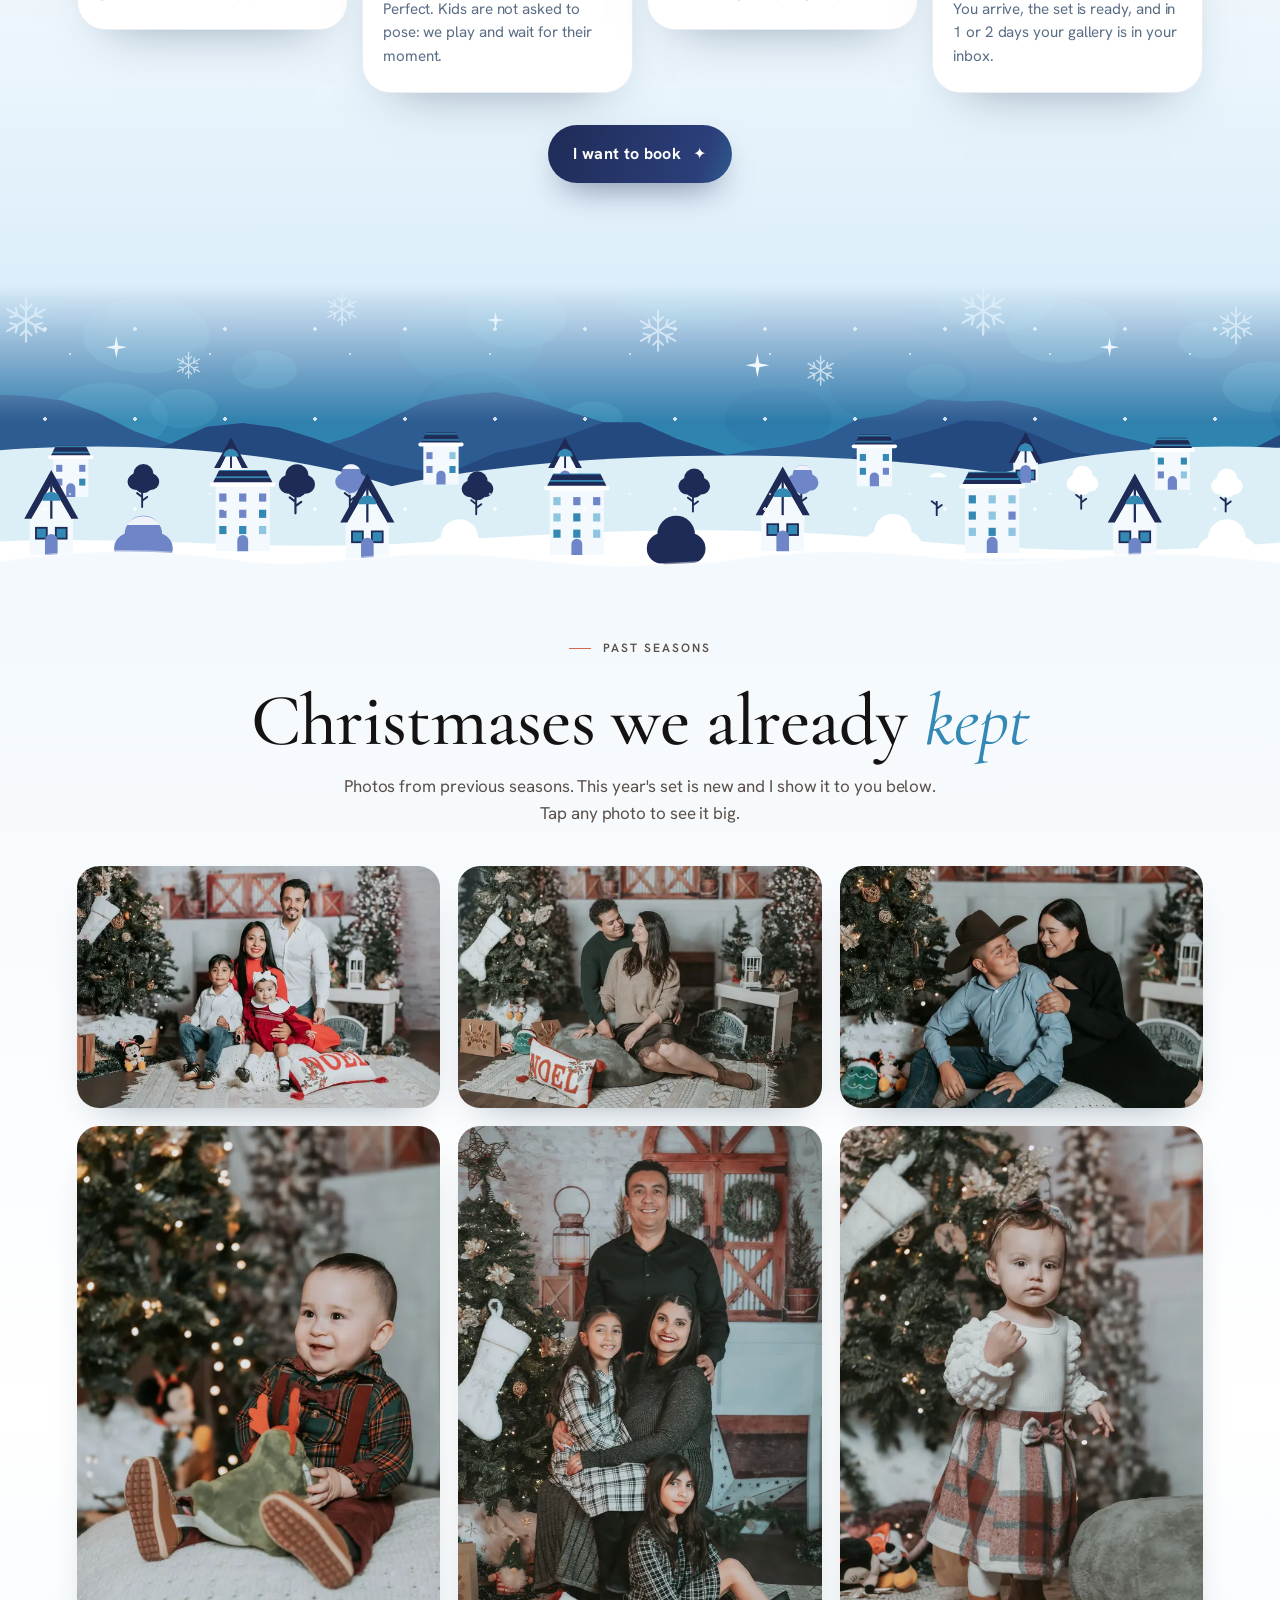
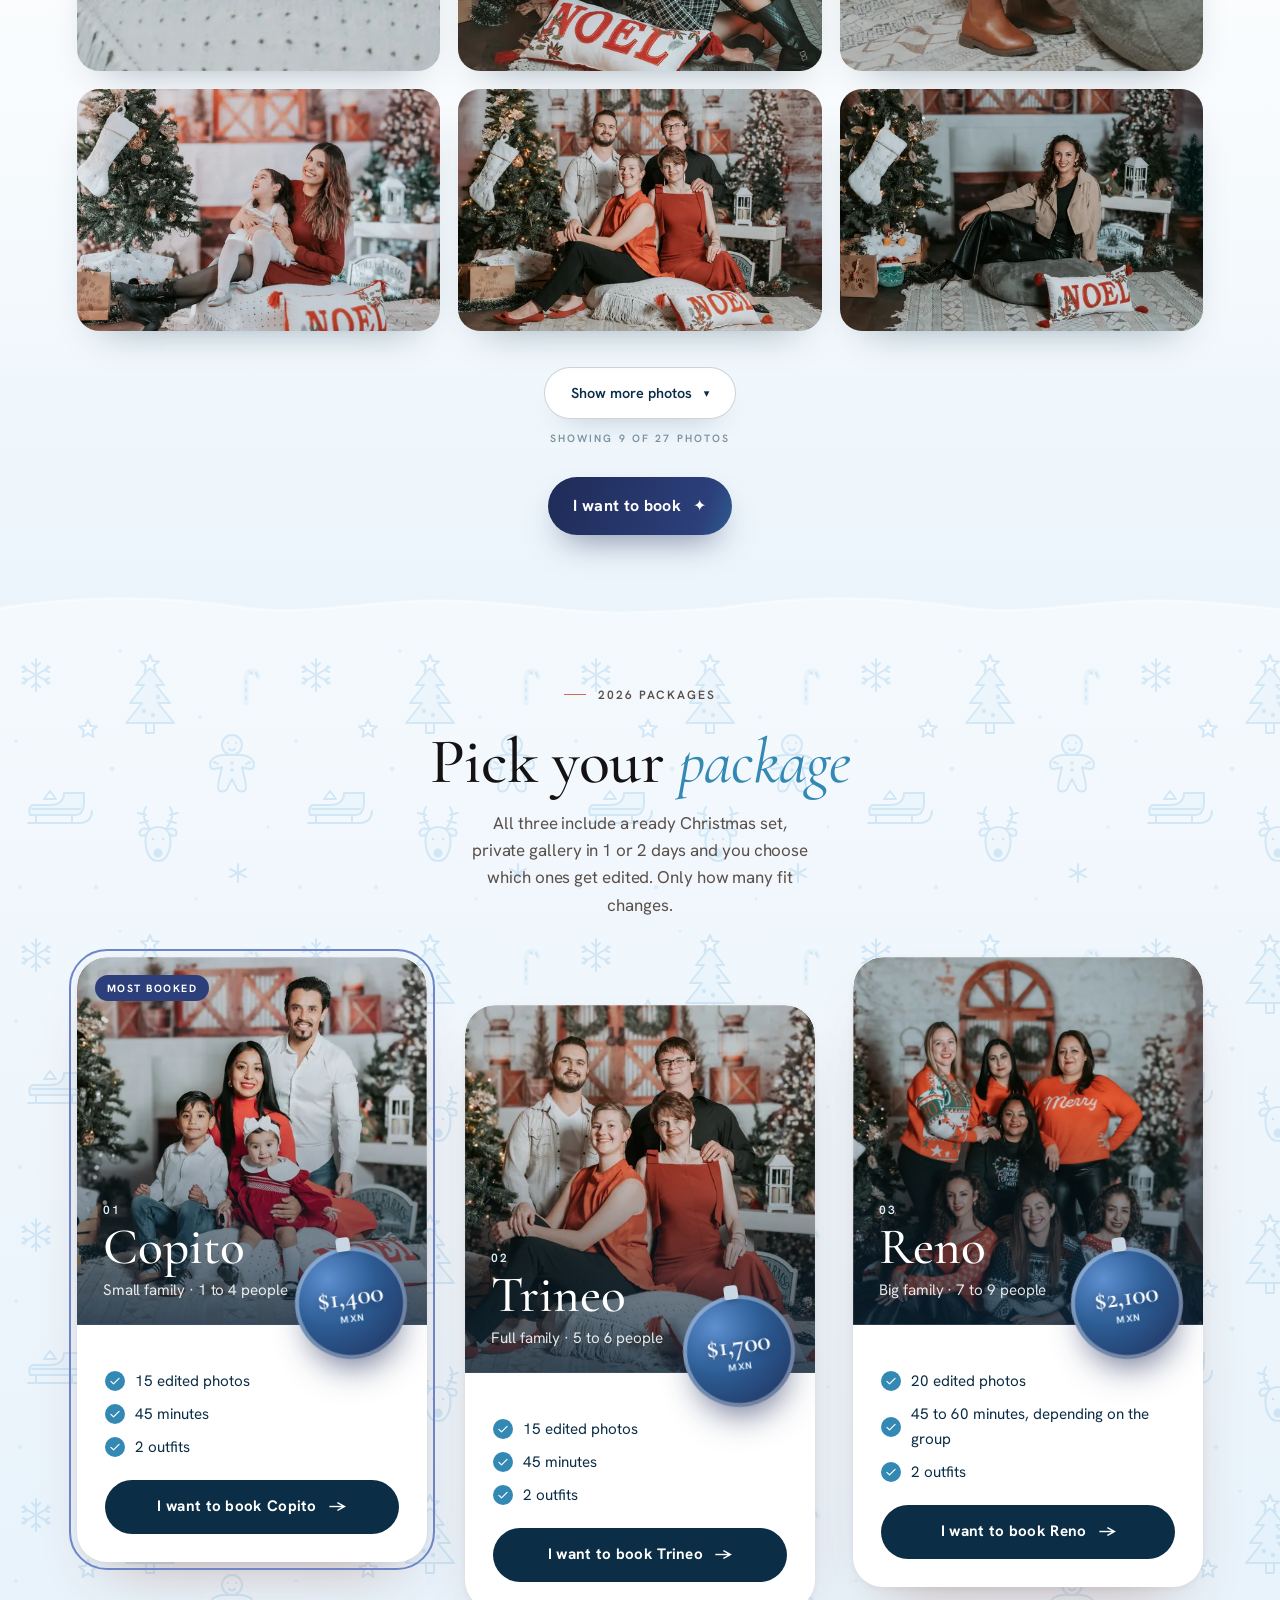
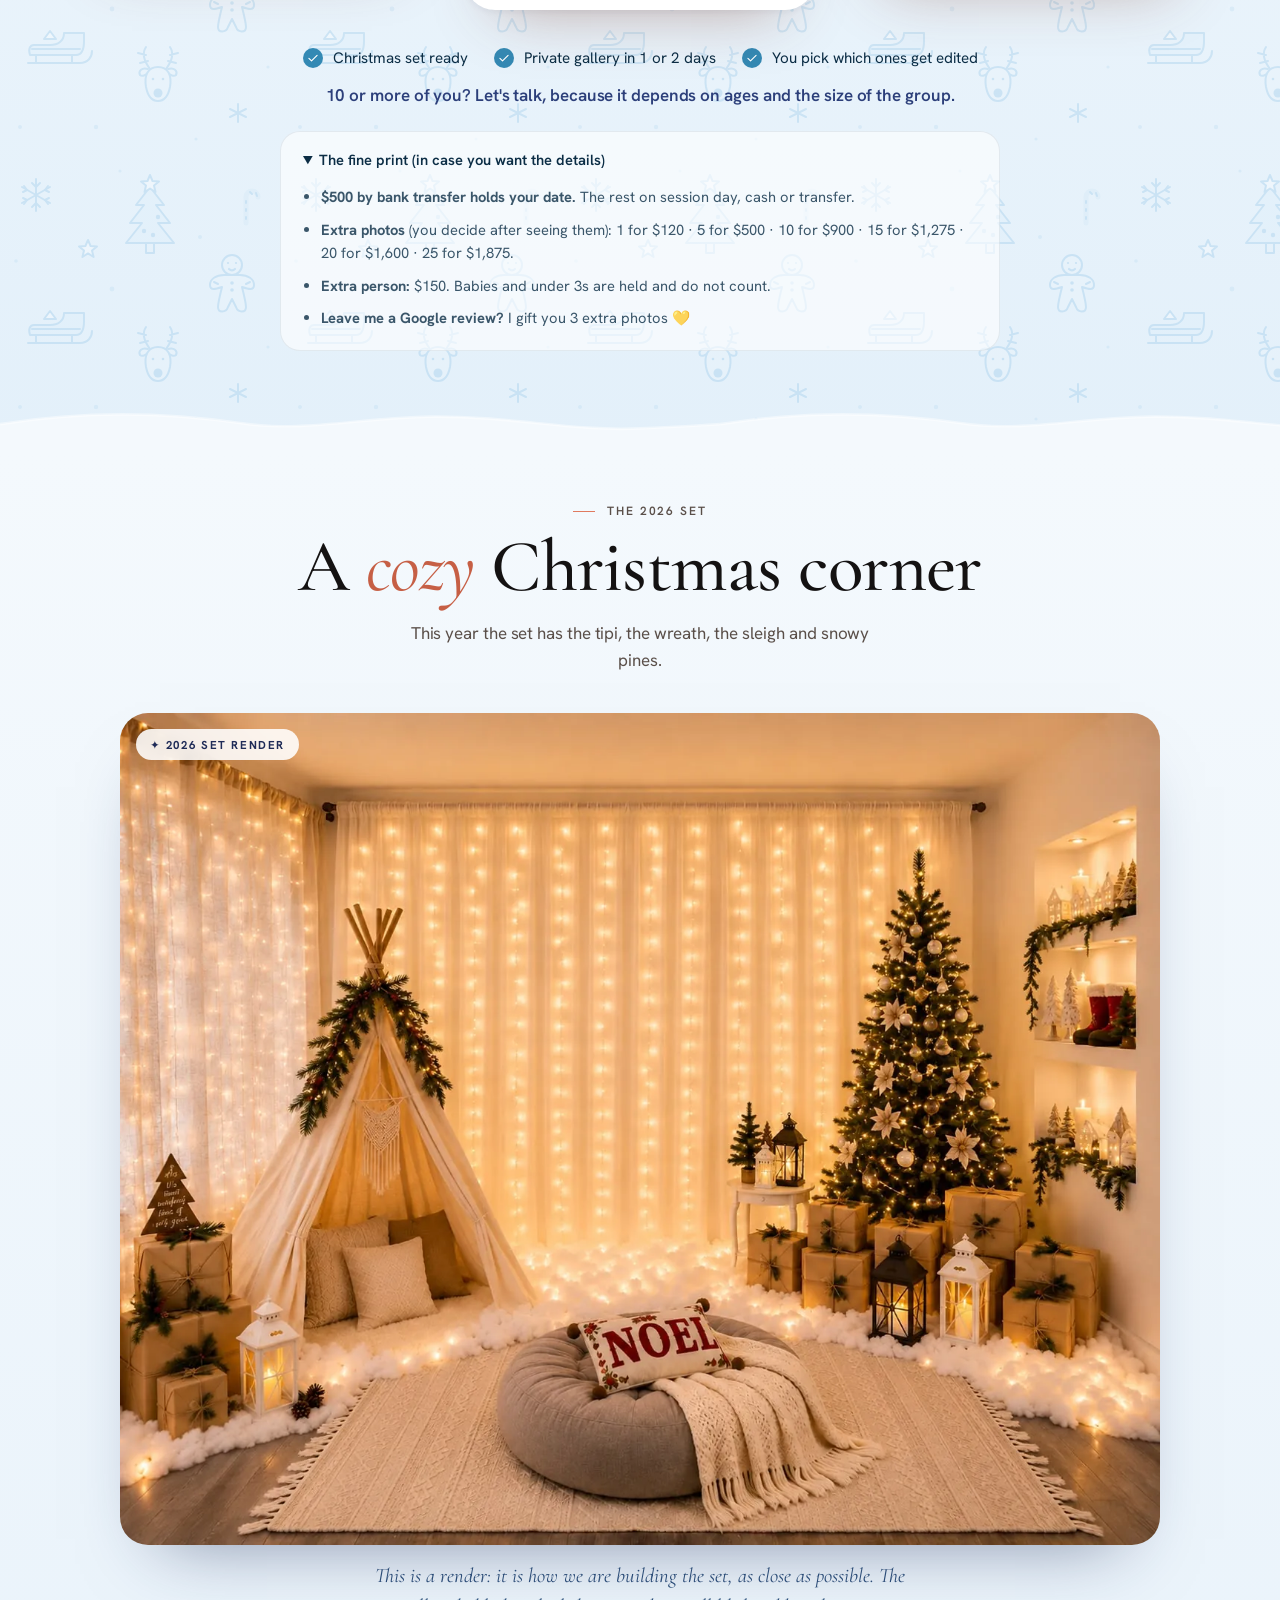
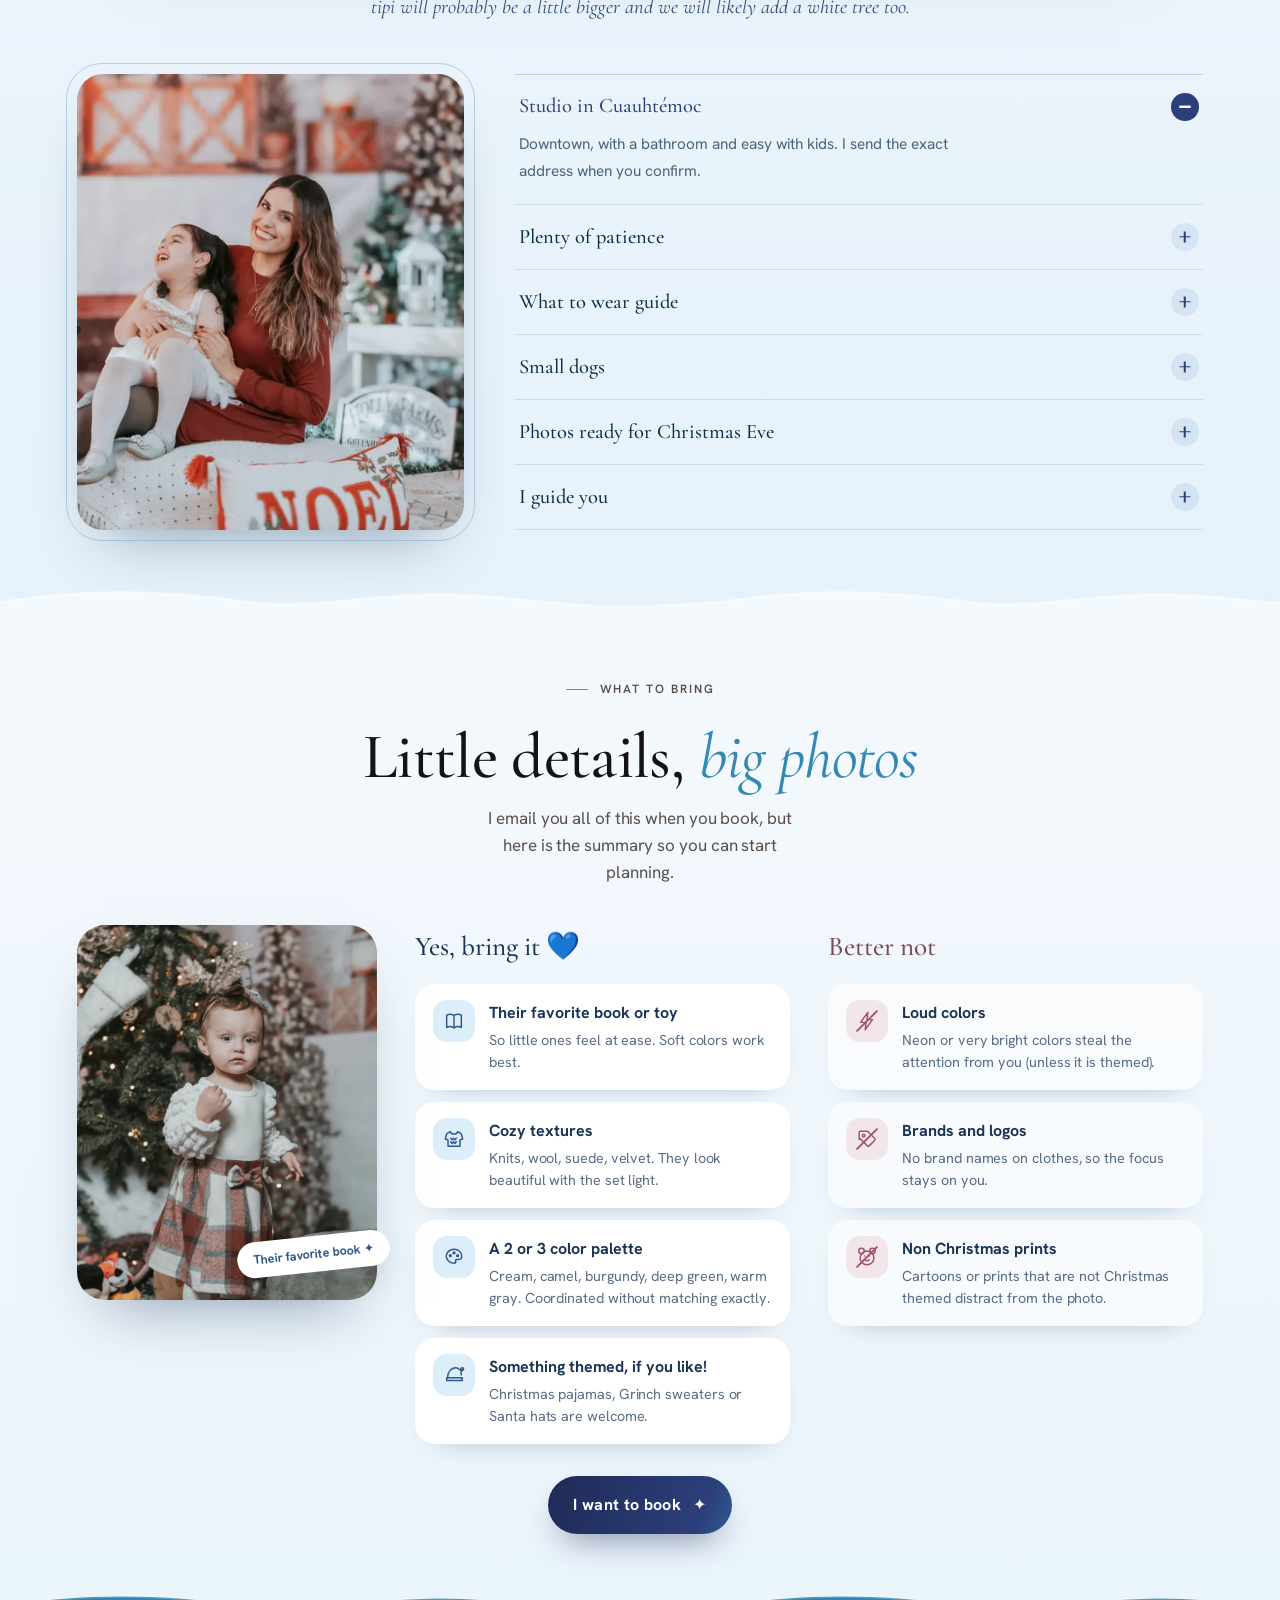
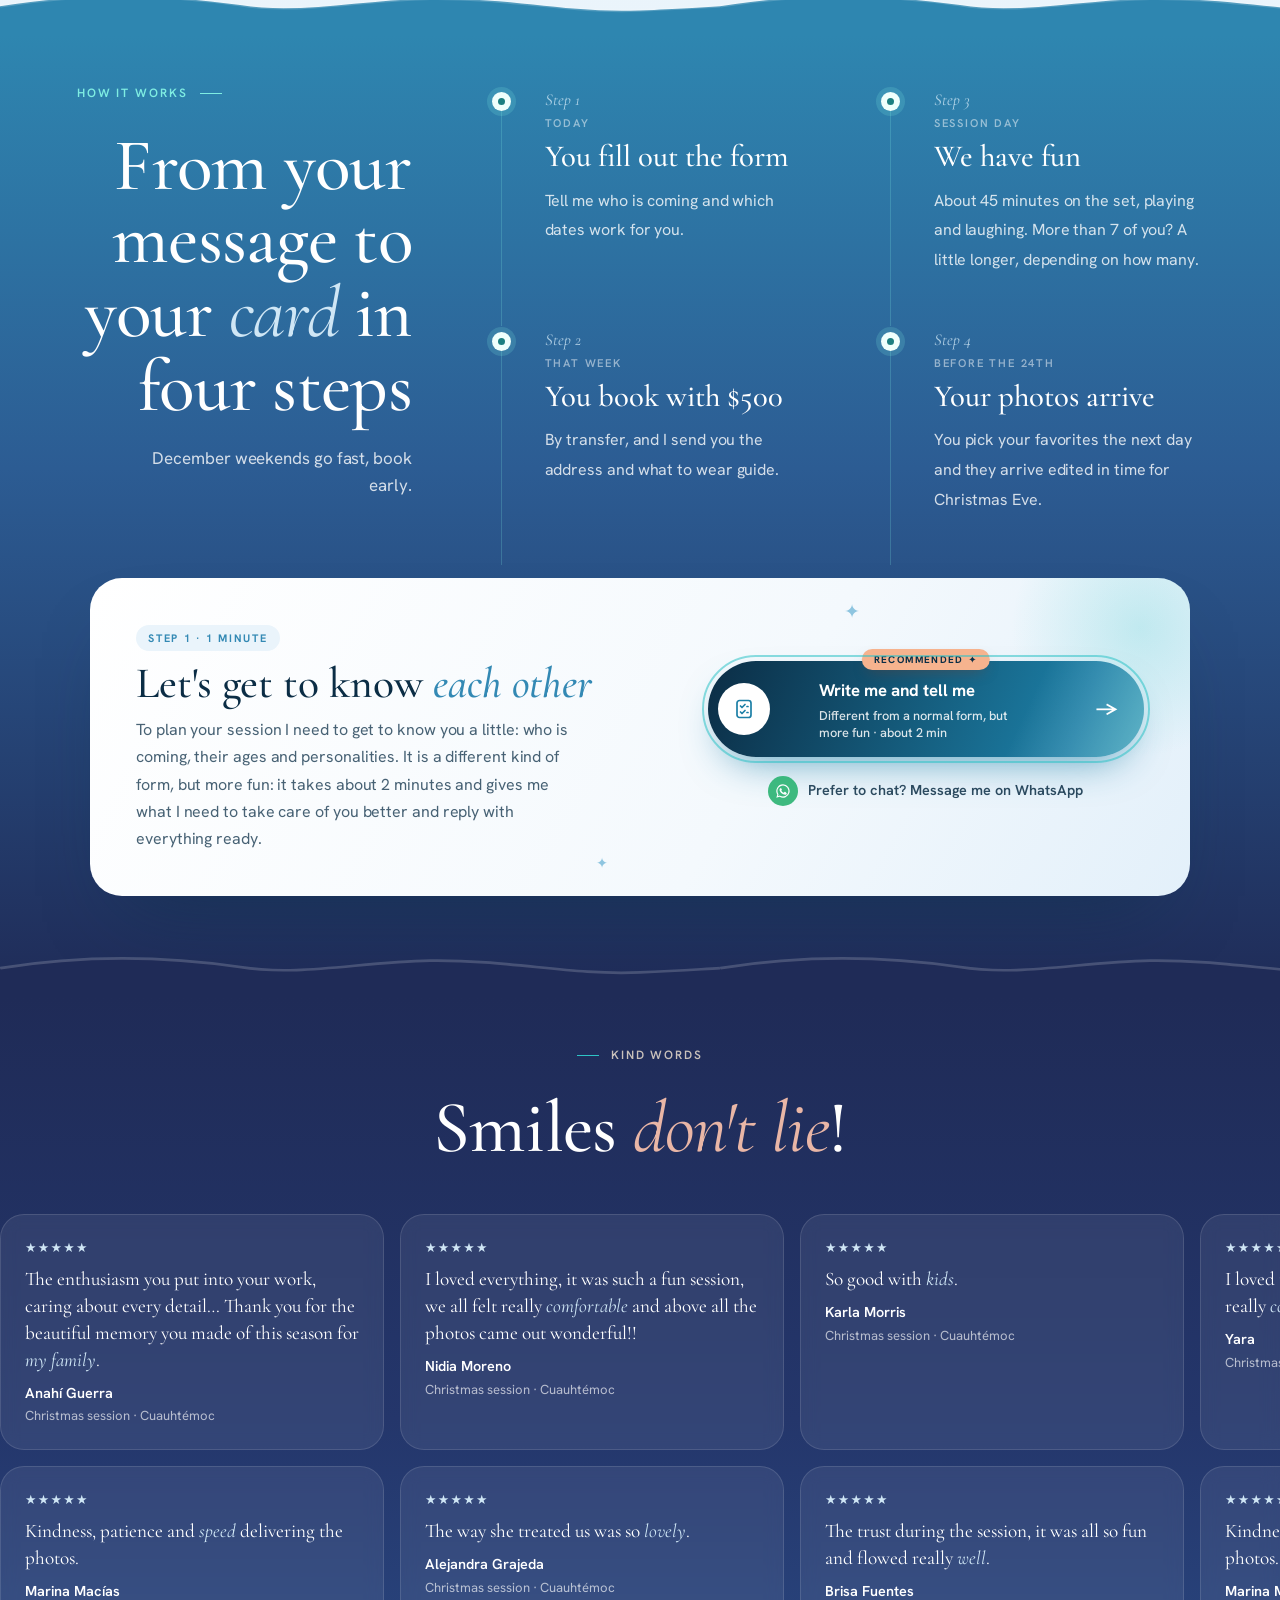
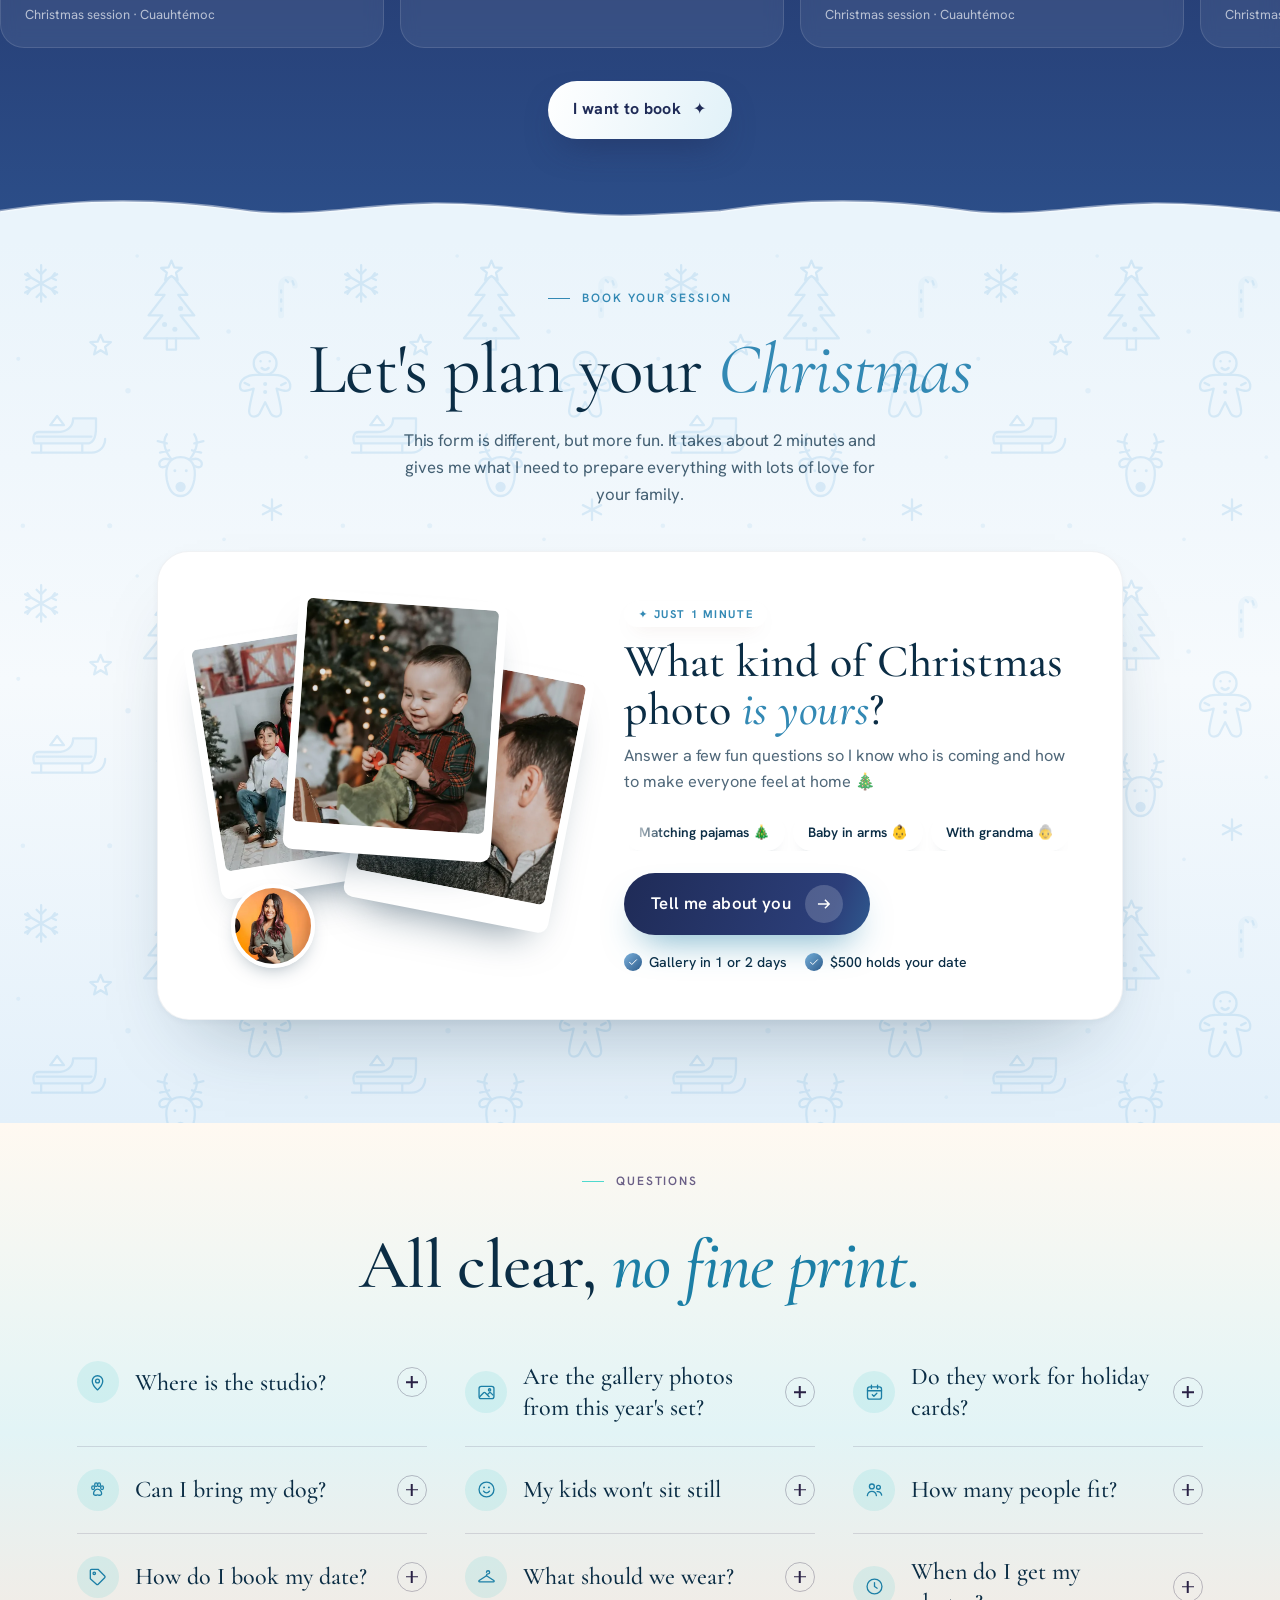
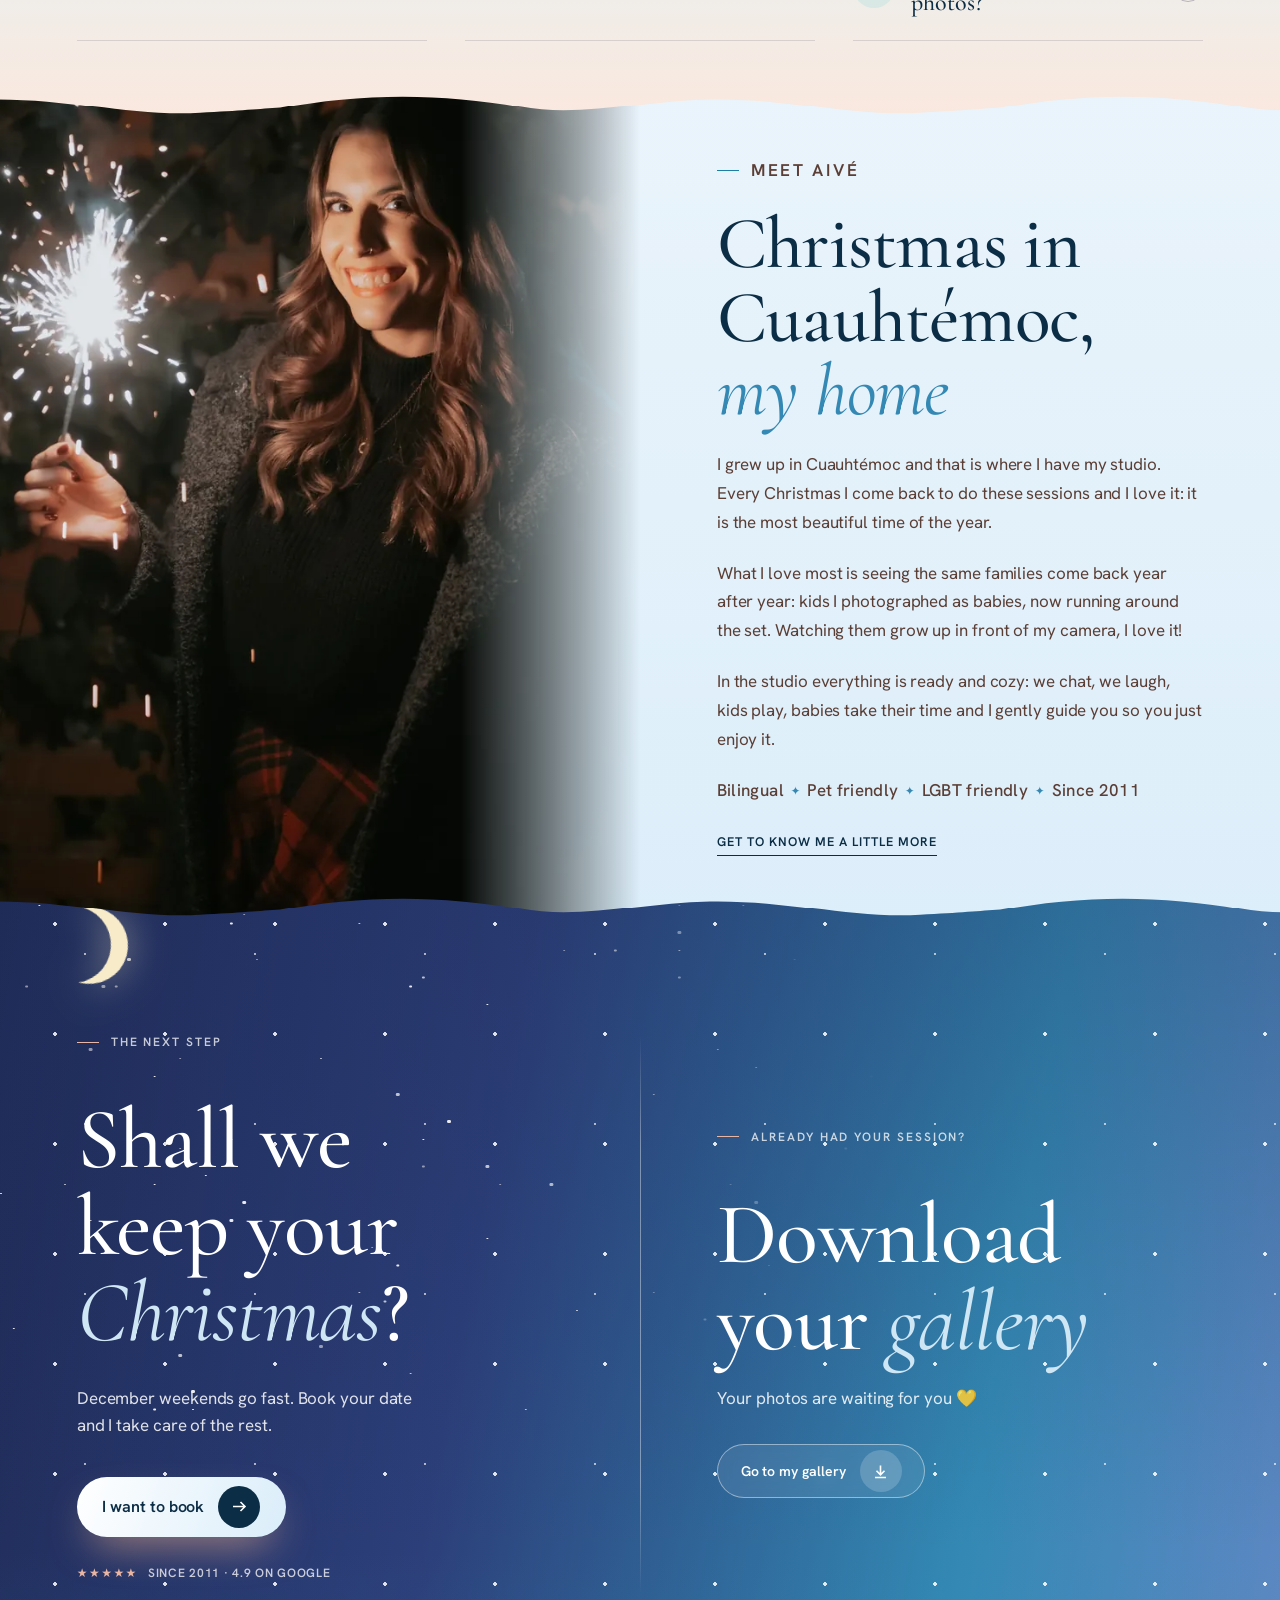
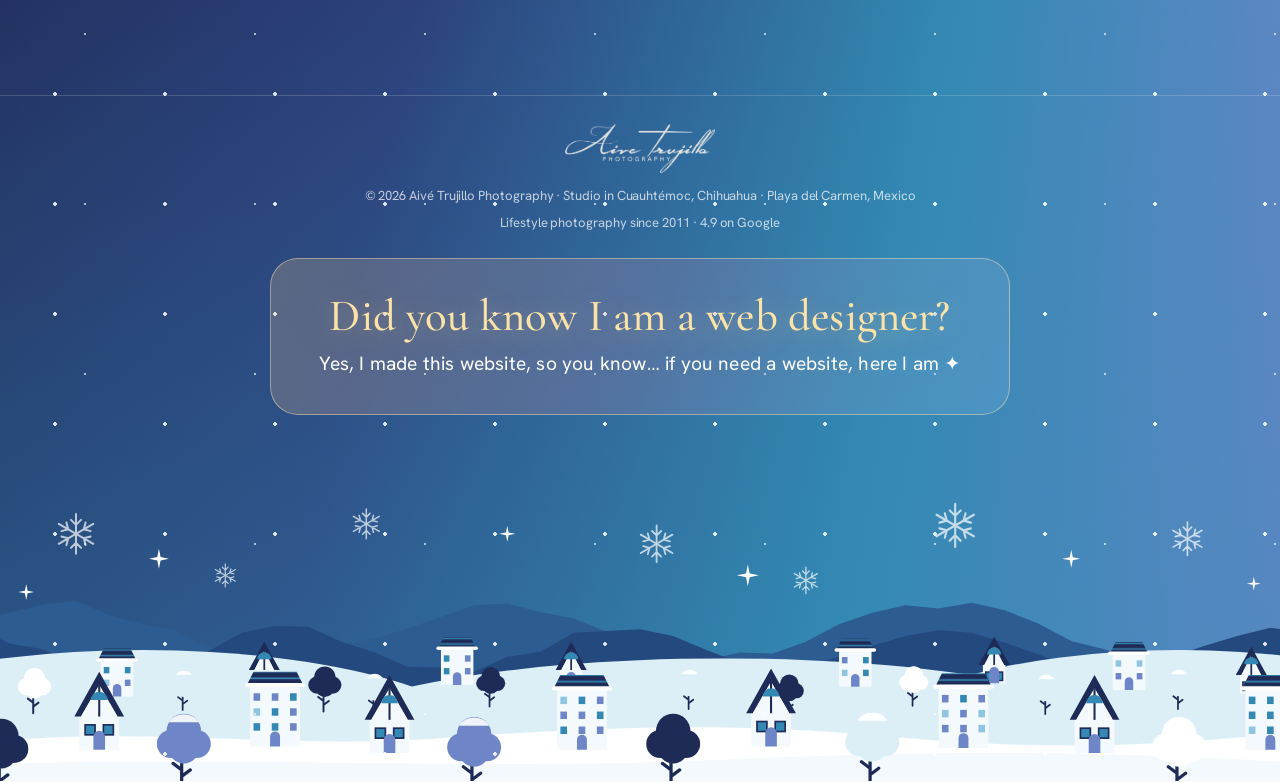
==== commit 9335e150: "Add files via upload" ====
--- a/en.html
+++ b/en.html
@@ -53,7 +53,7 @@
 
 <script type="application/ld+json">{"@context": "https://schema.org", "@type": "ProfessionalService", "@id": "https://aivetrujillo.com/#business", "name": "Aive Trujillo Photography", "url": "https://aivetrujillo.com/en/christmas-cuauhtemoc/", "image": "https://aivetrujillo.com/img/og-home.jpg", "address": {"@type": "PostalAddress", "addressLocality": "Playa del Carmen", "addressRegion": "Quintana Roo", "addressCountry": "MX"}, "telephone": "+52 984 177 4747", "description": "Christmas studio photos in Cuauhtémoc, Chihuahua. Set ready to go, edited photos and your gallery in 1 or 2 days. Save your December date.", "foundingDate": "2011", "areaServed": [{"@type": "City", "name": "Playa del Carmen"}, {"@type": "City", "name": "Tulum"}, {"@type": "Place", "name": "Riviera Maya"}, {"@type": "City", "name": "Cuauhtémoc, Chihuahua"}], "knowsLanguage": ["en", "es"], "sameAs": ["https://www.instagram.com/aivetrujillophotography", "https://www.facebook.com/aivetrujillophotograph"], "founder": {"@type": "Person", "@id": "https://aivetrujillo.com/#aive", "name": "Aivé Trujillo", "jobTitle": "Lifestyle photographer", "alumniOf": "Bachelor in Documentary Photography"}}</script>
 <script type="application/ld+json">{"@context": "https://schema.org", "@type": "Service", "name": "Christmas in Cuauhtémoc", "serviceType": "Christmas in Cuauhtémoc", "provider": {"@id": "https://aivetrujillo.com/#business"}, "areaServed": ["Cuauhtémoc, Chihuahua"], "url": "https://aivetrujillo.com/en/christmas-cuauhtemoc/", "description": "Christmas studio photos in Cuauhtémoc, Chihuahua. Set ready to go, edited photos and your gallery in 1 or 2 days. Save your December date."}</script><script type="application/ld+json">{"@context": "https://schema.org", "@type": "FAQPage", "mainEntity": [{"@type": "Question", "name": "Where is the studio?", "acceptedAnswer": {"@type": "Answer", "text": "Downtown Ciudad Cuauhtémoc. I send the exact location by WhatsApp with your confirmation. Parking nearby and a bathroom, easy with kids."}}, {"@type": "Question", "name": "Are the gallery photos from this year's set?", "acceptedAnswer": {"@type": "Answer", "text": "They are from previous seasons. The 2026 set is new and I will post real photos as soon as it is built."}}, {"@type": "Question", "name": "Do they work for holiday cards?", "acceptedAnswer": {"@type": "Answer", "text": "Yes! If you want them for cards, book in November or the first week of December so they arrive in time."}}, {"@type": "Question", "name": "Can I bring my dog?", "acceptedAnswer": {"@type": "Answer", "text": "Yes, small dogs. Because of the set size, large breeds can't come."}}, {"@type": "Question", "name": "My kids won't sit still", "acceptedAnswer": {"@type": "Answer", "text": "That's perfect. Kids aren't asked to pose: we play, wait for their moment and if we need to stop for food or a nap, we stop."}}, {"@type": "Question", "name": "How many people fit?", "acceptedAnswer": {"@type": "Answer", "text": "Copito is for 1 to 4 people, Trineo for 5 to 6 and Reno for 7 to 9 (20 photos, $2,100). Babies and under 3s are held. 10 or more? Let's talk, it depends on ages and sizes."}}, {"@type": "Question", "name": "How do I book my date?", "acceptedAnswer": {"@type": "Answer", "text": "With $500 by bank transfer. The rest on session day, cash or transfer."}}, {"@type": "Question", "name": "What should we wear?", "acceptedAnswer": {"@type": "Answer", "text": "Layers and textures: wool, chunky knits, suede. Colors like camel, cream, burgundy, deep green or warm gray, muted rather than bright. I send my guide when you book."}}, {"@type": "Question", "name": "When do I get my photos?", "acceptedAnswer": {"@type": "Answer", "text": "I send you the gallery the same day or the next so you can pick your favorites. Then I hand edit them one by one so you have them by the 24th at the latest, ready for Christmas Eve."}}]}</script>
-<style>.nav--landing .nav-in{display:flex;align-items:center;justify-content:space-between;gap:16px}.nav--landing .nav-right{display:flex;align-items:center;gap:14px;margin-left:auto}.iris-blade{background:linear-gradient(180deg,#8E2433 0%,#6B1A27 60%,#3F0F18 100%)!important}.iris-blade:nth-child(even){background:linear-gradient(180deg,#2E6B4F 0%,#1F4A3A 60%,#10271F 100%)!important}.iris-ring{border:3px solid #E2C27A!important;box-shadow:0 0 0 10px rgba(226,194,122,.18),0 0 60px rgba(255,214,140,.35),inset 0 0 40px rgba(255,214,140,.2)!important}.xl-lights{position:absolute;left:50%;top:50%;width:min(62vmin,460px);aspect-ratio:1;translate:-50% -50%;pointer-events:none;z-index:3}.xl-lights i{position:absolute;left:50%;top:50%;width:12px;height:16px;margin:-8px 0 0 -6px;border-radius:50% 50% 45% 45%;transform:rotate(var(--a)) translateY(calc(min(31vmin,230px) * -1 - 4px));animation:xlBlink 1.5s ease-in-out infinite;animation-delay:var(--d)}.xl-lights i:nth-child(4n+1){background:#FF5A5A;box-shadow:0 0 12px #FF5A5A}.xl-lights i:nth-child(4n+2){background:#FFD45E;box-shadow:0 0 12px #FFD45E}.xl-lights i:nth-child(4n+3){background:#5EE08B;box-shadow:0 0 12px #5EE08B}.xl-lights i:nth-child(4n+4){background:#7FC8FF;box-shadow:0 0 12px #7FC8FF}@keyframes xlBlink{0%,100%{opacity:1;filter:brightness(1.2)}50%{opacity:.35;filter:brightness(.7)}}.xl-snow{position:absolute;inset:0;overflow:hidden;pointer-events:none;z-index:2}.xl-snow b{position:absolute;top:-6%;left:var(--x);color:rgba(255,255,255,.85);font-size:calc(14px * var(--z));font-weight:400;animation:xlFall var(--s) linear infinite;animation-delay:var(--dl)}@keyframes xlFall{to{transform:translateY(112vh) rotate(360deg)}}.iris-place{color:#F3DFA8!important}.loader.xmas{position:fixed;inset:0;z-index:700;background:#0E1F45;overflow:hidden;display:block}.xm-sky{position:absolute;inset:0;background:radial-gradient(120% 80% at 50% 110%,#3E78C2 0%,#244A8F 35%,#16285E 65%,#0B1638 100%)}.xm-stars{position:absolute;inset:0;background-image:radial-gradient(circle,#fff 1.2px,transparent 1.8px),radial-gradient(circle,rgba(255,255,255,.7) 1px,transparent 1.5px);background-size:110px 110px,57px 57px;background-position:0 0,30px 40px;animation:xmTw 3s ease-in-out infinite alternate}@keyframes xmTw{from{opacity:.55}to{opacity:1}}.xm-moon{position:absolute;right:13%;top:11%;width:clamp(70px,9vw,120px);aspect-ratio:1;border-radius:50%;background:transparent;box-shadow:calc(clamp(70px,9vw,120px) * -.26) 0 0 0 #F6E3AE;filter:drop-shadow(0 0 18px rgba(255,236,190,.55));transform:rotate(-18deg)}.xm-santa{position:absolute;left:0;top:18%;width:clamp(300px,40vw,560px);z-index:30;cursor:grab;touch-action:none;outline:none;-webkit-tap-highlight-color:transparent;user-select:none;filter:drop-shadow(0 8px 10px rgba(6,12,34,.45))}.xm-santa:focus,.xm-santa:focus-visible{outline:none!important}.xm-santa.is-drag{cursor:grabbing;animation:none!important}.xm-santa.is-paused{animation:xmWiggle 1.2s ease-in-out infinite}@keyframes xmWiggle{0%,100%{translate:0 0}50%{translate:0 -6px}}.xm-text{position:absolute;left:0;right:0;top:40%;z-index:4;display:grid;justify-items:center;gap:10px;text-align:center;color:#fff}.xm-text b{font-family:var(--serif);font-weight:500;font-size:clamp(2.8rem,9vw,7rem);line-height:.95;letter-spacing:.06em;text-shadow:0 6px 40px rgba(130,180,255,.45)}.xm-text span{font:700 clamp(.8rem,1.4vw,1rem) var(--body);letter-spacing:.32em;text-transform:uppercase;color:#CFE3FA}.xm-village{position:absolute;left:0;right:0;bottom:0;height:clamp(200px,30vh,340px);z-index:5;background-position:center bottom;background-size:cover;background-repeat:no-repeat}.xm-snow{position:absolute;inset:0;z-index:6;pointer-events:none;overflow:hidden}.xm-snow b{position:absolute;top:-6%;left:var(--x);color:rgba(255,255,255,.85);font-size:calc(14px * var(--z));font-weight:400;animation:xlFall var(--s) linear infinite;animation-delay:var(--dl)}.xm-village{-webkit-mask-image:linear-gradient(180deg,transparent 0%,rgba(0,0,0,.55) 28%,#000 60%);mask-image:linear-gradient(180deg,transparent 0%,rgba(0,0,0,.55) 28%,#000 60%);filter:brightness(.72) saturate(.85) hue-rotate(-6deg)}.xm-village::after{content:"";position:absolute;inset:0;background:linear-gradient(180deg,rgba(36,74,143,.55) 0%,rgba(22,40,94,.35) 50%,rgba(14,31,69,.15) 100%);mix-blend-mode:multiply}.xm-sky::after{content:"";position:absolute;left:0;right:0;bottom:0;height:45%;background:linear-gradient(180deg,transparent,rgba(62,120,194,.35))}.xm-hint{margin-top:6px;font:500 clamp(.85rem,1.4vw,1rem) var(--body);letter-spacing:.04em;color:#F6DFA6;animation:xmHint 2.6s ease-in-out infinite}@keyframes xmHint{0%,100%{opacity:.75}50%{opacity:1}}.xm-go{margin-top:clamp(18px,3vh,30px);display:inline-flex;align-items:center;gap:10px;padding:14px 34px;border:1px solid rgba(255,255,255,.55);border-radius:999px;background:rgba(255,255,255,.14);-webkit-backdrop-filter:blur(10px);backdrop-filter:blur(10px);color:#fff;font:700 .95rem var(--body);letter-spacing:.2em;text-transform:uppercase;cursor:pointer;transition:background-color .35s,color .35s,transform .35s;animation:xmPulse 2.4s ease-in-out infinite}.xm-go:hover,.xm-go:focus-visible{background:#fff;color:#16285E;transform:translateY(-2px)}.xm-go i{font-style:normal;color:#F6DFA6}.xm-go:hover i{color:#C9A46A}@keyframes xmPulse{0%,100%{box-shadow:0 0 0 0 rgba(255,255,255,.35)}50%{box-shadow:0 0 0 14px rgba(255,255,255,0)}}.xm-text{pointer-events:auto}.nav--landing.is-solid{background:rgba(255,255,255,.86)!important;color:#1F2B57!important;box-shadow:0 12px 30px -22px rgba(31,43,87,.45)}.nav--landing.is-solid .lang a{color:#1F2B57!important}.xm-game{display:flex;gap:8px;justify-content:center;flex-wrap:wrap;margin-top:6px}.xm-game[hidden]{display:none}.xm-game button,.xm-end-btns button{padding:9px 18px;border-radius:999px;border:1px solid rgba(246,223,166,.6);background:rgba(246,223,166,.14);color:#FBE3A8;font:700 .8rem var(--body);letter-spacing:.12em;text-transform:uppercase;cursor:pointer;transition:background-color .3s,color .3s,transform .3s}.xm-game button:hover,.xm-end-btns button:hover{background:#FBE3A8;color:#16285E;transform:translateY(-2px)}.xm-field{position:absolute;inset:0;z-index:25;pointer-events:none;overflow:hidden}.xm-flake{position:absolute;top:0;color:#fff;text-shadow:0 0 10px rgba(180,220,255,.9);line-height:1;will-change:transform}.xm-hud{position:absolute;top:18px;left:50%;translate:-50% 0;z-index:40;display:flex;gap:18px;padding:10px 22px;border-radius:999px;background:rgba(255,255,255,.14);backdrop-filter:blur(8px);color:#fff;font:700 1.1rem var(--body)}.xm-hud[hidden],.xm-end[hidden]{display:none}.xm-hud b{display:inline-block;color:#FBE3A8;min-width:1.6em;text-align:center}.xm-end{position:absolute;left:50%;top:50%;translate:-50% -50%;z-index:45;display:grid;justify-items:center;gap:10px;padding:clamp(24px,4vw,40px) clamp(24px,5vw,56px);border-radius:28px;background:rgba(14,31,69,.82);backdrop-filter:blur(10px);border:1px solid rgba(246,223,166,.4);color:#fff;text-align:center;width:min(92vw,520px)}.xm-end p{margin:0;font-family:var(--serif);font-size:clamp(1.8rem,4vw,2.6rem);line-height:1.1}.xm-end p b{color:#FBE3A8}.xm-end small{color:#CFE3FA;font-size:.95rem}.xm-end-btns{display:flex;gap:8px;flex-wrap:wrap;justify-content:center;margin-top:8px}.xm-end-go{background:#fff!important;color:#16285E!important}.loader.xmas.is-playing .xm-text{opacity:0;pointer-events:none;transition:opacity .4s}.loader.xmas.is-playing .xm-santa{cursor:none}body.playa .bluehour{padding-bottom:0!important;min-height:0!important}.lp-foot{position:relative;z-index:6;display:grid;justify-items:center;gap:6px;margin-top:clamp(60px,8vw,110px);padding:28px 16px 34px;border-top:1px solid rgba(255,255,255,.16);text-align:center;color:rgba(255,255,255,.72);font-size:.82rem;letter-spacing:.04em;pointer-events:none;user-select:none}.lp-foot img{width:150px;height:auto;opacity:.9;margin-bottom:6px}.lp-foot p{margin:0}.lp-wd{position:relative;display:grid;justify-items:center;gap:8px;margin-top:18px!important;padding:clamp(22px,3vw,34px) clamp(22px,4vw,48px);border-radius:28px;max-width:860px;overflow:hidden;background:linear-gradient(120deg,rgba(255,214,140,.22),rgba(240,140,170,.18),rgba(120,190,240,.22));border:1px solid rgba(255,230,180,.45);color:#fff;font-size:clamp(1rem,1.5vw,1.2rem);letter-spacing:.01em;animation:wdGlow 3s ease-in-out infinite}.lp-wd::before{content:"";position:absolute;inset:0;background:linear-gradient(110deg,transparent 30%,rgba(255,255,255,.22) 50%,transparent 70%);transform:translateX(-100%);animation:wdShine 4s ease-in-out infinite}.lp-wd b{display:block;font-family:var(--serif);font-weight:500;font-size:clamp(1.8rem,3.6vw,2.8rem);line-height:1.05;color:#FBE3A8;text-shadow:0 4px 24px rgba(255,214,140,.35)}@media (max-width:560px){.nav--landing .lang{font-size:.8rem}.nav--landing .brand img{max-width:120px;height:auto}.nav--landing .btn{padding:10px 16px;font-size:.85rem}}</style></head>
+<style>.nav--landing .nav-in{display:flex;align-items:center;justify-content:space-between;gap:16px}.nav--landing .nav-right{display:flex;align-items:center;gap:14px;margin-left:auto}.iris-blade{background:linear-gradient(180deg,#8E2433 0%,#6B1A27 60%,#3F0F18 100%)!important}.iris-blade:nth-child(even){background:linear-gradient(180deg,#2E6B4F 0%,#1F4A3A 60%,#10271F 100%)!important}.iris-ring{border:3px solid #E2C27A!important;box-shadow:0 0 0 10px rgba(226,194,122,.18),0 0 60px rgba(255,214,140,.35),inset 0 0 40px rgba(255,214,140,.2)!important}.xl-lights{position:absolute;left:50%;top:50%;width:min(62vmin,460px);aspect-ratio:1;translate:-50% -50%;pointer-events:none;z-index:3}.xl-lights i{position:absolute;left:50%;top:50%;width:12px;height:16px;margin:-8px 0 0 -6px;border-radius:50% 50% 45% 45%;transform:rotate(var(--a)) translateY(calc(min(31vmin,230px) * -1 - 4px));animation:xlBlink 1.5s ease-in-out infinite;animation-delay:var(--d)}.xl-lights i:nth-child(4n+1){background:#FF5A5A;box-shadow:0 0 12px #FF5A5A}.xl-lights i:nth-child(4n+2){background:#FFD45E;box-shadow:0 0 12px #FFD45E}.xl-lights i:nth-child(4n+3){background:#5EE08B;box-shadow:0 0 12px #5EE08B}.xl-lights i:nth-child(4n+4){background:#7FC8FF;box-shadow:0 0 12px #7FC8FF}@keyframes xlBlink{0%,100%{opacity:1;filter:brightness(1.2)}50%{opacity:.35;filter:brightness(.7)}}.xl-snow{position:absolute;inset:0;overflow:hidden;pointer-events:none;z-index:2}.xl-snow b{position:absolute;top:-6%;left:var(--x);color:rgba(255,255,255,.85);font-size:calc(14px * var(--z));font-weight:400;animation:xlFall var(--s) linear infinite;animation-delay:var(--dl)}@keyframes xlFall{to{transform:translateY(112vh) rotate(360deg)}}.iris-place{color:#F3DFA8!important}.loader.xmas{position:fixed;inset:0;z-index:700;background:#0E1F45;overflow:hidden;display:block}.xm-sky{position:absolute;inset:0;background:radial-gradient(120% 80% at 50% 110%,#3E78C2 0%,#244A8F 35%,#16285E 65%,#0B1638 100%)}.xm-stars{position:absolute;inset:0;background-image:radial-gradient(circle,#fff 1.2px,transparent 1.8px),radial-gradient(circle,rgba(255,255,255,.7) 1px,transparent 1.5px);background-size:110px 110px,57px 57px;background-position:0 0,30px 40px;animation:xmTw 3s ease-in-out infinite alternate}@keyframes xmTw{from{opacity:.55}to{opacity:1}}.xm-moon{position:absolute;right:13%;top:11%;width:clamp(70px,9vw,120px);aspect-ratio:1;border-radius:50%;background:transparent;box-shadow:calc(clamp(70px,9vw,120px) * -.26) 0 0 0 #F6E3AE;filter:drop-shadow(0 0 18px rgba(255,236,190,.55));transform:rotate(-18deg)}.xm-santa{position:absolute;left:0;top:18%;width:clamp(300px,40vw,560px);z-index:30;cursor:grab;touch-action:none;outline:none;-webkit-tap-highlight-color:transparent;user-select:none;filter:drop-shadow(0 8px 10px rgba(6,12,34,.45))}.xm-santa:focus,.xm-santa:focus-visible{outline:none!important}.xm-santa.is-drag{cursor:grabbing;animation:none!important}.xm-santa.is-paused{animation:xmWiggle 1.2s ease-in-out infinite}@keyframes xmWiggle{0%,100%{translate:0 0}50%{translate:0 -6px}}.xm-text{position:absolute;left:0;right:0;top:40%;z-index:4;display:grid;justify-items:center;gap:10px;text-align:center;color:#fff}.xm-text b{font-family:var(--serif);font-weight:500;font-size:clamp(2.8rem,9vw,7rem);line-height:.95;letter-spacing:.06em;text-shadow:0 6px 40px rgba(130,180,255,.45)}.xm-text span{font:700 clamp(.8rem,1.4vw,1rem) var(--body);letter-spacing:.32em;text-transform:uppercase;color:#CFE3FA}.xm-village{position:absolute;left:0;right:0;bottom:0;height:clamp(200px,30vh,340px);z-index:5;background-position:center bottom;background-size:cover;background-repeat:no-repeat}.xm-snow{position:absolute;inset:0;z-index:6;pointer-events:none;overflow:hidden}.xm-snow b{position:absolute;top:-6%;left:var(--x);color:rgba(255,255,255,.85);font-size:calc(14px * var(--z));font-weight:400;animation:xlFall var(--s) linear infinite;animation-delay:var(--dl)}.xm-village{-webkit-mask-image:linear-gradient(180deg,transparent 0%,rgba(0,0,0,.55) 28%,#000 60%);mask-image:linear-gradient(180deg,transparent 0%,rgba(0,0,0,.55) 28%,#000 60%);filter:brightness(.72) saturate(.85) hue-rotate(-6deg)}.xm-village::after{content:"";position:absolute;inset:0;background:linear-gradient(180deg,rgba(36,74,143,.55) 0%,rgba(22,40,94,.35) 50%,rgba(14,31,69,.15) 100%);mix-blend-mode:multiply}.xm-sky::after{content:"";position:absolute;left:0;right:0;bottom:0;height:45%;background:linear-gradient(180deg,transparent,rgba(62,120,194,.35))}.xm-hint{margin-top:6px;font:500 clamp(.85rem,1.4vw,1rem) var(--body);letter-spacing:.04em;color:#F6DFA6;animation:xmHint 2.6s ease-in-out infinite}@keyframes xmHint{0%,100%{opacity:.75}50%{opacity:1}}.xm-go{margin-top:clamp(18px,3vh,30px);display:inline-flex;align-items:center;gap:10px;padding:14px 34px;border:1px solid rgba(255,255,255,.55);border-radius:999px;background:rgba(255,255,255,.14);-webkit-backdrop-filter:blur(10px);backdrop-filter:blur(10px);color:#fff;font:700 .95rem var(--body);letter-spacing:.2em;text-transform:uppercase;cursor:pointer;transition:background-color .35s,color .35s,transform .35s;animation:xmPulse 2.4s ease-in-out infinite}.xm-go:hover,.xm-go:focus-visible{background:#fff;color:#16285E;transform:translateY(-2px)}.xm-go i{font-style:normal;color:#F6DFA6}.xm-go:hover i{color:#C9A46A}@keyframes xmPulse{0%,100%{box-shadow:0 0 0 0 rgba(255,255,255,.35)}50%{box-shadow:0 0 0 14px rgba(255,255,255,0)}}.xm-text{pointer-events:auto}.nav--landing.is-solid{background:linear-gradient(90deg,rgba(22,40,94,.94),rgba(44,92,147,.92))!important;color:#fff!important;box-shadow:0 12px 30px -18px rgba(10,20,50,.6)}.nav--landing.is-solid .lang a{color:rgba(255,255,255,.75)!important}.nav--landing.is-solid .lang a[aria-current="true"]{color:#fff!important}.nav--landing.is-solid .brand .logo-l{opacity:1!important}.nav--landing.is-solid .brand .logo-d{opacity:0!important}.nav--landing.is-solid .btn{color:#16285E!important;background:#fff!important;border-color:#fff!important}.nav--landing.is-solid .btn:hover{background:#FBE3A8!important;border-color:#FBE3A8!important}.xm-game{display:flex;gap:8px;justify-content:center;flex-wrap:wrap;margin-top:6px}.xm-game[hidden]{display:none}.xm-game button,.xm-end-btns button{padding:9px 18px;border-radius:999px;border:1px solid rgba(246,223,166,.6);background:rgba(246,223,166,.14);color:#FBE3A8;font:700 .8rem var(--body);letter-spacing:.12em;text-transform:uppercase;cursor:pointer;transition:background-color .3s,color .3s,transform .3s}.xm-game button:hover,.xm-end-btns button:hover{background:#FBE3A8;color:#16285E;transform:translateY(-2px)}.xm-field{position:absolute;inset:0;z-index:25;pointer-events:none;overflow:hidden}.xm-flake{position:absolute;top:0;color:#fff;text-shadow:0 0 10px rgba(180,220,255,.9);line-height:1;will-change:transform}.xm-hud{position:absolute;top:18px;left:50%;translate:-50% 0;z-index:40;display:flex;gap:18px;padding:10px 22px;border-radius:999px;background:rgba(255,255,255,.14);backdrop-filter:blur(8px);color:#fff;font:700 1.1rem var(--body)}.xm-hud[hidden],.xm-end[hidden]{display:none}.xm-hud b{display:inline-block;color:#FBE3A8;min-width:1.6em;text-align:center}.xm-end{position:absolute;left:50%;top:50%;translate:-50% -50%;z-index:45;display:grid;justify-items:center;gap:10px;padding:clamp(24px,4vw,40px) clamp(24px,5vw,56px);border-radius:28px;background:rgba(14,31,69,.82);backdrop-filter:blur(10px);border:1px solid rgba(246,223,166,.4);color:#fff;text-align:center;width:min(92vw,520px)}.xm-end p{margin:0;font-family:var(--serif);font-size:clamp(1.8rem,4vw,2.6rem);line-height:1.1}.xm-end p b{color:#FBE3A8}.xm-end small{color:#CFE3FA;font-size:.95rem}.xm-end-btns{display:flex;gap:8px;flex-wrap:wrap;justify-content:center;margin-top:8px}.xm-end-go{background:#fff!important;color:#16285E!important}.loader.xmas.is-playing .xm-text{opacity:0;pointer-events:none;transition:opacity .4s}.loader.xmas.is-playing .xm-santa{cursor:none}.xm-text{z-index:12!important}.xm-village,.xm-snow,.xm-sky{pointer-events:none}.loader.xmas{touch-action:none;-webkit-user-select:none;user-select:none}body.playa .bluehour{padding-bottom:0!important;min-height:0!important}.lp-foot{position:relative;z-index:6;display:grid;justify-items:center;gap:6px;margin-top:clamp(60px,8vw,110px);padding:28px 16px 34px;border-top:1px solid rgba(255,255,255,.16);text-align:center;color:rgba(255,255,255,.72);font-size:.82rem;letter-spacing:.04em;pointer-events:none;user-select:none}.lp-foot img{width:150px;height:auto;opacity:.9;margin-bottom:6px}.lp-foot p{margin:0}.lp-wd{position:relative;display:grid;justify-items:center;gap:8px;margin-top:18px!important;padding:clamp(22px,3vw,34px) clamp(22px,4vw,48px);border-radius:28px;max-width:860px;overflow:hidden;background:linear-gradient(120deg,rgba(255,214,140,.22),rgba(240,140,170,.18),rgba(120,190,240,.22));border:1px solid rgba(255,230,180,.45);color:#fff;font-size:clamp(1rem,1.5vw,1.2rem);letter-spacing:.01em;animation:wdGlow 3s ease-in-out infinite}.lp-wd::before{content:"";position:absolute;inset:0;background:linear-gradient(110deg,transparent 30%,rgba(255,255,255,.22) 50%,transparent 70%);transform:translateX(-100%);animation:wdShine 4s ease-in-out infinite}.lp-wd b{display:block;font-family:var(--serif);font-weight:500;font-size:clamp(1.8rem,3.6vw,2.8rem);line-height:1.05;color:#FBE3A8;text-shadow:0 4px 24px rgba(255,214,140,.35)}@media (max-width:560px){.nav--landing .lang{font-size:.8rem}.nav--landing .brand img{max-width:120px;height:auto}.nav--landing .btn{padding:10px 16px;font-size:.85rem}}</style></head>
 <body class="playa page-navidad theme-xmas">
 <a class="skip" href="#main">Skip to content</a>
 
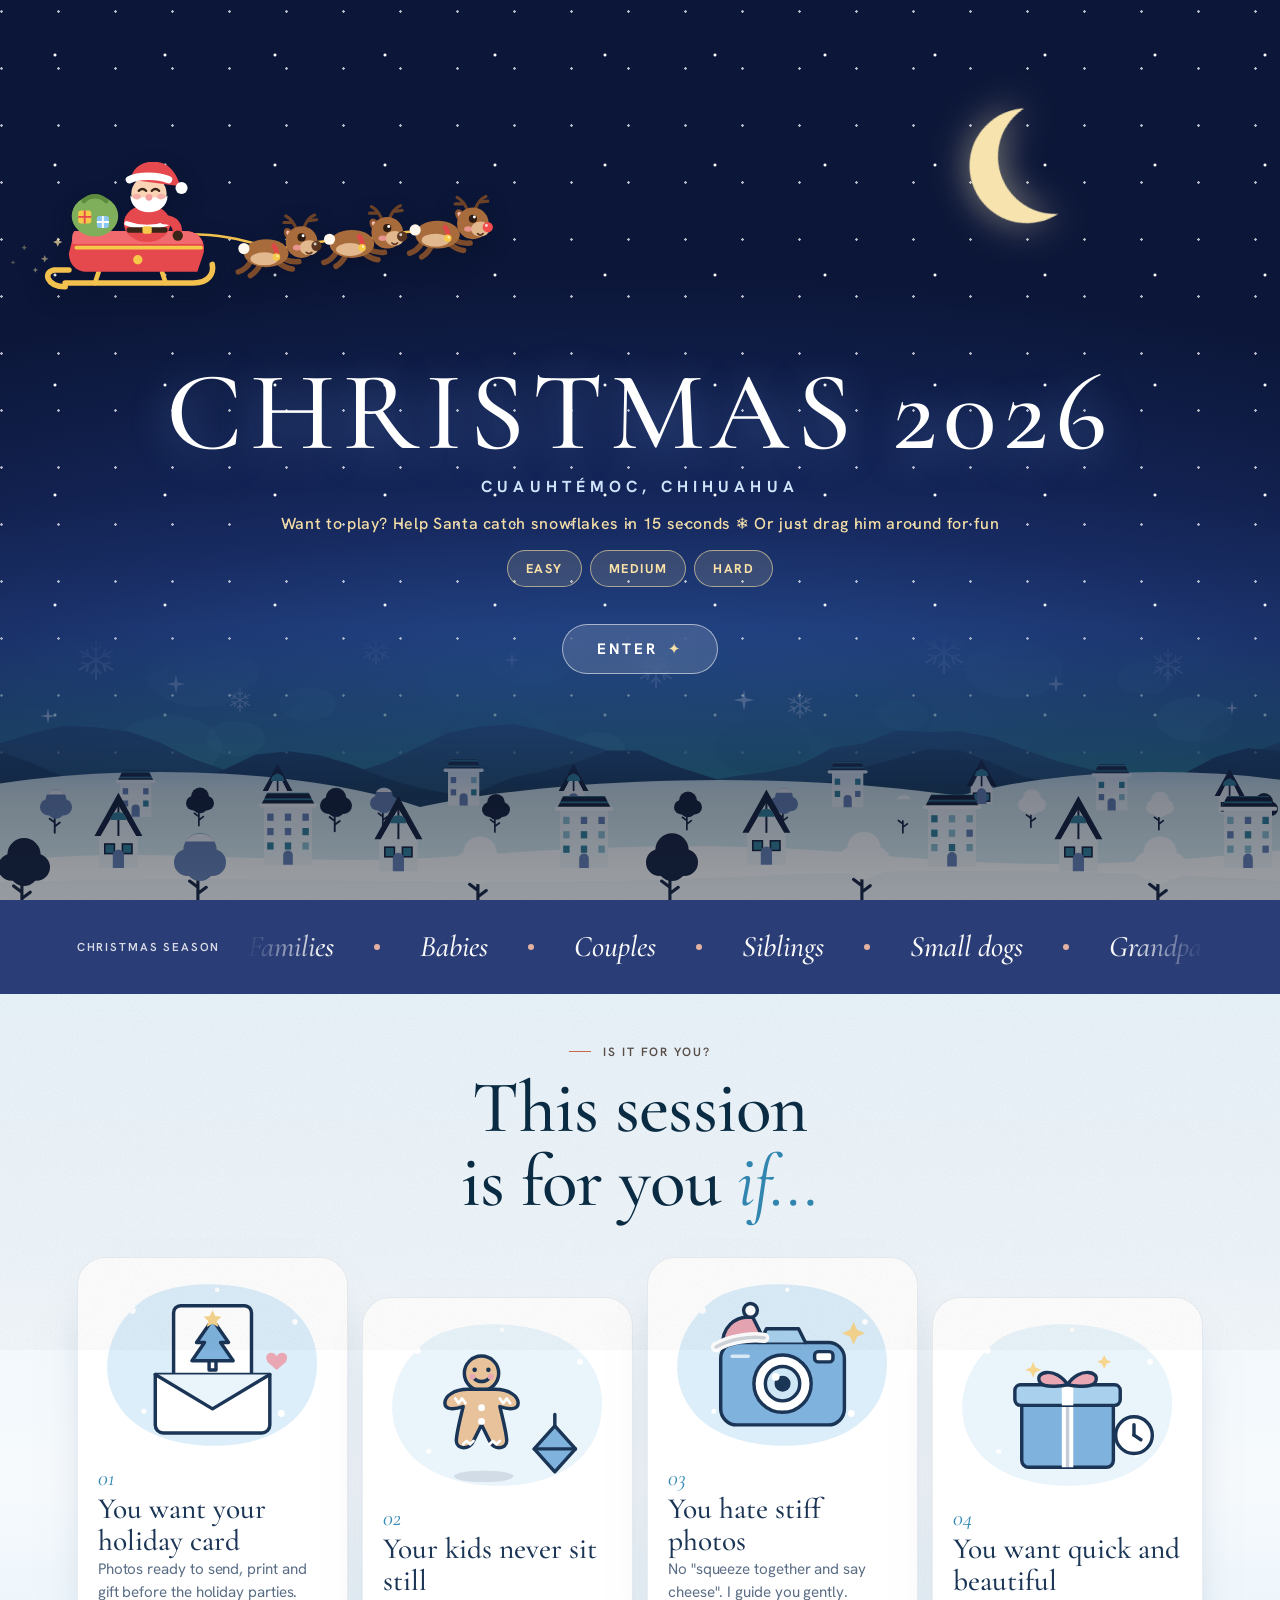
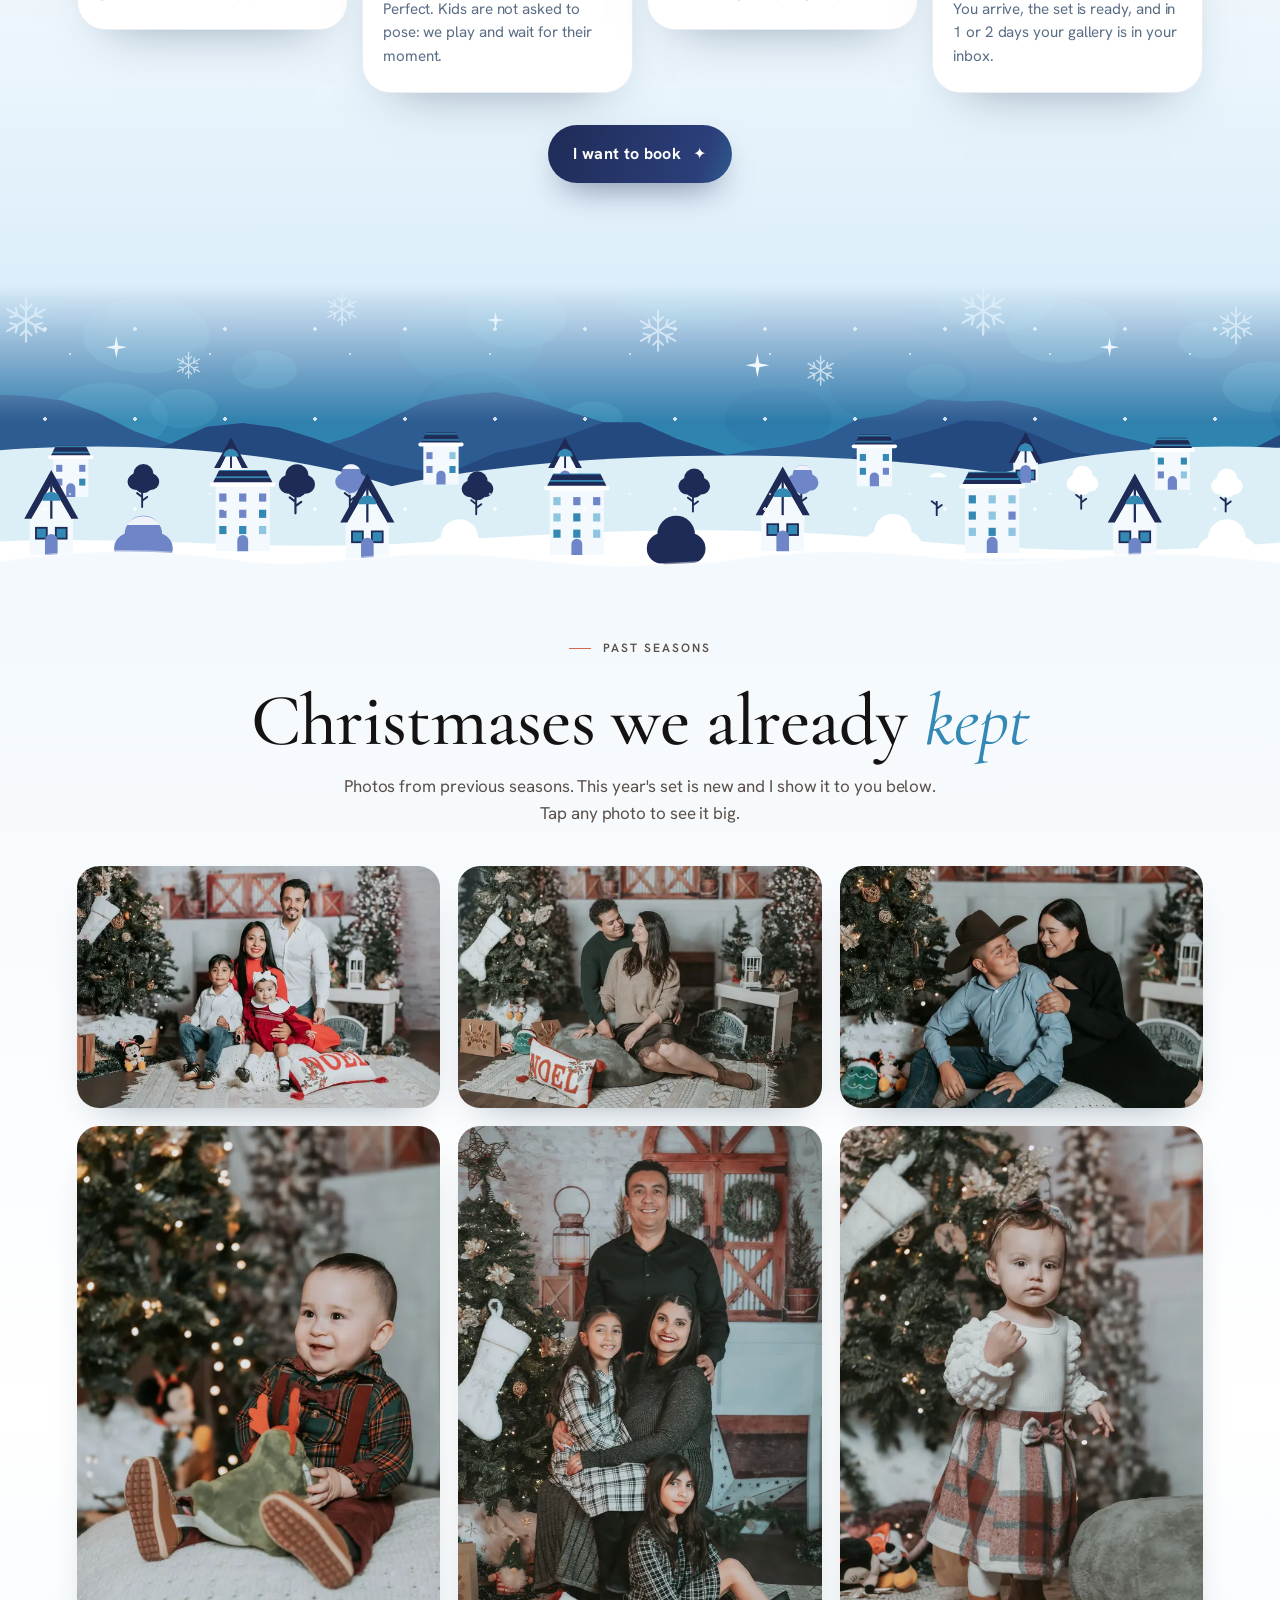
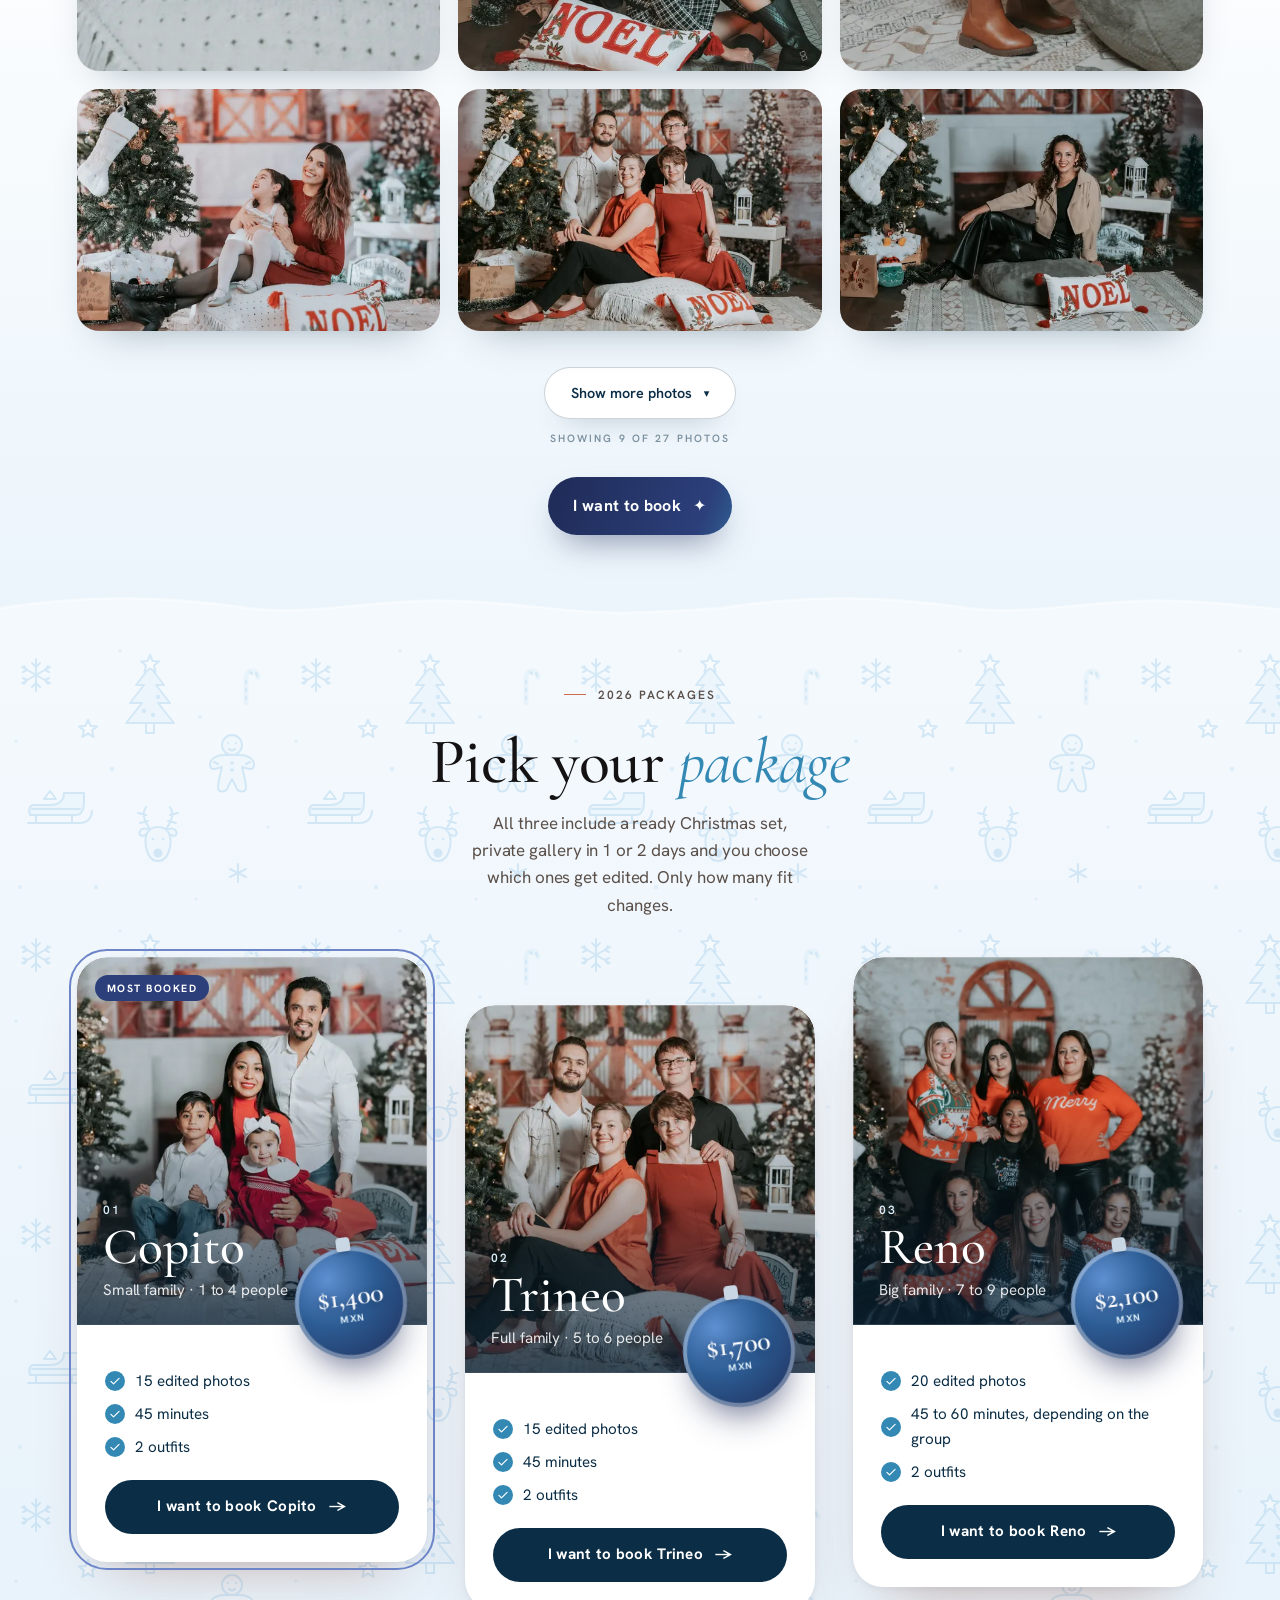
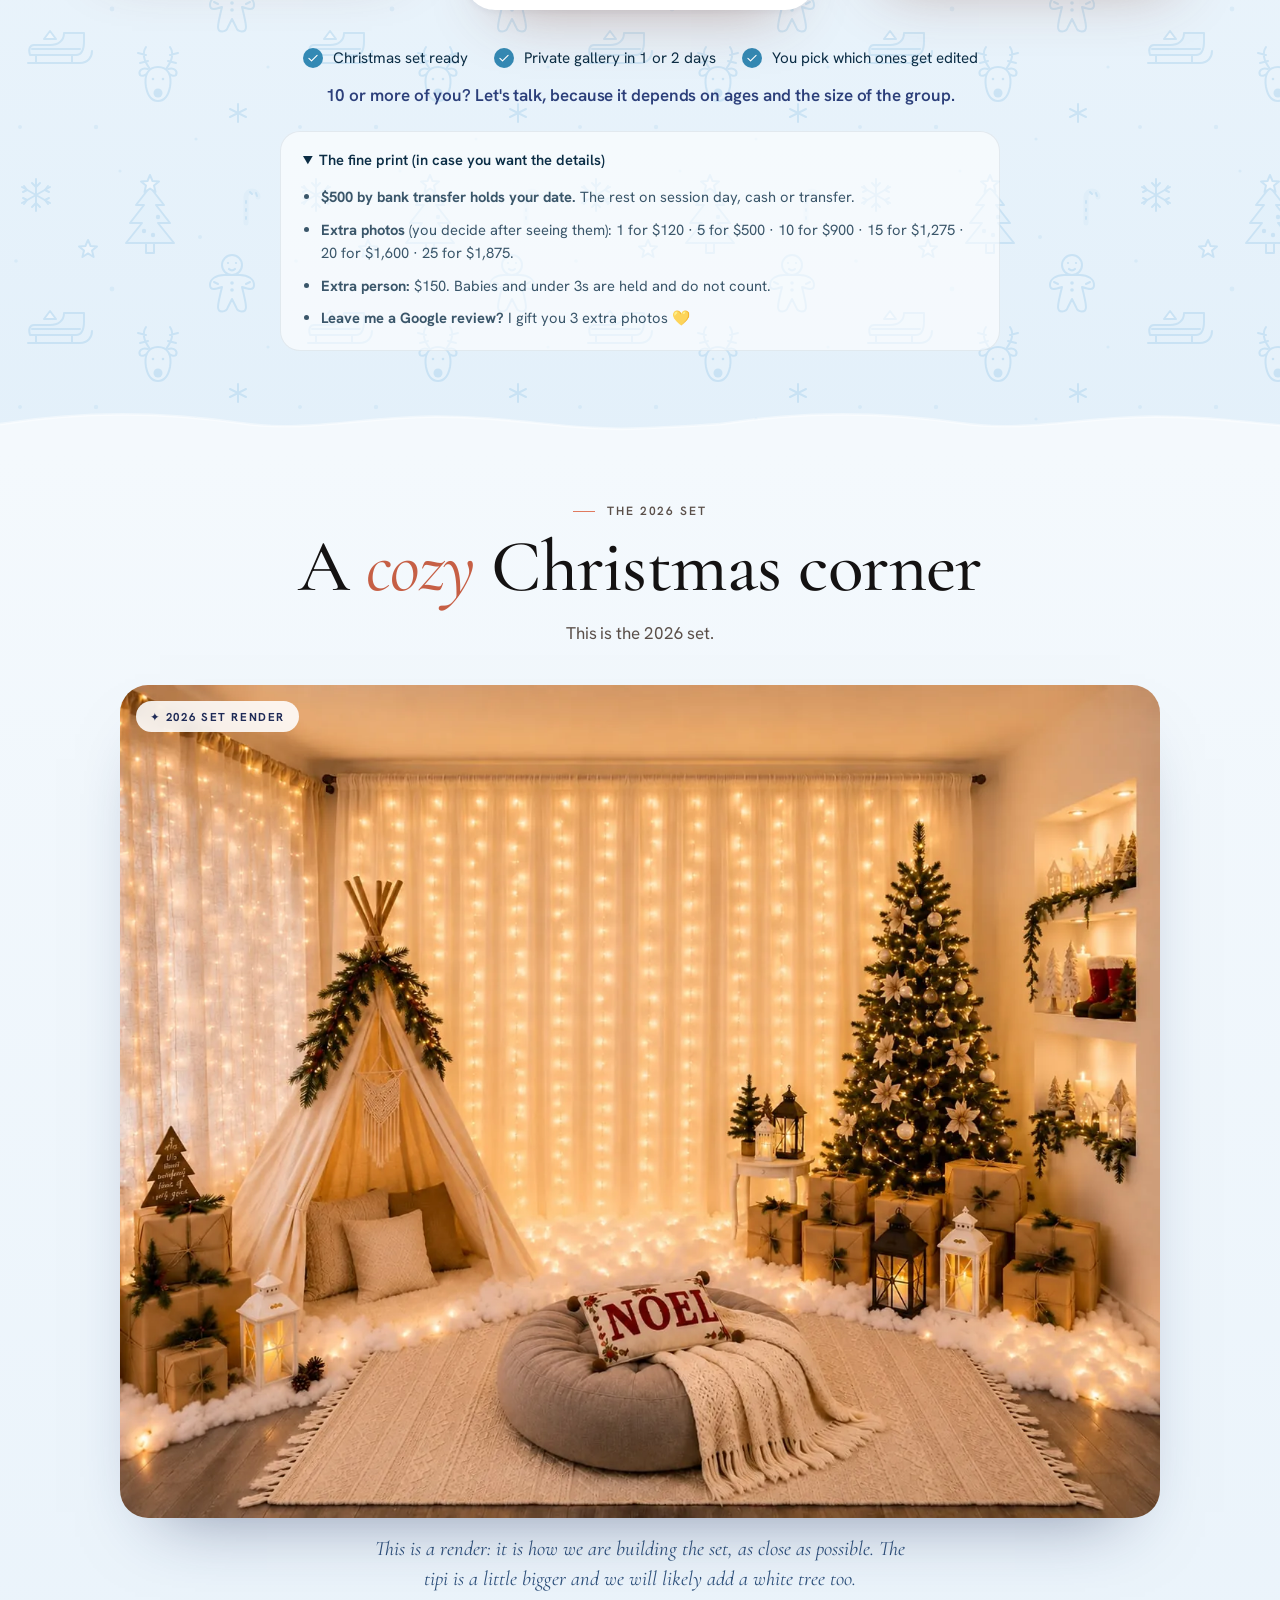
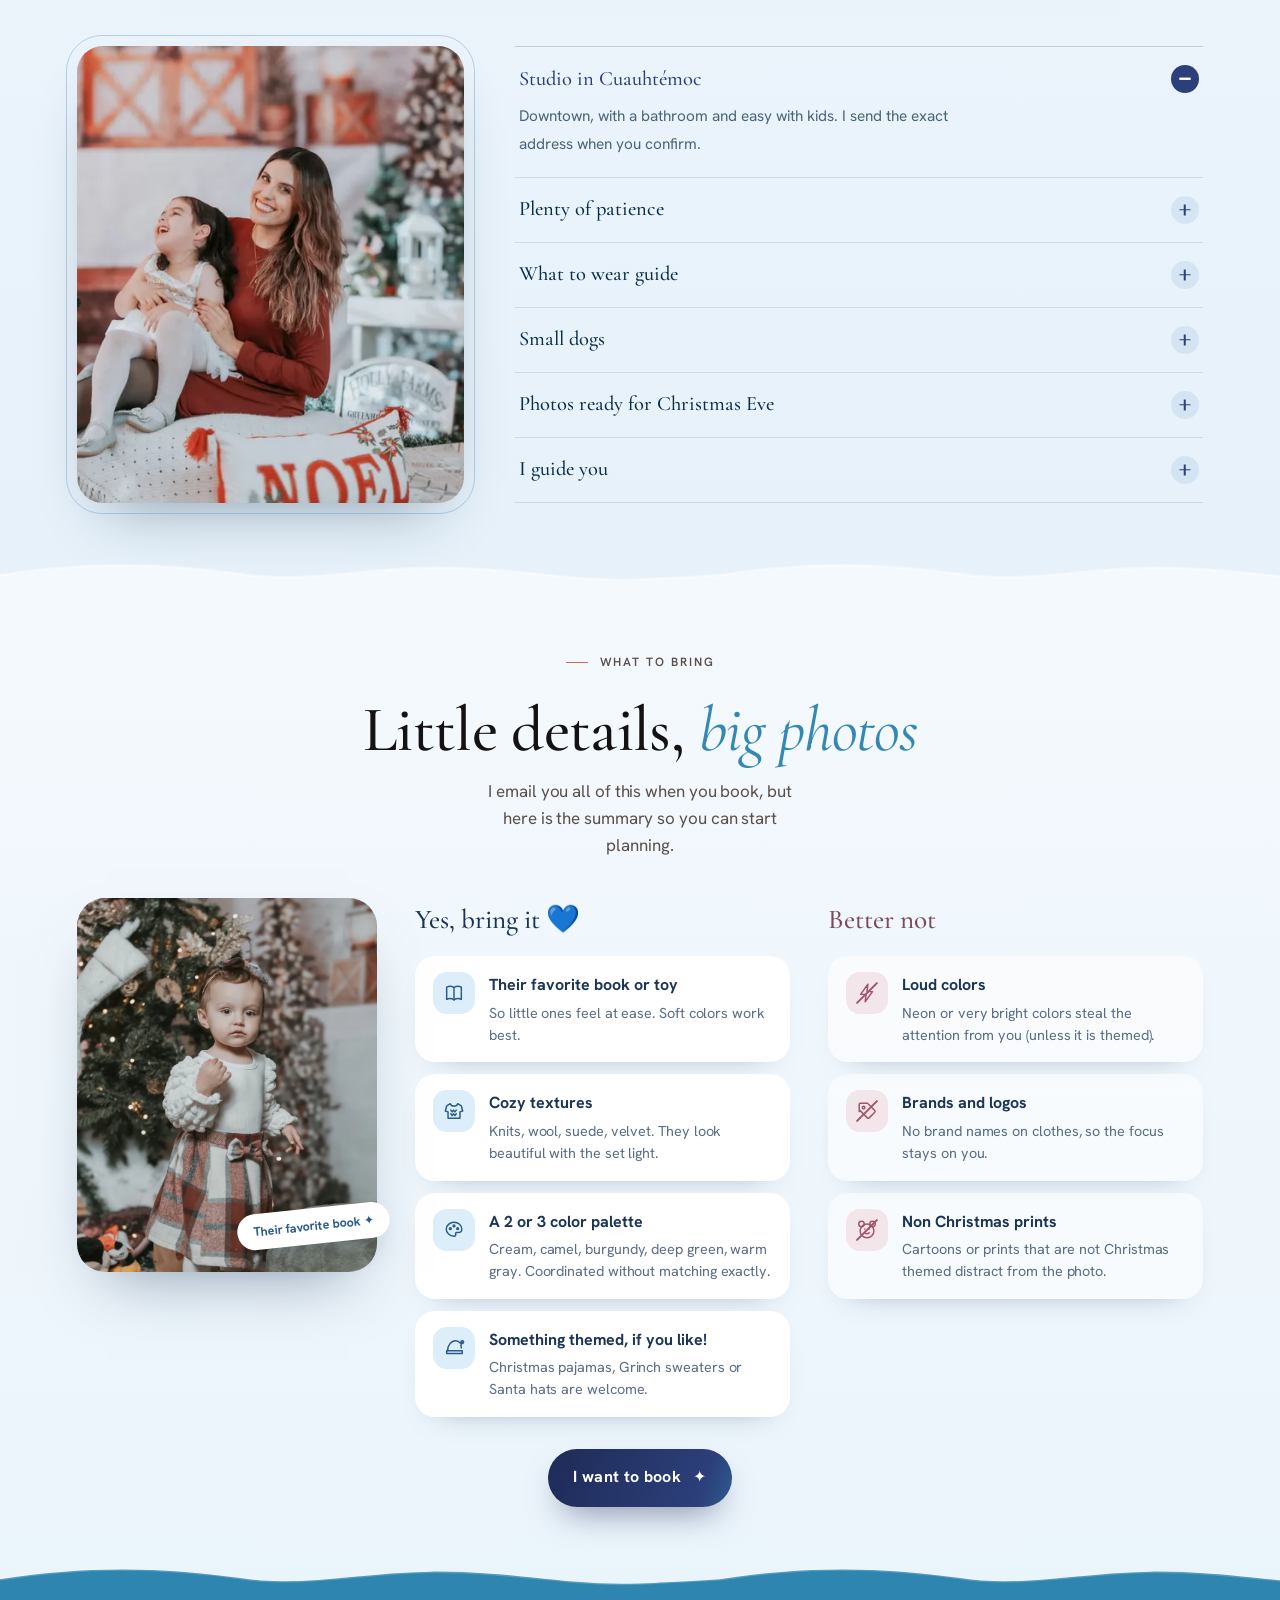
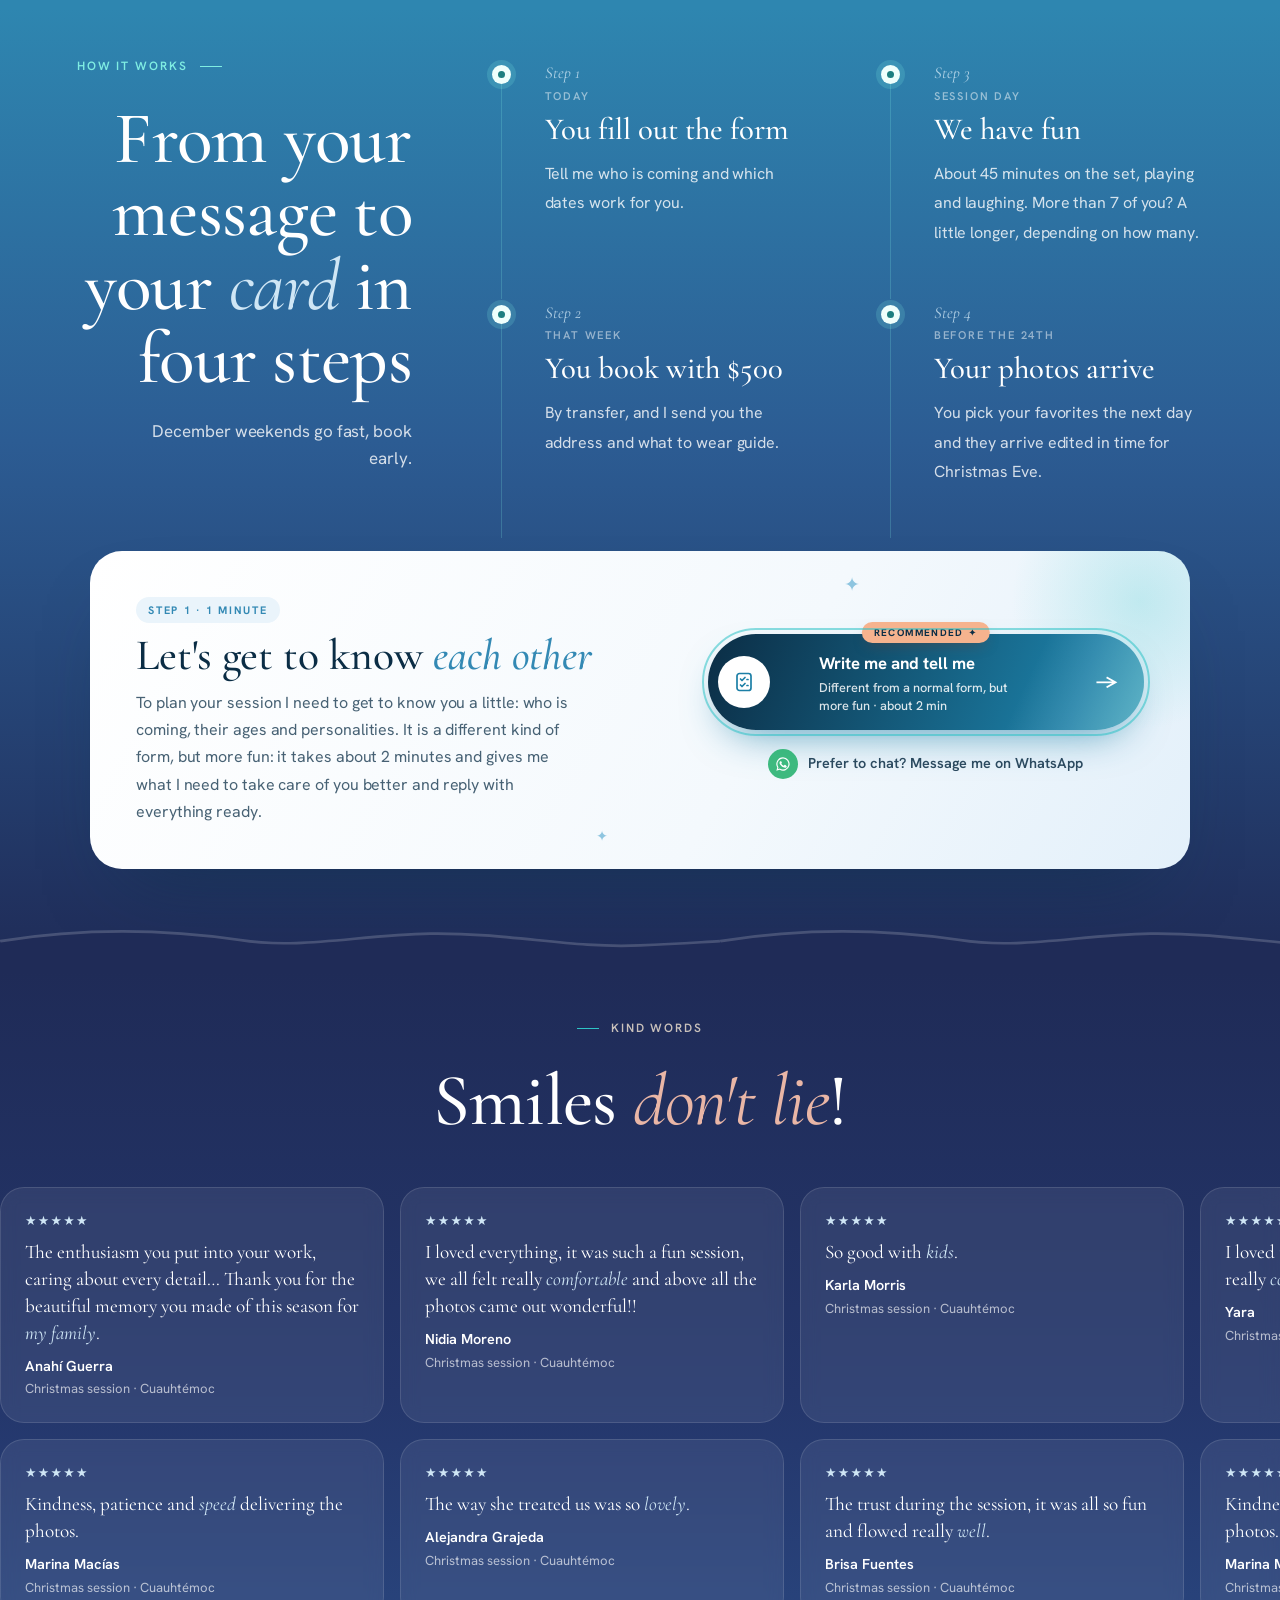
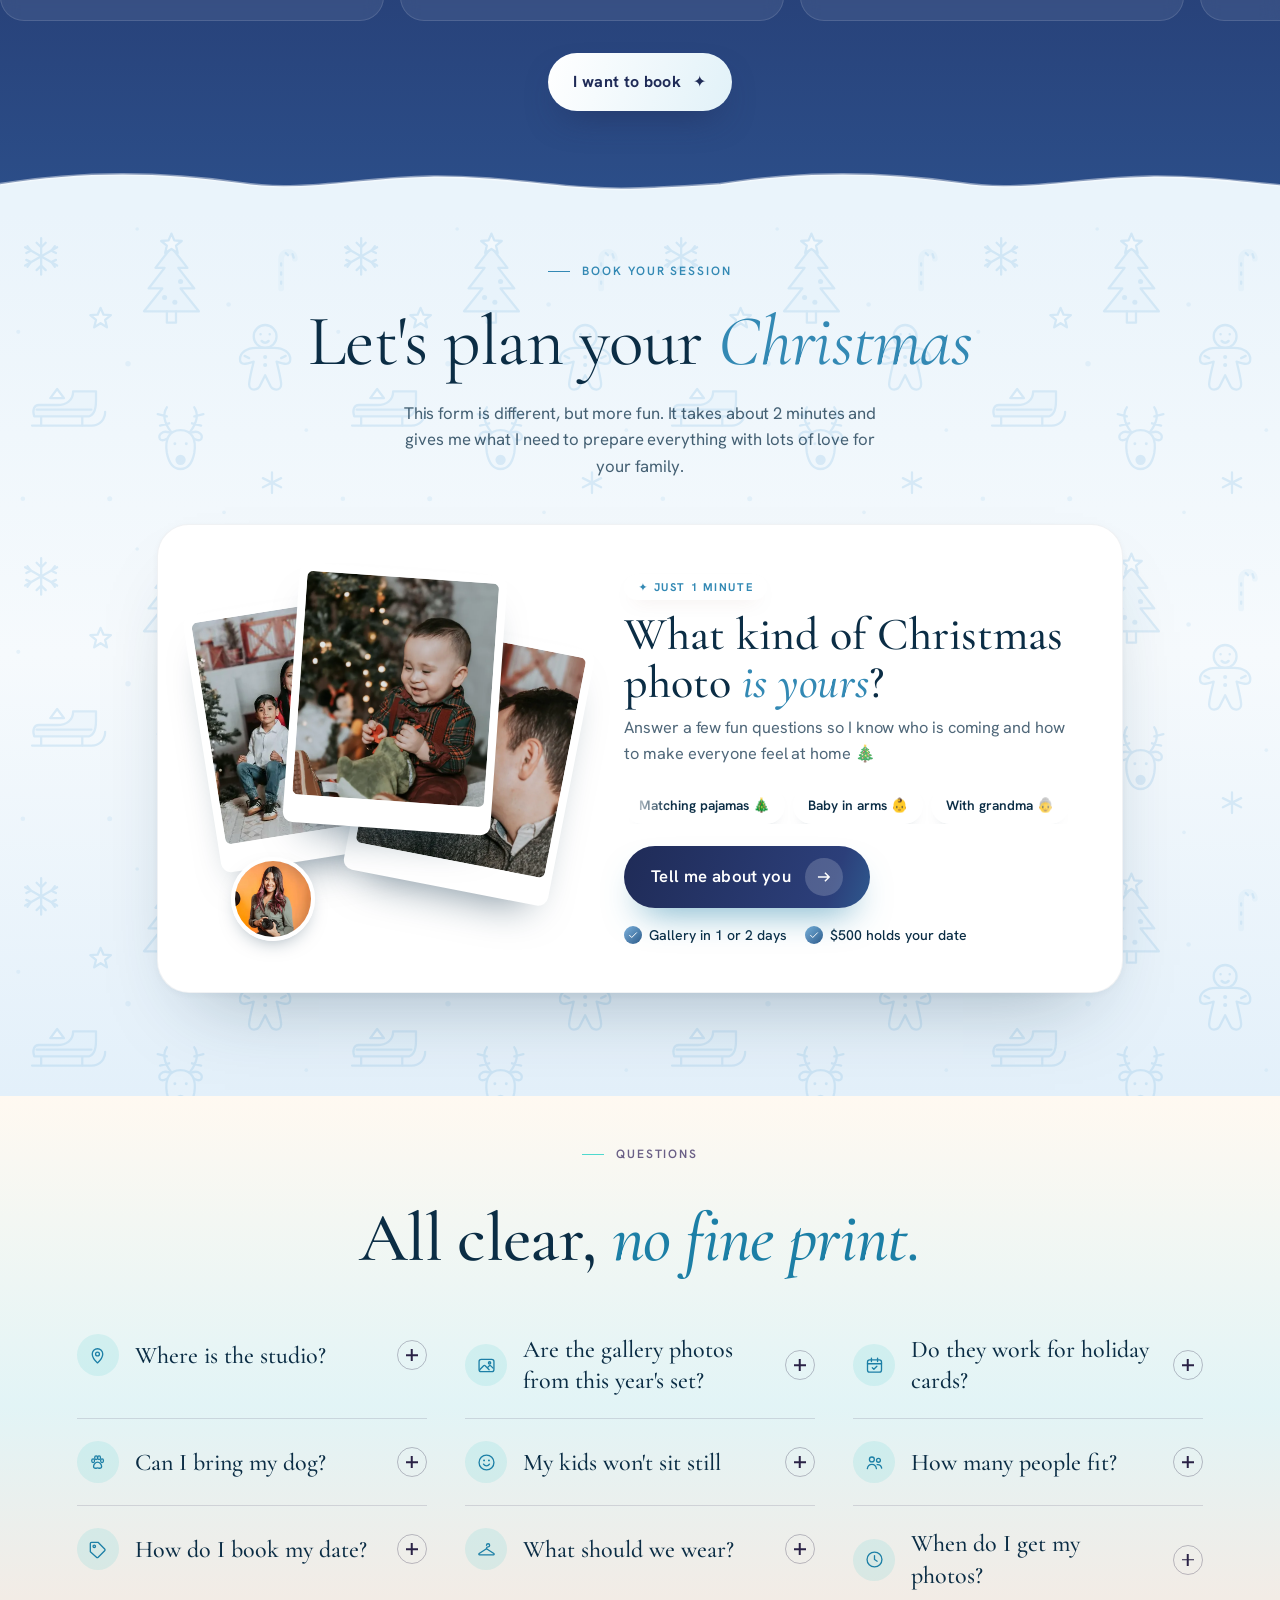
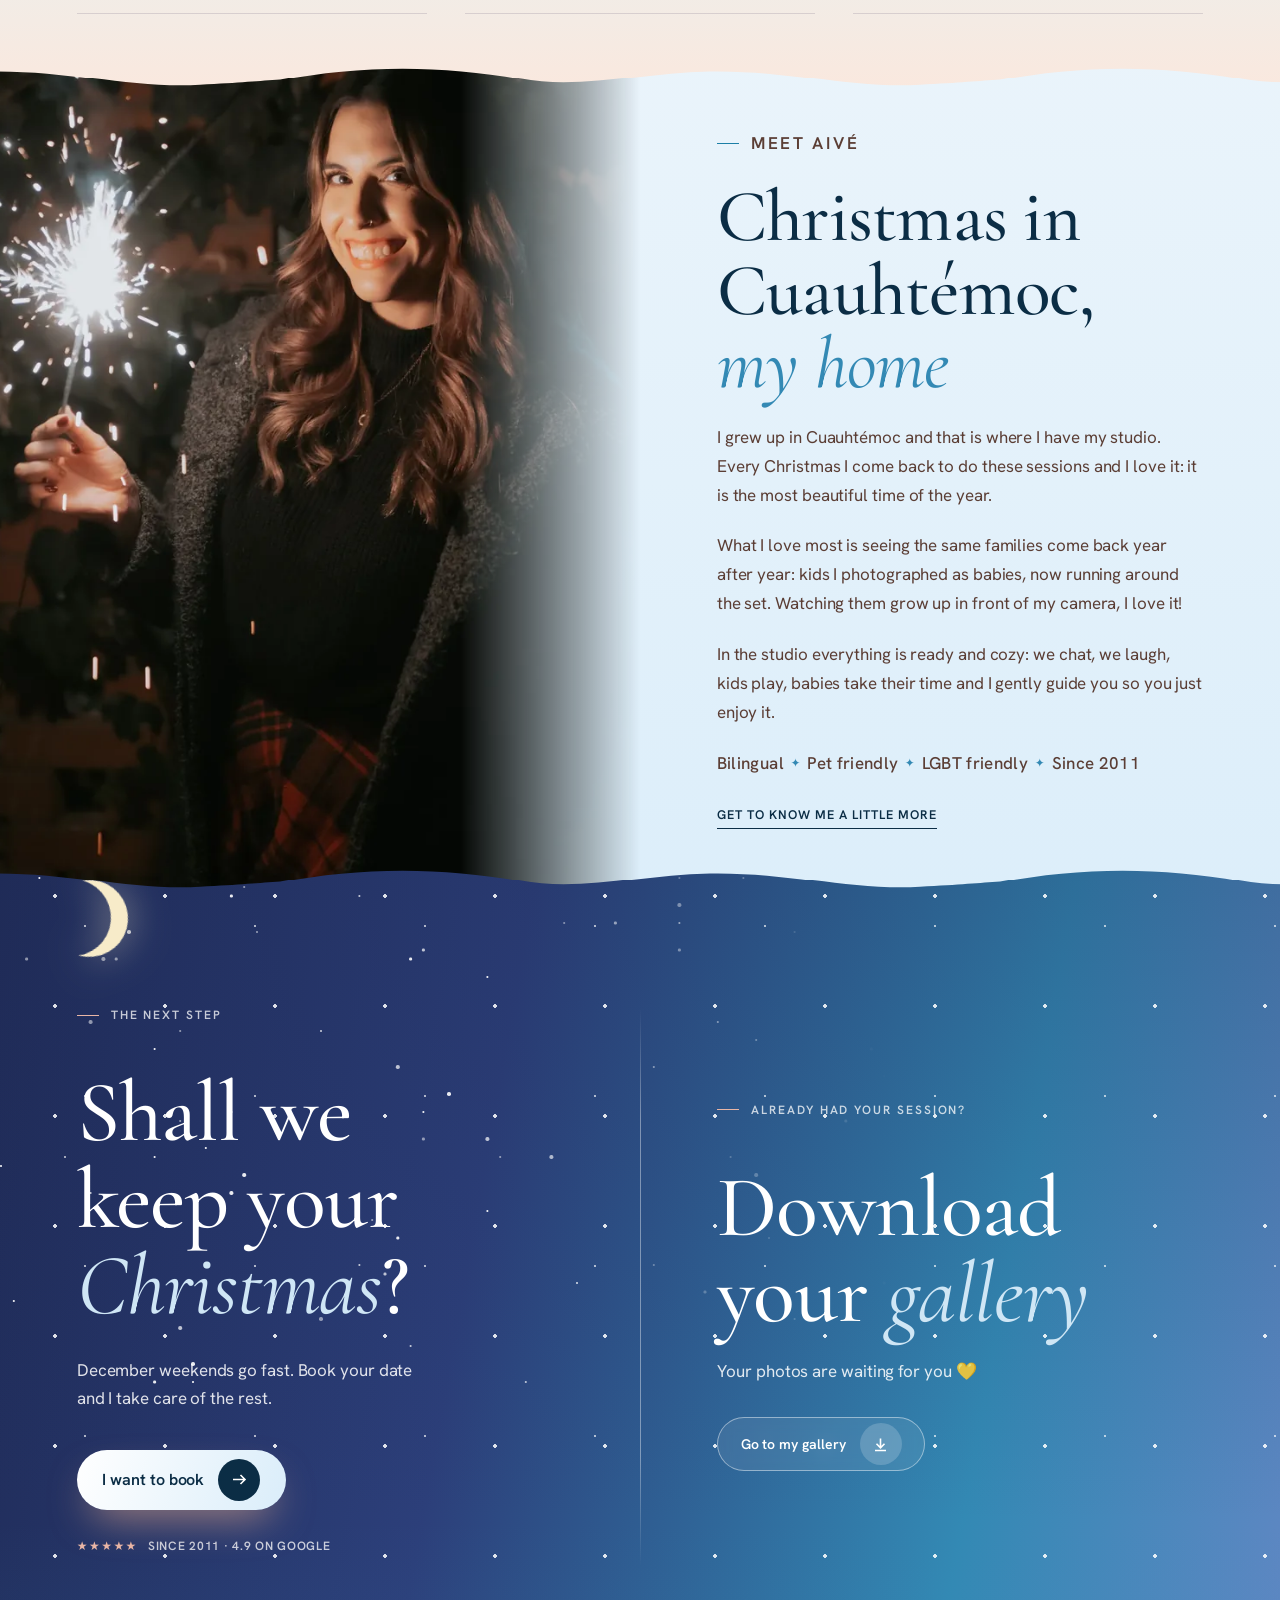
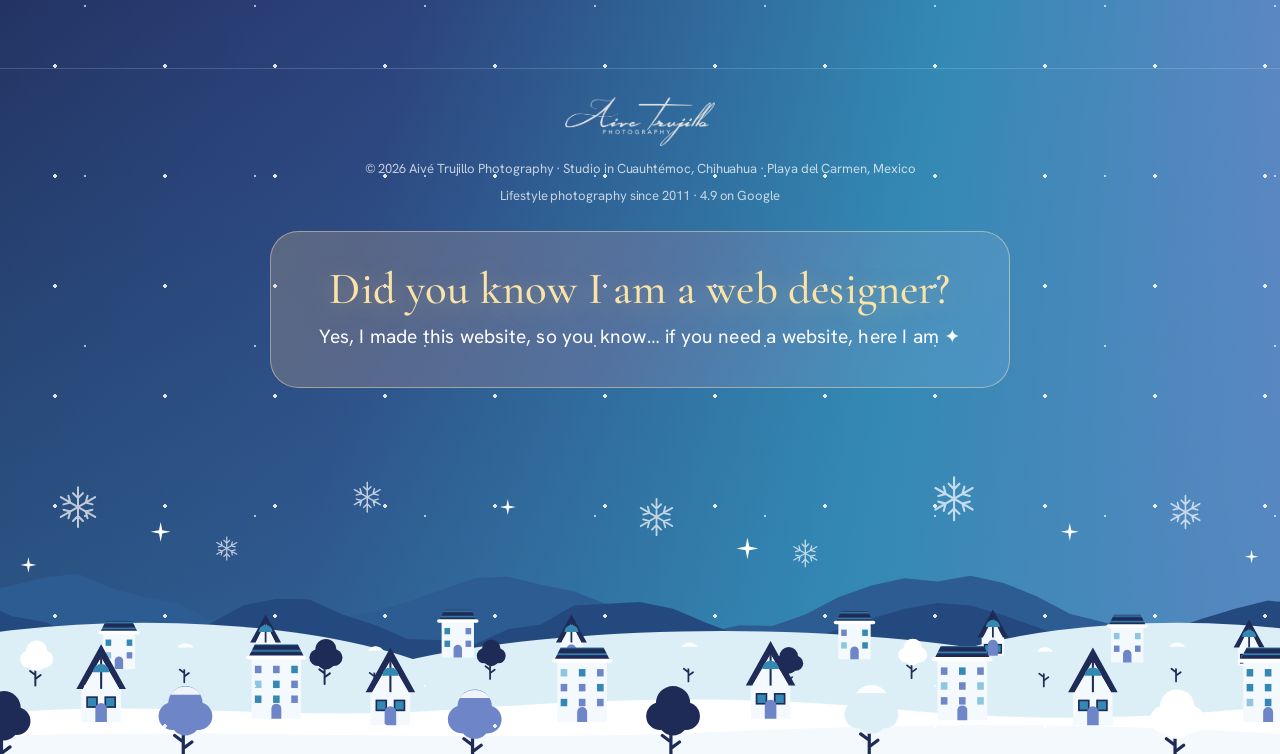
==== commit f4055f6d: "Add files via upload" ====
--- a/en.html
+++ b/en.html
@@ -37,23 +37,23 @@
 <link rel="stylesheet" href="https://fonts.googleapis.com/css2?family=Cormorant+Garamond:ital,wght@0,400;0,500;0,600;1,400;1,500&family=Hanken+Grotesk:wght@400;500;600&display=swap">
 <link rel="preload" as="image" href="x8c3464aef6-800.webp" imagesrcset="x8c3464aef6-800.webp 800w, x8c3464aef6-1200.webp 1200w" imagesizes="100vw" media="(max-width:767px)" fetchpriority="high">
 <link rel="preload" as="image" href="x8c3464aef6-1920.webp" imagesrcset="x8c3464aef6-1200.webp 1200w, x8c3464aef6-1920.webp 1920w, x8c3464aef6-2800.webp 2800w" imagesizes="100vw" media="(min-width:768px)" fetchpriority="high">
-<link rel="stylesheet" href="site.min.css?v=1795246031">
-<link rel="stylesheet" href="playa.min.css?v=1795246031">
+<link rel="stylesheet" href="site.min.css?v=1795247839">
+<link rel="stylesheet" href="playa.min.css?v=1795247839">
 <script defer src="https://cdn.jsdelivr.net/npm/gsap@3.13.0/dist/gsap.min.js"></script>
 <script defer src="https://cdn.jsdelivr.net/npm/gsap@3.13.0/dist/ScrollTrigger.min.js"></script>
 <script defer src="https://cdn.jsdelivr.net/npm/gsap@3.13.0/dist/SplitText.min.js"></script>
 <script defer src="https://cdn.jsdelivr.net/npm/lenis@1.1.13/dist/lenis.min.js"></script>
-<script defer src="site.js?v=1795246031"></script>
-
-<script defer src="hero.js?v=1795246031"></script>
-<script defer src="dd.js?v=1795246031"></script>
-<script defer src="rec.js?v=1795246031"></script>
-<script defer src="gg.js?v=1795246031"></script>
-<script defer src="quiz.js?v=1795246031"></script>
+<script defer src="site.js?v=1795247839"></script>
+
+<script defer src="hero.js?v=1795247839"></script>
+<script defer src="dd.js?v=1795247839"></script>
+<script defer src="rec.js?v=1795247839"></script>
+<script defer src="gg.js?v=1795247839"></script>
+<script defer src="quiz.js?v=1795247839"></script>
 
 <script type="application/ld+json">{"@context": "https://schema.org", "@type": "ProfessionalService", "@id": "https://aivetrujillo.com/#business", "name": "Aive Trujillo Photography", "url": "https://aivetrujillo.com/en/christmas-cuauhtemoc/", "image": "https://aivetrujillo.com/img/og-home.jpg", "address": {"@type": "PostalAddress", "addressLocality": "Playa del Carmen", "addressRegion": "Quintana Roo", "addressCountry": "MX"}, "telephone": "+52 984 177 4747", "description": "Christmas studio photos in Cuauhtémoc, Chihuahua. Set ready to go, edited photos and your gallery in 1 or 2 days. Save your December date.", "foundingDate": "2011", "areaServed": [{"@type": "City", "name": "Playa del Carmen"}, {"@type": "City", "name": "Tulum"}, {"@type": "Place", "name": "Riviera Maya"}, {"@type": "City", "name": "Cuauhtémoc, Chihuahua"}], "knowsLanguage": ["en", "es"], "sameAs": ["https://www.instagram.com/aivetrujillophotography", "https://www.facebook.com/aivetrujillophotograph"], "founder": {"@type": "Person", "@id": "https://aivetrujillo.com/#aive", "name": "Aivé Trujillo", "jobTitle": "Lifestyle photographer", "alumniOf": "Bachelor in Documentary Photography"}}</script>
 <script type="application/ld+json">{"@context": "https://schema.org", "@type": "Service", "name": "Christmas in Cuauhtémoc", "serviceType": "Christmas in Cuauhtémoc", "provider": {"@id": "https://aivetrujillo.com/#business"}, "areaServed": ["Cuauhtémoc, Chihuahua"], "url": "https://aivetrujillo.com/en/christmas-cuauhtemoc/", "description": "Christmas studio photos in Cuauhtémoc, Chihuahua. Set ready to go, edited photos and your gallery in 1 or 2 days. Save your December date."}</script><script type="application/ld+json">{"@context": "https://schema.org", "@type": "FAQPage", "mainEntity": [{"@type": "Question", "name": "Where is the studio?", "acceptedAnswer": {"@type": "Answer", "text": "Downtown Ciudad Cuauhtémoc. I send the exact location by WhatsApp with your confirmation. Parking nearby and a bathroom, easy with kids."}}, {"@type": "Question", "name": "Are the gallery photos from this year's set?", "acceptedAnswer": {"@type": "Answer", "text": "They are from previous seasons. The 2026 set is new and I will post real photos as soon as it is built."}}, {"@type": "Question", "name": "Do they work for holiday cards?", "acceptedAnswer": {"@type": "Answer", "text": "Yes! If you want them for cards, book in November or the first week of December so they arrive in time."}}, {"@type": "Question", "name": "Can I bring my dog?", "acceptedAnswer": {"@type": "Answer", "text": "Yes, small dogs. Because of the set size, large breeds can't come."}}, {"@type": "Question", "name": "My kids won't sit still", "acceptedAnswer": {"@type": "Answer", "text": "That's perfect. Kids aren't asked to pose: we play, wait for their moment and if we need to stop for food or a nap, we stop."}}, {"@type": "Question", "name": "How many people fit?", "acceptedAnswer": {"@type": "Answer", "text": "Copito is for 1 to 4 people, Trineo for 5 to 6 and Reno for 7 to 9 (20 photos, $2,100). Babies and under 3s are held. 10 or more? Let's talk, it depends on ages and sizes."}}, {"@type": "Question", "name": "How do I book my date?", "acceptedAnswer": {"@type": "Answer", "text": "With $500 by bank transfer. The rest on session day, cash or transfer."}}, {"@type": "Question", "name": "What should we wear?", "acceptedAnswer": {"@type": "Answer", "text": "Layers and textures: wool, chunky knits, suede. Colors like camel, cream, burgundy, deep green or warm gray, muted rather than bright. I send my guide when you book."}}, {"@type": "Question", "name": "When do I get my photos?", "acceptedAnswer": {"@type": "Answer", "text": "I send you the gallery the same day or the next so you can pick your favorites. Then I hand edit them one by one so you have them by the 24th at the latest, ready for Christmas Eve."}}]}</script>
-<style>.nav--landing .nav-in{display:flex;align-items:center;justify-content:space-between;gap:16px}.nav--landing .nav-right{display:flex;align-items:center;gap:14px;margin-left:auto}.iris-blade{background:linear-gradient(180deg,#8E2433 0%,#6B1A27 60%,#3F0F18 100%)!important}.iris-blade:nth-child(even){background:linear-gradient(180deg,#2E6B4F 0%,#1F4A3A 60%,#10271F 100%)!important}.iris-ring{border:3px solid #E2C27A!important;box-shadow:0 0 0 10px rgba(226,194,122,.18),0 0 60px rgba(255,214,140,.35),inset 0 0 40px rgba(255,214,140,.2)!important}.xl-lights{position:absolute;left:50%;top:50%;width:min(62vmin,460px);aspect-ratio:1;translate:-50% -50%;pointer-events:none;z-index:3}.xl-lights i{position:absolute;left:50%;top:50%;width:12px;height:16px;margin:-8px 0 0 -6px;border-radius:50% 50% 45% 45%;transform:rotate(var(--a)) translateY(calc(min(31vmin,230px) * -1 - 4px));animation:xlBlink 1.5s ease-in-out infinite;animation-delay:var(--d)}.xl-lights i:nth-child(4n+1){background:#FF5A5A;box-shadow:0 0 12px #FF5A5A}.xl-lights i:nth-child(4n+2){background:#FFD45E;box-shadow:0 0 12px #FFD45E}.xl-lights i:nth-child(4n+3){background:#5EE08B;box-shadow:0 0 12px #5EE08B}.xl-lights i:nth-child(4n+4){background:#7FC8FF;box-shadow:0 0 12px #7FC8FF}@keyframes xlBlink{0%,100%{opacity:1;filter:brightness(1.2)}50%{opacity:.35;filter:brightness(.7)}}.xl-snow{position:absolute;inset:0;overflow:hidden;pointer-events:none;z-index:2}.xl-snow b{position:absolute;top:-6%;left:var(--x);color:rgba(255,255,255,.85);font-size:calc(14px * var(--z));font-weight:400;animation:xlFall var(--s) linear infinite;animation-delay:var(--dl)}@keyframes xlFall{to{transform:translateY(112vh) rotate(360deg)}}.iris-place{color:#F3DFA8!important}.loader.xmas{position:fixed;inset:0;z-index:700;background:#0E1F45;overflow:hidden;display:block}.xm-sky{position:absolute;inset:0;background:radial-gradient(120% 80% at 50% 110%,#3E78C2 0%,#244A8F 35%,#16285E 65%,#0B1638 100%)}.xm-stars{position:absolute;inset:0;background-image:radial-gradient(circle,#fff 1.2px,transparent 1.8px),radial-gradient(circle,rgba(255,255,255,.7) 1px,transparent 1.5px);background-size:110px 110px,57px 57px;background-position:0 0,30px 40px;animation:xmTw 3s ease-in-out infinite alternate}@keyframes xmTw{from{opacity:.55}to{opacity:1}}.xm-moon{position:absolute;right:13%;top:11%;width:clamp(70px,9vw,120px);aspect-ratio:1;border-radius:50%;background:transparent;box-shadow:calc(clamp(70px,9vw,120px) * -.26) 0 0 0 #F6E3AE;filter:drop-shadow(0 0 18px rgba(255,236,190,.55));transform:rotate(-18deg)}.xm-santa{position:absolute;left:0;top:18%;width:clamp(300px,40vw,560px);z-index:30;cursor:grab;touch-action:none;outline:none;-webkit-tap-highlight-color:transparent;user-select:none;filter:drop-shadow(0 8px 10px rgba(6,12,34,.45))}.xm-santa:focus,.xm-santa:focus-visible{outline:none!important}.xm-santa.is-drag{cursor:grabbing;animation:none!important}.xm-santa.is-paused{animation:xmWiggle 1.2s ease-in-out infinite}@keyframes xmWiggle{0%,100%{translate:0 0}50%{translate:0 -6px}}.xm-text{position:absolute;left:0;right:0;top:40%;z-index:4;display:grid;justify-items:center;gap:10px;text-align:center;color:#fff}.xm-text b{font-family:var(--serif);font-weight:500;font-size:clamp(2.8rem,9vw,7rem);line-height:.95;letter-spacing:.06em;text-shadow:0 6px 40px rgba(130,180,255,.45)}.xm-text span{font:700 clamp(.8rem,1.4vw,1rem) var(--body);letter-spacing:.32em;text-transform:uppercase;color:#CFE3FA}.xm-village{position:absolute;left:0;right:0;bottom:0;height:clamp(200px,30vh,340px);z-index:5;background-position:center bottom;background-size:cover;background-repeat:no-repeat}.xm-snow{position:absolute;inset:0;z-index:6;pointer-events:none;overflow:hidden}.xm-snow b{position:absolute;top:-6%;left:var(--x);color:rgba(255,255,255,.85);font-size:calc(14px * var(--z));font-weight:400;animation:xlFall var(--s) linear infinite;animation-delay:var(--dl)}.xm-village{-webkit-mask-image:linear-gradient(180deg,transparent 0%,rgba(0,0,0,.55) 28%,#000 60%);mask-image:linear-gradient(180deg,transparent 0%,rgba(0,0,0,.55) 28%,#000 60%);filter:brightness(.72) saturate(.85) hue-rotate(-6deg)}.xm-village::after{content:"";position:absolute;inset:0;background:linear-gradient(180deg,rgba(36,74,143,.55) 0%,rgba(22,40,94,.35) 50%,rgba(14,31,69,.15) 100%);mix-blend-mode:multiply}.xm-sky::after{content:"";position:absolute;left:0;right:0;bottom:0;height:45%;background:linear-gradient(180deg,transparent,rgba(62,120,194,.35))}.xm-hint{margin-top:6px;font:500 clamp(.85rem,1.4vw,1rem) var(--body);letter-spacing:.04em;color:#F6DFA6;animation:xmHint 2.6s ease-in-out infinite}@keyframes xmHint{0%,100%{opacity:.75}50%{opacity:1}}.xm-go{margin-top:clamp(18px,3vh,30px);display:inline-flex;align-items:center;gap:10px;padding:14px 34px;border:1px solid rgba(255,255,255,.55);border-radius:999px;background:rgba(255,255,255,.14);-webkit-backdrop-filter:blur(10px);backdrop-filter:blur(10px);color:#fff;font:700 .95rem var(--body);letter-spacing:.2em;text-transform:uppercase;cursor:pointer;transition:background-color .35s,color .35s,transform .35s;animation:xmPulse 2.4s ease-in-out infinite}.xm-go:hover,.xm-go:focus-visible{background:#fff;color:#16285E;transform:translateY(-2px)}.xm-go i{font-style:normal;color:#F6DFA6}.xm-go:hover i{color:#C9A46A}@keyframes xmPulse{0%,100%{box-shadow:0 0 0 0 rgba(255,255,255,.35)}50%{box-shadow:0 0 0 14px rgba(255,255,255,0)}}.xm-text{pointer-events:auto}.nav--landing.is-solid{background:linear-gradient(90deg,rgba(22,40,94,.94),rgba(44,92,147,.92))!important;color:#fff!important;box-shadow:0 12px 30px -18px rgba(10,20,50,.6)}.nav--landing.is-solid .lang a{color:rgba(255,255,255,.75)!important}.nav--landing.is-solid .lang a[aria-current="true"]{color:#fff!important}.nav--landing.is-solid .brand .logo-l{opacity:1!important}.nav--landing.is-solid .brand .logo-d{opacity:0!important}.nav--landing.is-solid .btn{color:#16285E!important;background:#fff!important;border-color:#fff!important}.nav--landing.is-solid .btn:hover{background:#FBE3A8!important;border-color:#FBE3A8!important}.xm-game{display:flex;gap:8px;justify-content:center;flex-wrap:wrap;margin-top:6px}.xm-game[hidden]{display:none}.xm-game button,.xm-end-btns button{padding:9px 18px;border-radius:999px;border:1px solid rgba(246,223,166,.6);background:rgba(246,223,166,.14);color:#FBE3A8;font:700 .8rem var(--body);letter-spacing:.12em;text-transform:uppercase;cursor:pointer;transition:background-color .3s,color .3s,transform .3s}.xm-game button:hover,.xm-end-btns button:hover{background:#FBE3A8;color:#16285E;transform:translateY(-2px)}.xm-field{position:absolute;inset:0;z-index:25;pointer-events:none;overflow:hidden}.xm-flake{position:absolute;top:0;color:#fff;text-shadow:0 0 10px rgba(180,220,255,.9);line-height:1;will-change:transform}.xm-hud{position:absolute;top:18px;left:50%;translate:-50% 0;z-index:40;display:flex;gap:18px;padding:10px 22px;border-radius:999px;background:rgba(255,255,255,.14);backdrop-filter:blur(8px);color:#fff;font:700 1.1rem var(--body)}.xm-hud[hidden],.xm-end[hidden]{display:none}.xm-hud b{display:inline-block;color:#FBE3A8;min-width:1.6em;text-align:center}.xm-end{position:absolute;left:50%;top:50%;translate:-50% -50%;z-index:45;display:grid;justify-items:center;gap:10px;padding:clamp(24px,4vw,40px) clamp(24px,5vw,56px);border-radius:28px;background:rgba(14,31,69,.82);backdrop-filter:blur(10px);border:1px solid rgba(246,223,166,.4);color:#fff;text-align:center;width:min(92vw,520px)}.xm-end p{margin:0;font-family:var(--serif);font-size:clamp(1.8rem,4vw,2.6rem);line-height:1.1}.xm-end p b{color:#FBE3A8}.xm-end small{color:#CFE3FA;font-size:.95rem}.xm-end-btns{display:flex;gap:8px;flex-wrap:wrap;justify-content:center;margin-top:8px}.xm-end-go{background:#fff!important;color:#16285E!important}.loader.xmas.is-playing .xm-text{opacity:0;pointer-events:none;transition:opacity .4s}.loader.xmas.is-playing .xm-santa{cursor:none}.xm-text{z-index:12!important}.xm-village,.xm-snow,.xm-sky{pointer-events:none}.loader.xmas{touch-action:none;-webkit-user-select:none;user-select:none}body.playa .bluehour{padding-bottom:0!important;min-height:0!important}.lp-foot{position:relative;z-index:6;display:grid;justify-items:center;gap:6px;margin-top:clamp(60px,8vw,110px);padding:28px 16px 34px;border-top:1px solid rgba(255,255,255,.16);text-align:center;color:rgba(255,255,255,.72);font-size:.82rem;letter-spacing:.04em;pointer-events:none;user-select:none}.lp-foot img{width:150px;height:auto;opacity:.9;margin-bottom:6px}.lp-foot p{margin:0}.lp-wd{position:relative;display:grid;justify-items:center;gap:8px;margin-top:18px!important;padding:clamp(22px,3vw,34px) clamp(22px,4vw,48px);border-radius:28px;max-width:860px;overflow:hidden;background:linear-gradient(120deg,rgba(255,214,140,.22),rgba(240,140,170,.18),rgba(120,190,240,.22));border:1px solid rgba(255,230,180,.45);color:#fff;font-size:clamp(1rem,1.5vw,1.2rem);letter-spacing:.01em;animation:wdGlow 3s ease-in-out infinite}.lp-wd::before{content:"";position:absolute;inset:0;background:linear-gradient(110deg,transparent 30%,rgba(255,255,255,.22) 50%,transparent 70%);transform:translateX(-100%);animation:wdShine 4s ease-in-out infinite}.lp-wd b{display:block;font-family:var(--serif);font-weight:500;font-size:clamp(1.8rem,3.6vw,2.8rem);line-height:1.05;color:#FBE3A8;text-shadow:0 4px 24px rgba(255,214,140,.35)}@media (max-width:560px){.nav--landing .lang{font-size:.8rem}.nav--landing .brand img{max-width:120px;height:auto}.nav--landing .btn{padding:10px 16px;font-size:.85rem}}</style></head>
+<style>.nav--landing .nav-in{display:flex;align-items:center;justify-content:space-between;gap:16px}.nav--landing .nav-right{display:flex;align-items:center;gap:14px;margin-left:auto}.iris-blade{background:linear-gradient(180deg,#8E2433 0%,#6B1A27 60%,#3F0F18 100%)!important}.iris-blade:nth-child(even){background:linear-gradient(180deg,#2E6B4F 0%,#1F4A3A 60%,#10271F 100%)!important}.iris-ring{border:3px solid #E2C27A!important;box-shadow:0 0 0 10px rgba(226,194,122,.18),0 0 60px rgba(255,214,140,.35),inset 0 0 40px rgba(255,214,140,.2)!important}.xl-lights{position:absolute;left:50%;top:50%;width:min(62vmin,460px);aspect-ratio:1;translate:-50% -50%;pointer-events:none;z-index:3}.xl-lights i{position:absolute;left:50%;top:50%;width:12px;height:16px;margin:-8px 0 0 -6px;border-radius:50% 50% 45% 45%;transform:rotate(var(--a)) translateY(calc(min(31vmin,230px) * -1 - 4px));animation:xlBlink 1.5s ease-in-out infinite;animation-delay:var(--d)}.xl-lights i:nth-child(4n+1){background:#FF5A5A;box-shadow:0 0 12px #FF5A5A}.xl-lights i:nth-child(4n+2){background:#FFD45E;box-shadow:0 0 12px #FFD45E}.xl-lights i:nth-child(4n+3){background:#5EE08B;box-shadow:0 0 12px #5EE08B}.xl-lights i:nth-child(4n+4){background:#7FC8FF;box-shadow:0 0 12px #7FC8FF}@keyframes xlBlink{0%,100%{opacity:1;filter:brightness(1.2)}50%{opacity:.35;filter:brightness(.7)}}.xl-snow{position:absolute;inset:0;overflow:hidden;pointer-events:none;z-index:2}.xl-snow b{position:absolute;top:-6%;left:var(--x);color:rgba(255,255,255,.85);font-size:calc(14px * var(--z));font-weight:400;animation:xlFall var(--s) linear infinite;animation-delay:var(--dl)}@keyframes xlFall{to{transform:translateY(112vh) rotate(360deg)}}.iris-place{color:#F3DFA8!important}.loader.xmas{position:fixed;inset:0;z-index:700;background:#0E1F45;overflow:hidden;display:block}.xm-sky{position:absolute;inset:0;background:radial-gradient(120% 80% at 50% 110%,#3E78C2 0%,#244A8F 35%,#16285E 65%,#0B1638 100%)}.xm-stars{position:absolute;inset:0;background-image:radial-gradient(circle,#fff 1.2px,transparent 1.8px),radial-gradient(circle,rgba(255,255,255,.7) 1px,transparent 1.5px);background-size:110px 110px,57px 57px;background-position:0 0,30px 40px;animation:xmTw 3s ease-in-out infinite alternate}@keyframes xmTw{from{opacity:.55}to{opacity:1}}.xm-moon{position:absolute;right:13%;top:11%;width:clamp(70px,9vw,120px);aspect-ratio:1;border-radius:50%;background:transparent;box-shadow:calc(clamp(70px,9vw,120px) * -.26) 0 0 0 #F6E3AE;filter:drop-shadow(0 0 18px rgba(255,236,190,.55));transform:rotate(-18deg)}.xm-santa{position:absolute;left:0;top:18%;width:clamp(300px,40vw,560px);z-index:30;cursor:grab;touch-action:none;outline:none;-webkit-tap-highlight-color:transparent;user-select:none;filter:drop-shadow(0 8px 10px rgba(6,12,34,.45))}.xm-santa:focus,.xm-santa:focus-visible{outline:none!important}.xm-santa.is-drag{cursor:grabbing;animation:none!important}.xm-santa.is-paused{animation:xmWiggle 1.2s ease-in-out infinite}@keyframes xmWiggle{0%,100%{translate:0 0}50%{translate:0 -6px}}.xm-text{position:absolute;left:0;right:0;top:40%;z-index:4;display:grid;justify-items:center;gap:10px;text-align:center;color:#fff}.xm-text b{font-family:var(--serif);font-weight:500;font-size:clamp(2.8rem,9vw,7rem);line-height:.95;letter-spacing:.06em;text-shadow:0 6px 40px rgba(130,180,255,.45)}.xm-text span{font:700 clamp(.8rem,1.4vw,1rem) var(--body);letter-spacing:.32em;text-transform:uppercase;color:#CFE3FA}.xm-village{position:absolute;left:0;right:0;bottom:0;height:clamp(200px,30vh,340px);z-index:5;background-position:center bottom;background-size:cover;background-repeat:no-repeat}.xm-snow{position:absolute;inset:0;z-index:6;pointer-events:none;overflow:hidden}.xm-snow b{position:absolute;top:-6%;left:var(--x);color:rgba(255,255,255,.85);font-size:calc(14px * var(--z));font-weight:400;animation:xlFall var(--s) linear infinite;animation-delay:var(--dl)}.xm-village{-webkit-mask-image:linear-gradient(180deg,transparent 0%,rgba(0,0,0,.55) 28%,#000 60%);mask-image:linear-gradient(180deg,transparent 0%,rgba(0,0,0,.55) 28%,#000 60%);filter:brightness(.72) saturate(.85) hue-rotate(-6deg)}.xm-village::after{content:"";position:absolute;inset:0;background:linear-gradient(180deg,rgba(36,74,143,.55) 0%,rgba(22,40,94,.35) 50%,rgba(14,31,69,.15) 100%);mix-blend-mode:multiply}.xm-sky::after{content:"";position:absolute;left:0;right:0;bottom:0;height:45%;background:linear-gradient(180deg,transparent,rgba(62,120,194,.35))}.xm-hint{margin-top:6px;font:500 clamp(.85rem,1.4vw,1rem) var(--body);letter-spacing:.04em;color:#F6DFA6;animation:xmHint 2.6s ease-in-out infinite}@keyframes xmHint{0%,100%{opacity:.75}50%{opacity:1}}.xm-go{margin-top:clamp(18px,3vh,30px);display:inline-flex;align-items:center;gap:10px;padding:14px 34px;border:1px solid rgba(255,255,255,.55);border-radius:999px;background:rgba(255,255,255,.14);-webkit-backdrop-filter:blur(10px);backdrop-filter:blur(10px);color:#fff;font:700 .95rem var(--body);letter-spacing:.2em;text-transform:uppercase;cursor:pointer;transition:background-color .35s,color .35s,transform .35s;animation:xmPulse 2.4s ease-in-out infinite}.xm-go:hover,.xm-go:focus-visible{background:#fff;color:#16285E;transform:translateY(-2px)}.xm-go i{font-style:normal;color:#F6DFA6}.xm-go:hover i{color:#C9A46A}@keyframes xmPulse{0%,100%{box-shadow:0 0 0 0 rgba(255,255,255,.35)}50%{box-shadow:0 0 0 14px rgba(255,255,255,0)}}.xm-text{pointer-events:auto}.nav--landing.is-solid{background:linear-gradient(90deg,rgba(22,40,94,.94),rgba(44,92,147,.92))!important;color:#fff!important;box-shadow:0 12px 30px -18px rgba(10,20,50,.6)}.nav--landing.is-solid .lang a{color:rgba(255,255,255,.75)!important}.nav--landing.is-solid .lang a[aria-current="true"]{color:#fff!important}.nav--landing.is-solid .brand .logo-l{opacity:1!important}.nav--landing.is-solid .brand .logo-d{opacity:0!important}.nav--landing.is-solid .btn{color:#16285E!important;background:#fff!important;border-color:#fff!important}.nav--landing.is-solid .btn:hover{background:#FBE3A8!important;border-color:#FBE3A8!important}.xm-game{display:flex;gap:8px;justify-content:center;flex-wrap:wrap;margin-top:6px}.xm-game[hidden]{display:none}.xm-game button,.xm-end-btns button{padding:9px 18px;border-radius:999px;border:1px solid rgba(246,223,166,.6);background:rgba(246,223,166,.14);color:#FBE3A8;font:700 .8rem var(--body);letter-spacing:.12em;text-transform:uppercase;cursor:pointer;transition:background-color .3s,color .3s,transform .3s}.xm-game button:hover,.xm-end-btns button:hover{background:#FBE3A8;color:#16285E;transform:translateY(-2px)}.xm-field{position:absolute;inset:0;z-index:25;pointer-events:none;overflow:hidden}.xm-flake{position:absolute;top:0;color:#fff;text-shadow:0 0 10px rgba(180,220,255,.9);line-height:1;will-change:transform}.xm-hud{position:absolute;top:18px;left:50%;translate:-50% 0;z-index:40;display:flex;gap:18px;padding:10px 22px;border-radius:999px;background:rgba(255,255,255,.14);backdrop-filter:blur(8px);color:#fff;font:700 1.1rem var(--body)}.xm-hud[hidden],.xm-end[hidden]{display:none}.xm-hud b{display:inline-block;color:#FBE3A8;min-width:1.6em;text-align:center}.xm-end{position:absolute;left:50%;top:50%;translate:-50% -50%;z-index:45;display:grid;justify-items:center;gap:10px;padding:clamp(24px,4vw,40px) clamp(24px,5vw,56px);border-radius:28px;background:rgba(14,31,69,.82);backdrop-filter:blur(10px);border:1px solid rgba(246,223,166,.4);color:#fff;text-align:center;width:min(92vw,520px)}.xm-end p{margin:0;font-family:var(--serif);font-size:clamp(1.8rem,4vw,2.6rem);line-height:1.1}.xm-end p b{color:#FBE3A8}.xm-end small{color:#CFE3FA;font-size:.95rem}.xm-end-btns{display:flex;gap:8px;flex-wrap:wrap;justify-content:center;margin-top:8px}.xm-end-go{background:#fff!important;color:#16285E!important}.loader.xmas.is-playing .xm-text{opacity:0;pointer-events:none;transition:opacity .4s}.loader.xmas.is-playing .xm-santa{cursor:none}.xm-text{z-index:12!important}.xm-village,.xm-snow,.xm-sky{pointer-events:none}.loader.xmas{touch-action:none;-webkit-user-select:none;user-select:none}.xm-x{display:none;position:absolute;top:16px;left:16px;z-index:46;width:44px;height:44px;border-radius:50%;border:1px solid rgba(255,255,255,.5);background:rgba(255,255,255,.16);backdrop-filter:blur(6px);color:#fff;font-size:1.1rem;cursor:pointer}.loader.xmas.is-playing .xm-x{display:block}.xm-x:hover{background:#fff;color:#16285E}body.playa .bluehour{padding-bottom:0!important;min-height:0!important}.lp-foot{position:relative;z-index:6;display:grid;justify-items:center;gap:6px;margin-top:clamp(60px,8vw,110px);padding:28px 16px 34px;border-top:1px solid rgba(255,255,255,.16);text-align:center;color:rgba(255,255,255,.72);font-size:.82rem;letter-spacing:.04em;pointer-events:none;user-select:none}.lp-foot img{width:150px;height:auto;opacity:.9;margin-bottom:6px}.lp-foot p{margin:0}.lp-wd{position:relative;display:grid;justify-items:center;gap:8px;margin-top:18px!important;padding:clamp(22px,3vw,34px) clamp(22px,4vw,48px);border-radius:28px;max-width:860px;overflow:hidden;background:linear-gradient(120deg,rgba(255,214,140,.22),rgba(240,140,170,.18),rgba(120,190,240,.22));border:1px solid rgba(255,230,180,.45);color:#fff;font-size:clamp(1rem,1.5vw,1.2rem);letter-spacing:.01em;animation:wdGlow 3s ease-in-out infinite}.lp-wd::before{content:"";position:absolute;inset:0;background:linear-gradient(110deg,transparent 30%,rgba(255,255,255,.22) 50%,transparent 70%);transform:translateX(-100%);animation:wdShine 4s ease-in-out infinite}.lp-wd b{display:block;font-family:var(--serif);font-weight:500;font-size:clamp(1.8rem,3.6vw,2.8rem);line-height:1.05;color:#FBE3A8;text-shadow:0 4px 24px rgba(255,214,140,.35)}@media (max-width:560px){.nav--landing .lang{font-size:.8rem}.nav--landing .brand img{max-width:120px;height:auto}.nav--landing .btn{padding:10px 16px;font-size:.85rem}}</style></head>
 <body class="playa page-navidad theme-xmas">
 <a class="skip" href="#main">Skip to content</a>
 
@@ -144,7 +144,7 @@
   <path d="M101 19 C101 2 124 -6 140 4 C148 10 151 18 154 26" fill="#E5484D"/>
   <path d="M99 19 C108 14 130 14 141 19" stroke="#FFFFFF" stroke-width="8" stroke-linecap="round" fill="none"/>
   <circle cx="155" cy="28" r="6.5" fill="#FFFFFF"/>
-</g></svg><div class="xm-text"><b>CHRISTMAS 2026</b><span>Cuauhtémoc, Chihuahua</span><small class="xm-hint">Play first: help Santa catch snowflakes in 15 seconds ❄</small><div class="xm-game"><button type="button" data-lvl="easy">Easy</button><button type="button" data-lvl="mid">Medium</button><button type="button" data-lvl="hard">Hard</button></div><button type="button" class="xm-go">Enter <i aria-hidden="true">✦</i></button></div><div class="xm-field" aria-hidden="true"></div><div class="xm-hud" hidden><span>❄ <b class="xm-score">0</b></span><span>⏱ <b class="xm-time">15</b>s</span></div><div class="xm-end" hidden><p>You caught <b class="xm-end-n">0</b> snowflakes!</p><small class="xm-end-best"></small><div class="xm-end-btns"><button type="button" class="xm-retry">Try again ↻</button><button type="button" class="xm-levels">Change level</button><button type="button" class="xm-end-go">Enter ✦</button></div></div><div class="xm-village" style="background-image:url(xmas-village.svg)"></div><div class="xm-snow"><b style="--x:0%;--s:7s;--z:0.60;--dl:0.0s">❄</b><b style="--x:37%;--s:14s;--z:0.78;--dl:7.7s">❄</b><b style="--x:74%;--s:12s;--z:0.96;--dl:6.4s">❄</b><b style="--x:11%;--s:10s;--z:1.14;--dl:5.1s">❄</b><b style="--x:48%;--s:8s;--z:1.32;--dl:3.8s">❄</b><b style="--x:85%;--s:15s;--z:0.60;--dl:2.5s">❄</b><b style="--x:22%;--s:13s;--z:0.78;--dl:1.2s">❄</b><b style="--x:59%;--s:11s;--z:0.96;--dl:8.9s">❄</b><b style="--x:96%;--s:9s;--z:1.14;--dl:7.6s">❄</b><b style="--x:33%;--s:7s;--z:1.32;--dl:6.3s">❄</b><b style="--x:70%;--s:14s;--z:0.60;--dl:5.0s">❄</b><b style="--x:7%;--s:12s;--z:0.78;--dl:3.7s">❄</b><b style="--x:44%;--s:10s;--z:0.96;--dl:2.4s">❄</b><b style="--x:81%;--s:8s;--z:1.14;--dl:1.1s">❄</b><b style="--x:18%;--s:15s;--z:1.32;--dl:8.8s">❄</b><b style="--x:55%;--s:13s;--z:0.60;--dl:7.5s">❄</b><b style="--x:92%;--s:11s;--z:0.78;--dl:6.2s">❄</b><b style="--x:29%;--s:9s;--z:0.96;--dl:4.9s">❄</b><b style="--x:66%;--s:7s;--z:1.14;--dl:3.6s">❄</b><b style="--x:3%;--s:14s;--z:1.32;--dl:2.3s">❄</b><b style="--x:40%;--s:12s;--z:0.60;--dl:1.0s">❄</b><b style="--x:77%;--s:10s;--z:0.78;--dl:8.7s">❄</b><b style="--x:14%;--s:8s;--z:0.96;--dl:7.4s">❄</b><b style="--x:51%;--s:15s;--z:1.14;--dl:6.1s">❄</b><b style="--x:88%;--s:13s;--z:1.32;--dl:4.8s">❄</b><b style="--x:25%;--s:11s;--z:0.60;--dl:3.5s">❄</b></div></div>
+</g></svg><div class="xm-text"><b>CHRISTMAS 2026</b><span>Cuauhtémoc, Chihuahua</span><small class="xm-hint">Want to play? Help Santa catch snowflakes in 15 seconds ❄ Or just drag him around for fun</small><div class="xm-game"><button type="button" data-lvl="easy">Easy</button><button type="button" data-lvl="mid">Medium</button><button type="button" data-lvl="hard">Hard</button></div><button type="button" class="xm-go">Enter <i aria-hidden="true">✦</i></button></div><div class="xm-field" aria-hidden="true"></div><button type="button" class="xm-x" aria-label="Exit game">✕</button><div class="xm-hud" hidden><span>❄ <b class="xm-score">0</b></span><span>⏱ <b class="xm-time">15</b>s</span></div><div class="xm-end" hidden><p>You caught <b class="xm-end-n">0</b> snowflakes!</p><small class="xm-end-best"></small><div class="xm-end-btns"><button type="button" class="xm-retry">Try again ↻</button><button type="button" class="xm-levels">Change level</button><button type="button" class="xm-end-go">Enter ✦</button></div></div><div class="xm-village" style="background-image:url(xmas-village.svg)"></div><div class="xm-snow"><b style="--x:0%;--s:7s;--z:0.60;--dl:0.0s">❄</b><b style="--x:37%;--s:14s;--z:0.78;--dl:7.7s">❄</b><b style="--x:74%;--s:12s;--z:0.96;--dl:6.4s">❄</b><b style="--x:11%;--s:10s;--z:1.14;--dl:5.1s">❄</b><b style="--x:48%;--s:8s;--z:1.32;--dl:3.8s">❄</b><b style="--x:85%;--s:15s;--z:0.60;--dl:2.5s">❄</b><b style="--x:22%;--s:13s;--z:0.78;--dl:1.2s">❄</b><b style="--x:59%;--s:11s;--z:0.96;--dl:8.9s">❄</b><b style="--x:96%;--s:9s;--z:1.14;--dl:7.6s">❄</b><b style="--x:33%;--s:7s;--z:1.32;--dl:6.3s">❄</b><b style="--x:70%;--s:14s;--z:0.60;--dl:5.0s">❄</b><b style="--x:7%;--s:12s;--z:0.78;--dl:3.7s">❄</b><b style="--x:44%;--s:10s;--z:0.96;--dl:2.4s">❄</b><b style="--x:81%;--s:8s;--z:1.14;--dl:1.1s">❄</b><b style="--x:18%;--s:15s;--z:1.32;--dl:8.8s">❄</b><b style="--x:55%;--s:13s;--z:0.60;--dl:7.5s">❄</b><b style="--x:92%;--s:11s;--z:0.78;--dl:6.2s">❄</b><b style="--x:29%;--s:9s;--z:0.96;--dl:4.9s">❄</b><b style="--x:66%;--s:7s;--z:1.14;--dl:3.6s">❄</b><b style="--x:3%;--s:14s;--z:1.32;--dl:2.3s">❄</b><b style="--x:40%;--s:12s;--z:0.60;--dl:1.0s">❄</b><b style="--x:77%;--s:10s;--z:0.78;--dl:8.7s">❄</b><b style="--x:14%;--s:8s;--z:0.96;--dl:7.4s">❄</b><b style="--x:51%;--s:15s;--z:1.14;--dl:6.1s">❄</b><b style="--x:88%;--s:13s;--z:1.32;--dl:4.8s">❄</b><b style="--x:25%;--s:11s;--z:0.60;--dl:3.5s">❄</b></div></div>
 <div class="pt" aria-hidden="true"><div class="pt-logo"><img class="logo logo-l" src="logo-light.webp" alt="Aive Trujillo Photography" width="1400" height="452"></div></div>
 
 <header class="nav nav--landing"><div class="nav-in"><a class="brand" href="#top" aria-label="Aive Trujillo Photography, home"><img class="logo logo-l" src="logo-light.webp" alt="Aive Trujillo Photography" width="1400" height="452"><img class="logo logo-d" src="logo-dark.webp" alt="Aive Trujillo Photography" width="1400" height="452"></a><div class="nav-right"><div class="lang" aria-label="Language"><a href="index.html" hreflang="es" aria-current="false">ES</a><a href="en.html" hreflang="en" aria-current="true">EN</a></div><a class="btn btn--solid" href="#reserva" data-magnetic>Book your date</a></div></div></header>
@@ -242,8 +242,8 @@
   </section>
   <div class="wave " aria-hidden="true" style="--wf:#FFF9F1"><svg class="w1" viewBox="0 0 2880 120" preserveAspectRatio="none"><path d="M0,120 L0,52.0 L24,56.3 L48,60.2 L72,63.3 L96,65.3 L120,66.0 L144,65.3 L168,63.3 L192,60.2 L216,56.3 L240,52.0 L264,47.7 L288,43.8 L312,40.7 L336,38.7 L360,38.0 L384,38.7 L408,40.7 L432,43.8 L456,47.7 L480,52.0 L504,56.3 L528,60.2 L552,63.3 L576,65.3 L600,66.0 L624,65.3 L648,63.3 L672,60.2 L696,56.3 L720,52.0 L744,47.7 L768,43.8 L792,40.7 L816,38.7 L840,38.0 L864,38.7 L888,40.7 L912,43.8 L936,47.7 L960,52.0 L984,56.3 L1008,60.2 L1032,63.3 L1056,65.3 L1080,66.0 L1104,65.3 L1128,63.3 L1152,60.2 L1176,56.3 L1200,52.0 L1224,47.7 L1248,43.8 L1272,40.7 L1296,38.7 L1320,38.0 L1344,38.7 L1368,40.7 L1392,43.8 L1416,47.7 L1440,52.0 L1464,56.3 L1488,60.2 L1512,63.3 L1536,65.3 L1560,66.0 L1584,65.3 L1608,63.3 L1632,60.2 L1656,56.3 L1680,52.0 L1704,47.7 L1728,43.8 L1752,40.7 L1776,38.7 L1800,38.0 L1824,38.7 L1848,40.7 L1872,43.8 L1896,47.7 L1920,52.0 L1944,56.3 L1968,60.2 L1992,63.3 L2016,65.3 L2040,66.0 L2064,65.3 L2088,63.3 L2112,60.2 L2136,56.3 L2160,52.0 L2184,47.7 L2208,43.8 L2232,40.7 L2256,38.7 L2280,38.0 L2304,38.7 L2328,40.7 L2352,43.8 L2376,47.7 L2400,52.0 L2424,56.3 L2448,60.2 L2472,63.3 L2496,65.3 L2520,66.0 L2544,65.3 L2568,63.3 L2592,60.2 L2616,56.3 L2640,52.0 L2664,47.7 L2688,43.8 L2712,40.7 L2736,38.7 L2760,38.0 L2784,38.7 L2808,40.7 L2832,43.8 L2856,47.7 L2880,52.0 L2880,120 Z"/></svg><svg class="w2" viewBox="0 0 2880 120" preserveAspectRatio="none"><path d="M0,120 L0,81.7 L24,82.0 L48,81.4 L72,79.9 L96,77.7 L120,74.8 L144,71.3 L168,67.4 L192,63.3 L216,59.1 L240,55.1 L264,51.3 L288,48.1 L312,45.4 L336,43.4 L360,42.3 L384,42.0 L408,42.6 L432,44.1 L456,46.3 L480,49.2 L504,52.7 L528,56.6 L552,60.7 L576,64.9 L600,68.9 L624,72.7 L648,75.9 L672,78.6 L696,80.6 L720,81.7 L744,82.0 L768,81.4 L792,79.9 L816,77.7 L840,74.8 L864,71.3 L888,67.4 L912,63.3 L936,59.1 L960,55.1 L984,51.3 L1008,48.1 L1032,45.4 L1056,43.4 L1080,42.3 L1104,42.0 L1128,42.6 L1152,44.1 L1176,46.3 L1200,49.2 L1224,52.7 L1248,56.6 L1272,60.7 L1296,64.9 L1320,68.9 L1344,72.7 L1368,75.9 L1392,78.6 L1416,80.6 L1440,81.7 L1464,82.0 L1488,81.4 L1512,79.9 L1536,77.7 L1560,74.8 L1584,71.3 L1608,67.4 L1632,63.3 L1656,59.1 L1680,55.1 L1704,51.3 L1728,48.1 L1752,45.4 L1776,43.4 L1800,42.3 L1824,42.0 L1848,42.6 L1872,44.1 L1896,46.3 L1920,49.2 L1944,52.7 L1968,56.6 L1992,60.7 L2016,64.9 L2040,68.9 L2064,72.7 L2088,75.9 L2112,78.6 L2136,80.6 L2160,81.7 L2184,82.0 L2208,81.4 L2232,79.9 L2256,77.7 L2280,74.8 L2304,71.3 L2328,67.4 L2352,63.3 L2376,59.1 L2400,55.1 L2424,51.3 L2448,48.1 L2472,45.4 L2496,43.4 L2520,42.3 L2544,42.0 L2568,42.6 L2592,44.1 L2616,46.3 L2640,49.2 L2664,52.7 L2688,56.6 L2712,60.7 L2736,64.9 L2760,68.9 L2784,72.7 L2808,75.9 L2832,78.6 L2856,80.6 L2880,81.7 L2880,120 Z"/></svg></div>
   <section class="sec sand wrap" data-tone="#FBF3E8" aria-labelledby="inc-title">
-    <header class="svc-head"><div><p class="eyebrow">The 2026 set</p><h2 class="h2" id="inc-title" data-split>A <em>cozy</em> Christmas corner</h2></div><p class="lead" data-reveal>This year the set has the tipi, the wreath, the sleigh and snowy pines.</p></header>
-    <figure class="xr" data-reveal><div class="xr-img"><img width="800" height="640" src="xeae0eda188-800.webp" srcset="xeae0eda188-800.webp 800w, xeae0eda188-1600.webp 1600w" sizes="(min-width:1100px) 1000px, 94vw" alt="2026 set render" decoding="async" loading="lazy"><span class="xr-tag">✦ 2026 set render</span></div><figcaption>This is a render: it is how we are building the set, as close as possible. The tipi will probably be a little bigger and we will likely add a white tree too.</figcaption></figure>
+    <header class="svc-head"><div><p class="eyebrow">The 2026 set</p><h2 class="h2" id="inc-title" data-split>A <em>cozy</em> Christmas corner</h2></div><p class="lead" data-reveal>This is the 2026 set.</p></header>
+    <figure class="xr" data-reveal><div class="xr-img"><img width="800" height="640" src="xeae0eda188-800.webp" srcset="xeae0eda188-800.webp 800w, xeae0eda188-1600.webp 1600w" sizes="(min-width:1100px) 1000px, 94vw" alt="2026 set render" decoding="async" loading="lazy"><span class="xr-tag">✦ 2026 set render</span></div><figcaption>This is a render: it is how we are building the set, as close as possible. The tipi is a little bigger and we will likely add a white tree too.</figcaption></figure>
     <div class="recibes" data-reveal><div class="rec-media"><div class="rec-wrap"><figure class="rec-frame"><img data-focus="0.65,0.4" width="800" height="534" src="xdfbe0dfb7c-800.webp" srcset="xdfbe0dfb7c-800.webp 800w, xdfbe0dfb7c-1600.webp 1600w" sizes="(min-width:900px) 36vw, 92vw" alt="Studio in Cuauhtémoc" decoding="async" loading="lazy" class="in"></figure><span class="rec-outline" aria-hidden="true"></span></div><p class="rec-cap">Christmas in Cuauhtémoc</p></div><div class="rec-list"><div class="rec-col"><button type="button" class="rec-row active" data-k="0" aria-expanded="true"><span class="rec-t">Studio in Cuauhtémoc<i class="rec-plus" aria-hidden="true"></i></span><span class="rec-x"><span>Downtown, with a bathroom and easy with kids. I send the exact address when you confirm.</span></span></button><button type="button" class="rec-row" data-k="1" aria-expanded="false"><span class="rec-t">Plenty of patience<i class="rec-plus" aria-hidden="true"></i></span><span class="rec-x"><span>If the baby needs to eat, nap or has a meltdown, we take a break within your time. The session lasts 45 minutes, 60 at most, because another family is usually waiting after you.</span></span></button><button type="button" class="rec-row" data-k="2" aria-expanded="false"><span class="rec-t">What to wear guide<i class="rec-plus" aria-hidden="true"></i></span><span class="rec-x"><span>Layers, cozy textures and colors like camel, cream, burgundy and deep green.</span></span></button></div><div class="rec-col"><button type="button" class="rec-row" data-k="3" aria-expanded="false"><span class="rec-t">Small dogs<i class="rec-plus" aria-hidden="true"></i></span><span class="rec-x"><span>Yes, they can come. Because of the set size, small breeds only.</span></span></button><button type="button" class="rec-row" data-k="4" aria-expanded="false"><span class="rec-t">Photos ready for Christmas Eve<i class="rec-plus" aria-hidden="true"></i></span><span class="rec-x"><span>I send you the gallery the same day or the next so you can pick your favorites in time. The goal is for you to have them by the 24th at the latest, ready for Christmas Eve.</span></span></button><button type="button" class="rec-row" data-k="5" aria-expanded="false"><span class="rec-t">I guide you<i class="rec-plus" aria-hidden="true"></i></span><span class="rec-x"><span>I tell you what to do, little by little, so you just enjoy it.</span></span></button></div></div></div>
   </section>
 
